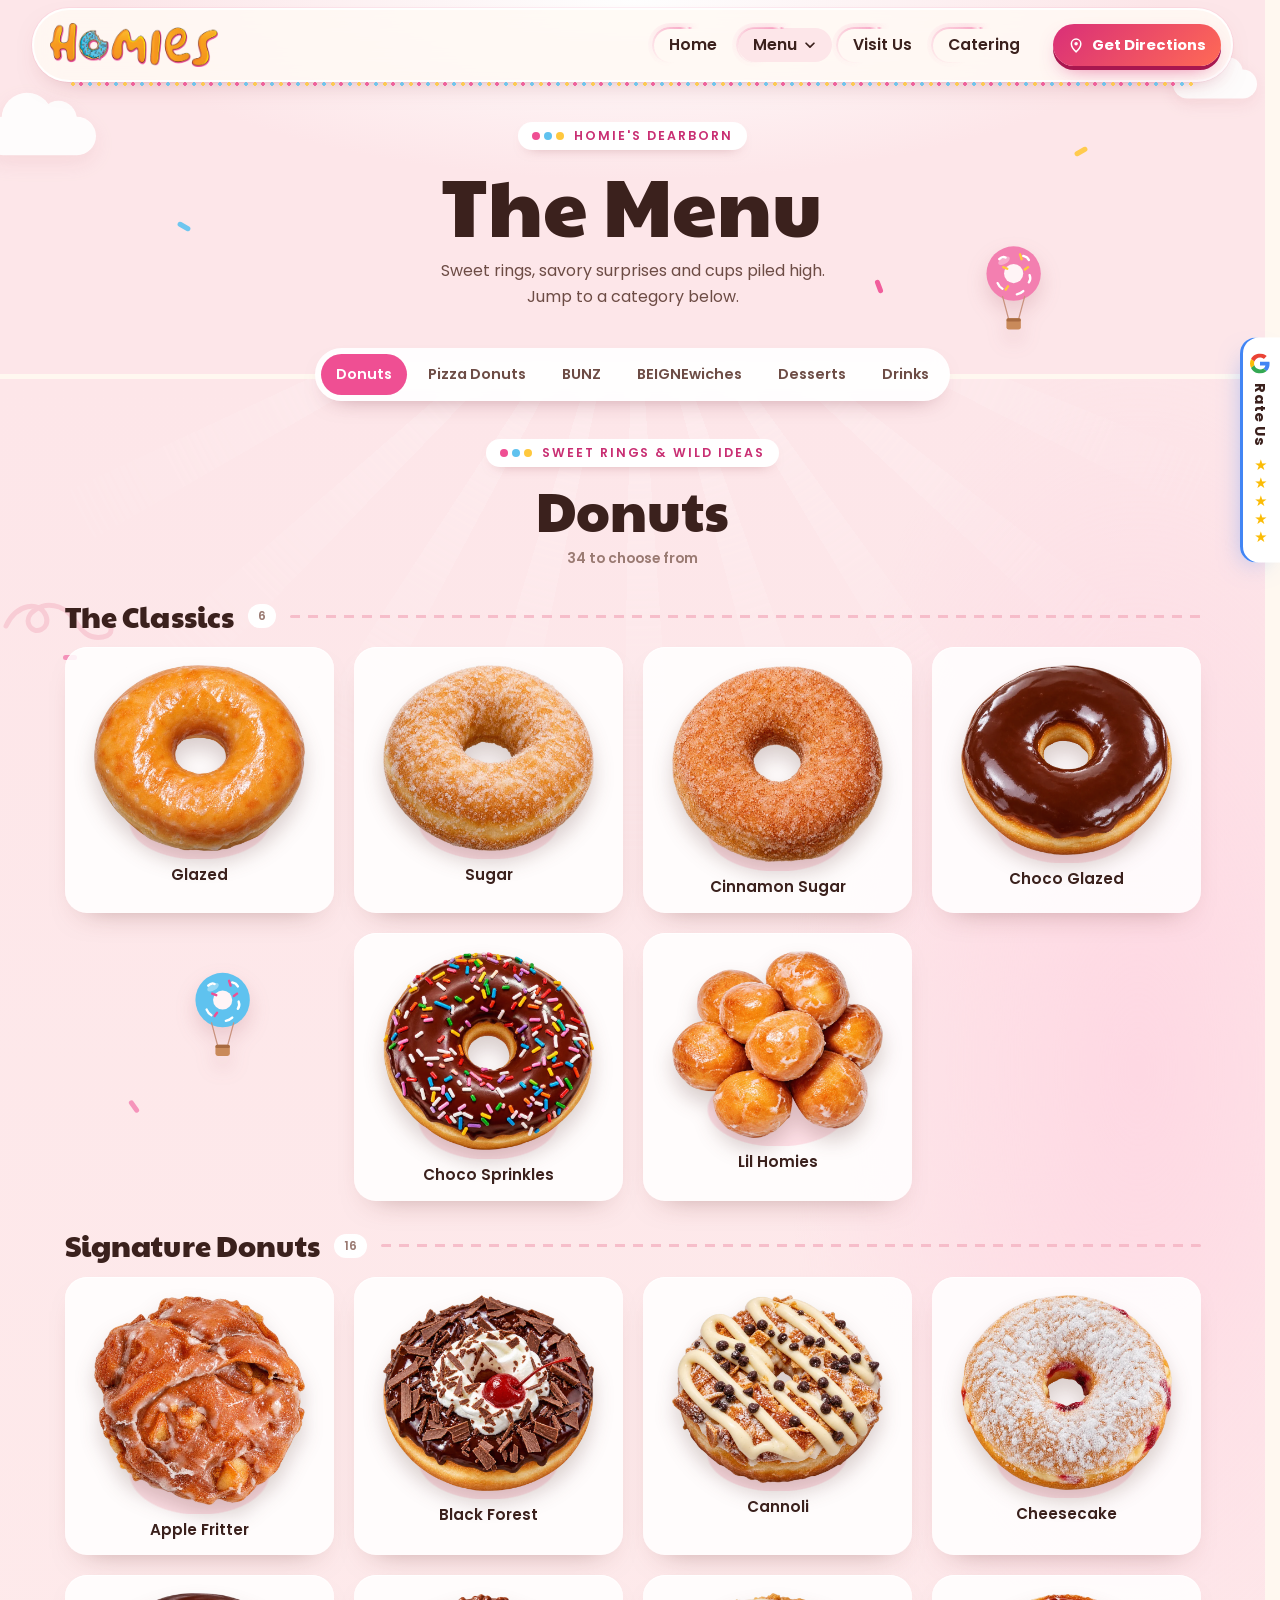
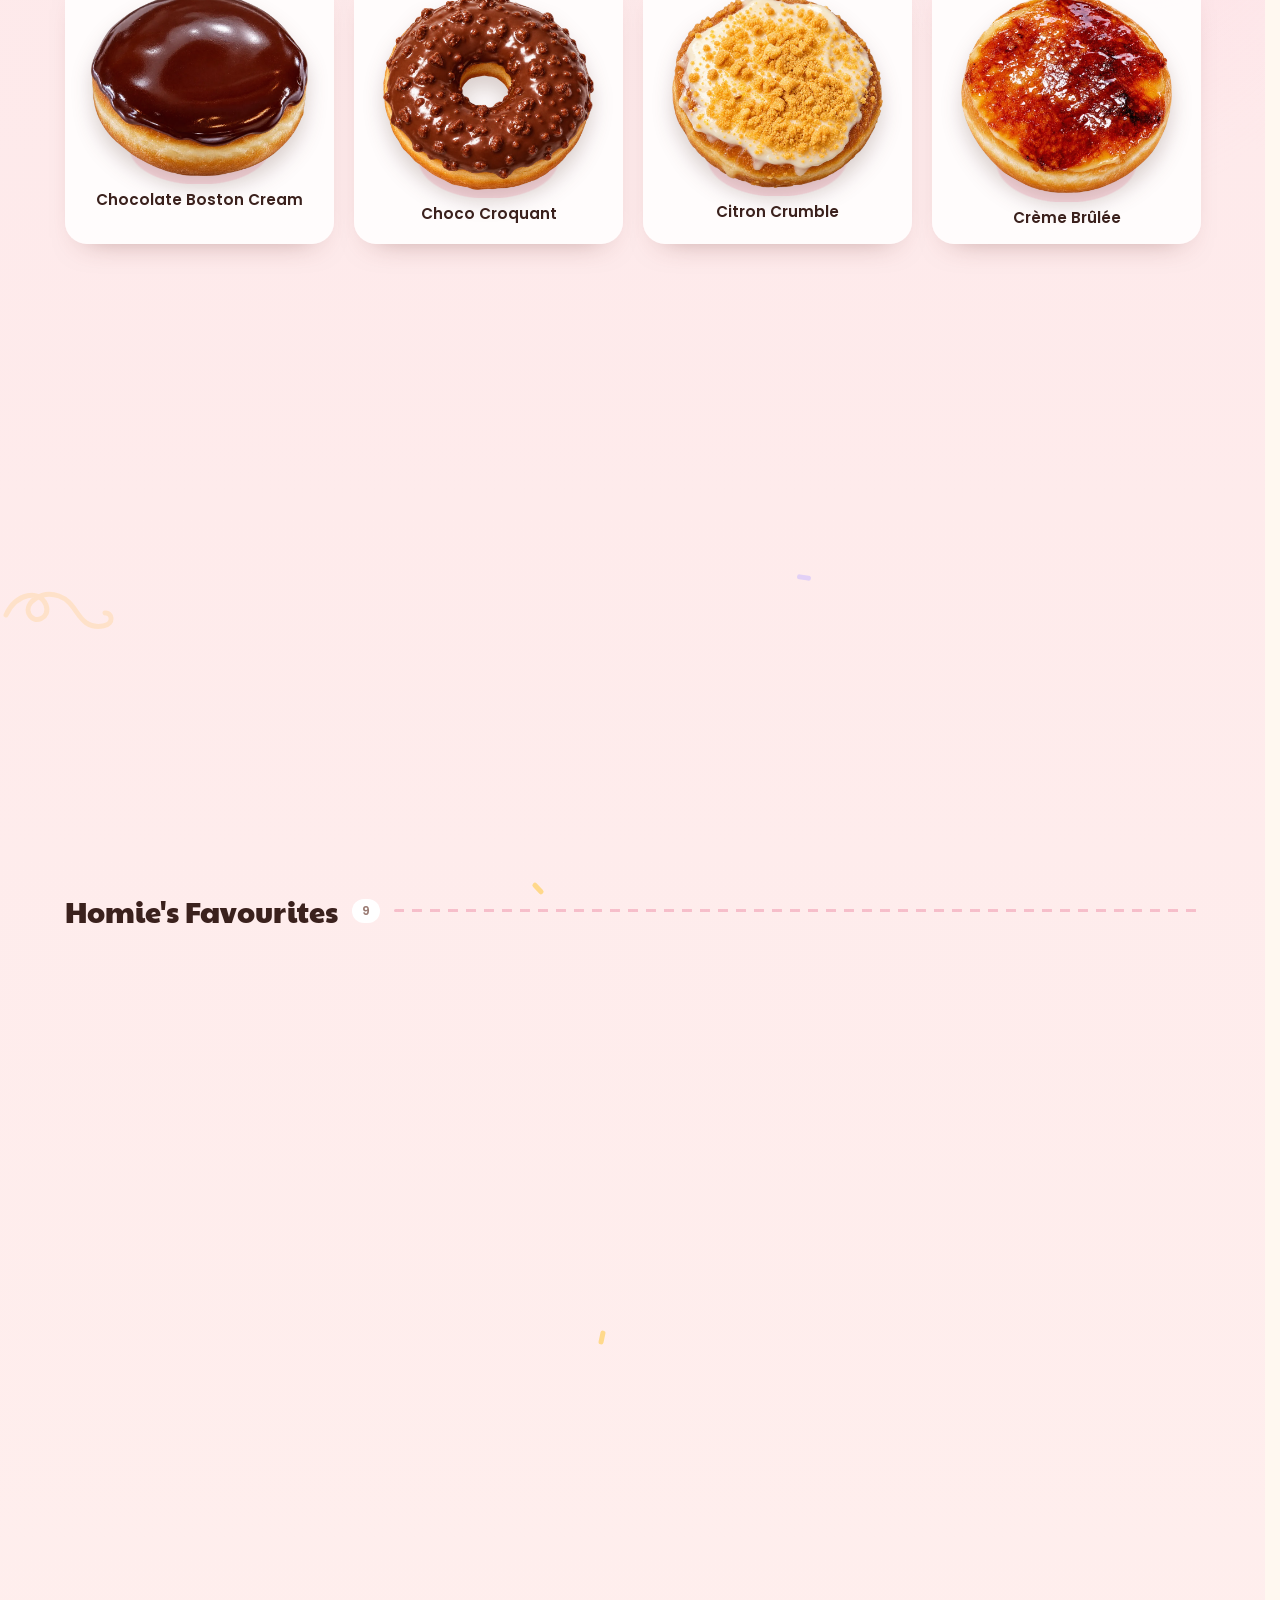
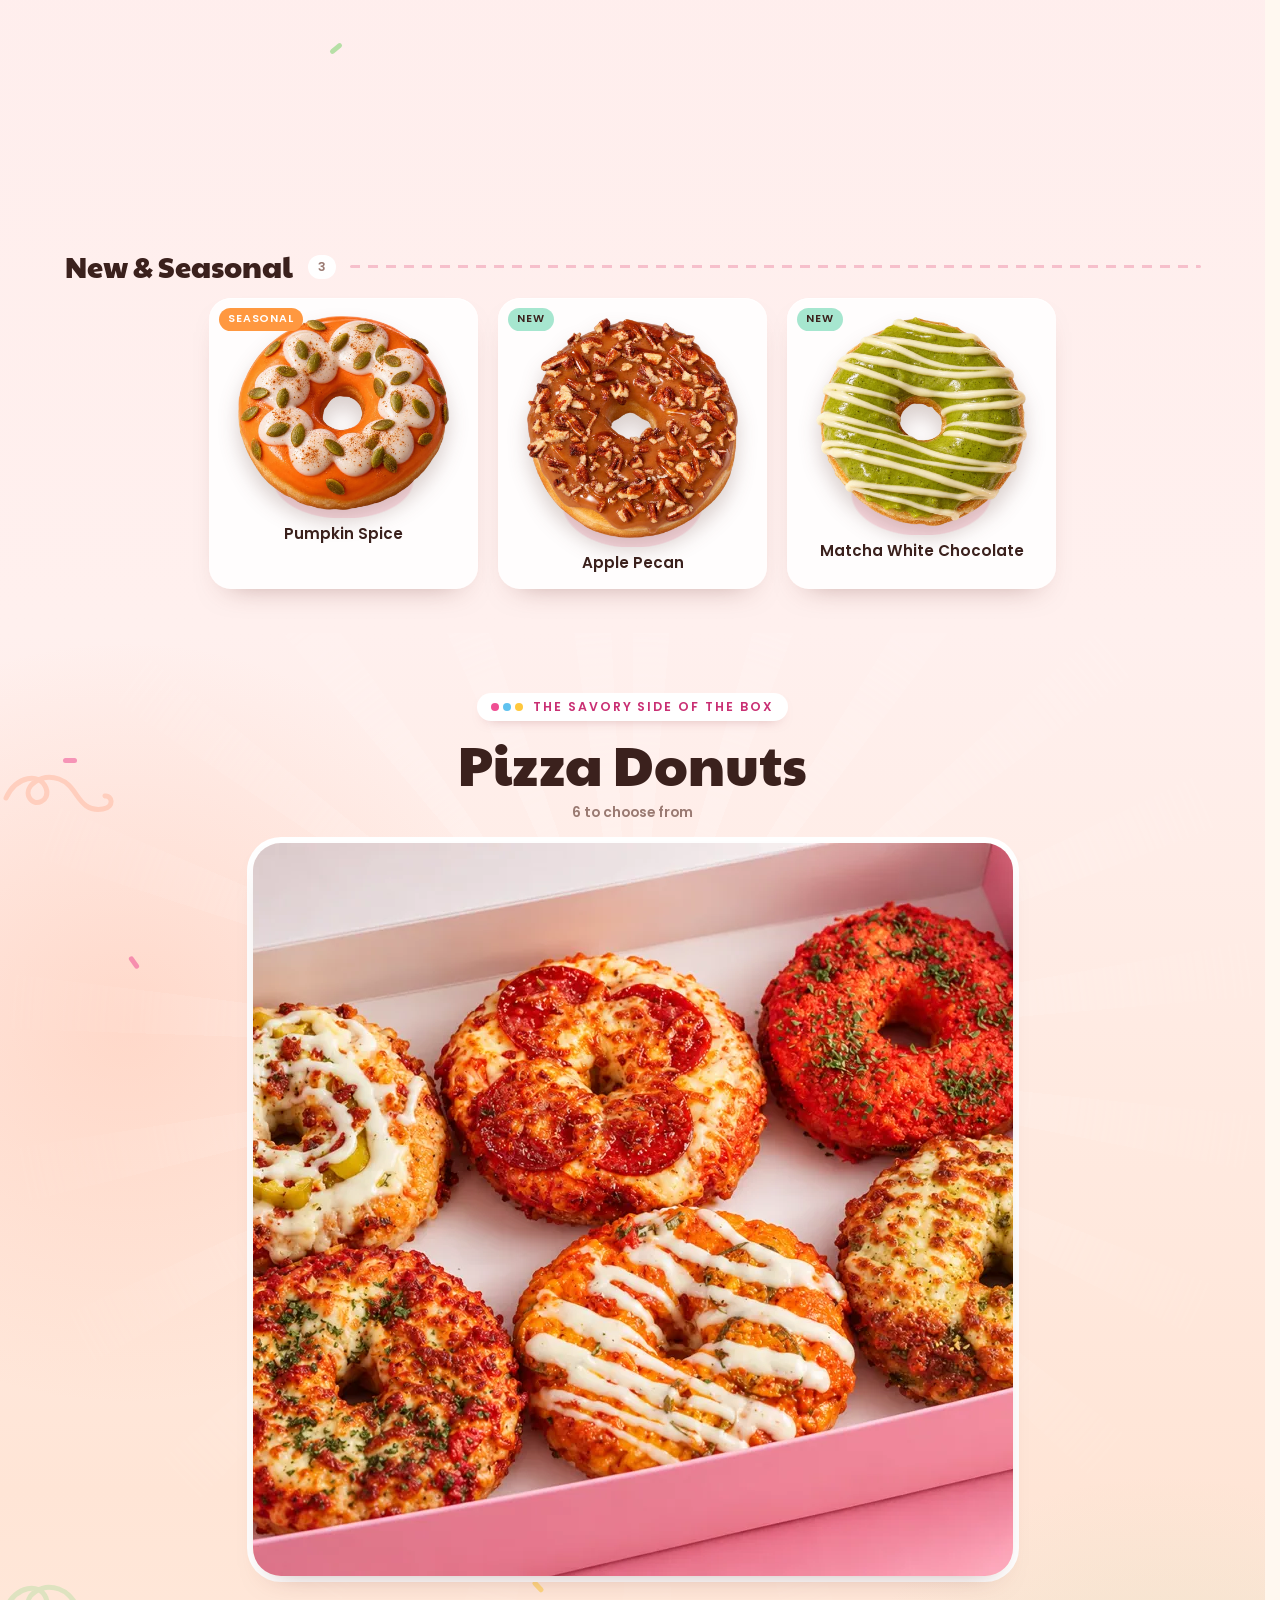
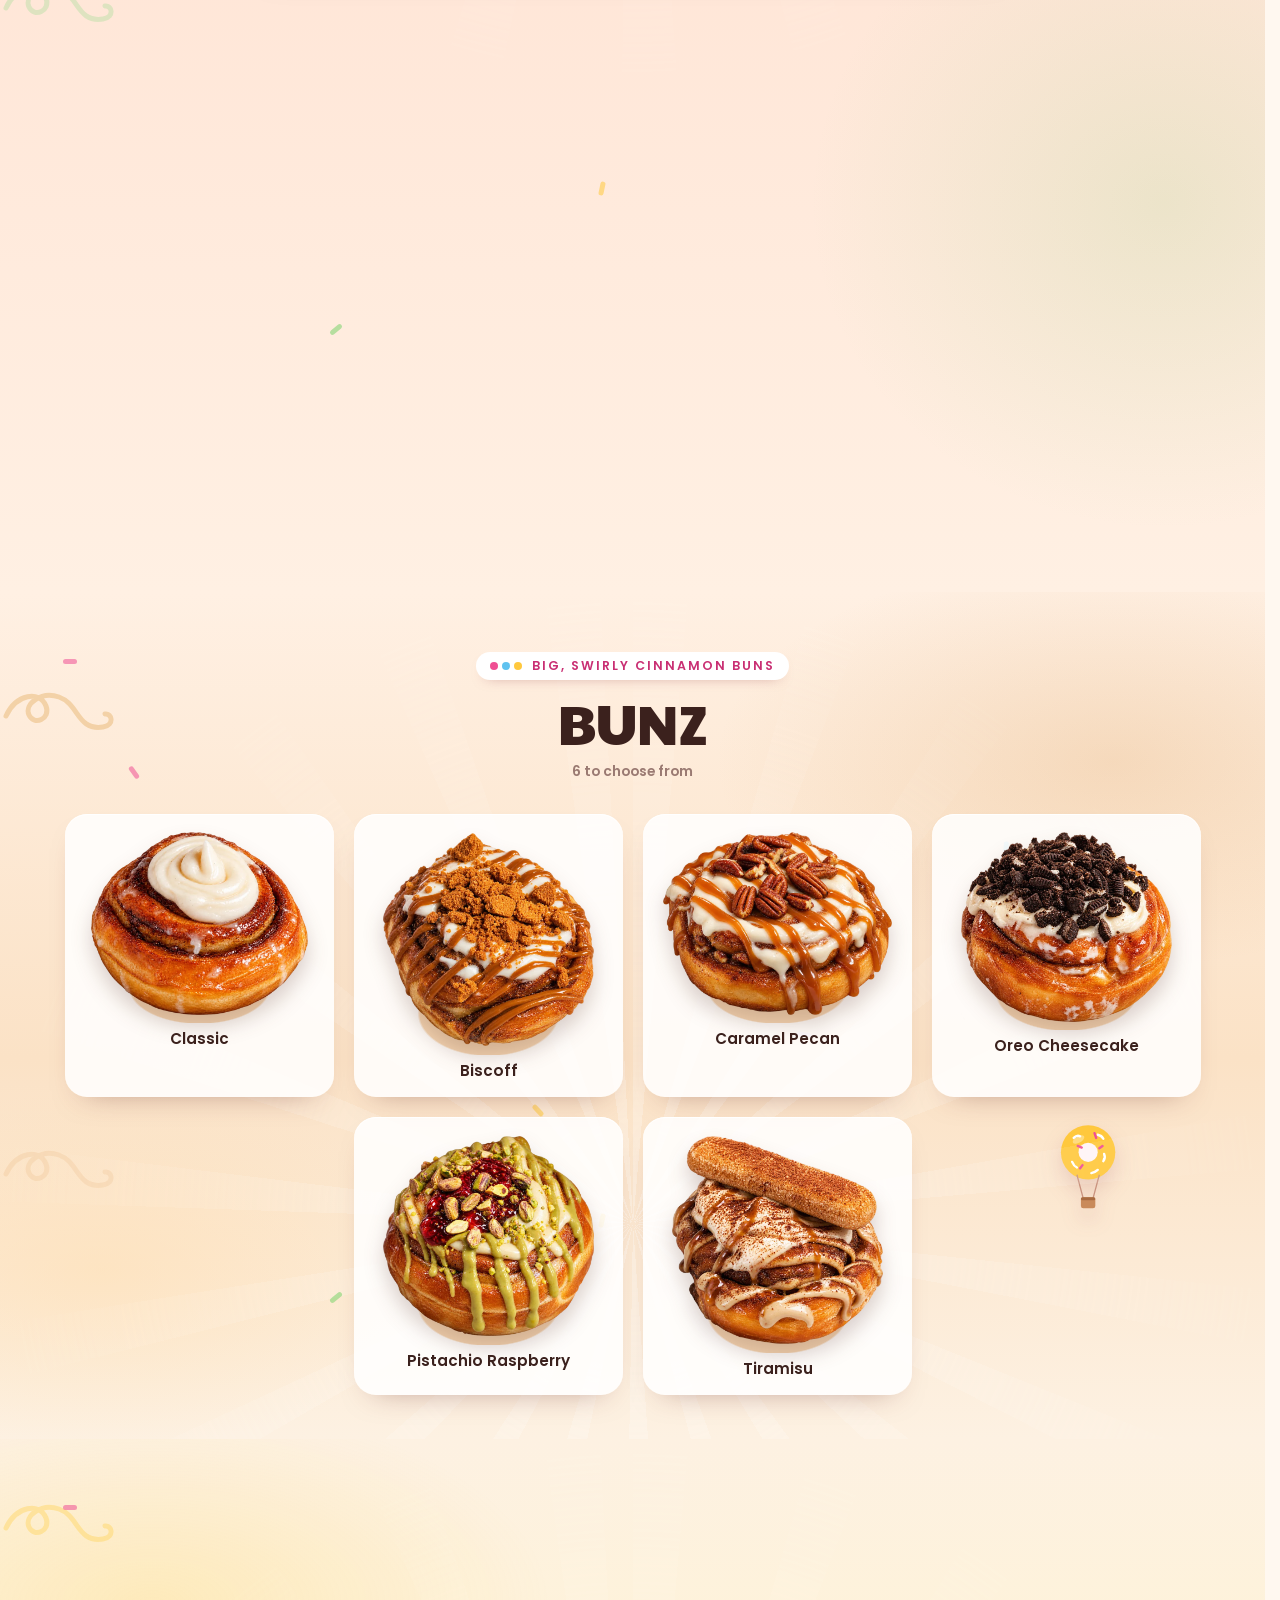
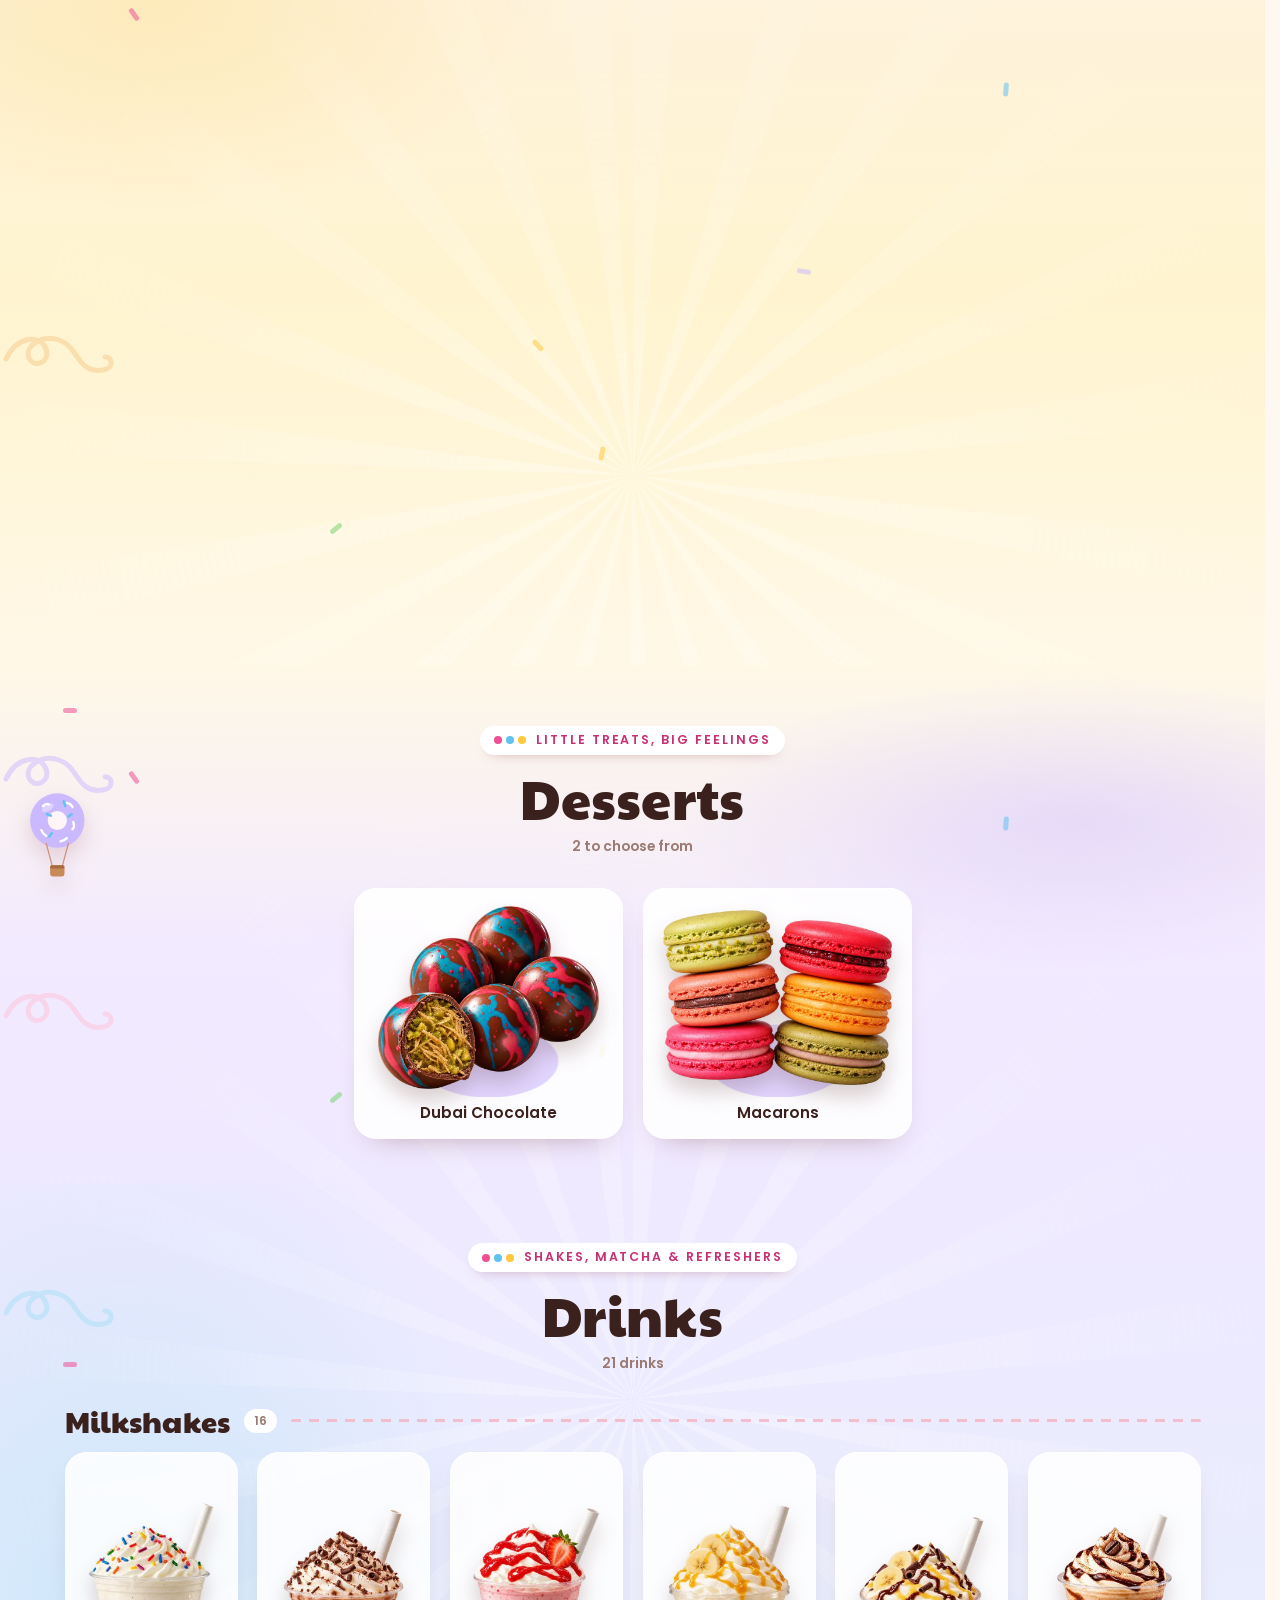
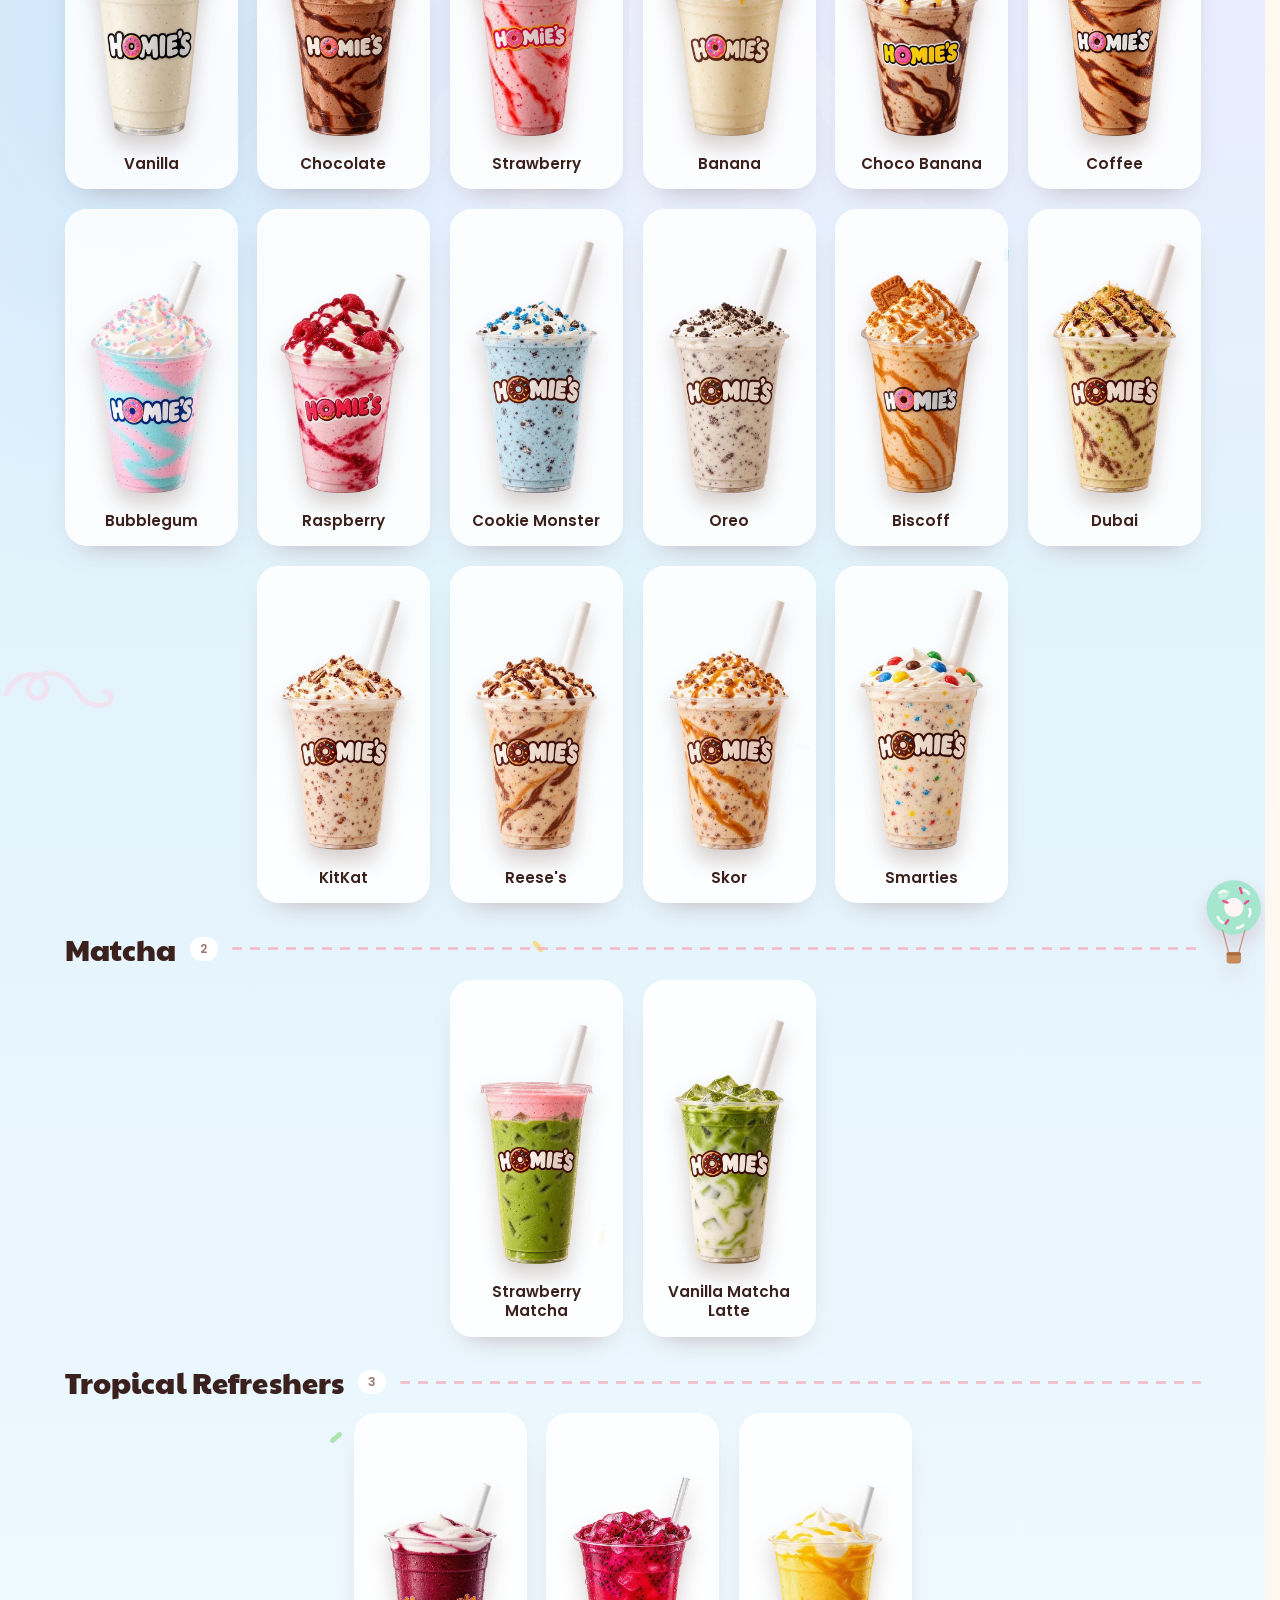
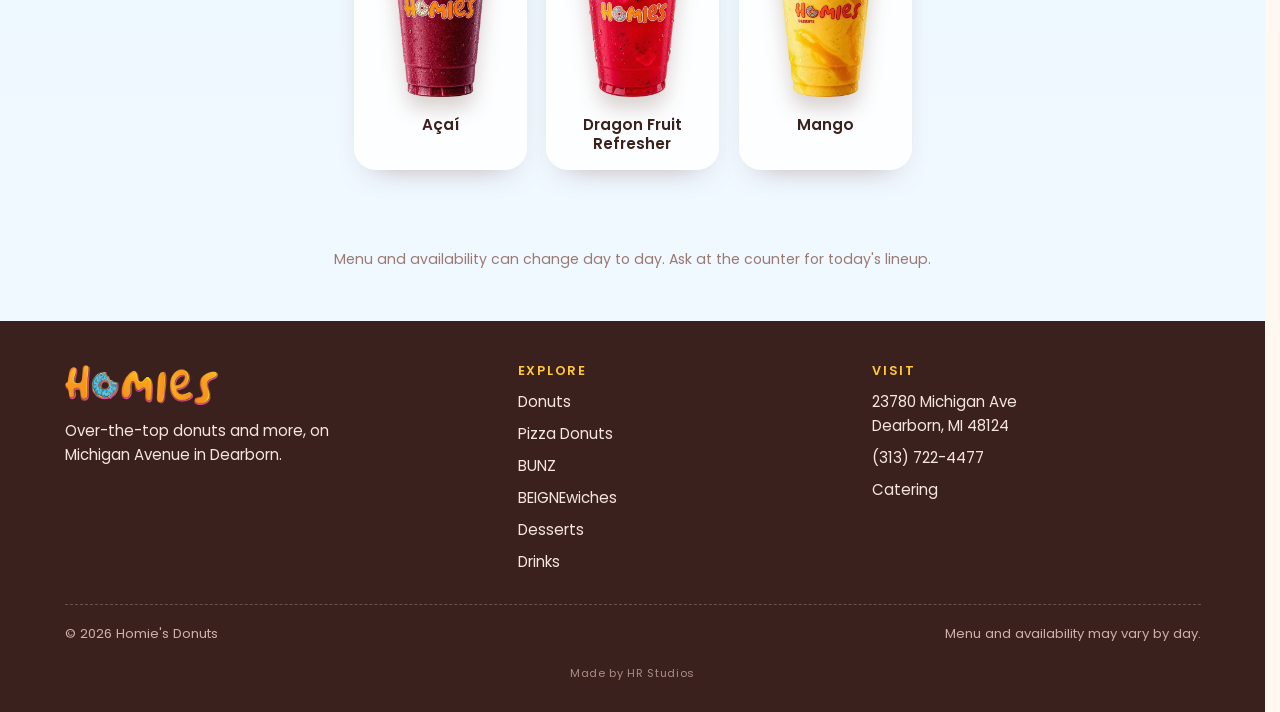
==== menu.html @ 4ebdbebf "Hero: white cartoon mascot, straight run, contact shadow, one lid on load - The mascot is now the co" ====
<!doctype html>
<html lang="en" class="no-js">
<head>
  <meta charset="utf-8">
  <meta name="viewport" content="width=device-width, initial-scale=1, viewport-fit=cover">
  <title>Menu · Homie's Donuts Dearborn</title>
  <meta name="description" content="The Homie's Donuts Dearborn menu: donuts, pizza donuts, BUNZ, BEIGNEwiches, desserts, milkshakes, matcha and tropical refreshers.">
  <meta name="theme-color" content="#fde9ec">
  <link rel="icon" type="image/png" href="img/brand/homies-logo.png">
  <link rel="preconnect" href="https://fonts.googleapis.com">
  <link rel="preconnect" href="https://fonts.gstatic.com" crossorigin>
  <link href="https://fonts.googleapis.com/css2?family=Paytone+One&family=Poppins:wght@400;500;600;700&display=swap" rel="stylesheet">
  <link rel="stylesheet" href="css/styles.css?v=12">
  <script>document.documentElement.classList.remove('no-js');</script>
</head>
<body>
  <a class="skip-link" href="#main">Skip to content</a>

  <!-- ================= Header ================= -->
  <header class="site-header" id="top">
    <div class="bar">
      <a class="brand" href="index.html" aria-label="Homie's Donuts home">
        <img src="img/brand/homies-logo.webp" alt="Homie's" width="800" height="209">
      </a>

      <nav class="primary-nav" aria-label="Main">
        <ul>
          <li><a class="nav-link" href="index.html">Home</a></li>
          <li class="has-mega">
            <button class="nav-link" type="button" aria-expanded="false" aria-controls="mega-menu" data-mega-toggle aria-current="page">
              Menu
              <svg class="chev" viewBox="0 0 16 16" aria-hidden="true"><path d="M3.5 6l4.5 4.5L12.5 6" fill="none" stroke="currentColor" stroke-width="2" stroke-linecap="round" stroke-linejoin="round"/></svg>
            </button>
            <div class="mega" id="mega-menu" data-mega>
              <!-- filled from the category list in main.js; static fallback below -->
              <a class="mega-tile" data-cat="donuts" href="menu.html#donuts"><span class="thumb"><img src="img/donuts/Extra-Favourite-Homers.webp" alt=""></span><span><strong>Donuts</strong><small>Classics, signatures &amp; favourites</small></span></a>
              <a class="mega-tile" data-cat="pizza-donuts" href="menu.html#pizza-donuts"><span class="thumb"><img src="img/pizza/Pepperoni-Cheese-Hot-Honey-Pizza-Donut.webp" alt=""></span><span><strong>Pizza Donuts</strong><small>Savory, cheesy &amp; golden</small></span></a>
              <a class="mega-tile" data-cat="bunz" href="menu.html#bunz"><span class="thumb"><img src="img/bunz/BUNZ-Classic.webp" alt=""></span><span><strong>BUNZ</strong><small>Big, swirly cinnamon buns</small></span></a>
              <a class="mega-tile" data-cat="beignewiches" href="menu.html#beignewiches"><span class="thumb"><img src="img/beignewiches/Savory-Donuts-Fried-Chicken-Pickle-Chipotle-Mayo.webp" alt=""></span><span><strong>BEIGNEwiches</strong><small>Stacked savory sandwiches</small></span></a>
              <a class="mega-tile" data-cat="desserts" href="menu.html#desserts"><span class="thumb"><img src="img/desserts/Desserts-Macarons.webp" alt=""></span><span><strong>Desserts</strong><small>Dubai chocolate &amp; macarons</small></span></a>
              <a class="mega-tile" data-cat="drinks" href="menu.html#drinks"><span class="thumb"><img src="img/drinks/Milkshakes-Strawberry.webp" alt=""></span><span><strong>Drinks</strong><small>Milkshakes, matcha &amp; refreshers</small></span></a>
              <div class="mega-foot"><span>Fresh picks on Michigan Ave, Dearborn</span><a href="menu.html">See the full menu →</a></div>
            </div>
          </li>
          <li><a class="nav-link" href="index.html#visit">Visit Us</a></li>
          <li><a class="nav-link" href="index.html#catering">Catering</a></li>
        </ul>
      </nav>

      <div class="header-actions">
        <a class="btn btn--sm header-cta" href="https://www.google.com/maps/dir/?api=1&amp;destination=23780+Michigan+Ave%2C+Dearborn%2C+MI+48124" target="_blank" rel="noopener" data-primary-cta>
          <svg viewBox="0 0 24 24" aria-hidden="true"><path d="M12 22s7-6.2 7-12a7 7 0 1 0-14 0c0 5.8 7 12 7 12z" fill="none" stroke="currentColor" stroke-width="2.2"/><circle cx="12" cy="10" r="2.6" fill="currentColor"/></svg>
          <span data-primary-cta-label>Get Directions</span>
        </a>
        <a class="icon-btn call-btn" href="tel:+13137224477" aria-label="Call Homie's Dearborn">
          <svg viewBox="0 0 24 24" aria-hidden="true"><path d="M6.6 3.5l2.6.4 1.3 4-1.9 1.4a12 12 0 0 0 6.1 6.1l1.4-1.9 4 1.3.4 2.6c.1 1-.7 1.9-1.7 1.9A16.8 16.8 0 0 1 4.7 5.2c0-1 .9-1.8 1.9-1.7z" fill="none" stroke="currentColor" stroke-width="2" stroke-linejoin="round"/></svg>
        </a>
        <button class="icon-btn burger" type="button" aria-expanded="false" aria-controls="drawer" aria-label="Open menu" data-drawer-toggle>
          <span class="b-lines" aria-hidden="true"><span></span><span></span><span></span></span>
        </button>
      </div>
    </div>
  </header>

  <!-- Mobile drawer -->
  <div class="drawer" id="drawer" role="dialog" aria-modal="true" aria-label="Site menu" data-drawer>
    <div class="drawer-top">
      <img src="img/brand/homies-logo.webp" alt="Homie's">
      <button class="icon-btn" type="button" aria-label="Close menu" data-drawer-close>
        <svg viewBox="0 0 24 24" aria-hidden="true"><path d="M6 6l12 12M18 6L6 18" stroke="currentColor" stroke-width="2.4" stroke-linecap="round"/></svg>
      </button>
    </div>
    <nav aria-label="Mobile">
      <ul>
        <li><a class="drawer-link" href="index.html">Home <span aria-hidden="true">→</span></a></li>
      </ul>
      <p class="drawer-sub-title" id="drawer-menu-title">Menu</p>
      <ul class="drawer-cats" aria-labelledby="drawer-menu-title">
        <li><a data-cat="donuts" href="menu.html#donuts"><img src="img/donuts/Extra-Favourite-Homers.webp" alt="">Donuts</a></li>
        <li><a data-cat="pizza-donuts" href="menu.html#pizza-donuts"><img src="img/pizza/Pepperoni-Cheese-Hot-Honey-Pizza-Donut.webp" alt="">Pizza Donuts</a></li>
        <li><a data-cat="bunz" href="menu.html#bunz"><img src="img/bunz/BUNZ-Classic.webp" alt="">BUNZ</a></li>
        <li><a data-cat="beignewiches" href="menu.html#beignewiches"><img src="img/beignewiches/Savory-Donuts-Fried-Chicken-Pickle-Chipotle-Mayo.webp" alt="">BEIGNEwiches</a></li>
        <li><a data-cat="desserts" href="menu.html#desserts"><img src="img/desserts/Desserts-Macarons.webp" alt="">Desserts</a></li>
        <li><a data-cat="drinks" href="menu.html#drinks"><img src="img/drinks/Milkshakes-Strawberry.webp" alt="">Drinks</a></li>
      </ul>
      <ul>
        <li><a class="drawer-link" href="index.html#visit">Visit Us <span aria-hidden="true">→</span></a></li>
        <li><a class="drawer-link" href="index.html#catering">Catering <span aria-hidden="true">→</span></a></li>
      </ul>
    </nav>
    <div class="drawer-actions">
      <a class="btn btn--cream" href="tel:+13137224477">Call us</a>
      <a class="btn btn--cream" style="grid-column:1/-1" href="https://search.google.com/local/writereview?placeid=ChIJ_73tSwBLO4gRcI0Y92rwg_Q" target="_blank" rel="noopener">★ Rate us on Google</a>
      <a class="btn" href="https://www.google.com/maps/dir/?api=1&amp;destination=23780+Michigan+Ave%2C+Dearborn%2C+MI+48124" target="_blank" rel="noopener" data-primary-cta><span data-primary-cta-label>Directions</span></a>
    </div>
    <p class="drawer-address">23780 Michigan Ave, Dearborn, MI 48124</p>
  </div>

  <a class="rate-tab" href="https://search.google.com/local/writereview?placeid=ChIJ_73tSwBLO4gRcI0Y92rwg_Q" target="_blank" rel="noopener" aria-label="Rate Homie's Donuts on Google"><svg class="g-logo" viewBox="0 0 48 48" aria-hidden="true"><path fill="#EA4335" d="M24 9.5c3.54 0 6.71 1.22 9.21 3.6l6.85-6.85C35.9 2.38 30.47 0 24 0 14.62 0 6.51 5.38 2.56 13.22l7.98 6.19C12.43 13.72 17.74 9.5 24 9.5z"/><path fill="#4285F4" d="M46.98 24.55c0-1.57-.15-3.09-.38-4.55H24v9.02h12.94c-.58 2.96-2.26 5.48-4.78 7.18l7.73 6c4.51-4.18 7.09-10.36 7.09-17.65z"/><path fill="#FBBC05" d="M10.53 28.59c-.48-1.45-.76-2.99-.76-4.59s.27-3.14.76-4.59l-7.98-6.19C.92 16.46 0 20.12 0 24c0 3.88.92 7.54 2.56 10.78l7.97-6.19z"/><path fill="#34A853" d="M24 48c6.48 0 11.93-2.13 15.89-5.81l-7.73-6c-2.15 1.45-4.92 2.3-8.16 2.3-6.26 0-11.57-4.22-13.47-9.91l-7.98 6.19C6.51 42.62 14.62 48 24 48z"/></svg><span>Rate Us</span><span class="rt-stars" aria-hidden="true">★★★★★</span></a>

  <main id="main">
    <section class="menu-hero" aria-labelledby="menu-title" data-balloons="88,22">
      <div class="deco" aria-hidden="true" style="inset:0">
        <span class="cloud" style="top:30%;left:-30px;transform:scale(.8)"></span>
        <span class="cloud" style="top:16%;right:-20px;transform:scale(.6)"></span>
        <span class="sprinkle" style="top:60%;left:14%;--c:var(--sky);--r:30deg"></span>
        <span class="sprinkle" style="top:40%;right:14%;--c:var(--lemon);--r:-30deg;--d:-2s"></span>
        <span class="sprinkle" style="top:76%;right:30%;--c:var(--pink);--r:70deg;--d:-4s"></span>
      </div>
      <div class="wrap">
        <span class="eyebrow">Homie's Dearborn</span>
        <h1 id="menu-title">The Menu</h1>
        <p>Sweet rings, savory surprises and cups piled high. Jump to a category below.</p>
      </div>
    </section>

    <nav class="cat-bar" aria-label="Menu categories">
      <ul>
        <li><a href="#donuts">Donuts</a></li>
        <li><a href="#pizza-donuts">Pizza Donuts</a></li>
        <li><a href="#bunz">BUNZ</a></li>
        <li><a href="#beignewiches">BEIGNEwiches</a></li>
        <li><a href="#desserts">Desserts</a></li>
        <li><a href="#drinks">Drinks</a></li>
      </ul>
    </nav>

    <div data-menu></div>
    <noscript><p class="menu-note">Turn on JavaScript to see menu photos, or call (313) 722-4477.</p></noscript>
    <p class="menu-note">Menu and availability can change day to day. Ask at the counter for today's lineup.</p>
  </main>

  <!-- ================= Footer ================= -->
  <footer class="site-footer">
    <div class="wrap">
      <div class="foot-grid">
        <div>
          <img src="img/brand/homies-logo.webp" alt="Homie's">
          <p style="margin-top:14px;max-width:34ch">Over-the-top donuts and more, on Michigan Avenue in Dearborn.</p>
        </div>
        <div>
          <h4>Explore</h4>
          <ul>
            <li><a href="menu.html#donuts">Donuts</a></li>
            <li><a href="menu.html#pizza-donuts">Pizza Donuts</a></li>
            <li><a href="menu.html#bunz">BUNZ</a></li>
            <li><a href="menu.html#beignewiches">BEIGNEwiches</a></li>
            <li><a href="menu.html#desserts">Desserts</a></li>
            <li><a href="menu.html#drinks">Drinks</a></li>
          </ul>
        </div>
        <div>
          <h4>Visit</h4>
          <ul>
            <li>23780 Michigan Ave<br>Dearborn, MI 48124</li>
            <li><a href="tel:+13137224477">(313) 722-4477</a></li>
            <li><a href="index.html#catering">Catering</a></li>
          </ul>
        </div>
      </div>
      <div class="foot-note"><span>© 2026 Homie's Donuts</span><span>Menu and availability may vary by day.</span></div>
      <p class="hrs-credit"><a href="https://hr-studios-web.vercel.app/" target="_blank" rel="noopener">Made by HR Studios</a></p>
    </div>
  </footer>

  <script src="js/menu-data.js?v=9"></script>
  <script src="js/main.js?v=9"></script>
  <script src="js/hero-box.js?v=13"></script>
  <script src="js/product-view.js?v=9"></script>
  <script src="js/box-overlay.js?v=9"></script>
  <script src="js/effects.js?v=9"></script>
  <script type="importmap">{ "imports": { "three": "https://cdn.jsdelivr.net/npm/three@0.160.0/build/three.module.min.js", "three/addons/": "https://cdn.jsdelivr.net/npm/three@0.160.0/examples/jsm/" } }</script>
  <script type="module" src="js/hero-scene.js?v=3"></script>
</body>
</html>
---- css/styles.css ----
/* ==========================================================================
   Homie's Donuts — Dearborn
   Phone-first. Soft blush + warm cream base, candy accents.
   Paytone One (headings) · Poppins (body/UI) · Simpsonfont (rare accents)
   ========================================================================== */

/* Simpsonfont by Sharkshock (Dennis Ludlow). This is the DEMO file: free for personal use only.
   A commercial licence is needed before the site goes public (see fonts/Simpsonfont-readme.txt).
   Swap in the licensed file here when you have it. */
@font-face {
  font-family: "Simpsonfont";
  src: url("../fonts/Simpsonfont-DEMO.otf") format("opentype");
  font-display: swap;
}

:root {
  --cream: #fff8f0;
  --cream-2: #fcefe2;
  --cream-3: #f7e2cf;
  --blush: #fde6e9;
  --blush-2: #f9cfd7;
  --blush-3: #f4b3c2;
  --pink: #ef4f93;
  --pink-deep: #c92f73;
  --sky: #5fc2ef;
  --sky-soft: #dcf1fb;
  --lemon: #ffc83d;
  --tangerine: #ff9840;
  --mint: #a6e6cf;
  --mint-soft: #e2f7ee;
  --lilac: #cbb9ff;
  --lilac-soft: #eee7ff;
  --tomato: #e8553d;
  --basil: #4f9a5a;
  --cocoa: #3b211d;
  --cocoa-2: #6d4c45;
  --cocoa-3: #9a7a72;
  --white: #ffffff;

  --font-head: "Paytone One", "Poppins", system-ui, sans-serif;
  --font-body: "Poppins", system-ui, -apple-system, "Segoe UI", sans-serif;
  --font-fun: "Simpsonfont", "Paytone One", system-ui, sans-serif;

  --r-sm: 14px;
  --r-md: 22px;
  --r-lg: 32px;
  --shadow-soft: 0 18px 40px -24px rgba(110, 50, 45, 0.45);
  --shadow-card: 0 1px 0 rgba(255, 255, 255, 0.9) inset, 0 14px 30px -20px rgba(110, 50, 45, 0.5);
  --ease-bounce: cubic-bezier(0.34, 1.56, 0.64, 1);
  --gutter: 16px;
  --maxw: 1200px;
  --header-h: 68px;
}

@media (min-width: 768px) {
  :root { --gutter: 32px; --header-h: 82px; }
}

*, *::before, *::after { box-sizing: border-box; }
html { scroll-behavior: smooth; scroll-padding-top: calc(var(--header-h) + 16px); -webkit-text-size-adjust: 100%; }
body {
  margin: 0;
  font-family: var(--font-body);
  font-size: 1rem;
  line-height: 1.6;
  color: var(--cocoa);
  background: var(--cream);
  overflow-x: hidden;
}
html, body { overflow-x: clip; }
main { overflow-x: clip; }
img { max-width: 100%; display: block; }
[hidden] { display: none !important; }
a { color: inherit; }
h1, h2, h3, h4 { font-family: var(--font-head); font-weight: 400; line-height: 1.05; margin: 0; letter-spacing: 0.005em; }
p { margin: 0; }
.wrap { width: 100%; max-width: var(--maxw); margin: 0 auto; padding: 0 var(--gutter); }
.sr-only { position: absolute; width: 1px; height: 1px; padding: 0; margin: -1px; overflow: hidden; clip: rect(0 0 0 0); white-space: nowrap; border: 0; }
.skip-link { position: absolute; left: 12px; top: -60px; z-index: 200; background: var(--cocoa); color: var(--cream); padding: 10px 16px; border-radius: 12px; text-decoration: none; font-weight: 600; }
.skip-link:focus { top: 12px; }
:focus-visible { outline: 3px solid var(--sky); outline-offset: 3px; border-radius: 10px; }

/* ---------- Buttons ---------- */
.btn {
  --bg: var(--pink);
  --fg: var(--white);
  --edge: var(--pink-deep);
  display: inline-flex; align-items: center; justify-content: center; gap: 0.5em;
  min-height: 48px; padding: 0.7em 1.35em;
  font: 600 1rem/1 var(--font-body);
  color: var(--fg); background: var(--bg);
  border: 0; border-radius: 999px; text-decoration: none; cursor: pointer;
  box-shadow: 0 4px 0 var(--edge), 0 12px 22px -12px var(--edge);
  transition: transform 0.2s var(--ease-bounce), box-shadow 0.2s ease;
  white-space: nowrap;
}
.btn:hover { transform: translateY(-2px); box-shadow: 0 6px 0 var(--edge), 0 16px 26px -12px var(--edge); }
.btn:active { transform: translateY(3px); box-shadow: 0 1px 0 var(--edge), 0 6px 12px -8px var(--edge); }
.btn svg { width: 1.1em; height: 1.1em; flex: none; }
.btn--cream { --bg: var(--white); --fg: var(--cocoa); --edge: var(--blush-3); }
.btn--sky { --bg: var(--sky); --fg: #08324a; --edge: #3b9bc8; }
.btn--lemon { --bg: var(--lemon); --fg: var(--cocoa); --edge: #e0a417; }
.btn--sm { min-height: 42px; padding: 0.55em 1.05em; font-size: 0.92rem; }

/* ==========================================================================
   Header
   ========================================================================== */
.site-header {
  position: sticky; top: 0; z-index: 100;
  padding: 8px var(--gutter) 0;
  transition: padding 0.3s ease;
}
.site-header .bar {
  max-width: var(--maxw); margin: 0 auto;
  height: calc(var(--header-h) - 8px);
  display: flex; align-items: center; gap: 12px;
  padding: 0 10px 0 16px;
  background: rgba(255, 250, 244, 0.86);
  -webkit-backdrop-filter: saturate(1.4) blur(14px);
  backdrop-filter: saturate(1.4) blur(14px);
  border: 2px solid rgba(255, 255, 255, 0.9);
  border-radius: 999px;
  box-shadow: 0 10px 30px -18px rgba(150, 60, 70, 0.55), 0 0 0 1px rgba(239, 79, 147, 0.08);
  position: relative;
}
/* little sprinkle trim that sits under the header pill */
.site-header .bar::after {
  content: ""; position: absolute; left: 34px; right: 34px; bottom: -7px; height: 6px;
  background:
    radial-gradient(circle, var(--pink) 1.6px, transparent 2px) 0 50% / 26px 6px repeat-x,
    radial-gradient(circle, var(--sky) 1.6px, transparent 2px) 9px 50% / 26px 6px repeat-x,
    radial-gradient(circle, var(--lemon) 1.6px, transparent 2px) 18px 50% / 26px 6px repeat-x;
  opacity: 0.85; pointer-events: none;
}
.brand { display: flex; align-items: center; flex: none; text-decoration: none; }
.brand img { height: 34px; width: auto; transition: transform 0.35s var(--ease-bounce); }
.brand:hover img { transform: rotate(-3deg) scale(1.04); }
@media (min-width: 768px) { .brand img { height: 44px; } }

.primary-nav { display: none; margin-left: auto; }
.primary-nav > ul { display: flex; align-items: center; gap: 4px; list-style: none; margin: 0; padding: 0; }
.nav-link {
  display: inline-flex; align-items: center; gap: 6px;
  padding: 10px 16px; border-radius: 999px;
  font: 600 0.98rem/1 var(--font-body); color: var(--cocoa);
  text-decoration: none; background: none; border: 0; cursor: pointer;
  transition: background 0.2s ease, color 0.2s ease;
}
.nav-link:hover, .nav-link[aria-expanded="true"] { background: var(--blush); color: var(--pink-deep); }
.nav-link[aria-current="page"] { background: var(--blush); }
.nav-link .chev { width: 14px; height: 14px; transition: transform 0.25s ease; }
.nav-link[aria-expanded="true"] .chev { transform: rotate(180deg); }
.header-cta { display: none; }
.header-actions { margin-left: auto; display: flex; align-items: center; gap: 8px; }
.icon-btn {
  width: 46px; height: 46px; border-radius: 50%; border: 0; cursor: pointer;
  display: inline-grid; place-items: center;
  background: var(--blush); color: var(--pink-deep); text-decoration: none;
  transition: transform 0.2s var(--ease-bounce), background 0.2s;
}
.icon-btn:hover { transform: scale(1.06); background: var(--blush-2); }
.icon-btn svg { width: 22px; height: 22px; }
.burger { background: var(--pink); color: var(--white); }
.burger:hover { background: var(--pink-deep); }
.burger .b-lines { position: relative; width: 20px; height: 14px; }
.burger .b-lines span { position: absolute; left: 0; width: 100%; height: 2.5px; border-radius: 2px; background: currentColor; transition: transform 0.3s ease, opacity 0.2s ease, top 0.3s ease; }
.burger .b-lines span:nth-child(1) { top: 0; }
.burger .b-lines span:nth-child(2) { top: 6px; }
.burger .b-lines span:nth-child(3) { top: 12px; }
.burger[aria-expanded="true"] .b-lines span:nth-child(1) { top: 6px; transform: rotate(45deg); }
.burger[aria-expanded="true"] .b-lines span:nth-child(2) { opacity: 0; }
.burger[aria-expanded="true"] .b-lines span:nth-child(3) { top: 6px; transform: rotate(-45deg); }

@media (min-width: 1000px) {
  .primary-nav { display: block; }
  .header-actions { margin-left: 8px; }
  .header-actions .burger, .header-actions .call-btn { display: none; }
  .header-cta { display: inline-flex; }
}

/* ---------- Mega menu (desktop) ---------- */
.has-mega { position: static; }
.mega {
  position: absolute; left: 50%; top: calc(100% + 14px);
  width: min(980px, calc(100vw - 2 * var(--gutter)));
  transform: translateX(-50%);
  background: var(--white);
  border-radius: var(--r-lg);
  padding: 22px;
  box-shadow: 0 30px 60px -30px rgba(120, 40, 60, 0.5), 0 0 0 1px rgba(239, 79, 147, 0.08);
  display: grid; grid-template-columns: repeat(3, 1fr); gap: 12px;
  opacity: 0; visibility: hidden; translate: 0 -8px;
  transition: opacity 0.22s ease, translate 0.3s var(--ease-bounce), visibility 0s linear 0.22s;
}
.mega.is-open { opacity: 1; visibility: visible; translate: 0 0; transition-delay: 0s; }
.mega::before { /* hover bridge between button and panel */
  content: ""; position: absolute; left: 0; right: 0; top: -18px; height: 18px;
}
.mega-tile {
  display: flex; align-items: center; gap: 14px;
  padding: 12px; border-radius: var(--r-md);
  text-decoration: none; color: var(--cocoa);
  background: var(--tile, var(--cream));
  transition: transform 0.25s var(--ease-bounce), box-shadow 0.25s ease;
}
.mega-tile:hover, .mega-tile:focus-visible { transform: translateY(-3px) rotate(-0.6deg); box-shadow: 0 14px 24px -16px rgba(120, 40, 60, 0.5); }
.mega-tile .thumb {
  width: 76px; height: 76px; flex: none; border-radius: 50%;
  background: radial-gradient(circle at 50% 40%, #fff 0 45%, var(--tile-2, var(--blush)) 46%);
  display: grid; place-items: center;
}
.mega-tile .thumb img { width: 84%; height: 84%; object-fit: contain; filter: drop-shadow(0 6px 6px rgba(80, 40, 30, 0.2)); transition: transform 0.35s var(--ease-bounce); }
.mega-tile:hover .thumb img { transform: scale(1.1) rotate(-6deg); }
.mega-tile strong { display: block; font: 400 1.18rem/1.1 var(--font-head); }
.mega-tile small { display: block; font-size: 0.84rem; color: var(--cocoa-2); margin-top: 3px; line-height: 1.35; }
.mega-foot { grid-column: 1 / -1; display: flex; justify-content: space-between; align-items: center; gap: 12px; padding: 6px 6px 0; font-size: 0.9rem; color: var(--cocoa-2); }
.mega-foot a { font-weight: 600; color: var(--pink-deep); text-decoration: none; }
.mega-foot a:hover { text-decoration: underline; }

/* category tile colours (shared by mega menu, drawer, previews) */
[data-cat="donuts"] { --tile: var(--blush); --tile-2: var(--blush-2); }
[data-cat="pizza-donuts"] { --tile: #fff0e0; --tile-2: #ffd7b8; }
[data-cat="bunz"] { --tile: #fdebd6; --tile-2: #f4cfa5; }
[data-cat="beignewiches"] { --tile: #fff5d3; --tile-2: #ffe28a; }
[data-cat="desserts"] { --tile: var(--lilac-soft); --tile-2: var(--lilac); }
[data-cat="drinks"] { --tile: var(--sky-soft); --tile-2: #a9dff6; }

/* ---------- Mobile drawer ---------- */
.drawer {
  position: fixed; inset: 0; z-index: 150;
  display: flex; flex-direction: column;
  background: var(--cream);
  background-image:
    radial-gradient(circle at 100% 0%, var(--blush-2) 0 22%, transparent 45%),
    radial-gradient(circle at 0% 100%, var(--sky-soft) 0 18%, transparent 40%);
  padding: 12px var(--gutter) calc(20px + env(safe-area-inset-bottom));
  overflow-y: auto; overscroll-behavior: contain;
  opacity: 0; visibility: hidden; transform: translateY(-12px);
  transition: opacity 0.25s ease, transform 0.35s var(--ease-bounce), visibility 0s linear 0.25s;
}
.drawer.is-open { opacity: 1; visibility: visible; transform: none; transition-delay: 0s; }
.drawer-top { display: flex; align-items: center; justify-content: space-between; height: 56px; margin-bottom: 8px; }
.drawer-top img { height: 34px; width: auto; }
.drawer nav > ul { list-style: none; margin: 0; padding: 0; display: grid; gap: 4px; }
.drawer-link {
  display: flex; align-items: center; justify-content: space-between;
  padding: 14px 6px; font: 400 1.6rem/1.1 var(--font-head); color: var(--cocoa); text-decoration: none;
  border-bottom: 2px dashed var(--blush-2);
}
.drawer-link:hover { color: var(--pink-deep); }
.drawer-sub-title { margin: 18px 6px 10px; font: 600 0.78rem/1 var(--font-body); letter-spacing: 0.14em; text-transform: uppercase; color: var(--pink-deep); }
.drawer-cats { list-style: none; margin: 0 0 6px; padding: 0; display: grid; grid-template-columns: 1fr 1fr; gap: 10px; }
.drawer-cats a {
  display: flex; flex-direction: column; align-items: center; gap: 6px; padding: 12px 8px 14px;
  border-radius: var(--r-md); background: var(--tile); text-decoration: none; color: var(--cocoa);
  font: 600 0.98rem/1.2 var(--font-body); text-align: center;
}
.drawer-cats img { width: 64px; height: 64px; object-fit: contain; filter: drop-shadow(0 6px 6px rgba(80, 40, 30, 0.2)); }
.drawer-actions { display: grid; grid-template-columns: 1fr 1fr; gap: 10px; margin-top: 22px; }
.drawer-actions .btn { width: 100%; padding-left: 0.8em; padding-right: 0.8em; }
.drawer-address { margin-top: 18px; text-align: center; font-size: 0.9rem; color: var(--cocoa-2); }
html.no-scroll { overflow: hidden; }

/* ==========================================================================
   Decorative bits
   ========================================================================== */
.deco { position: absolute; pointer-events: none; z-index: 0; }
.sprinkle { position: absolute; width: 14px; height: 5px; border-radius: 4px; background: var(--c, var(--pink)); transform: rotate(var(--r, 20deg)); animation: drift 7s ease-in-out infinite; animation-delay: var(--d, 0s); opacity: 0.9; }
@keyframes drift { 0%, 100% { translate: 0 0; } 50% { translate: 0 -10px; } }
.cloud { position: absolute; width: 140px; height: 48px; background: #fff; border-radius: 60px; opacity: 0.9; filter: drop-shadow(0 10px 14px rgba(200, 120, 130, 0.15)); animation: cloud 22s ease-in-out infinite alternate; }
.cloud::before, .cloud::after { content: ""; position: absolute; background: #fff; border-radius: 50%; }
.cloud::before { width: 64px; height: 64px; left: 22px; top: -30px; }
.cloud::after { width: 46px; height: 46px; left: 70px; top: -20px; }
@keyframes cloud { from { translate: -12px 0; } to { translate: 18px 0; } }
.twinkle { position: absolute; width: 20px; height: 20px; color: var(--lemon); animation: twinkle 3.2s ease-in-out infinite; animation-delay: var(--d, 0s); }
@keyframes twinkle { 0%, 100% { transform: scale(0.6) rotate(0deg); opacity: 0.5; } 50% { transform: scale(1) rotate(25deg); opacity: 1; } }

.drip { display: block; width: 100%; height: auto; }

/* section heading kit */
.eyebrow {
  display: inline-flex; align-items: center; gap: 8px;
  font: 600 0.78rem/1 var(--font-body); letter-spacing: 0.16em; text-transform: uppercase;
  color: var(--pink-deep); background: var(--white); padding: 8px 14px; border-radius: 999px;
  box-shadow: 0 6px 14px -10px rgba(150, 60, 70, 0.6);
}
.eyebrow::before { content: ""; width: 8px; height: 8px; border-radius: 50%; background: var(--pink); box-shadow: 12px 0 0 var(--sky), 24px 0 0 var(--lemon); margin-right: 26px; }
.fun { font-family: var(--font-fun); letter-spacing: 0.02em; }
.section-head { text-align: center; max-width: 640px; margin: 0 auto 28px; position: relative; z-index: 1; }
.section-head h2 { font-size: clamp(2rem, 7vw, 3.4rem); margin-top: 14px; }
.section-head p { margin-top: 12px; color: var(--cocoa-2); font-size: 1.02rem; }
.squiggle { background: linear-gradient(transparent 62%, var(--lemon) 62% 88%, transparent 88%); padding: 0 0.08em; border-radius: 4px; }

/* ==========================================================================
   HERO — the pink box
   ========================================================================== */
.hero {
  position: relative; overflow: hidden;
  margin-top: calc(-1 * var(--header-h));
  padding: calc(var(--header-h) + 26px) 0 40px;
  background:
    radial-gradient(ellipse 60% 50% at 78% 38%, rgba(255, 255, 255, 0.95), transparent 70%),
    radial-gradient(ellipse 70% 60% at 10% 10%, var(--blush) 0, transparent 70%),
    radial-gradient(ellipse 80% 60% at 100% 100%, #fde3d2 0, transparent 70%),
    linear-gradient(180deg, #fde9ec 0%, var(--cream) 78%);
}
.hero-grid { position: relative; z-index: 2; display: grid; gap: 8px; align-items: center; }
.hero-copy { text-align: center; }
.hero-hello { display: inline-block; font-size: clamp(1.5rem, 5.6vw, 2.1rem); color: var(--pink); transform: rotate(-4deg); margin-bottom: 8px; text-shadow: 2px 2px 0 var(--white); }
.hero h1 { font-size: clamp(2.35rem, 10.5vw, 4.6rem); line-height: 0.98; color: var(--cocoa); }
.hero h1 .pop { color: var(--pink); position: relative; white-space: nowrap; }
.hero h1 .pop svg { position: absolute; left: 0; bottom: -0.22em; width: 100%; height: 0.32em; }
.h1-squiggle { display: block; width: min(340px, 78%); height: 0.28em; margin: 0.16em auto 0; }
.hero-lede { margin: 34px auto 0; max-width: 34ch; font-size: clamp(1rem, 3.6vw, 1.14rem); color: var(--cocoa-2); }
.hero-ctas { display: flex; flex-wrap: wrap; justify-content: center; gap: 14px 12px; margin-top: 26px; }
.hero-ctas--small { margin-top: 18px; gap: 10px; }
.btn--ghost { --bg: rgba(255,255,255,.7); --fg: var(--cocoa); --edge: rgba(239,79,147,.28); box-shadow: 0 3px 0 var(--edge); }
.hero-address { margin-top: 14px; font-size: .86rem; color: var(--cocoa-3); font-weight: 500; }
.hero-chip { display: inline-flex; align-items: center; gap: 8px; margin-top: 18px; padding: 8px 14px; border-radius: 999px; background: rgba(255, 255, 255, 0.75); font-size: 0.88rem; font-weight: 500; color: var(--cocoa-2); text-decoration: none; }
.hero-chip svg { width: 16px; height: 16px; color: var(--pink); }
.hero-chip:hover { background: var(--white); }

/* phones: headline, then the box, then the details */
@media (max-width: 959px) {
  .hero-grid { display: flex; flex-direction: column; align-items: center; text-align: center; gap: 0; }
  .hero-copy { display: contents; }
  .hero-hello { order: 1; }
  .hero h1 { order: 2; }
  .hero-box { order: 3; margin: 18px auto 6px; }
  .hero-lede { order: 4; margin-top: 4px; }
  .hero-ctas { order: 5; }
  .hero-address { order: 6; }
  .hero { padding-top: calc(var(--header-h) + 18px); }
}
@media (min-width: 960px) {
  .hero { padding-bottom: 64px; }
  .hero-grid { grid-template-columns: 1fr 1.08fr; gap: 24px; min-height: min(78vh, 720px); }
  .hero-copy { text-align: left; position: relative; z-index: 2; }
  .hero-lede { margin-left: 0; }
  .h1-squiggle { margin-left: 0; }
  .hero-ctas { justify-content: flex-start; }
}

/* ---- the box: real photo base + donuts, lid projected through the photo's camera ----
   The stage keeps the photo's 1312 x 1199 frame; the outer box adds headroom for the
   open lid (it rises ~130px above the photo frame at its peak). */
.hero-box {
  position: relative; z-index: 1;
  width: min(100%, 600px); aspect-ratio: 1312 / 1340;
  margin: 0 auto;
}
.hb-stage { position: absolute; left: 0; right: 0; bottom: 0; aspect-ratio: 1312 / 1199; opacity: 0; transform: translateY(-26px) scale(0.97); transition: opacity 0.5s ease, transform 0.8s var(--ease-bounce); }
.hero-box.is-in .hb-stage { opacity: 1; transform: none; }
.hero-box.is-wiggle:not(.is-opening) .hb-stage { animation: boxwiggle 0.55s ease-in-out; }
@keyframes boxwiggle { 0%, 100% { rotate: 0deg; } 20% { rotate: -1.8deg; } 45% { rotate: 1.6deg; } 70% { rotate: -1deg; } 88% { rotate: 0.5deg; } }
.hero-box img { user-select: none; -webkit-user-drag: none; }

.hb-shadow { position: absolute; inset: 0; width: 100%; height: 100%; z-index: 0; pointer-events: none; overflow: visible; }
.hb-open { position: absolute; inset: 0; z-index: 3; }
.hb-base { position: absolute; inset: 0; width: 100%; height: 100%; }
.hb-donuts { position: absolute; inset: 0; z-index: 2; }
.hb-walls { position: absolute; z-index: 10; height: auto; pointer-events: none; }
/* interior shade while the lid is nearly shut (opacity driven by script) */
.hb-dim { position: absolute; inset: 0; z-index: 11; pointer-events: none; opacity: 0.55;
  clip-path: polygon(6.9% 68.9%, 30.6% 39.8%, 88.6% 51.4%, 74.7% 88.6%);
  background: radial-gradient(ellipse at 55% 60%, rgba(70, 25, 35, 0.55), rgba(40, 15, 20, 0.75)); }

/* lid faces: each is a flat texture warped onto its projected quad */
.hb-lid { position: absolute; inset: 0; z-index: 6; pointer-events: none; }
.hero-box.lid-behind .hb-lid { z-index: 2; }
.lf { position: absolute; left: 0; top: 0; max-width: none; max-height: none; transform-origin: 0 0; visibility: hidden; backface-visibility: hidden; outline: 1px solid transparent; }
.lf-out { box-shadow: inset 0 0 0 1px rgba(160, 40, 90, 0.18); }

/* the shine underneath, once open */
.hb-glow {
  position: absolute; left: 2%; right: 2%; top: 44%; bottom: -8%; z-index: 0; pointer-events: none;
  border-radius: 50%; opacity: 0; transition: opacity 1s ease;
  background: radial-gradient(closest-side, rgba(255, 214, 120, 0.8), rgba(255, 160, 200, 0.45) 45%, rgba(255, 190, 215, 0) 100%);
  filter: blur(14px);
}
.hb-rays {
  position: absolute; left: 50%; top: 62%; width: 150%; aspect-ratio: 1; translate: -50% -50%; z-index: 0; pointer-events: none;
  opacity: 0; transition: opacity 1.2s ease;
  background: repeating-conic-gradient(from 0deg, rgba(255, 255, 255, 0.55) 0 6deg, transparent 6deg 18deg);
  -webkit-mask: radial-gradient(closest-side, #000 0, rgba(0, 0, 0, 0.6) 35%, transparent 70%);
  mask: radial-gradient(closest-side, #000 0, rgba(0, 0, 0, 0.6) 35%, transparent 70%);
  animation: rays 40s linear infinite;
}
@keyframes rays { to { rotate: 360deg; } }
.hero-box.is-opening .hb-glow { opacity: 0.7; }
.hero-box.is-open .hb-glow { opacity: 1; animation: glowpulse 3.2s ease-in-out infinite; }
.hero-box.is-open .hb-rays { opacity: 0.75; }
@keyframes glowpulse { 0%, 100% { transform: scale(1); filter: blur(14px) brightness(1); } 50% { transform: scale(1.05); filter: blur(16px) brightness(1.1); } }

/* donut layers */
.dz { position: absolute; pointer-events: none; }
.dz .hit { position: absolute; inset: 8% 6% 6%; border-radius: 50%; z-index: 2; pointer-events: auto; cursor: pointer; -webkit-tap-highlight-color: transparent; }
.dz .dn { position: relative; display: block; width: 100%; height: 100%; transform-origin: 50% 70%; transition: transform 0.45s var(--ease-bounce), filter 0.3s ease; }
.dz .dn img { display: block; width: 100%; height: 100%; }
.dz .dn::after {
  content: ""; position: absolute; inset: 0; pointer-events: none;
  background: linear-gradient(110deg, transparent 38%, rgba(255, 255, 255, 0.75) 50%, transparent 62%) no-repeat;
  background-size: 260% 100%; background-position: 160% 0;
  -webkit-mask: var(--m) center / 100% 100% no-repeat; mask: var(--m) center / 100% 100% no-repeat;
  mix-blend-mode: soft-light;
}
.hero-box.is-open .dz .dn::after { animation: sheen 6.5s ease-in-out infinite; animation-delay: calc(0.35s + var(--i) * 0.22s); }
@keyframes sheen { 0% { background-position: 160% 0; } 18%, 100% { background-position: -60% 0; } }
.dz:has(.hit:hover), .dz.is-pop { z-index: 5; }
.dz .hit:hover + .dn, .dz.is-pop .dn { transform: translateY(-5%) scale(1.1) rotate(-2deg); filter: drop-shadow(0 14px 12px rgba(90, 30, 30, 0.35)) saturate(1.08) brightness(1.04); }
.hero-box:not(.is-open) .dz .hit { pointer-events: none; }

.hb-spark { position: absolute; z-index: 12; width: 22px; height: 22px; color: var(--lemon); opacity: 0; pointer-events: none; }
.hb-spark svg { width: 100%; height: 100%; }
.hero-box.is-open .hb-spark { animation: twinkle 2.6s ease-in-out infinite; animation-delay: var(--d); }

/* no JavaScript: show the open box without a lid */
.no-js .hb-stage { opacity: 1; transform: none; }
.no-js .hb-dim { display: none; }



/* hero decorations */
.hero .cloud.c1 { top: 18%; left: -30px; }
.hero .cloud.c2 { top: 9%; right: 6%; transform: scale(0.7); }
.hero .cloud.c3 { bottom: 16%; right: -40px; transform: scale(0.9); }
.balloon { position: absolute; width: 74px; animation: balloon 9s ease-in-out infinite; }
.balloon.b1 { top: 14%; right: 4%; }
@keyframes balloon { 0%, 100% { transform: translateY(0) rotate(-3deg); } 50% { transform: translateY(-16px) rotate(3deg); } }
@media (max-width: 959px) { .balloon.b1 { top: auto; bottom: 34%; right: 2%; width: 54px; } .hero .cloud.c2 { display: none; } }

/* ==========================================================================
   Marquee ribbon
   ========================================================================== */
.ribbon { position: relative; z-index: 3; background: var(--pink); color: var(--white); transform: rotate(-1.6deg); margin: -10px -20px 0; padding: 12px 0; box-shadow: 0 10px 24px -14px rgba(201, 47, 115, 0.8); overflow: hidden; }
.ribbon-track { display: flex; width: max-content; animation: marquee 32s linear infinite; }
.ribbon-track ul { display: flex; gap: 0; list-style: none; margin: 0; padding: 0; }
.ribbon-track li { display: inline-flex; align-items: center; gap: 18px; padding: 0 18px; font: 400 clamp(1.05rem, 3.6vw, 1.4rem)/1 var(--font-head); white-space: nowrap; }
.ribbon-track li::after { content: ""; width: 22px; height: 22px; border-radius: 50%; background: radial-gradient(circle, var(--pink) 0 4px, var(--lemon) 4.5px 8px, #fff 8.5px 11px); }
@keyframes marquee { to { transform: translateX(-50%); } }

/* ==========================================================================
   Display case (home, donut-first)
   ========================================================================== */
.case-section { position: relative; padding: 72px 0 40px; background: var(--cream); overflow: hidden; }
.case {
  position: relative; z-index: 1;
  background: linear-gradient(180deg, #fff 0, #fff7f2 100%);
  border-radius: var(--r-lg) var(--r-lg) 24px 24px;
  padding: 0 0 18px;
  box-shadow: var(--shadow-soft), 0 0 0 6px #fff, 0 0 0 10px var(--blush-2);
  margin: 0 4px;
}
.case-awning {
  height: 40px; border-radius: var(--r-lg) var(--r-lg) 0 0;
  background: repeating-linear-gradient(90deg, var(--pink) 0 34px, #fff 34px 68px);
  position: relative;
}
.case-awning::after {
  content: ""; position: absolute; left: 0; right: 0; bottom: -16px; height: 16px;
  background: radial-gradient(circle at 17px 0, var(--pink) 16px, transparent 16.5px) 0 0 / 68px 16px repeat-x,
              radial-gradient(circle at 51px 0, #fff 16px, transparent 16.5px) 0 0 / 68px 16px repeat-x;
  filter: drop-shadow(0 4px 3px rgba(150, 60, 70, 0.15));
}
.shelf { position: relative; padding: 34px 0 0; }
.shelf + .shelf { padding-top: 22px; }
.shelf-head { display: flex; align-items: baseline; justify-content: space-between; gap: 12px; padding: 0 18px; margin-bottom: 4px; }
.shelf-head h3 { font-size: clamp(1.3rem, 5vw, 1.7rem); }
.shelf-head a { font-weight: 600; font-size: 0.9rem; color: var(--pink-deep); text-decoration: none; white-space: nowrap; }
.shelf-head a:hover { text-decoration: underline; }
.shelf-row {
  display: grid; grid-auto-flow: column; grid-auto-columns: 42%;
  gap: 6px; overflow-x: auto; scroll-snap-type: x mandatory; padding: 10px 18px 26px; scrollbar-width: none;
  position: relative;
}
.shelf-row::-webkit-scrollbar { display: none; }
.shelf-board {
  height: 18px; margin: -52px 10px 34px; position: relative; z-index: 0;
  background: linear-gradient(180deg, #ffd2e1 0, #f6a9c4 60%, #e98cb0 100%);
  border-radius: 6px 6px 12px 12px;
  box-shadow: 0 12px 16px -10px rgba(150, 50, 80, 0.45);
}
.shelf-item { scroll-snap-align: start; text-align: center; position: relative; z-index: 1; padding-bottom: 34px; }
.shelf-item .pic { aspect-ratio: 1 / 0.86; display: grid; place-items: end center; }
.shelf-item img { width: 92%; height: 92%; object-fit: contain; object-position: 50% 100%; filter: drop-shadow(0 12px 10px rgba(80, 40, 30, 0.25)); transition: transform 0.4s var(--ease-bounce); }
.shelf-item:hover img { transform: translateY(-6px) rotate(-3deg); }
.shelf-item .tagline {
  position: absolute; left: 50%; top: calc(100% - 22px); translate: -50% 0; z-index: 2;
  background: var(--white); color: var(--cocoa); font: 600 0.8rem/1.2 var(--font-body);
  padding: 6px 12px; border-radius: 999px; width: max-content; max-width: 100%; text-align: center; text-wrap: balance;
  box-shadow: 0 4px 10px -6px rgba(120, 40, 60, 0.6);
}
.shelf-item .tagline::before { content: ""; position: absolute; left: 50%; top: -6px; width: 2px; height: 6px; background: var(--blush-3); }
.case-foot { text-align: center; padding: 30px 16px 8px; }
@media (min-width: 700px) {
  .shelf-row { grid-auto-columns: calc((100% - 36px - 5 * 6px) / 6); overflow: visible; justify-content: center; }
}

/* ==========================================================================
   "Beyond the donut" preview tiles
   ========================================================================== */
.beyond { position: relative; padding: 70px 0 80px; background: linear-gradient(180deg, var(--cream) 0, #fdf0f1 100%); overflow: hidden; }
.tiles { display: grid; gap: 16px; grid-template-columns: 1fr; position: relative; z-index: 1; }
@media (min-width: 640px) { .tiles { grid-template-columns: 1fr 1fr; } }
@media (min-width: 1000px) { .tiles { grid-template-columns: repeat(3, 1fr); } }
.tile {
  position: relative; display: grid; grid-template-columns: 1fr 1.1fr; align-items: center; gap: 6px;
  min-height: 190px; padding: 22px 16px 22px 22px; border-radius: var(--r-lg);
  background: var(--tile); color: var(--cocoa); text-decoration: none; overflow: hidden;
  box-shadow: var(--shadow-card);
  transition: transform 0.35s var(--ease-bounce), box-shadow 0.3s ease;
}
.tile:hover { transform: translateY(-5px) rotate(-0.5deg); box-shadow: 0 26px 40px -24px rgba(120, 40, 60, 0.55); }
.tile::before { content: ""; position: absolute; right: -40px; top: 50%; width: 230px; height: 230px; translate: 0 -50%; border-radius: 50%; background: var(--tile-2); opacity: 0.6; }
.tile-text { position: relative; z-index: 1; }
.tile h3 { font-size: clamp(1.5rem, 5.6vw, 2rem); }
.tile p { font-size: 0.92rem; color: var(--cocoa-2); margin-top: 6px; line-height: 1.45; }
.tile .go { display: inline-flex; align-items: center; gap: 6px; margin-top: 12px; font-weight: 600; font-size: 0.9rem; color: var(--pink-deep); }
.tile .go svg { width: 16px; height: 16px; transition: transform 0.25s ease; }
.tile:hover .go svg { transform: translateX(4px); }
.tile-pics { position: relative; z-index: 1; height: 150px; }
.tile-pics img { position: absolute; object-fit: contain; filter: drop-shadow(0 12px 10px rgba(80, 40, 30, 0.28)); transition: transform 0.45s var(--ease-bounce); }
.tile-pics img:nth-child(1) { width: 72%; height: 72%; right: 2%; top: 4%; z-index: 2; }
.tile-pics img:nth-child(2) { width: 52%; height: 52%; left: 0; bottom: 0; z-index: 3; }
.tile-pics img:nth-child(3) { width: 44%; height: 44%; right: 0; bottom: -4%; z-index: 1; }
.tile:hover .tile-pics img:nth-child(1) { transform: rotate(-6deg) scale(1.05); }
.tile:hover .tile-pics img:nth-child(2) { transform: translate(-4px, -4px) rotate(5deg); }
.tile-pics.cups img:nth-child(1) { width: 46%; height: 100%; right: 26%; top: 0; }
.tile-pics.cups img:nth-child(2) { width: 40%; height: 86%; left: 2%; bottom: 0; top: auto; }
.tile-pics.cups img:nth-child(3) { width: 40%; height: 86%; right: -2%; bottom: 0; }
.badge-savory { display: inline-block; margin-bottom: 8px; padding: 4px 10px; border-radius: 999px; font: 600 0.72rem/1.2 var(--font-body); letter-spacing: 0.1em; text-transform: uppercase; background: var(--tomato); color: #fff; }

/* ==========================================================================
   Peek inside (polaroids)
   ========================================================================== */
.peek { position: relative; padding: 70px 0 60px; background: var(--blush); overflow: hidden; }
.polaroids { display: flex; gap: 14px; overflow-x: auto; scroll-snap-type: x mandatory; padding: 14px var(--gutter) 26px; margin: 0 calc(-1 * var(--gutter)); scrollbar-width: none; position: relative; z-index: 1; }
.polaroids::-webkit-scrollbar { display: none; }
.polaroid { flex: 0 0 72%; scroll-snap-align: center; background: #fff; padding: 10px 10px 14px; border-radius: 8px; box-shadow: 0 20px 30px -20px rgba(120, 40, 60, 0.55); transform: rotate(var(--rot, -2deg)); transition: transform 0.35s var(--ease-bounce); margin: 0; }
.polaroid:hover { transform: rotate(0deg) translateY(-6px); }
.polaroid img { width: 100%; aspect-ratio: 4 / 5; object-fit: cover; border-radius: 4px; }
.polaroid figcaption { font: 400 1.3rem/1.2 var(--font-fun); text-align: center; margin-top: 10px; color: var(--cocoa); }
.polaroid::before { content: ""; position: absolute; top: -10px; left: 50%; width: 80px; height: 22px; translate: -50% 0; background: rgba(255, 215, 120, 0.75); transform: rotate(-3deg); }
.polaroid { position: relative; }
@media (min-width: 760px) {
  .polaroids { display: grid; grid-template-columns: repeat(3, 1fr); gap: 26px 22px; overflow: visible; padding: 14px 0 10px; margin: 0; }
  .polaroid:nth-child(7) { grid-column: 2; }
}

/* ==========================================================================
   Visit Us
   ========================================================================== */
.visit { position: relative; padding: 76px 0 70px; background: linear-gradient(180deg, var(--cream) 0, var(--cream-2) 100%); overflow: hidden; }
.visit-grid { position: relative; z-index: 1; display: grid; gap: 18px; }
@media (min-width: 900px) { .visit-grid { grid-template-columns: 1fr 1.15fr; align-items: stretch; } }
.visit-card { background: #fff; border-radius: var(--r-lg); padding: 26px 22px; box-shadow: var(--shadow-card); position: relative; }
.visit-card h3 { font-size: clamp(1.6rem, 6vw, 2.1rem); }
.visit-card .fun { color: var(--pink); font-size: 1.4rem; display: block; margin-bottom: 4px; }
.info-list { list-style: none; padding: 0; margin: 20px 0 0; display: grid; gap: 14px; }
.info-list li { display: grid; grid-template-columns: 44px 1fr; gap: 12px; align-items: start; }
.info-ic { width: 44px; height: 44px; border-radius: 14px; display: grid; place-items: center; background: var(--blush); color: var(--pink-deep); }
.info-ic svg { width: 22px; height: 22px; }
.info-list strong { display: block; font-weight: 600; }
.info-list span, .info-list a { color: var(--cocoa-2); font-size: 0.96rem; }
.info-list a { text-decoration: none; }
.info-list a:hover { color: var(--pink-deep); text-decoration: underline; }
.visit-actions { display: flex; flex-wrap: wrap; gap: 10px; margin-top: 24px; }
.map-frame { position: relative; border-radius: var(--r-lg); overflow: hidden; min-height: 320px; background: var(--sky-soft); box-shadow: var(--shadow-card), 0 0 0 6px #fff; }
.map-frame iframe { position: absolute; inset: 0; width: 100%; height: 100%; border: 0; filter: saturate(0.9) hue-rotate(-8deg); }
.map-pin { position: absolute; left: 14px; top: 14px; z-index: 2; background: #fff; border-radius: 999px; padding: 8px 14px 8px 8px; display: flex; align-items: center; gap: 8px; font-weight: 600; font-size: 0.88rem; box-shadow: 0 8px 18px -10px rgba(120, 40, 60, 0.6); }
.map-pin img { width: 30px; height: 30px; object-fit: contain; }

/* ==========================================================================
   Catering (small feature)
   ========================================================================== */
.catering { padding: 10px 0 80px; background: var(--cream-2); position: relative; }
.cater-card {
  position: relative; overflow: hidden; display: grid; gap: 10px; align-items: center;
  padding: 28px 22px; border-radius: var(--r-lg);
  background: linear-gradient(120deg, var(--lilac-soft), var(--sky-soft));
  box-shadow: var(--shadow-card);
}
@media (min-width: 800px) { .cater-card { grid-template-columns: 1.1fr 1fr; padding: 34px 40px; } }
.cater-card h2 { font-size: clamp(1.8rem, 6vw, 2.5rem); margin-top: 12px; }
.cater-card p { margin-top: 10px; color: var(--cocoa-2); max-width: 44ch; }
.cater-card .btn { margin-top: 18px; }
.cater-art { position: relative; min-height: 250px; display: grid; align-items: end; }
.cater-photo { position: absolute; right: 0; top: -18px; width: 30%; max-width: 170px; margin: 0; background: #fff; padding: 7px 7px 20px; border-radius: 6px; transform: rotate(5deg); box-shadow: 0 16px 26px -18px rgba(80, 40, 60, 0.6); z-index: 1; }
.cater-photo img { width: 100%; aspect-ratio: 1; object-fit: cover; border-radius: 3px; }
.truck-scene { position: relative; z-index: 2; padding-top: 70px; }
.truck { position: relative; z-index: 2; width: 100%; max-width: 480px; height: auto; margin: 0 auto; transform-origin: 50% 90%; }

@keyframes truckidle { 0%, 100% { transform: translateY(0) rotate(0); } 50% { transform: translateY(-3px) rotate(-0.4deg); } }
.road { position: absolute; left: 4%; right: 4%; bottom: 2px; height: 6px; border-radius: 6px; background: repeating-linear-gradient(90deg, rgba(59, 33, 29, 0.25) 0 22px, transparent 22px 36px); z-index: 1; }
.puff { position: absolute; z-index: 1; bottom: 16%; right: 4%; width: 26px; height: 26px; border-radius: 50%; background: #fff; opacity: 0; box-shadow: 0 4px 10px -6px rgba(80, 40, 60, 0.4); }

.puff.p2 { width: 20px; height: 20px; }
.puff.p3 { width: 16px; height: 16px; }
@keyframes puff { 0% { opacity: 0; transform: translate(0, 0) scale(0.5); } 20% { opacity: 0.9; } 100% { opacity: 0; transform: translate(40px, -24px) scale(1.4); } }
@media (min-width: 800px) { .cater-art { min-height: 320px; } .truck-scene { padding-top: 110px; } }

/* creator video in the photo wall */
.peek-grid { position: relative; z-index: 1; display: grid; gap: 26px; }
.reel { margin: 0 auto; width: min(100%, 290px); text-align: center; }
.reel-phone { position: relative; aspect-ratio: 9 / 16; border-radius: 34px; overflow: hidden; background: var(--cocoa); border: 8px solid var(--cocoa); box-shadow: 0 30px 50px -28px rgba(80, 30, 50, 0.7), 0 0 0 4px #fff, 0 0 0 8px var(--blush-3); }
.reel-phone video { width: 100%; height: 100%; object-fit: cover; display: block; border-radius: 26px; background: #000; cursor: pointer; }
.reel-sound { position: absolute; left: 50%; bottom: 14px; translate: -50% 0; display: inline-flex; align-items: center; gap: 6px; padding: 8px 14px; border: 0; border-radius: 999px; background: rgba(255, 255, 255, 0.92); color: var(--cocoa); font: 600 0.82rem/1 var(--font-body); cursor: pointer; box-shadow: 0 6px 16px -8px rgba(0, 0, 0, 0.5); white-space: nowrap; }
.reel-sound svg { width: 18px; height: 18px; }
.reel-sound .wave { display: none; }
.reel-sound[aria-pressed="true"] .wave { display: inline; }
.reel-sound[aria-pressed="true"] .x { display: none; }
.reel figcaption { margin-top: 14px; font-size: 0.86rem; color: var(--cocoa-2); }
.reel figcaption .fun { display: block; font-size: 1.3rem; color: var(--pink); }
.reel figcaption a { color: var(--pink-deep); font-weight: 600; text-decoration: none; }
.reel figcaption a:hover { text-decoration: underline; }
@media (min-width: 900px) {
  .peek-grid { grid-template-columns: 280px 1fr; align-items: start; gap: 40px; }
  .reel { position: sticky; top: calc(var(--header-h) + 24px); }
}


/* ==========================================================================
   Closing + footer
   ========================================================================== */
.closing { position: relative; background: var(--blush); padding: 70px 0 0; text-align: center; overflow: hidden; }
.closing h2 { font-size: clamp(2.1rem, 8vw, 3.8rem); position: relative; z-index: 2; }
.closing p { margin: 12px auto 0; max-width: 40ch; color: var(--cocoa-2); position: relative; z-index: 2; }
.closing .hero-ctas { position: relative; z-index: 2; }
.hills { position: relative; height: 150px; margin-top: 30px; }
.hills svg { position: absolute; bottom: 0; left: 50%; translate: -50% 0; width: max(1200px, 100%); height: 150px; }
.site-footer { background: var(--cocoa); color: #f6e6df; padding: 44px 0 30px; font-size: 0.94rem; }
.foot-grid { display: grid; gap: 26px; }
@media (min-width: 800px) { .foot-grid { grid-template-columns: 1.3fr 1fr 1fr; } }
.site-footer img { height: 40px; width: auto; }
.site-footer h4 { font: 600 0.8rem/1 var(--font-body); letter-spacing: 0.14em; text-transform: uppercase; color: var(--lemon); margin-bottom: 12px; }
.site-footer ul { list-style: none; margin: 0; padding: 0; display: grid; gap: 8px; }
.site-footer a { color: #f6e6df; text-decoration: none; }
.site-footer a:hover { color: #fff; text-decoration: underline; }
.foot-note { margin-top: 30px; padding-top: 18px; border-top: 1px dashed rgba(246, 230, 223, 0.25); font-size: 0.82rem; color: #cdb1a8; display: flex; flex-wrap: wrap; gap: 8px 20px; justify-content: space-between; }

/* ==========================================================================
   MENU PAGE
   ========================================================================== */
.menu-hero { position: relative; margin-top: calc(-1 * var(--header-h)); padding: calc(var(--header-h) + 40px) 0 64px; text-align: center; overflow: hidden; background: radial-gradient(ellipse 70% 80% at 50% 0%, #fff 0, var(--blush) 60%, var(--blush) 100%); }
.menu-hero h1 { font-size: clamp(2.6rem, 11vw, 5rem); position: relative; z-index: 1; margin-top: 12px; }
.menu-hero p { margin: 12px auto 0; max-width: 40ch; color: var(--cocoa-2); position: relative; z-index: 1; }
.cat-bar { position: sticky; top: calc(var(--header-h) + 2px); z-index: 50; padding: 10px 0; margin: -36px 0 -32px; pointer-events: none; }
.cat-bar ul {
  pointer-events: auto;
  display: flex; gap: 6px; list-style: none; margin: 0 auto; padding: 6px; width: max-content; max-width: calc(100% - 2 * var(--gutter));
  overflow-x: auto; scrollbar-width: none;
  background: rgba(255, 255, 255, 0.92); -webkit-backdrop-filter: blur(10px); backdrop-filter: blur(10px);
  border-radius: 999px; box-shadow: 0 10px 24px -16px rgba(120, 40, 60, 0.6);
}
.cat-bar ul::-webkit-scrollbar { display: none; }
.cat-bar a { display: block; padding: 9px 15px; border-radius: 999px; font-weight: 600; font-size: 0.9rem; text-decoration: none; color: var(--cocoa-2); white-space: nowrap; transition: background 0.2s, color 0.2s; }
.cat-bar a:hover { background: var(--blush); color: var(--cocoa); }
.cat-bar a.is-active { background: var(--pink); color: #fff; }

.menu-section { position: relative; padding: 72px 0 64px; background: var(--sec-bg, var(--cream)); overflow: hidden; }
.menu-section .section-head { margin-bottom: 18px; }
.menu-section .section-head .count { display: inline-block; margin-top: 10px; font-size: 0.86rem; font-weight: 600; color: var(--cocoa-3); }
#donuts { --sec-bg: linear-gradient(180deg, var(--blush) 0, #fff3f3 100%); --plate: #ffe1e8; }
#pizza-donuts { --sec-bg: linear-gradient(180deg, #fff3e3 0, #fffaf2 100%); --plate: #ffe4c6; }
#bunz { --sec-bg: linear-gradient(180deg, #fdf0e1 0, var(--cream) 100%); --plate: #f8dcc0; }
#beignewiches { --sec-bg: linear-gradient(180deg, #fff7dc 0, #fffbef 100%); --plate: #ffeaa6; }
#desserts { --sec-bg: linear-gradient(180deg, var(--lilac-soft) 0, #f8f4ff 100%); --plate: #e3d8ff; }
#drinks { --sec-bg: linear-gradient(180deg, var(--sky-soft) 0, #f2fbff 100%); --plate: #c9ebfa; }
#pizza-donuts::before { /* checkered tablecloth strip: savory cue */
  content: ""; position: absolute; left: 0; right: 0; top: 0; height: 18px;
  background: conic-gradient(var(--tomato) 25%, #fff 0 50%, var(--tomato) 0 75%, #fff 0) 0 0 / 18px 18px;
  opacity: 0.85;
}
#beignewiches::before {
  content: ""; position: absolute; left: 0; right: 0; top: 0; height: 18px;
  background: conic-gradient(var(--lemon) 25%, #fff 0 50%, var(--lemon) 0 75%, #fff 0) 0 0 / 18px 18px;
  opacity: 0.85;
}
.cat-banner { position: relative; z-index: 1; max-width: 760px; margin: 6px auto 8px; border-radius: 28px; overflow: hidden; box-shadow: var(--shadow-card), 0 0 0 6px #fff; }
.cat-banner img { width: 100%; aspect-ratio: 16 / 9; object-fit: cover; }
.savory-note { display: inline-flex; align-items: center; gap: 8px; margin-top: 12px; font-weight: 600; font-size: 0.86rem; color: var(--tomato); background: #fff; padding: 6px 14px; border-radius: 999px; }

.group { margin-top: 30px; position: relative; z-index: 1; }
.group-title { display: flex; align-items: center; gap: 14px; margin: 0 0 16px; font-size: clamp(1.35rem, 5vw, 1.8rem); }
.group-title::after { content: ""; flex: 1; height: 3px; border-radius: 3px; background: repeating-linear-gradient(90deg, var(--blush-3) 0 10px, transparent 10px 18px); opacity: 0.8; }
.group-title .pill { font: 600 0.75rem/1 var(--font-body); background: #fff; padding: 6px 10px; border-radius: 999px; color: var(--cocoa-3); }

.grid { display: grid; grid-template-columns: repeat(2, 1fr); gap: 12px; }
@media (min-width: 640px) { .grid { grid-template-columns: repeat(3, 1fr); gap: 16px; } }
@media (min-width: 960px) { .grid { grid-template-columns: repeat(4, 1fr); gap: 20px; } }
@media (min-width: 1180px) { .grid--drinks { grid-template-columns: repeat(6, 1fr); } }
@media (min-width: 960px) and (max-width: 1179px) { .grid--drinks { grid-template-columns: repeat(5, 1fr); } }

.card {
  position: relative; text-align: center; margin: 0;
  background: rgba(255, 255, 255, 0.86); border-radius: var(--r-md);
  padding: 10px 10px 16px; box-shadow: var(--shadow-card);
  transition: transform 0.35s var(--ease-bounce), box-shadow 0.3s ease;
}
.card:hover { transform: translateY(-4px); box-shadow: 0 22px 34px -22px rgba(120, 40, 60, 0.55); }
.card .plate { aspect-ratio: 1; display: grid; place-items: center; border-radius: 18px; background: radial-gradient(circle at 50% 56%, var(--plate) 0 50%, transparent 51%); }
.card img { width: 90%; height: 90%; object-fit: contain; filter: drop-shadow(0 12px 10px rgba(80, 40, 30, 0.22)); transition: transform 0.45s var(--ease-bounce); }
.card:hover img { transform: scale(1.05) rotate(-3deg); }
.card figcaption { margin-top: 6px; font-weight: 600; font-size: 0.95rem; line-height: 1.3; padding: 0 4px; }
.card .tag { position: absolute; top: 10px; left: 10px; z-index: 2; font: 600 0.68rem/1 var(--font-body); letter-spacing: 0.08em; text-transform: uppercase; padding: 6px 9px; border-radius: 999px; background: var(--lemon); color: var(--cocoa); }
.card .tag[data-tag="Seasonal"] { background: var(--tangerine); color: #fff; }
.card .tag[data-tag="Favourite"] { background: var(--pink); color: #fff; }
.card .tag[data-tag="New"] { background: var(--mint); }

/* drinks: one shared cup height, bottom-aligned on a little counter line */
.grid--drinks .plate { aspect-ratio: 3 / 4; align-items: end; background: radial-gradient(ellipse 34% 6% at 50% 94%, var(--plate) 0 55%, transparent 100%), linear-gradient(180deg, transparent 60%, color-mix(in srgb, var(--plate) 35%, transparent)); padding-bottom: 5%; }
.grid--drinks img { width: auto; height: 88%; max-width: 92%; object-position: 50% 100%; }

.menu-note { text-align: center; color: var(--cocoa-3); font-size: 0.88rem; padding: 34px var(--gutter) 50px; background: #f2fbff; }

/* ==========================================================================
   Reveal on scroll
   ========================================================================== */
.reveal { opacity: 0; transform: translateY(26px); transition: opacity 0.7s ease, transform 0.8s var(--ease-bounce); transition-delay: var(--rd, 0s); }
.reveal.is-in { opacity: 1; transform: none; }
.no-js .reveal { opacity: 1; transform: none; }

/* ==========================================================================
   Reduced motion
   ========================================================================== */
@media (prefers-reduced-motion: reduce) {
  html { scroll-behavior: auto; }
  *, *::before, *::after { animation-duration: 0.001ms !important; animation-iteration-count: 1 !important; transition-duration: 0.001ms !important; transition-delay: 0s !important; }
  .ribbon-track { animation: none; }
  .reveal { opacity: 1; transform: none; }
}


/* ==========================================================================
   v3 — effects, menu polish, product view
   ========================================================================== */

/* ---------- sprinkle burst under buttons (contained to a short band) ---------- */
.btn { position: relative; }
.burst-band { position: absolute; left: 8px; right: 8px; top: calc(100% + 1px); height: 16px; overflow: hidden; pointer-events: none; }
.burst-band i { position: absolute; top: -4px; left: var(--x); width: 9px; height: 3px; border-radius: 2px; background: var(--c); opacity: 0; transform: rotate(var(--r)); animation: burst 0.75s ease-out forwards; }
@keyframes burst {
  0% { opacity: 1; transform: translate(0, 0) rotate(var(--r)); }
  100% { opacity: 0; transform: translate(var(--dx), min(var(--dy), 12px)) rotate(calc(var(--r) + var(--rr))); }
}

/* ---------- category colours: one edge colour per category, shared everywhere ---------- */
[data-cat="donuts"] { --tile: #ffe8ee; --tile-2: #ffc6d6; --edge: #f27aa6; }
[data-cat="pizza-donuts"] { --tile: #ffefe6; --tile-2: #ffc8ae; --edge: #ff8a5c; }
[data-cat="bunz"] { --tile: #fdf0e2; --tile-2: #efc99b; --edge: #d99a55; }
[data-cat="beignewiches"] { --tile: #fff6d6; --tile-2: #ffe08a; --edge: #f0b92b; }
[data-cat="desserts"] { --tile: #f1ebff; --tile-2: #d7c8ff; --edge: #a98bff; }
[data-cat="drinks"] { --tile: #e3f4fc; --tile-2: #a9dff6; --edge: #45b4e8; }

.mega-tile { border: 2px solid color-mix(in srgb, var(--edge) 45%, transparent); box-shadow: 0 8px 18px -14px var(--edge); transition: transform 0.25s var(--ease-bounce), box-shadow 0.25s ease, border-color 0.25s ease; }
.mega-tile:hover, .mega-tile:focus-visible { border-color: var(--edge); outline: none; box-shadow: 0 0 0 4px color-mix(in srgb, var(--edge) 22%, transparent), 0 12px 26px -10px var(--edge); }
.mega-tile .thumb { overflow: hidden; box-shadow: 0 0 0 2px color-mix(in srgb, var(--edge) 55%, #fff), inset 0 0 0 3px #fff; transition: box-shadow 0.25s ease; }
.mega-tile:hover .thumb, .mega-tile:focus-visible .thumb { box-shadow: 0 0 0 3px var(--edge), 0 0 16px -2px var(--edge), inset 0 0 0 3px #fff; }
.mega-tile .thumb img { max-height: 84%; }
.drawer-cats a { border: 2px solid color-mix(in srgb, var(--edge) 45%, transparent); box-shadow: 0 8px 16px -14px var(--edge); }
.drawer-cats a:focus-visible, .drawer-cats a:active { border-color: var(--edge); box-shadow: 0 0 0 4px color-mix(in srgb, var(--edge) 22%, transparent); }
.tile { border: 2px solid color-mix(in srgb, var(--edge) 30%, transparent); }
.tile:hover, .tile:focus-visible { border-color: var(--edge); box-shadow: 0 0 0 4px color-mix(in srgb, var(--edge) 18%, transparent), 0 26px 40px -24px rgba(120, 40, 60, 0.55); outline: none; }

/* ---------- SAVORY corner ribbon ---------- */
.ribbon-savory { position: absolute; top: 0; left: 0; width: 96px; height: 96px; overflow: hidden; z-index: 4; pointer-events: none; border-top-left-radius: inherit; }
.ribbon-savory span {
  position: absolute; top: 20px; left: -32px; width: 136px; padding: 6px 0;
  transform: rotate(-45deg); text-align: center; overflow: hidden;
  font: 700 0.64rem/1 var(--font-body); letter-spacing: 0.18em; text-transform: uppercase; color: #fff;
  background: linear-gradient(90deg, #d9472f, #ff8a3d 50%, #e8553d);
  box-shadow: 0 3px 8px -3px rgba(150, 40, 20, 0.55);
}
.ribbon-savory span::after { content: ""; position: absolute; inset: 0; background: linear-gradient(90deg, transparent 30%, rgba(255, 255, 255, 0.6) 50%, transparent 70%); transform: translateX(-100%); animation: ribbonshine 3.6s ease-in-out infinite; }
@keyframes ribbonshine { 0%, 55% { transform: translateX(-100%); } 85%, 100% { transform: translateX(100%); } }
.badge-savory, .savory-note { display: none; }

/* ---------- seamless marquee (track = two identical sets; JS sets width and speed) ---------- */
.ribbon-track { animation: marqueeloop var(--dur, 30s) linear infinite; will-change: transform; }
.ribbon-set { display: flex; flex: none; }
@keyframes marqueeloop { from { transform: translateX(0); } to { transform: translateX(var(--shift, -50%)); } }

/* ---------- drifting swirls ---------- */
.swirl { position: absolute; z-index: 0; width: 110px; pointer-events: none; opacity: 0; animation: swirldrift 22s linear infinite; animation-delay: var(--d, 0s); }
.swirl svg { width: 100%; height: auto; display: block; }
@keyframes swirldrift { 0% { transform: translateX(-50px); opacity: 0; } 15% { opacity: 0.55; } 85% { opacity: 0.55; } 100% { transform: translateX(110px); opacity: 0; } }

/* ---------- draggable donut balloons (always behind content) ---------- */
.balloon-fly { position: absolute; left: 0; top: 0; z-index: 0; width: 64px; cursor: grab; touch-action: none; transition: opacity 0.45s ease; user-select: none; }
.balloon-fly svg { width: 100%; height: auto; display: block; filter: drop-shadow(0 10px 10px rgba(150, 60, 80, 0.18)); }
.balloon-fly .bob { animation: bob 6.5s ease-in-out infinite; animation-delay: var(--d, 0s); }
.balloon-fly.is-grabbed { cursor: grabbing; }
.balloon-fly.is-grabbed .bob { animation-play-state: paused; transform: scale(1.06) rotate(-4deg); }
.balloon-fly.is-hidden { opacity: 0; }
@keyframes bob { 0%, 100% { transform: translateY(0) rotate(-2deg); } 50% { transform: translateY(-14px) rotate(3deg); } }
@media (max-width: 700px) { .balloon-fly { width: 46px; } }
.hero-grid, .tiles, .peek-grid, .visit-grid, .case, .section-head, .menu-section .wrap, .menu-hero .wrap { position: relative; z-index: 1; }

/* ---------- catering truck: waits off-stage until the card's bottom edge is in view ---------- */
.cater-card .truck { transform: translateX(130%); }
.cater-card.drive .truck { transform: none; animation: truckin 1.5s cubic-bezier(0.2, 0.8, 0.3, 1) both, truckidle 1.6s ease-in-out 1.5s infinite; }
@keyframes truckin { from { transform: translateX(130%) rotate(1deg); } 70% { transform: translateX(-3%) rotate(-1.5deg); } to { transform: none; } }
.cater-card .puff { animation: none; }
.cater-card.drive .puff { animation: puff 2.4s ease-out 1.2s infinite; }
.cater-card.drive .puff.p2 { animation-delay: 2s; }
.cater-card.drive .puff.p3 { animation-delay: 2.8s; }
.truck-trigger { position: absolute; left: 0; bottom: 0; width: 100%; height: 1px; pointer-events: none; }

/* ---------- toast (desktop call buttons) ---------- */
.toast { position: fixed; left: 50%; bottom: 24px; z-index: 200; transform: translate(-50%, 20px); opacity: 0; pointer-events: none; padding: 12px 18px; border-radius: 999px; background: var(--cocoa); color: #fff; font-weight: 600; font-size: 0.92rem; box-shadow: 0 14px 30px -12px rgba(0, 0, 0, 0.5); transition: opacity 0.25s ease, transform 0.35s var(--ease-bounce); }
.toast.is-on { opacity: 1; transform: translate(-50%, 0); }

/* ==========================================================================
   Menu page: one continuous, layered background
   ========================================================================== */
.menu-section { padding: 60px 0 44px; }
#pizza-donuts::before, #beignewiches::before { content: none; }
#donuts { --sec-bg:
  radial-gradient(ellipse 40% 30% at 90% 20%, rgba(255, 200, 220, 0.5), transparent 70%),
  linear-gradient(180deg, #fde6e9 0%, #fff0ee 100%); }
#pizza-donuts { --plate: #ffd9c4; --sec-bg:
  radial-gradient(ellipse 45% 35% at 10% 25%, rgba(255, 150, 110, 0.22), transparent 70%),
  radial-gradient(ellipse 40% 30% at 92% 75%, rgba(150, 200, 120, 0.18), transparent 70%),
  linear-gradient(180deg, #fff0ee 0%, #ffe5d6 55%, #fff0e3 100%); }
#bunz { --plate: #f6d6b2; --sec-bg:
  radial-gradient(ellipse 45% 35% at 88% 20%, rgba(217, 154, 85, 0.22), transparent 70%),
  radial-gradient(ellipse 40% 30% at 8% 80%, rgba(255, 220, 170, 0.45), transparent 70%),
  linear-gradient(180deg, #fff0e3 0%, #fbe2c6 55%, #fdf1e2 100%); }
#beignewiches { --plate: #ffe9a6; --sec-bg:
  radial-gradient(ellipse 45% 35% at 12% 20%, rgba(255, 210, 90, 0.25), transparent 70%),
  linear-gradient(180deg, #fdf1e2 0%, #fff4cf 55%, #fff8e7 100%); }
#desserts { --plate: #e1d5ff; --sec-bg:
  radial-gradient(ellipse 45% 40% at 85% 30%, rgba(203, 185, 255, 0.4), transparent 70%),
  linear-gradient(180deg, #fff8e7 0%, #f2eaff 55%, #efe9ff 100%); }
#drinks { --plate: #c9ebfa; --sec-bg:
  radial-gradient(ellipse 45% 35% at 10% 20%, rgba(169, 223, 246, 0.45), transparent 70%),
  linear-gradient(180deg, #efe9ff 0%, #e2f3fc 45%, #f0f9ff 100%); }
.menu-note { background: #f0f9ff; }

/* soft sun rays + a few floating sprinkles per section */
.sec-fx { position: absolute; inset: 0; z-index: 0; overflow: hidden; pointer-events: none; }
.sec-rays { position: absolute; left: 50%; top: -30%; width: 140%; aspect-ratio: 1; translate: -50% 0; opacity: 0.32;
  background: repeating-conic-gradient(from 0deg, rgba(255, 255, 255, 0.9) 0 5deg, transparent 5deg 16deg);
  -webkit-mask: radial-gradient(closest-side, #000, transparent 72%); mask: radial-gradient(closest-side, #000, transparent 72%);
  animation: rays 90s linear infinite; }
.sec-sprinkle { position: absolute; left: var(--x); top: var(--y); width: 14px; height: 5px; border-radius: 4px; background: var(--c); opacity: 0.55; transform: rotate(var(--r)); animation: drift 8s ease-in-out infinite; animation-delay: var(--d); }

/* grids: centred rows, so pairs and short rows sit neatly in the middle */
.grid { display: flex; flex-wrap: wrap; justify-content: center; gap: 12px; }
.grid > .card { flex: 0 0 calc((100% - 12px) / 2); }
@media (min-width: 640px) { .grid { gap: 16px; } .grid > .card { flex-basis: calc((100% - 32px) / 3); } }
@media (min-width: 960px) {
  .grid { gap: 20px; } .grid > .card { flex-basis: calc((100% - 60px) / 4); }
  .grid--drinks > .card { flex-basis: calc((100% - 80px) / 5); }
}
@media (min-width: 1180px) { .grid--drinks > .card { flex-basis: calc((100% - 100px) / 6); } }

/* cards: one image well size for everything, so sandwiches read as large as donuts */
.card { cursor: pointer; transform-origin: 50% 100%; will-change: transform; }
.card:hover { transform: none; }
.card:focus-visible, .shelf-item:focus-visible { outline: 3px solid var(--sky); outline-offset: 4px; }
.card .plate { aspect-ratio: 5 / 4; background: radial-gradient(ellipse 46% 30% at 50% 82%, var(--plate) 0 60%, transparent 62%); }
.card img { width: 92%; height: 92%; }
.card--wide img { width: 100%; height: 100%; transform: scale(1.04); }
.card--wide:hover img { transform: scale(1.08) rotate(-2deg); }
.grid--drinks .plate { aspect-ratio: 3 / 4; }
.shelf-item { cursor: pointer; transform-origin: 50% 100%; }

/* ==========================================================================
   Product detail view (overlay; the donut itself flies in from the box/card)
   ========================================================================== */
html { scrollbar-gutter: stable; }
html.pv-open { overflow: hidden; }
.pv { position: fixed; inset: 0; z-index: 90; overflow: hidden; }
.pv[hidden] { display: none !important; }
.pv-bg { position: absolute; inset: 0; overflow: hidden; opacity: 0; transition: opacity 0.38s ease;
  background:
    radial-gradient(ellipse 50% 60% at 72% 52%, var(--pv-glow), transparent 70%),
    radial-gradient(ellipse 80% 70% at 20% 0%, rgba(255, 255, 255, 0.85), transparent 60%),
    linear-gradient(160deg, var(--pv-bg1) 0%, var(--pv-bg2) 100%); }
.pv-bgimg { position: absolute; max-width: none; display: block; }
.pv:not(.pv--mock) .pv-bgimg { display: none; }
.pv-bg::after { content: ""; position: absolute; left: -10%; right: -10%; bottom: -14%; height: 32%; border-radius: 50% 50% 0 0; background: color-mix(in srgb, var(--pv-bg2) 80%, var(--pv-ink) 12%); opacity: 0.45; }
.pv--mock .pv-bg::after { display: none; }
/* soft light behind the text on narrow screens */
.pv--stacked .pv-bg::before { content: ""; position: absolute; inset: 0; z-index: 1; background: linear-gradient(180deg, transparent 30%, rgba(255, 250, 246, 0.72) 62%, rgba(255, 250, 246, 0.85)); }
.pv-accents { position: absolute; inset: 0; overflow: hidden; pointer-events: none; opacity: 0; transition: opacity 0.6s ease 0.3s; }
.pv.is-in .pv-accents { opacity: 1; }
.pv-acc { position: absolute; left: var(--x); top: var(--y); opacity: 0.8; transform: rotate(var(--r)) scale(var(--s)); animation: pvfloat var(--t, 18s) ease-in-out infinite; animation-delay: var(--d); }
@keyframes pvfloat { 0%, 100% { translate: 0 0; } 50% { translate: 0 -22px; } }
.pv-acc--sprinkle { width: 18px; height: 6px; border-radius: 4px; background: var(--c); }
.pv-acc--crumb { width: var(--z); height: calc(var(--z) * 0.85); border-radius: 42% 58% 52% 48% / 55% 45% 60% 40%; background: var(--c); box-shadow: inset -2px -3px 0 rgba(0, 0, 0, 0.15); }
.pv-acc--flake { width: calc(var(--z) * 1.8); height: calc(var(--z) * 0.55); border-radius: 50% 40% 55% 45%; background: linear-gradient(120deg, #fff3d6, var(--c)); box-shadow: 0 1px 2px rgba(150, 90, 30, 0.25); }
.pv-acc--peanut { width: var(--z); height: calc(var(--z) * 1.35); border-radius: 50%; background: radial-gradient(circle at 35% 30%, #fff1d6, var(--c)); }
.pv-acc--herb { width: calc(var(--z) * 0.9); height: calc(var(--z) * 0.9); border-radius: 0 70% 0 70%; background: var(--c); opacity: 0.8; }
.pv-acc--bubble { width: calc(var(--z) * 1.6); height: calc(var(--z) * 1.6); border-radius: 50%; border: 2px solid rgba(255, 255, 255, 0.85); background: radial-gradient(circle at 30% 30%, rgba(255, 255, 255, 0.8), transparent 45%); }
.pv-acc:nth-child(3n) { filter: blur(1.5px); }

.pv-flyer { position: absolute; z-index: 2; transform-origin: 0 0; pointer-events: none; will-change: transform; }
.pv-flyer img { position: absolute; inset: 0; width: 100%; height: 100%; object-fit: contain; max-width: none; }
.pv:not(.pv--mock) .pv-to { filter: drop-shadow(0 26px 30px rgba(60, 20, 20, 0.32)); }

.pv-close { position: absolute; top: calc(var(--header-h) + 14px); right: 18px; z-index: 4; width: 52px; height: 52px; border: 0; border-radius: 50%; background: rgba(255, 255, 255, 0.94); color: var(--pv-ink); cursor: pointer; display: grid; place-items: center; box-shadow: 0 10px 24px -12px rgba(80, 30, 40, 0.6); opacity: 0; transition: opacity 0.3s ease 0.25s, transform 0.25s ease; }
.pv.is-in .pv-close { opacity: 1; }
.pv-close:hover { transform: scale(1.06); }
.pv-close svg { width: 24px; height: 24px; }

.pv-copy { position: absolute; z-index: 3; top: 50%; transform: translateY(-46%); padding: 0 8px; text-align: left; }
.pv--stacked .pv-copy { transform: none; text-align: center; padding: 0 22px 24px; }
.pv-kicker { font: 600 0.78rem/1 var(--font-body); letter-spacing: 0.16em; text-transform: uppercase; color: var(--pv-ink); }
.pv-title { font-size: clamp(2.3rem, 8.5vw, 3.2rem); line-height: 0.96; color: var(--cocoa); margin-top: 10px; }
.pv--wide .pv-title { font-size: clamp(3.2rem, 5.6vw, 6rem); }
.pv-title span { display: block; }
.pv-title .pv-accent-word { color: var(--pv-ink); }
.pv-squiggle { display: block; width: min(300px, 70%); height: 18px; margin: 10px 0 0; }
.pv--stacked .pv-squiggle { margin: 8px auto 0; width: 200px; }
.pv-desc { margin: 16px 0 0; max-width: 34ch; font-size: clamp(1rem, 1.5vw, 1.2rem); color: var(--cocoa-2); }
.pv--stacked .pv-desc { margin: 12px auto 0; }
.pv-actions { display: flex; flex-direction: column; align-items: flex-start; gap: 14px; margin-top: 26px; }
.pv--stacked .pv-actions { align-items: center; margin-top: 18px; gap: 8px; }
.pv-back { display: flex; align-items: center; gap: 10px; border: 0; background: none; cursor: pointer; font: 600 1rem/1 var(--font-body); color: var(--cocoa); padding: 8px 4px; }
.pv-back svg { width: 22px; height: 22px; color: var(--pv-ink); transition: transform 0.2s ease; }
.pv-back:hover svg { transform: translateX(-4px); }

/* entrance: background → donut flies forward (JS) → title and details → actions. Exit fades everything together. */
.pv.is-in .pv-bg { opacity: 1; }
.pv-kicker, .pv-title, .pv-squiggle, .pv-desc, .pv-actions { opacity: 0; transform: translateY(14px); transition: opacity 0.45s ease, transform 0.55s cubic-bezier(0.2, 0.8, 0.3, 1); }
.pv.is-in .pv-kicker, .pv.is-in .pv-title { opacity: 1; transform: none; transition-delay: 0.5s; }
.pv.is-in .pv-squiggle, .pv.is-in .pv-desc { opacity: 1; transform: none; transition-delay: 0.62s; }
.pv.is-in .pv-actions { opacity: 1; transform: none; transition-delay: 0.78s; }
.pv.is-closing .pv-bg { opacity: 0; transition: opacity 0.5s ease 0.08s; }
.pv.is-closing .pv-kicker, .pv.is-closing .pv-title, .pv.is-closing .pv-squiggle, .pv.is-closing .pv-desc, .pv.is-closing .pv-actions,
.pv.is-closing .pv-close, .pv.is-closing .pv-accents { opacity: 0; transform: none; transition: opacity 0.18s ease; transition-delay: 0s; }
@media (prefers-reduced-motion: reduce) {
  .pv-kicker, .pv-title, .pv-squiggle, .pv-desc, .pv-actions { transform: none; }
  .pv-acc { animation: none; }
}

@media (prefers-reduced-motion: reduce) {
  .ribbon-track { animation: none; }
  .swirl, .sec-sprinkle, .balloon-fly .bob { animation: none; }
  .swirl { opacity: 0.4; }
  .pv-figure, .pv-kicker, .pv-title, .pv-squiggle, .pv-desc, .pv-order, .pv-back { opacity: 1; }
  .cater-card .truck { transform: none; }
}

/* savory tiles: keep the ribbon clear of the heading */
.tile .ribbon-savory { width: 84px; height: 84px; }
.tile .ribbon-savory span { top: 16px; left: -34px; width: 130px; }
.tile--savory .tile-text { padding-top: 30px; }
.tile[data-cat="beignewiches"] .tile-pics img:nth-child(1) { width: 104%; height: auto; right: -8%; top: 2%; }
.tile[data-cat="beignewiches"] .tile-pics img:nth-child(2) { width: 70%; height: auto; left: -10%; bottom: -2%; }

/* ==========================================================================
   v4 — steadier motion, clickable box donuts, outlines, drinks, blends
   ========================================================================== */

/* ---------- hero box: steady box, only the lid moves ---------- */
.hero-box { margin-top: 8px; }
.hb-stage { transform: none; transition: opacity 0.6s ease; }
.hero-box.is-in .hb-stage { transform: none; }
.hero-box.is-wiggle .hb-stage, .hero-box.is-wiggle:not(.is-opening) .hb-stage { animation: none; }
.dz .hit { border: 0; padding: 0; margin: 0; background: transparent; font: inherit; color: inherit; appearance: none; }
.dz .hit:focus-visible { outline: 3px solid #fff; outline-offset: 2px; box-shadow: 0 0 0 6px rgba(239, 79, 147, 0.55); }
.dz:has(.hit:focus-visible) { z-index: 5; }
.dz .hit:hover + .dn, .dz .hit:focus-visible + .dn, .dz.is-pop .dn {
  transform: translateY(-6%) scale(1.08);
  filter: drop-shadow(0 14px 12px rgba(90, 30, 30, 0.32)) saturate(1.06) brightness(1.03);
}

/* ---------- calmer card motion: lift and settle, nothing rocks ---------- */
.card, .shelf-item { transition: transform 0.35s cubic-bezier(0.2, 0.8, 0.3, 1), box-shadow 0.35s ease; }
.card:hover { transform: translateY(-6px); box-shadow: 0 24px 34px -22px rgba(120, 40, 60, 0.5); }
.card:hover img { transform: scale(1.04) rotate(-2deg); }
.card--wide:hover img { transform: scale(1.08) rotate(-2deg); }
.shelf-item:hover { transform: translateY(-5px); }
.shelf-item:hover img { transform: scale(1.04); }
.sec-sprinkle { animation: none; }
.balloon-fly .bob { animation-duration: 8.5s; }

/* ---------- animated outline: header navigation (all items share one rhythm) ---------- */
.primary-nav .nav-link { position: relative; }
.primary-nav .nav-link::before {
  content: ""; position: absolute; inset: 0; border-radius: 999px; padding: 2px; pointer-events: none;
  background: linear-gradient(90deg, #ef4f93, #ffc83d, #5fc2ef, #7ad36b, #cbb9ff, #ef4f93);
  background-size: 300% 100%;
  -webkit-mask: linear-gradient(#000 0 0) content-box, linear-gradient(#000 0 0); -webkit-mask-composite: xor;
  mask: linear-gradient(#000 0 0) content-box exclude, linear-gradient(#000 0 0);
  opacity: 0.45; transition: opacity 0.25s ease, filter 0.25s ease;
  animation: rainbowflow 6s linear infinite;
}
.primary-nav .nav-link:hover::before, .primary-nav .nav-link:focus-visible::before, .primary-nav .nav-link[aria-expanded="true"]::before {
  opacity: 1; filter: drop-shadow(0 0 6px rgba(239, 79, 147, 0.55)) drop-shadow(0 0 4px rgba(95, 194, 239, 0.45));
}
@keyframes rainbowflow { to { background-position: 300% 0; } }

/* ---------- "Whole Box of Tricks" cards: soft outline in each card's own colour ---------- */
.tile { border-color: transparent; }
.tile::after {
  content: ""; position: absolute; inset: 0; border-radius: inherit; pointer-events: none;
  border: 2px solid var(--edge); opacity: 0.45;
  box-shadow: 0 0 14px -4px var(--edge), inset 0 0 12px -8px var(--edge);
  animation: tileglow 4s ease-in-out infinite;
  transition: opacity 0.3s ease, box-shadow 0.3s ease;
}
.tile:hover::after, .tile:focus-visible::after { opacity: 1; animation-play-state: paused; box-shadow: 0 0 22px -2px var(--edge), inset 0 0 14px -6px var(--edge); }
@keyframes tileglow { 0%, 100% { opacity: 0.38; } 50% { opacity: 0.75; } }

/* ---------- drinks tile: no circle, cups centred, all three respond ---------- */
.tile[data-cat="drinks"]::before { display: none; }
.tile[data-cat="drinks"] .tile-pics.cups { display: flex; align-items: center; justify-content: center; gap: 2%; height: 170px; align-self: center; }
.tile[data-cat="drinks"] .tile-pics.cups img:nth-child(n) { position: static; width: 31%; height: auto; max-height: 100%; object-fit: contain; transform: none; transition: transform 0.4s cubic-bezier(0.2, 0.8, 0.3, 1); }
.tile[data-cat="drinks"]:hover .tile-pics.cups img:nth-child(n) { transform: translateY(-8px); }
.tile[data-cat="drinks"]:hover .tile-pics.cups img:nth-child(2) { transition-delay: 0.05s; }
.tile[data-cat="drinks"]:hover .tile-pics.cups img:nth-child(3) { transition-delay: 0.1s; }

/* ---------- drinks on the menu page: no puddle, cups centred ---------- */
.grid--drinks .plate { background: none; align-items: center; padding-bottom: 0; }
.grid--drinks img { height: 90%; width: auto; max-width: 100%; object-position: 50% 50%; }

/* ---------- peek inside: lift toward the viewer, lower edge rises, settle ---------- */
.polaroid { transform-origin: 50% 0; transition: transform 0.5s cubic-bezier(0.2, 0.8, 0.3, 1), box-shadow 0.5s ease; }
.polaroid:hover { transform: perspective(800px) rotate(var(--rot, -2deg)) translateY(-8px) rotateX(7deg) scale(1.03); box-shadow: 0 34px 40px -26px rgba(120, 40, 60, 0.6); }
.reel { width: min(100%, 340px); }
.reel-phone { overflow: visible; transition: transform 0.45s cubic-bezier(0.2, 0.8, 0.3, 1); }
.reel-phone::after {
  content: ""; position: absolute; inset: -14px; border-radius: 44px; padding: 3px; pointer-events: none;
  background: linear-gradient(90deg, #ef4f93, #ffc83d, #5fc2ef, #7ad36b, #cbb9ff, #ef4f93); background-size: 300% 100%;
  -webkit-mask: linear-gradient(#000 0 0) content-box, linear-gradient(#000 0 0); -webkit-mask-composite: xor;
  mask: linear-gradient(#000 0 0) content-box exclude, linear-gradient(#000 0 0);
  opacity: 0.35; transition: opacity 0.3s ease, filter 0.3s ease; animation: rainbowflow 6s linear infinite;
}
.reel:hover .reel-phone { transform: translateY(-8px) scale(1.02); }
.reel:hover .reel-phone::after { opacity: 1; filter: drop-shadow(0 0 10px rgba(239, 79, 147, 0.5)); }
@media (min-width: 900px) { .peek-grid { grid-template-columns: 340px 1fr; } }

/* ---------- sprinkles drifting down (side gutters only, behind content) ---------- */
.fall { position: absolute; inset: 0; z-index: 0; overflow: hidden; pointer-events: none; }
.fall i { position: absolute; top: -3%; width: 10px; height: 4px; border-radius: 3px; background: var(--c); opacity: 0.7; animation: sprinklefall var(--dur, 20s) linear infinite; animation-delay: var(--delay, 0s); }
@keyframes sprinklefall {
  0% { top: -3%; transform: translateX(0) rotate(var(--r)); }
  50% { transform: translateX(var(--sway)) rotate(calc(var(--r) + 140deg)); }
  100% { top: 103%; transform: translateX(0) rotate(calc(var(--r) + 280deg)); }
}
.catering { overflow: hidden; }

/* ---------- soft blends where section colours meet ---------- */
.visit { background: linear-gradient(180deg, var(--blush) 0, #fdeeea 150px, var(--cream) 320px, var(--cream-2) 100%); }
.closing { background: linear-gradient(180deg, var(--cream-2) 0, #fde8e3 140px, var(--blush) 300px); }

/* ---------- lower sections: glide in, lift on hover ---------- */
.visit-card.reveal, .cater-card.reveal { transition: opacity 0.9s ease, transform 1s cubic-bezier(0.2, 0.8, 0.3, 1), box-shadow 0.4s ease; transition-delay: var(--rd, 0s); }
.visit-card.reveal.is-in:hover { transform: translateY(-6px); box-shadow: 0 0 0 3px rgba(239, 79, 147, 0.18), 0 26px 44px -26px rgba(239, 79, 147, 0.55); transition-delay: 0s; }
.cater-card.reveal.is-in:hover { transform: translateY(-6px); box-shadow: 0 0 0 3px #9fd8f3, 0 0 24px -4px rgba(95, 194, 239, 0.7), 0 28px 44px -26px rgba(60, 120, 180, 0.5); transition-delay: 0s; }

/* ---------- clearer lower-section buttons ---------- */
.btn--lg { min-height: 56px; padding: 0.85em 1.6em; font-size: 1.05rem; }
.btn--call { --bg: #2f9fd8; --fg: #fff; --edge: #1d6f9c; }
.visit-actions { flex-direction: column; align-items: flex-start; gap: 14px; }
.action-row { display: flex; flex-wrap: nowrap; gap: 12px; }
@media (max-width: 440px) {
  .action-row { flex-direction: column; width: 100%; }
  .action-row .btn { width: 100%; }
}

@media (prefers-reduced-motion: reduce) {
  .fall { display: none; }
  .primary-nav .nav-link::before, .reel-phone::after, .tile::after { animation: none; }
  .polaroid:hover, .card:hover, .visit-card.reveal.is-in:hover, .cater-card.reveal.is-in:hover { transform: none; }
}
/* tiles: lift only, no tilting or spinning */
.tile:hover, .tile:focus-visible { transform: translateY(-5px); border-color: transparent; }
.tile:hover .tile-pics img:nth-child(1) { transform: translateY(-6px) scale(1.04); }
.tile:hover .tile-pics img:nth-child(2) { transform: translateY(-4px); }

/* ==========================================================================
   v5 — traveling LED lights, one-row header, calmer hovers, reviews
   ========================================================================== */

/* ---------- traveling LED light: a bright segment runs round the edge, with a soft glow ---------- */
@property --led-a { syntax: "<angle>"; inherits: false; initial-value: 0deg; }
.has-led { position: relative; }
.led, .led-glow {
  position: absolute; inset: calc(var(--led-w, 2px) * -1); border-radius: inherit; pointer-events: none; z-index: 3;
  padding: var(--led-w, 2px);
  background: var(--led-bg, conic-gradient(from var(--led-a), transparent 0deg 230deg,
    color-mix(in srgb, var(--led-c, #ef4f93) 35%, transparent) 280deg, var(--led-c, #ef4f93) 325deg,
    #fff 342deg, var(--led-c, #ef4f93) 350deg, transparent 360deg));
  -webkit-mask: linear-gradient(#000 0 0) content-box, linear-gradient(#000 0 0); -webkit-mask-composite: xor;
  mask: linear-gradient(#000 0 0) content-box exclude, linear-gradient(#000 0 0);
  animation: ledrun var(--led-t, 6s) linear infinite; animation-play-state: paused;
  opacity: var(--led-o, 0.7); transition: opacity 0.4s ease;
}
.led-glow { padding: calc(var(--led-w, 2px) + var(--led-g, 6px)); inset: calc((var(--led-w, 2px) + var(--led-g, 6px)) * -1); filter: blur(var(--led-g, 6px)); opacity: var(--led-go, 0.45); z-index: 0; }
.led-live > .led, .led-live > .led-glow { animation-play-state: running; }
@keyframes ledrun { to { --led-a: 360deg; } }
.has-led:hover > .led, .has-led:focus-visible > .led, .has-led:focus-within > .led { opacity: 1; }
.has-led:hover > .led-glow, .has-led:focus-visible > .led-glow, .has-led:focus-within > .led-glow { opacity: calc(var(--led-go, 0.45) + 0.35); }

/* old static outlines retire */
.primary-nav .nav-link::before, .tile::after, .reel-phone::after { content: none; display: none; }

/* per element: size-appropriate light */
.tile { --led-c: var(--edge); --led-w: 3px; --led-g: 9px; --led-o: 0.75; --led-go: 0.4; --led-t: 7s;
  box-shadow: 0 18px 34px -20px color-mix(in srgb, var(--edge) 75%, transparent); transition: transform 0.4s cubic-bezier(0.2, 0.8, 0.3, 1), box-shadow 0.4s ease; }
.tile:hover, .tile:focus-visible { transform: translateY(-6px); box-shadow: 0 30px 46px -22px color-mix(in srgb, var(--edge) 90%, transparent); }
.primary-nav .nav-link { --led-c: #ef4f93; --led-w: 1.5px; --led-g: 4px; --led-o: 0.35; --led-go: 0.2; --led-t: 5s; }
.cater-card { --led-c: #45b4e8; --led-w: 3px; --led-g: 10px; --led-o: 0.7; --led-go: 0.4; --led-t: 9s;
  box-shadow: 0 30px 60px -30px rgba(69, 180, 232, 0.65); transition: transform 0.45s cubic-bezier(0.2, 0.8, 0.3, 1), box-shadow 0.45s ease; }
.cater-card.reveal.is-in:hover { transform: translateY(-6px); box-shadow: 0 40px 70px -30px rgba(69, 180, 232, 0.8); }
.polaroid { --led-c: #f27aa6; --led-w: 2px; --led-g: 6px; --led-o: 0; --led-go: 0; --led-t: 6s; }
.reel-phone { --led-c: #ef4f93; --led-w: 4px; --led-g: 12px; --led-o: 0.6; --led-go: 0.35; --led-t: 6s; border-radius: 34px; }
.reel-phone > .led, .reel-phone > .led-glow { inset: calc((var(--led-w) + 8px) * -1); border-radius: 44px; }
.reel-phone > .led-glow { inset: calc((var(--led-w) + var(--led-g) + 8px) * -1); }
.menu-section .card { --led-c: var(--sec-ink, #ef4f93); --led-w: 2px; --led-g: 6px; --led-o: 0; --led-go: 0; --led-t: 5s; }
#donuts { --sec-ink: #ef4f93; } #pizza-donuts { --sec-ink: #ff7a4d; } #bunz { --sec-ink: #d99a55; }
#beignewiches { --sec-ink: #f0b92b; } #desserts { --sec-ink: #a98bff; } #drinks { --sec-ink: #45b4e8; }
.menu-section .card > .led, .menu-section .card > .led-glow, .polaroid > .led, .polaroid > .led-glow { animation-play-state: paused; }
.menu-section .card:hover > .led, .menu-section .card:hover > .led-glow, .menu-section .card:focus-visible > .led,
.polaroid:hover > .led, .polaroid:hover > .led-glow { animation-play-state: running; }
.menu-section .card:hover > .led-glow, .polaroid:hover > .led-glow { opacity: 0.5; }

/* ---------- header: everything on one row ---------- */
@media (min-width: 1000px) {
  .site-header .bar { max-width: 1240px; gap: 10px; }
  .primary-nav > ul { gap: 6px; flex-wrap: nowrap; }
  .nav-link { white-space: nowrap; padding: 9px 15px; }
  .header-actions { flex: none; }
}
@media (min-width: 1000px) and (max-width: 1140px) {
  .nav-link { padding: 8px 11px; font-size: 0.92rem; }
  .brand img { height: 38px; }
  .header-cta { padding: 0.55em 0.95em; }
}
.header-cta { --bg: linear-gradient(135deg, #d92f78, #ff6a55); --edge: #a8174f; background: var(--bg); color: #fff; font-weight: 700; flex: none;
  box-shadow: 0 4px 0 var(--edge), 0 10px 22px -10px rgba(217, 47, 120, 0.8); }
.header-cta:hover { filter: brightness(1.06); }

/* ---------- calmer motion everywhere ---------- */
.reveal { transition: opacity 0.8s ease, transform 0.9s cubic-bezier(0.2, 0.8, 0.3, 1); }
.mega-tile:hover, .mega-tile:focus-visible { transform: translateY(-3px); }
.mega-tile:hover .thumb img { transform: scale(1.06); }
.tile:hover .tile-pics img:nth-child(n) { transform: translateY(-6px); }
/* menu cards: lift, soft shadow, and the photo glides gently to the right */
.card { transition: transform 0.4s cubic-bezier(0.2, 0.8, 0.3, 1), box-shadow 0.4s ease; }
.card:hover, .card:focus-visible { transform: translateY(-6px); box-shadow: 0 24px 34px -22px rgba(120, 40, 60, 0.5); }
.card img { transition: transform 0.6s cubic-bezier(0.2, 0.8, 0.3, 1); }
.card:hover img, .card--wide:hover img { transform: translateX(6px) scale(1.03); }
.card--wide img { transform: scale(1.04); }
.shelf-item:hover img { transform: translateX(5px) scale(1.03); }

/* hero box donuts: rise straight up, nothing else moves */
.dz .hit:hover + .dn, .dz .hit:focus-visible + .dn, .dz.is-pop .dn { transform: translateY(-9%); filter: drop-shadow(0 16px 12px rgba(90, 30, 30, 0.3)) brightness(1.04); }
.dz .dn { transition: transform 0.35s cubic-bezier(0.2, 0.8, 0.3, 1), filter 0.3s ease; }

/* ---------- drinks: cups higher and centred, all respond ---------- */
.tile[data-cat="drinks"] .tile-pics.cups { height: 168px; align-items: center; }
.tile[data-cat="drinks"] .tile-pics.cups img:nth-child(n) { width: 31%; height: 100%; object-fit: contain; object-position: 50% 30%; }
.grid--drinks .plate { aspect-ratio: 3 / 4; display: grid; place-items: center; }
.grid--drinks img { height: 92%; width: auto; max-width: 100%; object-fit: contain; object-position: 50% 50%; }

/* ---------- peek: only the bottom edge lifts, then springs back ---------- */
.polaroid { transform-origin: 50% 0; transform: rotate(var(--rot, -2deg)); transition: transform 0.45s cubic-bezier(0.34, 1.5, 0.6, 1), box-shadow 0.35s ease; }
.polaroid:hover, .polaroid:focus-within { transform: rotate(var(--rot, -2deg)) perspective(700px) rotateX(9deg); box-shadow: 0 30px 34px -24px rgba(120, 40, 60, 0.55); }
.reel { width: min(100%, 340px); }
@media (min-width: 900px) { .peek-grid { grid-template-columns: 420px 1fr; } .reel { width: 420px; } }
.reel-phone video { filter: saturate(1.3) contrast(1.06) brightness(1.03); }
.reel-phone { transition: transform 0.45s cubic-bezier(0.2, 0.8, 0.3, 1); }
.reel:hover .reel-phone { transform: translateY(-8px) scale(1.02); }

/* ---------- seamless drifting wave + swirls that cross the page and wrap off-screen ---------- */
.wave-band { position: absolute; top: -1px; left: 0; right: 0; height: 60px; z-index: 0; pointer-events: none;
  background: url("../img/wave.svg") repeat-x 0 0 / 720px 60px; animation: wavedrift 36s linear infinite; }
@keyframes wavedrift { to { background-position: 720px 0; } }
.swirl { left: 0 !important; width: 120px; opacity: 0.5; animation: swirlcross 48s linear infinite; animation-delay: var(--d, 0s); }
@keyframes swirlcross { from { transform: translateX(-160px); } to { transform: translateX(calc(100vw + 40px)); } }

/* ---------- catering: smooth arrival, puff only on hover ---------- */
@keyframes truckin { from { transform: translateX(120%); } to { transform: none; } }
@keyframes truckidle { 0%, 100% { transform: translateY(0); } 50% { transform: translateY(-2px); } }
.cater-card.drive .truck { animation: truckin 1.6s cubic-bezier(0.2, 0.75, 0.25, 1) both, truckidle 2.4s ease-in-out 1.6s infinite; }
.cater-card .puff, .cater-card.drive .puff { animation: none; opacity: 0; }
.cater-card.drive:hover .puff { animation: puff 1.4s ease-out 1 both; }
.cater-card.drive:hover .puff.p2 { animation-delay: 0.2s; }
.cater-card.drive:hover .puff.p3 { animation-delay: 0.4s; }

/* ---------- lower buttons ---------- */
.btn--call:hover, .btn--call:focus-visible { --bg: #1f8fcc; box-shadow: 0 6px 0 var(--edge), 0 0 0 4px rgba(95, 194, 239, 0.35), 0 16px 26px -12px var(--edge); }

/* ---------- reviews ---------- */
.reviews { position: relative; padding: 70px 0 80px; overflow: hidden; background: linear-gradient(180deg, #fdf0f1 0, #fff6f2 45%, var(--blush) 100%); }
.reviews .section-head p strong { color: var(--cocoa); }
.reviews-shell { position: relative; z-index: 1; }
.reviews-track { display: grid; grid-auto-flow: column; grid-auto-columns: 86%; gap: 18px; overflow-x: auto; scroll-snap-type: x mandatory; padding: 18px 8px 26px; scrollbar-width: none; }
.reviews-track::-webkit-scrollbar { display: none; }
@media (min-width: 640px) { .reviews-track { grid-auto-columns: calc((100% - 18px) / 2); } }
@media (min-width: 1000px) { .reviews-track { grid-auto-flow: row; grid-template-columns: repeat(3, 1fr); overflow: visible; } .reviews-nav { display: none; } }
.review-card { scroll-snap-align: start; position: relative; margin: 0; padding: 26px 24px 22px; border-radius: 26px; background: #fff;
  --led-w: 2.5px; --led-g: 8px; --led-o: 0.85; --led-go: 0.35; --led-t: 8s;
  --led-bg: conic-gradient(from var(--led-a), transparent 0deg 200deg, #4285F4 240deg, #EA4335 275deg, #FBBC05 310deg, #34A853 340deg, transparent 360deg);
  box-shadow: 0 22px 40px -26px rgba(66, 133, 244, 0.45); display: flex; flex-direction: column; gap: 12px;
  transition: transform 0.4s cubic-bezier(0.2, 0.8, 0.3, 1), box-shadow 0.4s ease; }
.review-card:hover { transform: translateY(-5px); box-shadow: 0 30px 46px -26px rgba(66, 133, 244, 0.6); }
.g-logo { position: absolute; top: 18px; right: 18px; width: 28px; height: 28px; }
.stars { color: #fbbc05; letter-spacing: 2px; font-size: 1.1rem; }
.review-card blockquote { margin: 0; font-size: 0.98rem; line-height: 1.6; color: var(--cocoa-2); flex: 1; }
.review-card footer { display: flex; align-items: center; gap: 12px; }
.review-card footer strong { display: block; font-weight: 600; }
.review-card footer small { color: var(--cocoa-3); font-size: 0.8rem; }
.rev-avatar { width: 40px; height: 40px; border-radius: 50%; display: grid; place-items: center; font: 700 1rem/1 var(--font-body); color: #fff; background: linear-gradient(135deg, #4285F4, #34A853); }
.reviews-nav { display: flex; justify-content: center; gap: 12px; margin-top: 4px; }
.rev-btn { width: 46px; height: 46px; border-radius: 50%; border: 0; background: #fff; color: var(--cocoa); cursor: pointer; display: grid; place-items: center; box-shadow: 0 8px 18px -10px rgba(80, 30, 40, 0.5); }
.rev-btn svg { width: 22px; height: 22px; }
.reviews-cta { display: flex; flex-wrap: wrap; justify-content: center; align-items: center; gap: 14px; margin-top: 26px; position: relative; z-index: 1; }
.visit { background: linear-gradient(180deg, var(--blush) 0, #fdeeea 160px, var(--cream) 340px, var(--cream-2) 100%); }

@media (prefers-reduced-motion: reduce) {
  .led, .led-glow, .wave-band, .swirl { animation: none !important; }
  .polaroid:hover, .polaroid:focus-within, .tile:hover, .review-card:hover { transform: rotate(var(--rot, 0deg)); }
}
/* hosts that clip their content keep the light just inside the edge */
.tile > .led, .cater-card > .led { inset: 0; }
.tile > .led-glow, .cater-card > .led-glow { inset: 0; padding: calc(var(--led-w) + var(--led-g)); filter: blur(calc(var(--led-g) * 0.8)); }
.reviews { background: linear-gradient(180deg, var(--blush) 0, #fff6f2 45%, var(--blush) 100%); }
.tile { --led-w: 4px; --led-g: 12px; --led-o: 0.95; --led-go: 0.7; }
.tile > .led { background: conic-gradient(from var(--led-a), transparent 0deg 250deg, color-mix(in srgb, var(--led-c) 55%, transparent) 290deg, var(--led-c) 325deg, #fff 340deg, var(--led-c) 352deg, transparent 360deg); }
.tile:hover > .led-glow, .tile:focus-visible > .led-glow { opacity: 1; filter: blur(16px); }
.cater-card { --led-w: 4px; --led-g: 14px; --led-o: 0.95; --led-go: 0.6; }
@media (min-width: 1000px) { .reviews-nav { display: none; } }

/* ==========================================================================
   v6 — full mockups, clean donut hover, clear close, Rate Us
   ========================================================================== */
/* the detail view: the supplied mockup, whole and sharp */
.pv-bg { background: linear-gradient(180deg, var(--pv-bg1), var(--pv-bg2)); }
.pv:not(.pv--mock) .pv-bg { background:
    radial-gradient(ellipse 50% 60% at 72% 52%, var(--pv-glow), transparent 70%),
    radial-gradient(ellipse 80% 70% at 20% 0%, rgba(255, 255, 255, 0.85), transparent 60%),
    linear-gradient(160deg, var(--pv-bg1) 0%, var(--pv-bg2) 100%); }
.pv-mock { position: absolute; display: none; max-width: none; object-fit: contain; image-rendering: auto; filter: none; transform: none; }
.pv--full .pv-mock { display: block; }
.pv--full .pv-bg { transition: opacity 0.45s ease 0.22s; }
.pv--full .pv-accents { display: none; }
.pv-bgimg { display: none; }
/* the flyer covers the mockup's own donut while flying, then hands over to the untouched mockup */
.pv-flyer { transition: opacity 0.18s ease; }
.pv--full.is-landed .pv-flyer { opacity: 0 !important; }
.pv:not(.pv--full) .pv-to { filter: drop-shadow(0 22px 26px rgba(60, 20, 20, 0.28)); }
/* in full view the mockup itself shows the title, text and buttons; the real copy stays for screen readers */
.pv--full .pv-copy { position: absolute; width: 1px; height: 1px; overflow: hidden; clip: rect(0 0 0 0); white-space: nowrap; }
.pv--full .pv-actions { display: none; }
.pv-hot { position: absolute; z-index: 5; display: none; border: 0; background: transparent; border-radius: 999px; cursor: pointer; padding: 0;
  transition: box-shadow 0.25s ease, background 0.25s ease; }
.pv--full .pv-hot { display: block; }
.pv-hot-order:hover { background: rgba(255, 255, 255, 0.14); box-shadow: 0 0 0 3px rgba(255, 255, 255, 0.85), 0 12px 24px -10px rgba(201, 47, 115, 0.6); }
.pv-hot-back:hover { background: rgba(255, 255, 255, 0.35); }
.pv-hot:focus-visible { outline: 3px solid #2f9fd8; outline-offset: 3px; }
/* the close button: big, high contrast, sits on the mockup's own X with room from the edge */
.pv-close { width: 58px; height: 58px; background: #fff; color: var(--cocoa); border: 3px solid var(--pv-ink, #ef4f93);
  box-shadow: 0 10px 24px -8px rgba(60, 20, 30, 0.55); right: 22px; top: calc(var(--header-h) + 16px); }
.pv--full .pv-close { right: auto; }
.pv-close svg { width: 46%; height: 46%; }
.pv-close:hover { transform: scale(1.06); background: #fff5f8; }
.pv-close:focus-visible { outline: 3px solid #2f9fd8; outline-offset: 3px; }
/* while open, the real header covers the mockup's drawn one completely */
html.pv-open .site-header .bar { background: #fffaf4; -webkit-backdrop-filter: none; backdrop-filter: none; }

/* ---------- hero box donuts: rise only; no ring, nothing left behind ---------- */
.dz .hit, .dz .hit:focus, .dz .hit:focus-visible { outline: none; box-shadow: none; }
.dz .dn { transform: none; filter: none; transition: transform 0.32s cubic-bezier(0.2, 0.8, 0.3, 1); }
.dz .hit:hover + .dn, .dz.is-pop .dn, html.kbd .dz .hit:focus-visible + .dn { transform: translateY(-6%); filter: none; }
.hero-box:not(.is-open) .dz .dn { transform: none !important; }

/* ---------- steady hero: columns never resize while fonts load ---------- */
@media (min-width: 960px) { .hero-grid { grid-template-columns: minmax(0, 1fr) minmax(0, 1.08fr); } }
.hero-box { margin-top: 18px; }

/* ---------- Rate Us side tab ---------- */
.rate-tab { position: fixed; right: 0; top: 50%; z-index: 80; transform: translateY(-50%); display: none;
  writing-mode: vertical-rl; align-items: center; gap: 10px; padding: 16px 10px; border-radius: 16px 0 0 16px;
  background: #fff; color: var(--cocoa); text-decoration: none; font: 700 0.92rem/1 var(--font-body); letter-spacing: 0.04em;
  box-shadow: -6px 10px 26px -12px rgba(66, 133, 244, 0.6), inset 3px 0 0 #4285F4; transition: padding 0.25s ease, box-shadow 0.25s ease; }
.rate-tab .g-logo { position: static; width: 20px; height: 20px; }
.rate-tab .rt-stars { color: #fbbc05; letter-spacing: 1px; }
.rate-tab:hover, .rate-tab:focus-visible { padding-right: 16px; box-shadow: -8px 12px 30px -10px rgba(66, 133, 244, 0.8), inset 3px 0 0 #34A853; }
@media (min-width: 1100px) { .rate-tab { display: flex; } }
html.pv-open .rate-tab { display: none; }

/* ---------- review rating with a gentle shine ---------- */
.rating { display: inline-flex; align-items: center; gap: 12px; margin-top: 14px; padding: 10px 18px; border-radius: 999px; background: #fff; box-shadow: 0 10px 24px -16px rgba(66, 133, 244, 0.7); }
.rating .score { font: 400 1.7rem/1 var(--font-head); color: var(--cocoa); }
.shine-stars { position: relative; font-size: 1.4rem; letter-spacing: 3px; line-height: 1; color: #e7dccf; }
.shine-stars::before { content: "★★★★★"; position: absolute; inset: 0; width: var(--pct, 90%); overflow: hidden; white-space: nowrap;
  background: linear-gradient(100deg, #f9a825 0 40%, #fff6c8 50%, #f9a825 60% 100%) 0 0 / 250% 100%;
  -webkit-background-clip: text; background-clip: text; color: transparent; animation: starshine 4.5s ease-in-out infinite; }
@keyframes starshine { 0%, 55% { background-position: 100% 0; } 100% { background-position: -50% 0; } }
.rating small { color: var(--cocoa-3); font-size: 0.82rem; }
@media (prefers-reduced-motion: reduce) { .shine-stars::before { animation: none; } }
html.pv-open .site-header .bar { max-width: var(--pv-hdr-w, 1240px); transition: max-width 0.3s ease; }
/* the band below a mockup on taller screens: a soft continuation of the mockup's lower edge */
.pv--full .pv-bg { background: linear-gradient(180deg, var(--pv-bg1) 0, var(--pv-bg2) 70%, color-mix(in srgb, var(--pv-bg2) 70%, #fff) 100%); }

/* ==========================================================================
   Hero box donut overlay (box donuts only)
   ========================================================================== */
/* hover: the donut lifts toward you, then settles back */
.dz .dn { transition: transform 0.5s cubic-bezier(0.2, 0.8, 0.3, 1); }
.dz .hit:hover + .dn, html.kbd .dz .hit:focus-visible + .dn { transform: translateY(-6%) scale(1.05); }

html.bo-open { overflow: hidden; }
html.bo-open .rate-tab { display: none; }
.bo { position: fixed; inset: 0; z-index: 90; display: grid; place-items: center; padding: calc(var(--header-h) + 18px) 18px 18px; }
.bo[hidden] { display: none !important; }
.bo-backdrop { position: absolute; inset: 0; overflow: hidden; opacity: 0; transition: opacity 0.32s ease;
  background: radial-gradient(ellipse 70% 60% at 50% 55%, color-mix(in srgb, var(--bo-bg2) 88%, transparent), color-mix(in srgb, var(--bo-bg1) 92%, transparent));
  -webkit-backdrop-filter: blur(6px); backdrop-filter: blur(6px); }
.bo-panel { position: relative; z-index: 1; width: min(100%, 980px); max-height: 100%; overflow: hidden auto; border-radius: 34px;
  display: grid; grid-template-columns: 1.05fr 1fr; align-items: center; min-height: min(520px, 100%);
  background: var(--bo-pattern, none), linear-gradient(150deg, var(--bo-p1), var(--bo-p2));
  box-shadow: 0 40px 80px -30px color-mix(in srgb, var(--bo-bg1) 80%, #000), 0 0 0 1px rgba(255, 255, 255, 0.6) inset;
  opacity: 0; transform: translateY(16px) scale(0.97); transition: opacity 0.38s ease, transform 0.45s cubic-bezier(0.2, 0.8, 0.3, 1); }
.bo.is-in .bo-backdrop { opacity: 1; }
.bo.is-in .bo-panel { opacity: 1; transform: none; }
.bo.is-out .bo-backdrop { opacity: 0; transition-duration: 0.3s; }
.bo.is-out .bo-panel { opacity: 0; transform: scale(0.98); transition: opacity 0.24s ease, transform 0.3s ease; }

.bo-stage { position: relative; z-index: 1; display: grid; place-items: center; padding: 44px 10px 44px 44px; }
.bo-halo { position: absolute; width: 82%; aspect-ratio: 1; border-radius: 50%; background: radial-gradient(closest-side, rgba(255, 255, 255, 0.9), rgba(255, 255, 255, 0) 72%); }
.bo-img { position: relative; width: min(100%, 420px); height: auto; filter: drop-shadow(0 26px 26px rgba(60, 20, 20, 0.28));
  opacity: 0; transform: translateY(14px) scale(0.92); transition: opacity 0.4s ease 0.08s, transform 0.6s cubic-bezier(0.2, 0.8, 0.3, 1) 0.08s; }
.bo.is-in .bo-img { opacity: 1; transform: none; }
.bo-copy { position: relative; z-index: 1; padding: 52px 56px 52px 18px; }
.bo-copy > * { opacity: 0; transform: translateY(12px); transition: opacity 0.4s ease, transform 0.5s cubic-bezier(0.2, 0.8, 0.3, 1); }
.bo.is-in .bo-copy > * { opacity: 1; transform: none; }
.bo.is-in .bo-kicker { transition-delay: 0.16s; } .bo.is-in .bo-title { transition-delay: 0.22s; }
.bo.is-in .bo-desc { transition-delay: 0.3s; } .bo.is-in .bo-order { transition-delay: 0.38s; }
.bo.is-out .bo-copy > *, .bo.is-out .bo-img { transition-delay: 0s; }
.bo-kicker { font: 600 0.78rem/1 var(--font-body); letter-spacing: 0.16em; text-transform: uppercase; color: var(--bo-ink); }
.bo-title { margin-top: 12px; font-size: clamp(2.3rem, 4.6vw, 3.6rem); line-height: 0.98; color: var(--cocoa); }
.bo-title span { display: block; }
.bo-title .bo-accent { color: var(--bo-ink); }
.bo-desc { margin-top: 16px; max-width: 34ch; color: var(--cocoa-2); font-size: 1.05rem; }
.bo-order { margin-top: 26px; }
.bo-close { position: absolute; top: 18px; right: 18px; z-index: 3; width: 54px; height: 54px; border-radius: 50%; cursor: pointer;
  display: grid; place-items: center; background: #fff; color: var(--cocoa); border: 3px solid var(--bo-ink);
  box-shadow: 0 10px 22px -10px rgba(40, 10, 20, 0.6); transition: transform 0.2s ease, background 0.2s ease; }
.bo-close svg { width: 22px; height: 22px; }
.bo-close:hover { transform: scale(1.06); background: #fff7f9; }
.bo-close:focus-visible, .bo-order:focus-visible { outline: 3px solid #2f9fd8; outline-offset: 3px; }
@media (max-width: 760px) {
  .bo { padding: calc(var(--header-h) + 12px) 12px 12px; }
  .bo-panel { grid-template-columns: 1fr; align-content: start; border-radius: 28px; }
  .bo-stage { padding: 30px 30px 0; }
  .bo-img { width: min(70vw, 300px); }
  .bo-copy { padding: 10px 26px 30px; text-align: center; }
  .bo-desc { margin-left: auto; margin-right: auto; }
  .bo-close { top: 12px; right: 12px; width: 50px; height: 50px; }
}

/* flavour particles: in the backdrop, and in the panel's outer edges only */
.bo-fx { position: absolute; inset: 0; overflow: hidden; pointer-events: none; }
.bo-fx--edge { z-index: 0; }
.bo-p { position: absolute; top: -6%; display: block; opacity: 0.75; will-change: transform, top;
  animation: bo-fall var(--dur) linear infinite; animation-delay: var(--delay); }
.bo-fx--edge .bo-p { opacity: 0.55; }
.bo-p--sprinkle { width: 12px; height: 4px; border-radius: 3px; background: var(--c); }
.bo-p--crumb { width: 9px; height: 8px; border-radius: 45% 55% 50% 40%; background: var(--c); box-shadow: inset -1px -2px 0 rgba(0, 0, 0, 0.15); }
.bo-p--flake { width: 16px; height: 6px; border-radius: 50% 40% 55% 45%; background: linear-gradient(120deg, #fff6e2, var(--c)); }
.bo-p--jelly { width: 10px; height: 10px; border-radius: 50%; background: radial-gradient(circle at 35% 30%, rgba(255, 255, 255, 0.85), var(--c) 45%); }
.bo-p--jelly:nth-child(3n) { width: 9px; height: 13px; background: radial-gradient(circle at 35% 30%, #fff3dc, var(--c)); }
.bo-m--sway { animation-name: bo-sway; }
.bo-m--rise { animation-name: bo-rise; }
@keyframes bo-fall {
  0% { top: -6%; transform: translateX(0) rotate(var(--r)) scale(var(--sz)); }
  50% { transform: translateX(var(--sway)) rotate(calc(var(--r) + 110deg)) scale(var(--sz)); }
  100% { top: 106%; transform: translateX(0) rotate(calc(var(--r) + 220deg)) scale(var(--sz)); }
}
@keyframes bo-sway {
  0% { top: -6%; transform: translateX(0) rotate(-20deg) scale(var(--sz)); }
  25% { transform: translateX(var(--sway)) rotate(18deg) scale(var(--sz)); }
  50% { transform: translateX(0) rotate(-16deg) scale(var(--sz)); }
  75% { transform: translateX(calc(var(--sway) * -1)) rotate(14deg) scale(var(--sz)); }
  100% { top: 106%; transform: translateX(0) rotate(-20deg) scale(var(--sz)); }
}
@keyframes bo-rise {
  0% { top: 106%; transform: translateX(0) scale(var(--sz)); }
  50% { transform: translateX(var(--sway)) scale(var(--sz)); }
  100% { top: -6%; transform: translateX(0) scale(var(--sz)); }
}

/* six moods: backdrop colours, panel colours, accent ink and a quiet surface pattern */
.bo[data-theme="cookie"] { --bo-bg1: #0e5cc2; --bo-bg2: #56b4f2; --bo-p1: #eef8ff; --bo-p2: #c3e4fb; --bo-ink: #1565d8;
  --bo-pattern: radial-gradient(circle at 30% 30%, rgba(139, 90, 51, 0.1) 0 2.5px, transparent 3.5px) 0 0 / 38px 38px; }
.bo[data-theme="elmo"] { --bo-bg1: #c81f30; --bo-bg2: #ff8576; --bo-p1: #fff3f1; --bo-p2: #ffd2cc; --bo-ink: #e2233a;
  --bo-pattern: radial-gradient(circle, rgba(255, 255, 255, 0.7) 0 5px, transparent 6px) 0 0 / 46px 46px; }
.bo[data-theme="homers"] { --bo-bg1: #e43f87; --bo-bg2: #ffb0cf; --bo-p1: #fff5f9; --bo-p2: #ffd6e7; --bo-ink: #e43f87;
  --bo-pattern: radial-gradient(circle at 20% 30%, rgba(95, 194, 239, 0.18) 0 2px, transparent 3px) 0 0 / 30px 30px, radial-gradient(circle at 70% 70%, rgba(255, 200, 61, 0.22) 0 2px, transparent 3px) 0 0 / 30px 30px; }
.bo[data-theme="biscoff"] { --bo-bg1: #7d4219; --bo-bg2: #d4914f; --bo-p1: #fff6ec; --bo-p2: #f1cfa4; --bo-ink: #a8561d;
  --bo-pattern: repeating-linear-gradient(45deg, rgba(168, 86, 29, 0.06) 0 2px, transparent 2px 22px), repeating-linear-gradient(-45deg, rgba(168, 86, 29, 0.06) 0 2px, transparent 2px 22px); }
.bo[data-theme="mille"] { --bo-bg1: #6b3d27; --bo-bg2: #e8c19a; --bo-p1: #fffbf5; --bo-p2: #f4e0ca; --bo-ink: #8b4a2b;
  --bo-pattern: repeating-linear-gradient(180deg, rgba(196, 140, 80, 0.07) 0 3px, transparent 3px 16px); }
.bo[data-theme="pbj"] { --bo-bg1: #a8283f; --bo-bg2: #e4a25c; --bo-p1: #fff6ec; --bo-p2: #f8d5bf; --bo-ink: #c2293f;
  --bo-pattern: radial-gradient(circle at 50% 50%, rgba(200, 16, 46, 0.08) 0 4px, transparent 5px) 0 0 / 40px 40px, radial-gradient(ellipse 5px 3px at 25% 75%, rgba(211, 149, 82, 0.14) 0 100%, transparent) 0 0 / 40px 40px; }

@media (prefers-reduced-motion: reduce) {
  .bo-panel, .bo-img, .bo-copy > *, .bo-backdrop { transition-duration: 0.01ms !important; transition-delay: 0s !important; }
  .bo-panel, .bo-img, .bo-copy > * { transform: none !important; }
  .bo-p { animation: none; top: 40%; }
  .dz .hit:hover + .dn { transform: translateY(-4%); }
}
footer p.hrs-credit{margin:22px 0 0;text-align:center;font-size:11px;line-height:1.4;letter-spacing:.06em;color:#cdb1a8;opacity:.75}footer p.hrs-credit a{color:inherit;font-size:inherit;line-height:inherit;text-decoration:none;border-bottom:1px solid transparent;padding-bottom:1px;transition:opacity .25s,border-color .25s}footer p.hrs-credit a:hover,footer p.hrs-credit a:focus-visible{border-color:currentColor}

/* ---------- hero: the 3D scene (js/hero-scene.js): cardboard lid, falling donut, mascot ---------- */
.hb-lid3d { position: absolute; left: -4%; top: -16%; width: 108%; height: 122%; pointer-events: none; }
.hero-box.has-3d-lid .lf { display: none; }
/* phones: the donut lands in front of the box's right corner and the mascot runs along there, so leave it room */
@media (max-width: 959px) { .hero-box { margin-bottom: calc(min(100vw - 32px, 600px) * 0.4); } }
/* mid-size desktops: the donut lands in front of the box, so give the hero a floor to play on (wide screens use the space beside it) */
@media (min-width: 960px) and (max-width: 1699px) { .hero { padding-bottom: 215px; } }
.hb-scene-area { position: absolute; pointer-events: none; visibility: hidden; }
.hb-drop { position: absolute; z-index: 3; pointer-events: none;
  -webkit-mask-image: linear-gradient(to bottom, transparent 0, rgba(0, 0, 0, 0.35) calc(var(--fade, 40px) * 0.45), #000 var(--fade, 40px));
  mask-image: linear-gradient(to bottom, transparent 0, rgba(0, 0, 0, 0.35) calc(var(--fade, 40px) * 0.45), #000 var(--fade, 40px)); }
.hb-fig { position: absolute; z-index: 4; pointer-events: none; }
.hb-drop.is-late, .hb-fig.is-late { animation: hbDropIn 0.6s ease both; }
@keyframes hbDropIn { from { opacity: 0; } }
@media (prefers-reduced-motion: reduce) { .hb-drop.is-late, .hb-fig.is-late { animation: none; } }
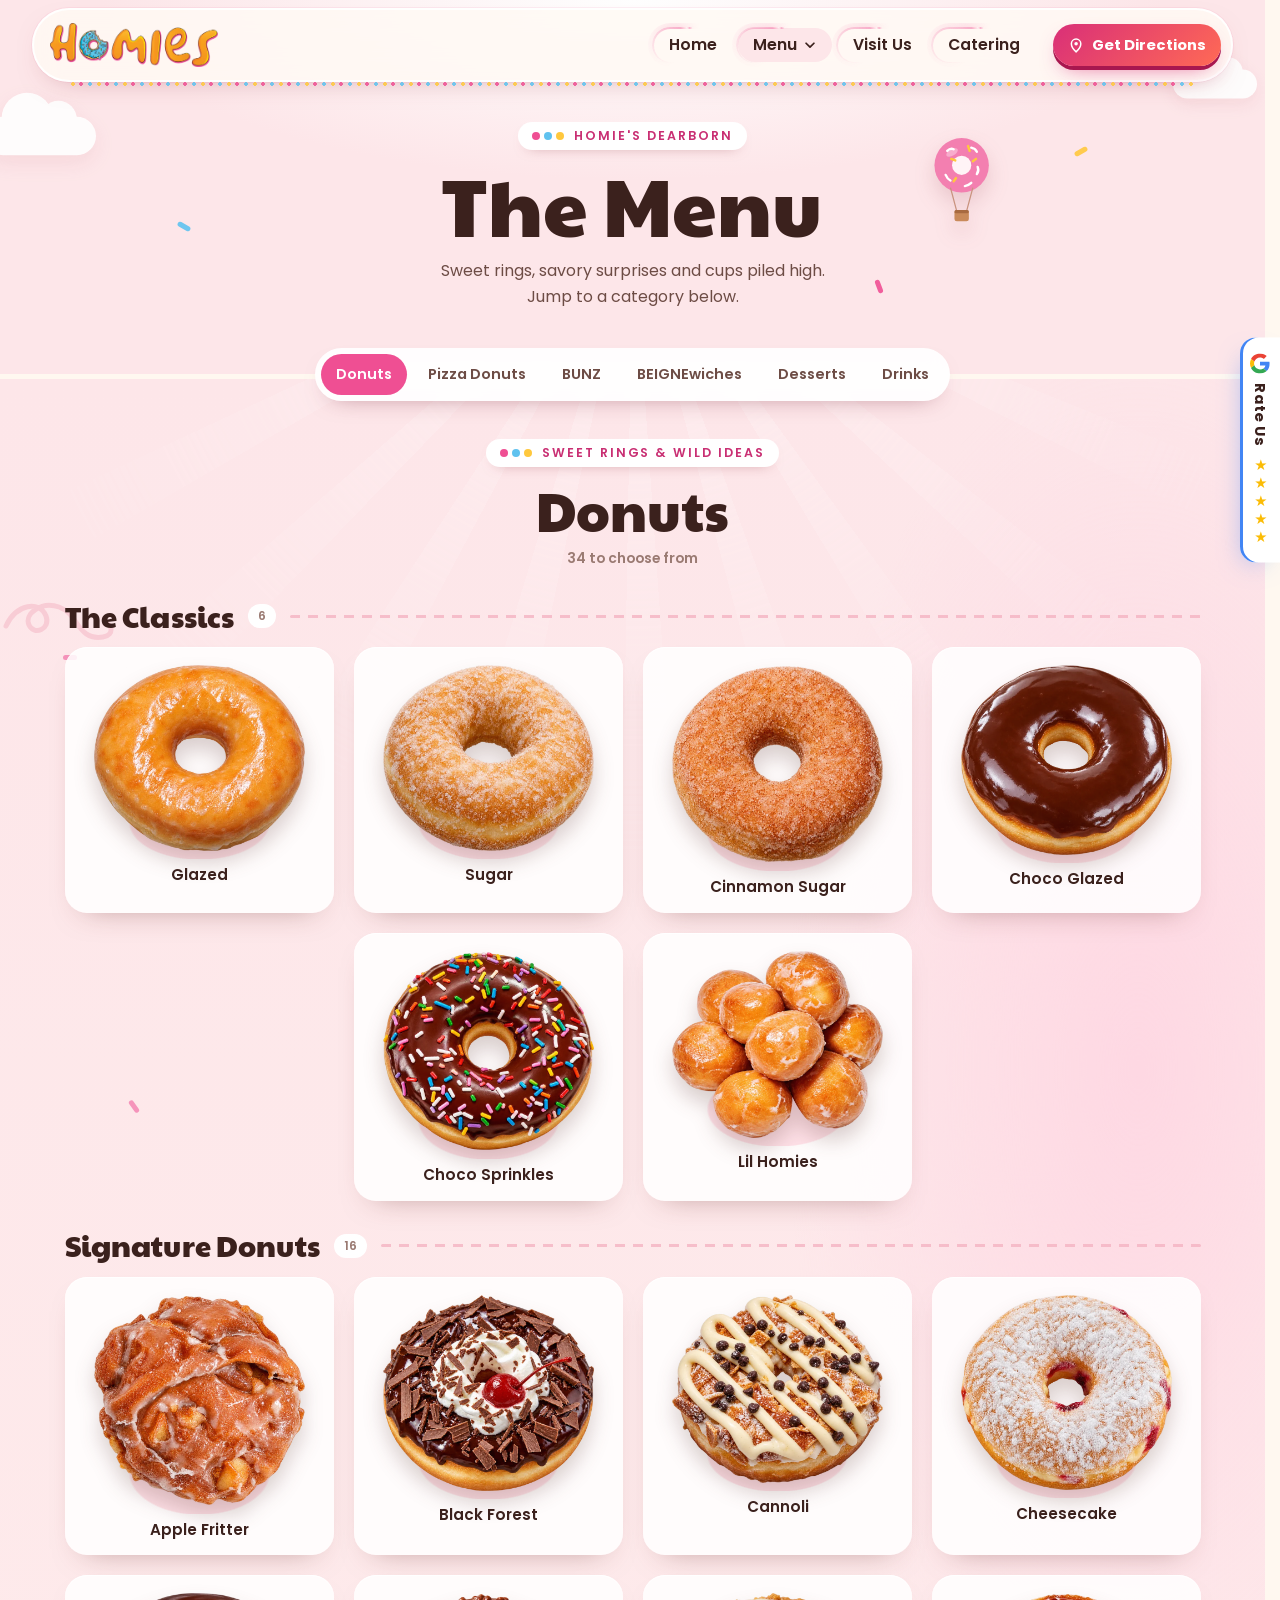
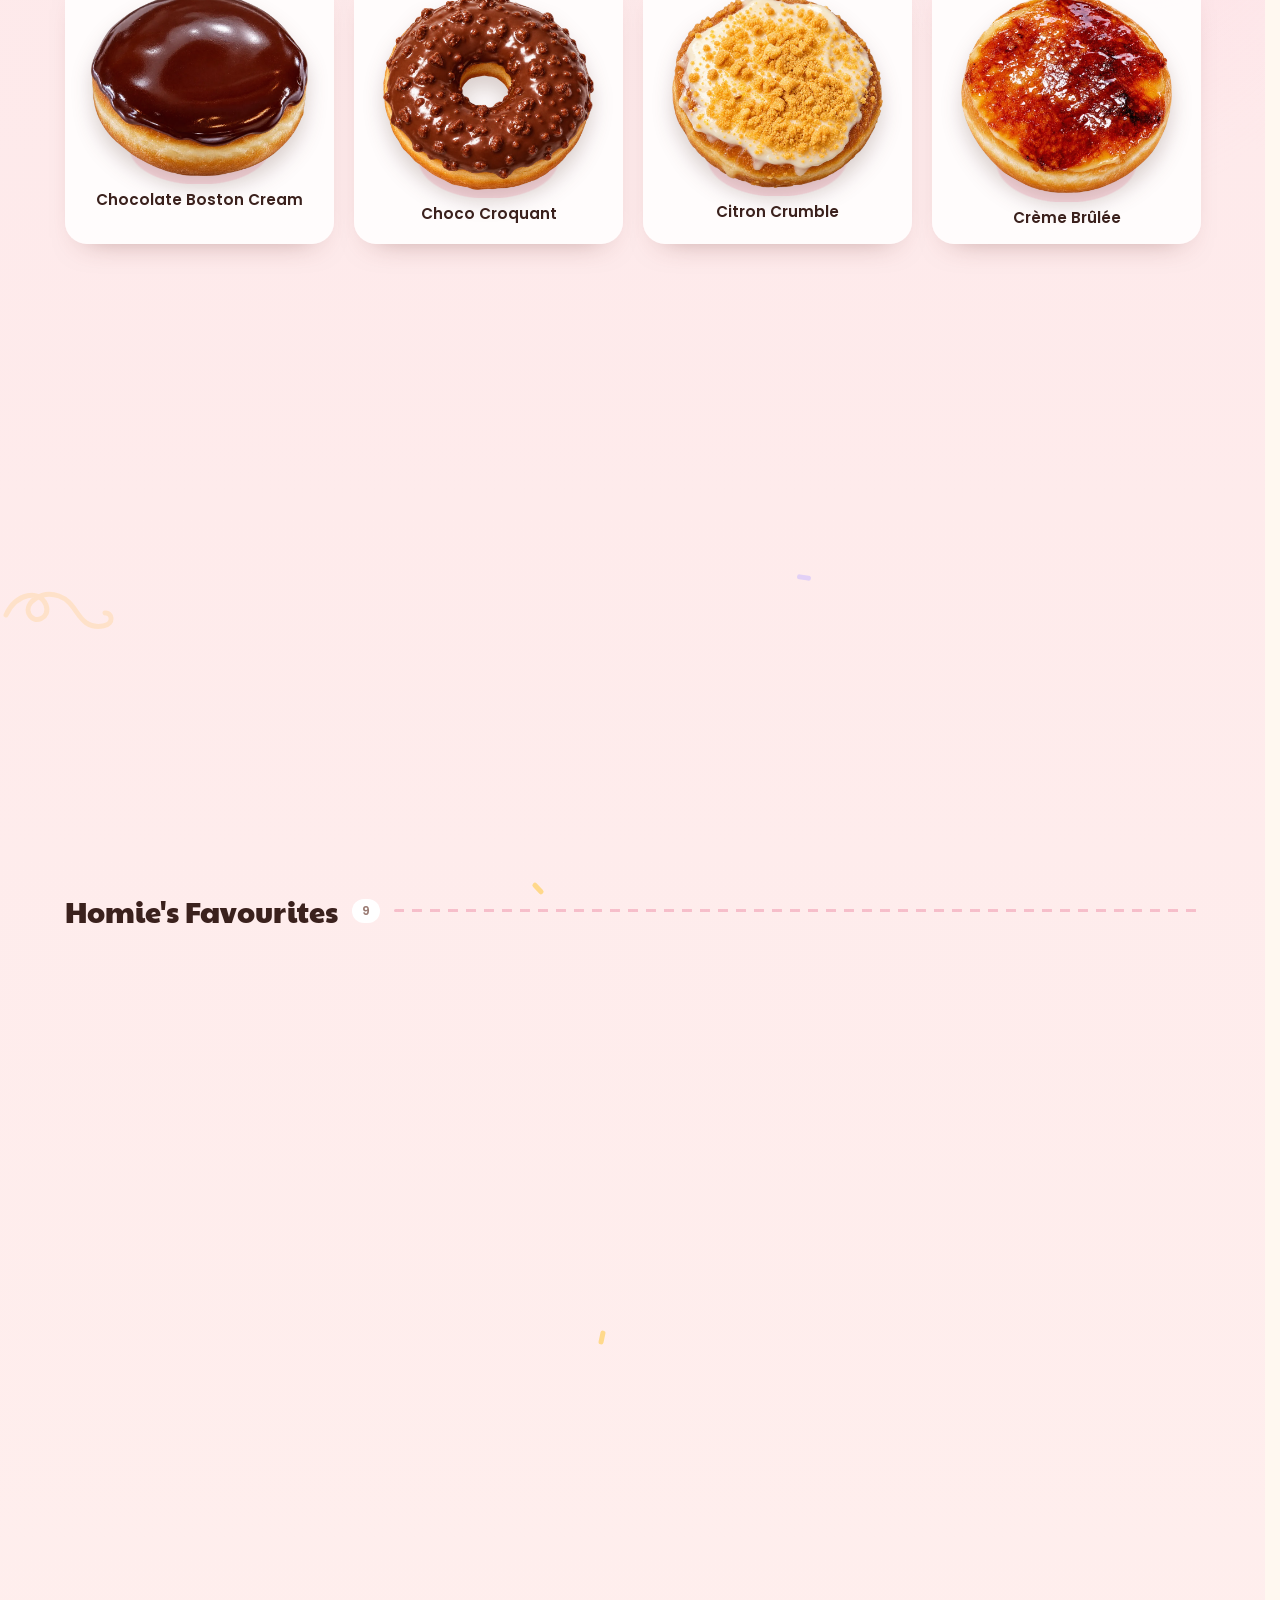
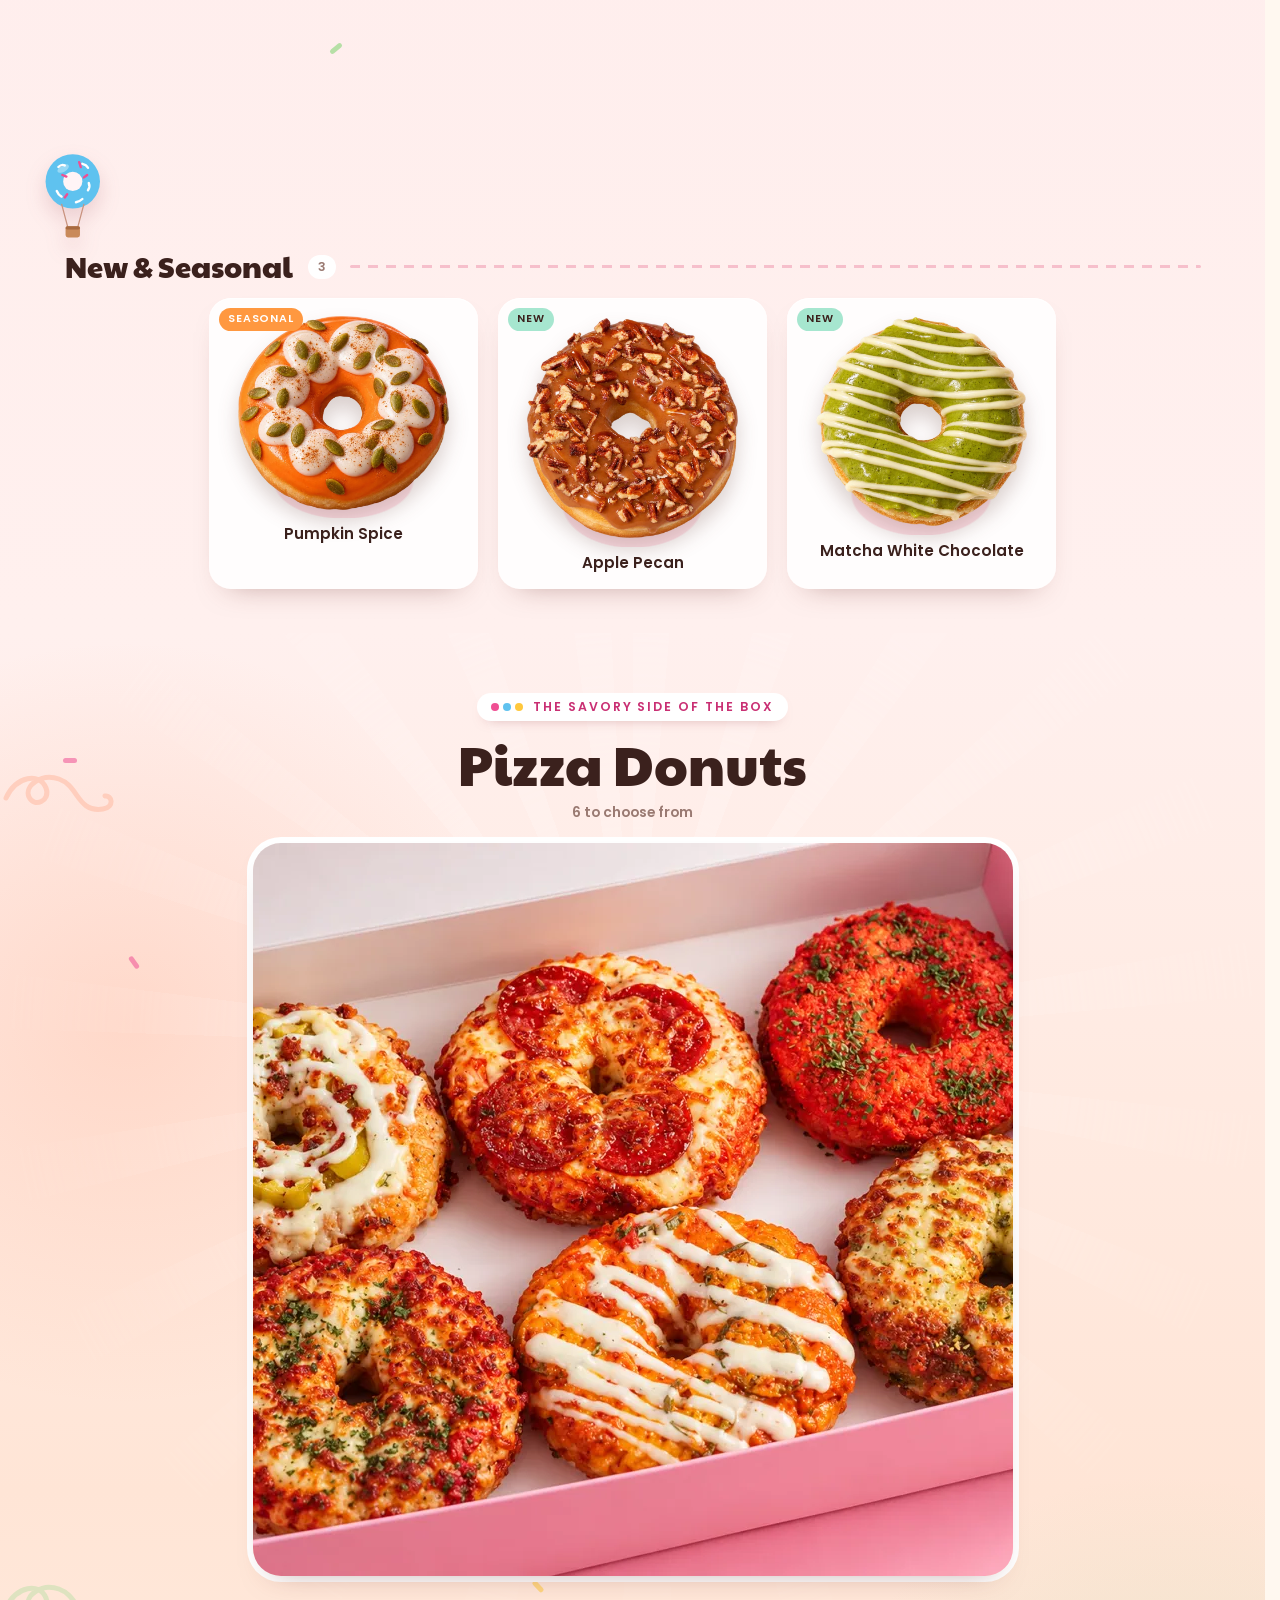
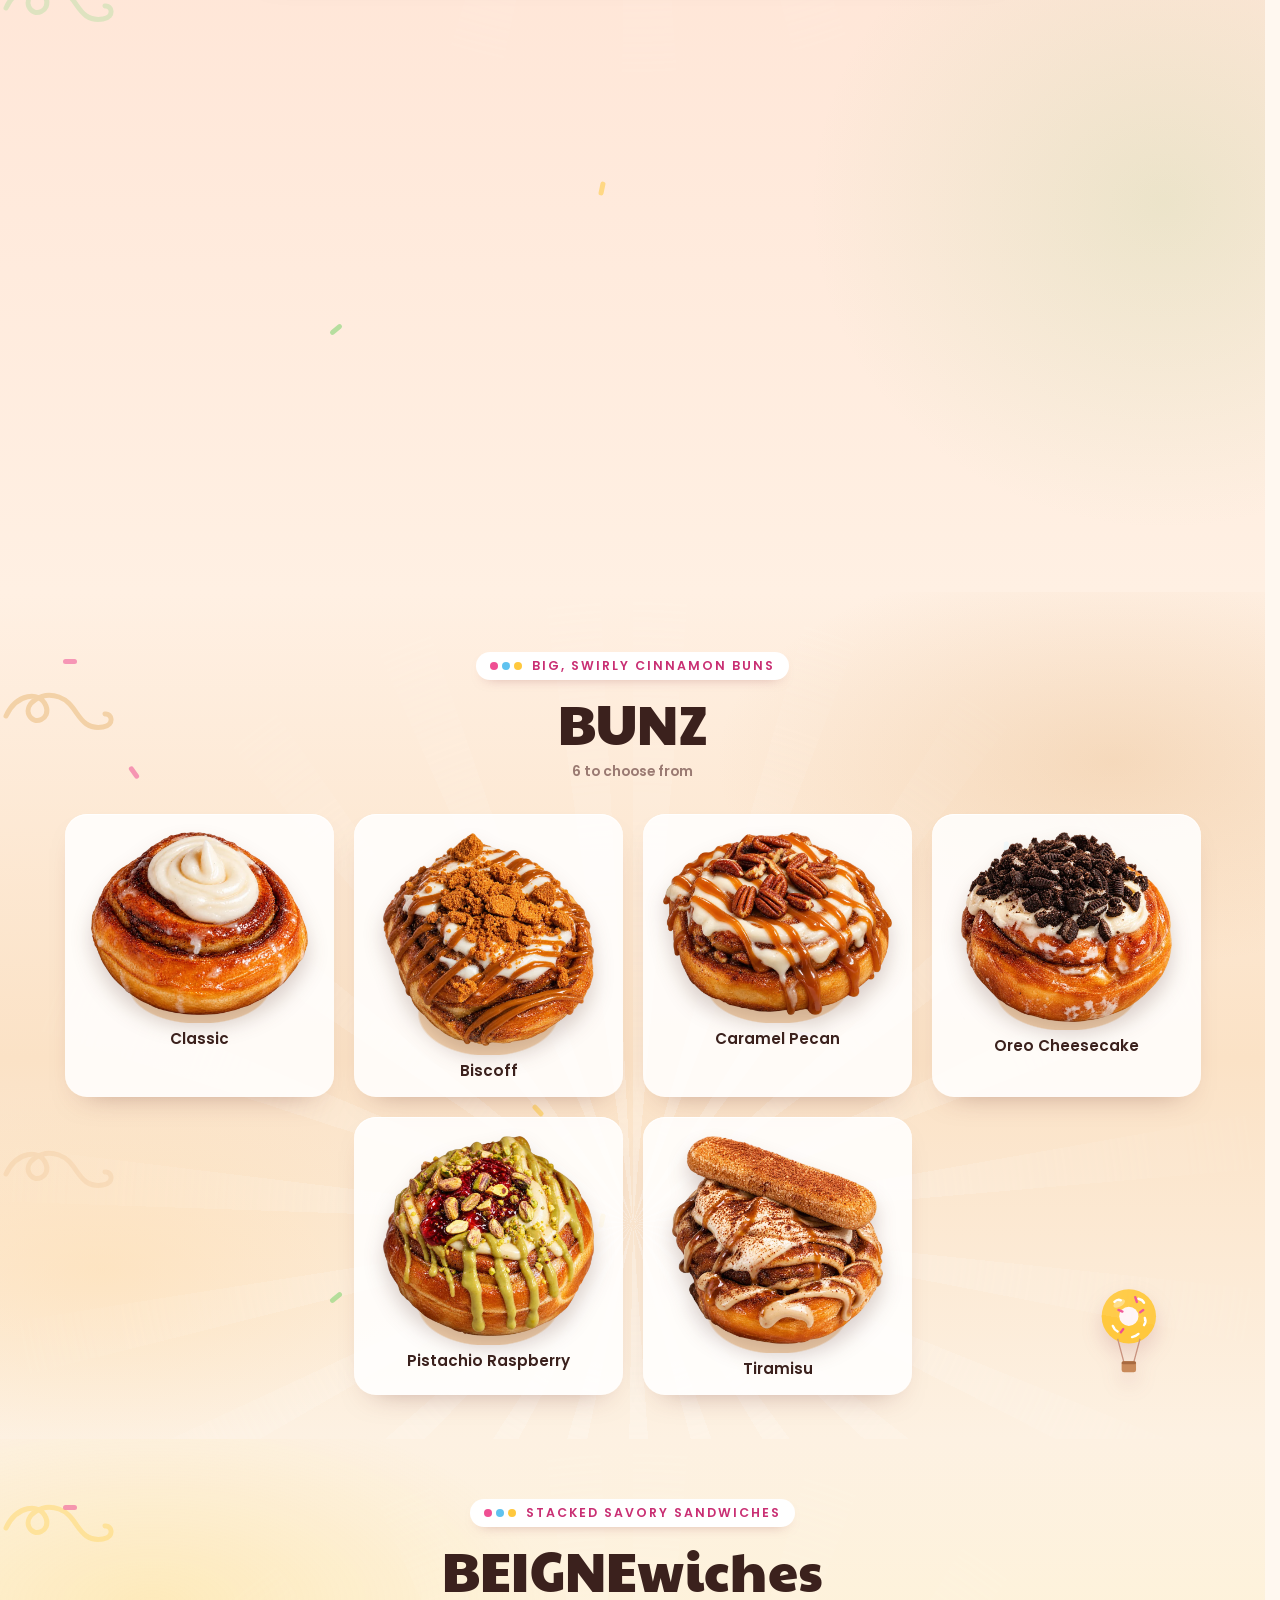
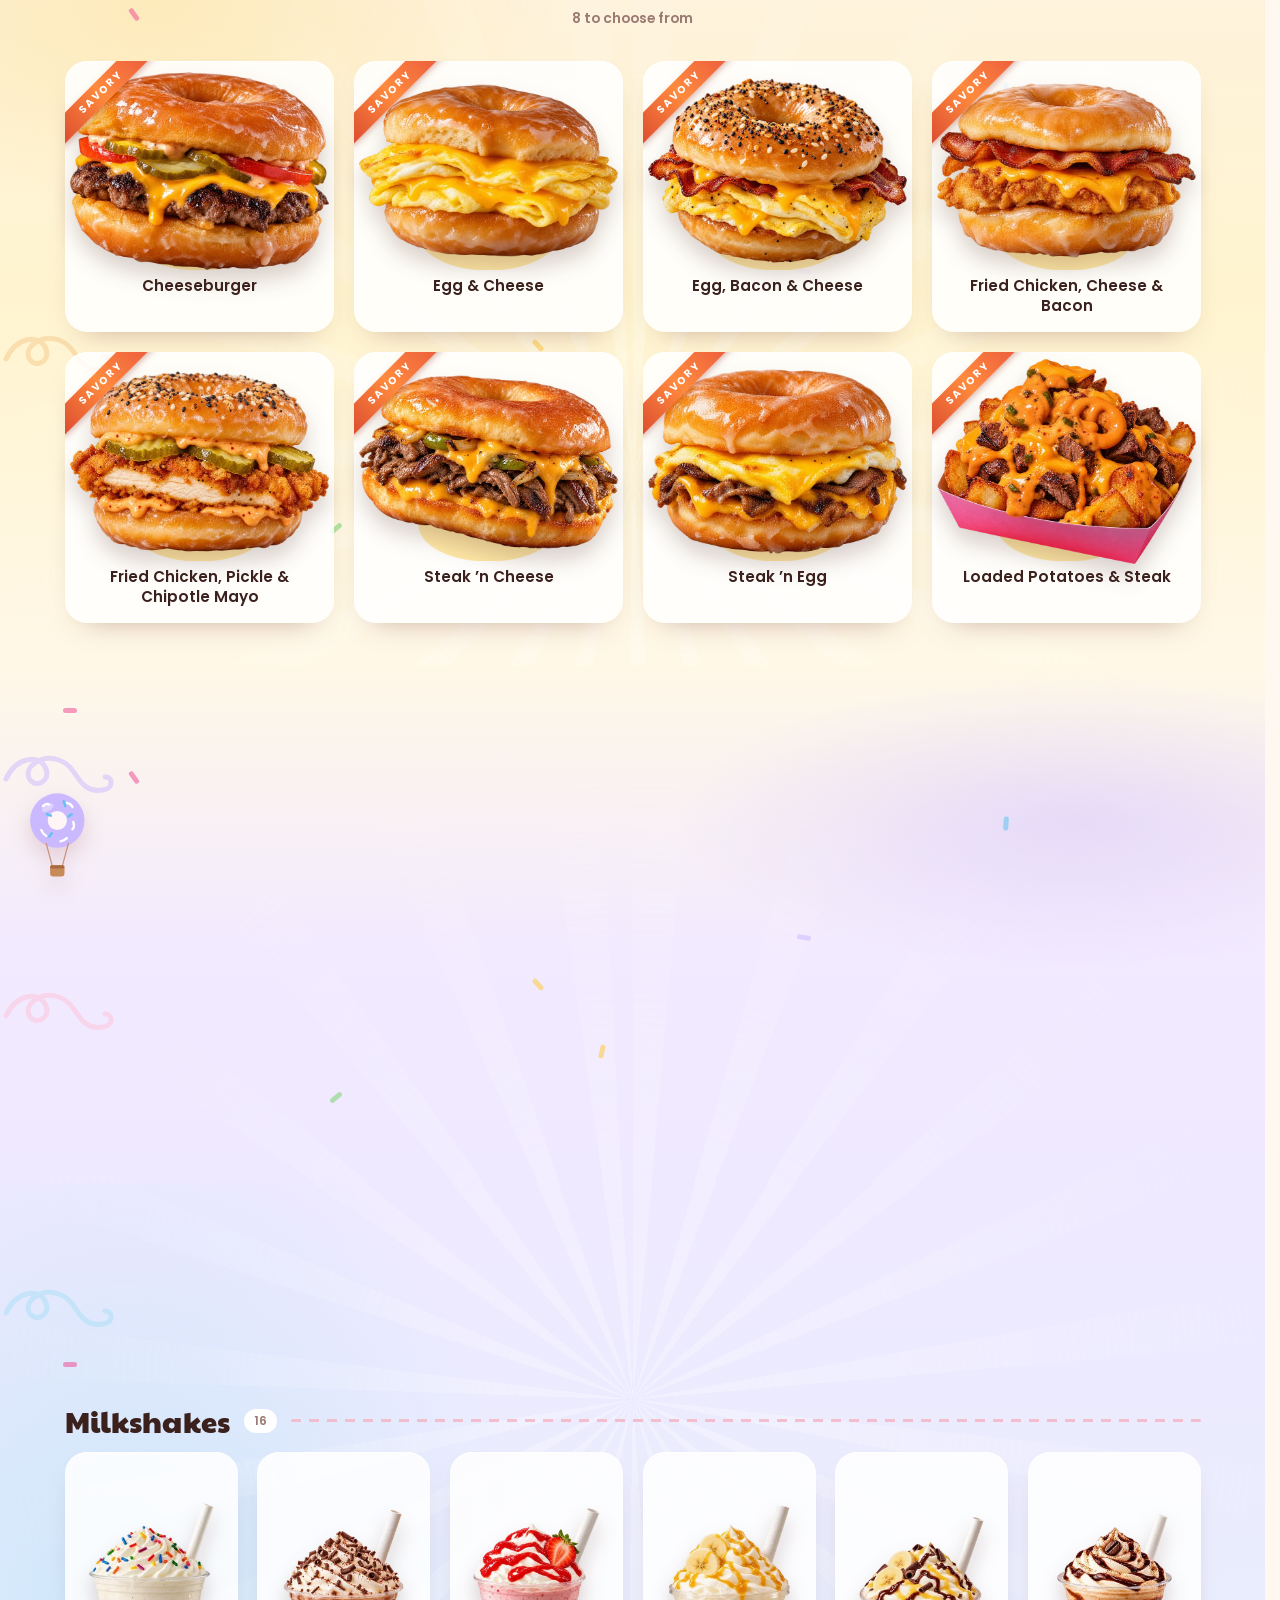
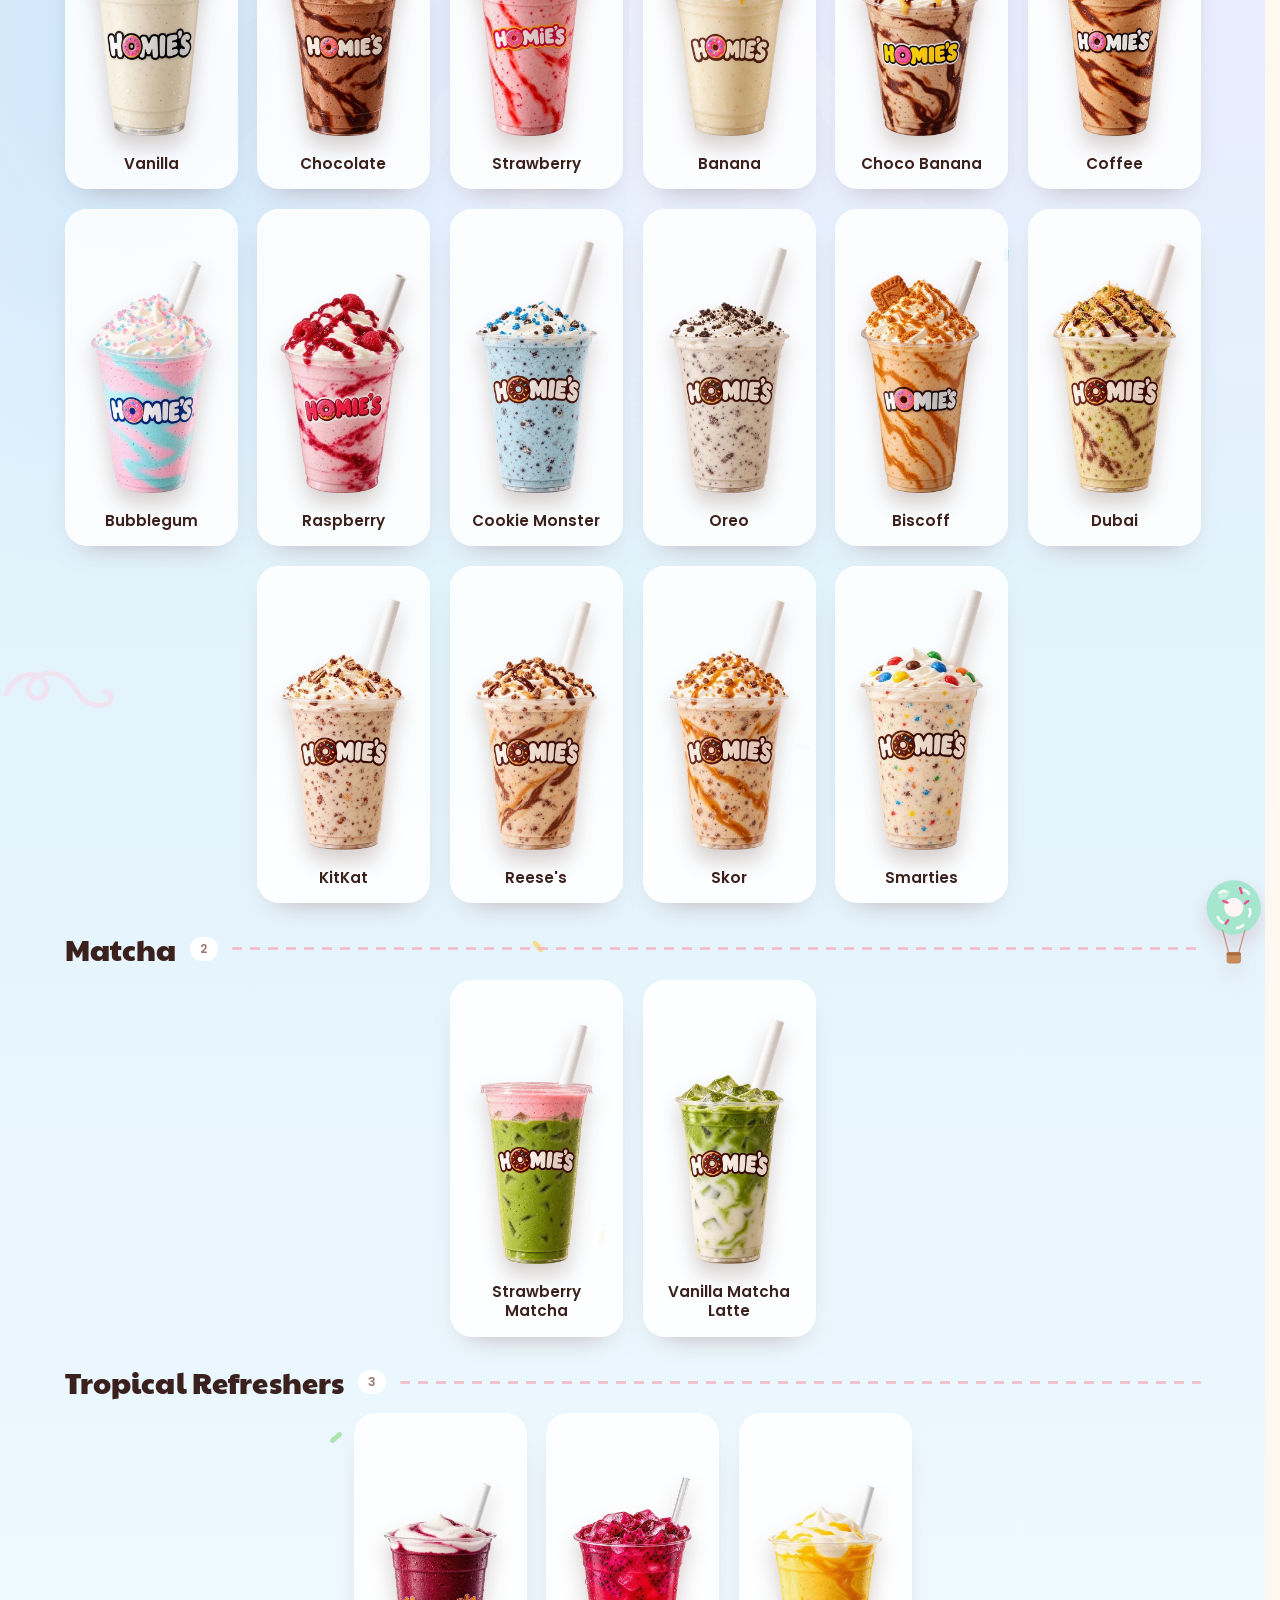
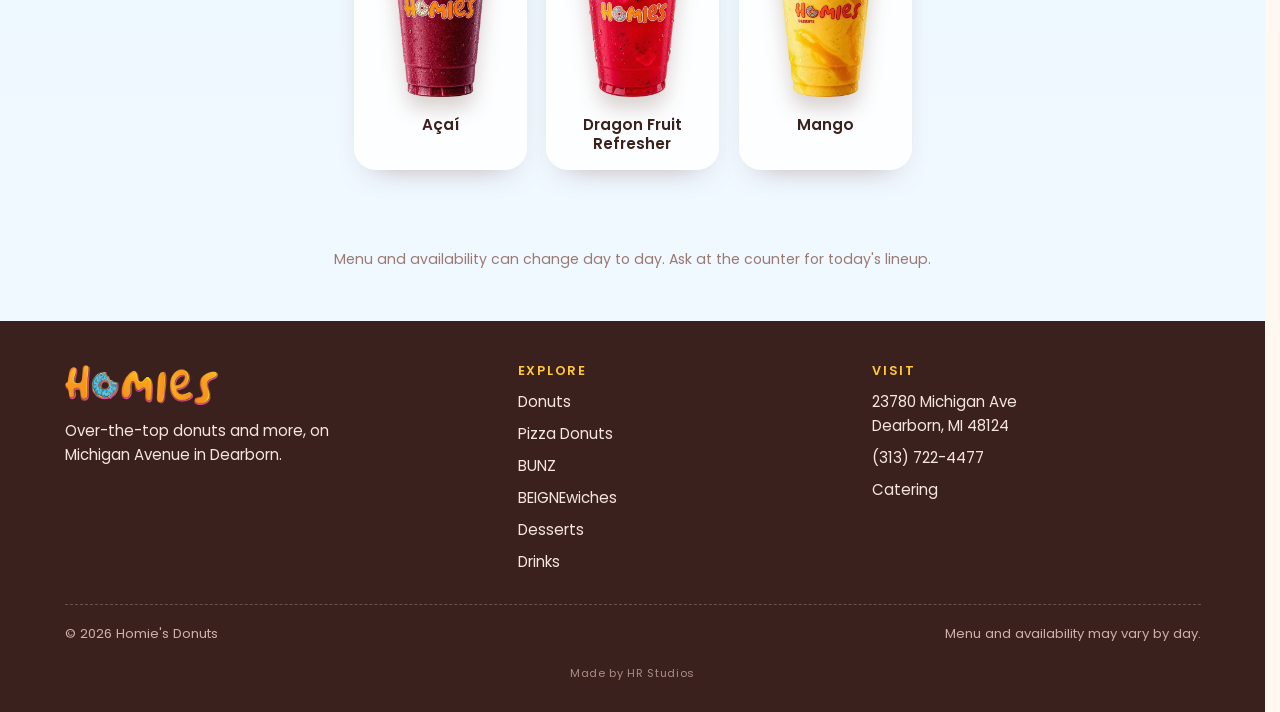
==== commit 8702a420: "Mascot runs the right way with mitten hands; truck drops in; footer house removed - Mascot: knees no" ====
--- a/menu.html
+++ b/menu.html
@@ -10,7 +10,7 @@
   <link rel="preconnect" href="https://fonts.googleapis.com">
   <link rel="preconnect" href="https://fonts.gstatic.com" crossorigin>
   <link href="https://fonts.googleapis.com/css2?family=Paytone+One&family=Poppins:wght@400;500;600;700&display=swap" rel="stylesheet">
-  <link rel="stylesheet" href="css/styles.css?v=12">
+  <link rel="stylesheet" href="css/styles.css?v=13">
   <script>document.documentElement.classList.remove('no-js');</script>
 </head>
 <body>
@@ -170,6 +170,6 @@
   <script src="js/box-overlay.js?v=9"></script>
   <script src="js/effects.js?v=9"></script>
   <script type="importmap">{ "imports": { "three": "https://cdn.jsdelivr.net/npm/three@0.160.0/build/three.module.min.js", "three/addons/": "https://cdn.jsdelivr.net/npm/three@0.160.0/examples/jsm/" } }</script>
-  <script type="module" src="js/hero-scene.js?v=3"></script>
+  <script type="module" src="js/hero-scene.js?v=4"></script>
 </body>
 </html>
--- a/css/styles.css
+++ b/css/styles.css
@@ -1425,3 +1425,33 @@
 .hb-drop.is-late, .hb-fig.is-late { animation: hbDropIn 0.6s ease both; }
 @keyframes hbDropIn { from { opacity: 0; } }
 @media (prefers-reduced-motion: reduce) { .hb-drop.is-late, .hb-fig.is-late { animation: none; } }
+
+/* ---------- catering truck: drops in from above, lands with a puff of dust behind it, and the card gives under it ---------- */
+.truck-box { position: relative; max-width: 480px; margin: 0 auto; }
+.cater-card .truck { transform: translateY(-170%) rotate(-5deg); opacity: 0; }
+.cater-card.drive .truck { opacity: 1; transform: none; animation: truckdrop 1.25s both, truckidle 2.4s ease-in-out 1.6s infinite; }
+@keyframes truckdrop {
+  0% { transform: translateY(-170%) rotate(-5deg); opacity: 0; animation-timing-function: cubic-bezier(0.45, 0, 0.85, 0.5); }
+  10% { opacity: 1; }
+  62% { transform: translateY(0) rotate(0deg) scale(1.04, 0.93); animation-timing-function: cubic-bezier(0.2, 0.7, 0.4, 1); }
+  78% { transform: translateY(-4%) rotate(0.6deg) scale(0.99, 1.02); animation-timing-function: cubic-bezier(0.5, 0, 0.6, 1); }
+  90% { transform: translateY(0) scale(1.01, 0.99); }
+  100% { transform: none; opacity: 1; }
+}
+/* dust only behind the truck, at its rear wheel (the truck faces right), drifting back and up */
+.cater-card .puff, .cater-card.drive .puff, .cater-card.drive:hover .puff { animation: none; opacity: 0; right: auto; bottom: 4%; background: #fffdf9; box-shadow: 0 3px 8px -4px rgba(80, 40, 60, 0.35); }
+.cater-card .puff.p1 { left: 16%; width: 30px; height: 30px; }
+.cater-card .puff.p2 { left: 8%; width: 22px; height: 22px; }
+.cater-card .puff.p3 { left: 22%; width: 17px; height: 17px; }
+.cater-card.drive .puff { animation: dust 0.95s ease-out 0.76s 1 both; }
+.cater-card.drive .puff.p2 { animation-delay: 0.8s; }
+.cater-card.drive .puff.p3 { animation: dust-near 0.8s ease-out 0.78s 1 both; }
+@keyframes dust { 0% { opacity: 0; transform: translate(0, 0) scale(0.4); } 25% { opacity: 0.95; } 100% { opacity: 0; transform: translate(-36px, -16px) scale(1.5); } }
+@keyframes dust-near { 0% { opacity: 0; transform: translate(0, 0) scale(0.4); } 25% { opacity: 0.9; } 100% { opacity: 0; transform: translate(-22px, -20px) scale(1.3); } }
+/* the card dips under the landing and springs back once (translate, so its own transforms are untouched) */
+.cater-card.drive { animation: carddip 0.6s cubic-bezier(0.3, 0.7, 0.4, 1) 0.77s 1 both; }
+@keyframes carddip { 0% { translate: 0 0; } 35% { translate: 0 7px; } 70% { translate: 0 -2px; } 100% { translate: 0 0; } }
+@media (prefers-reduced-motion: reduce) {
+  .cater-card .truck, .cater-card.drive .truck { animation: none; transform: none; opacity: 1; }
+  .cater-card.drive, .cater-card.drive .puff { animation: none; }
+}
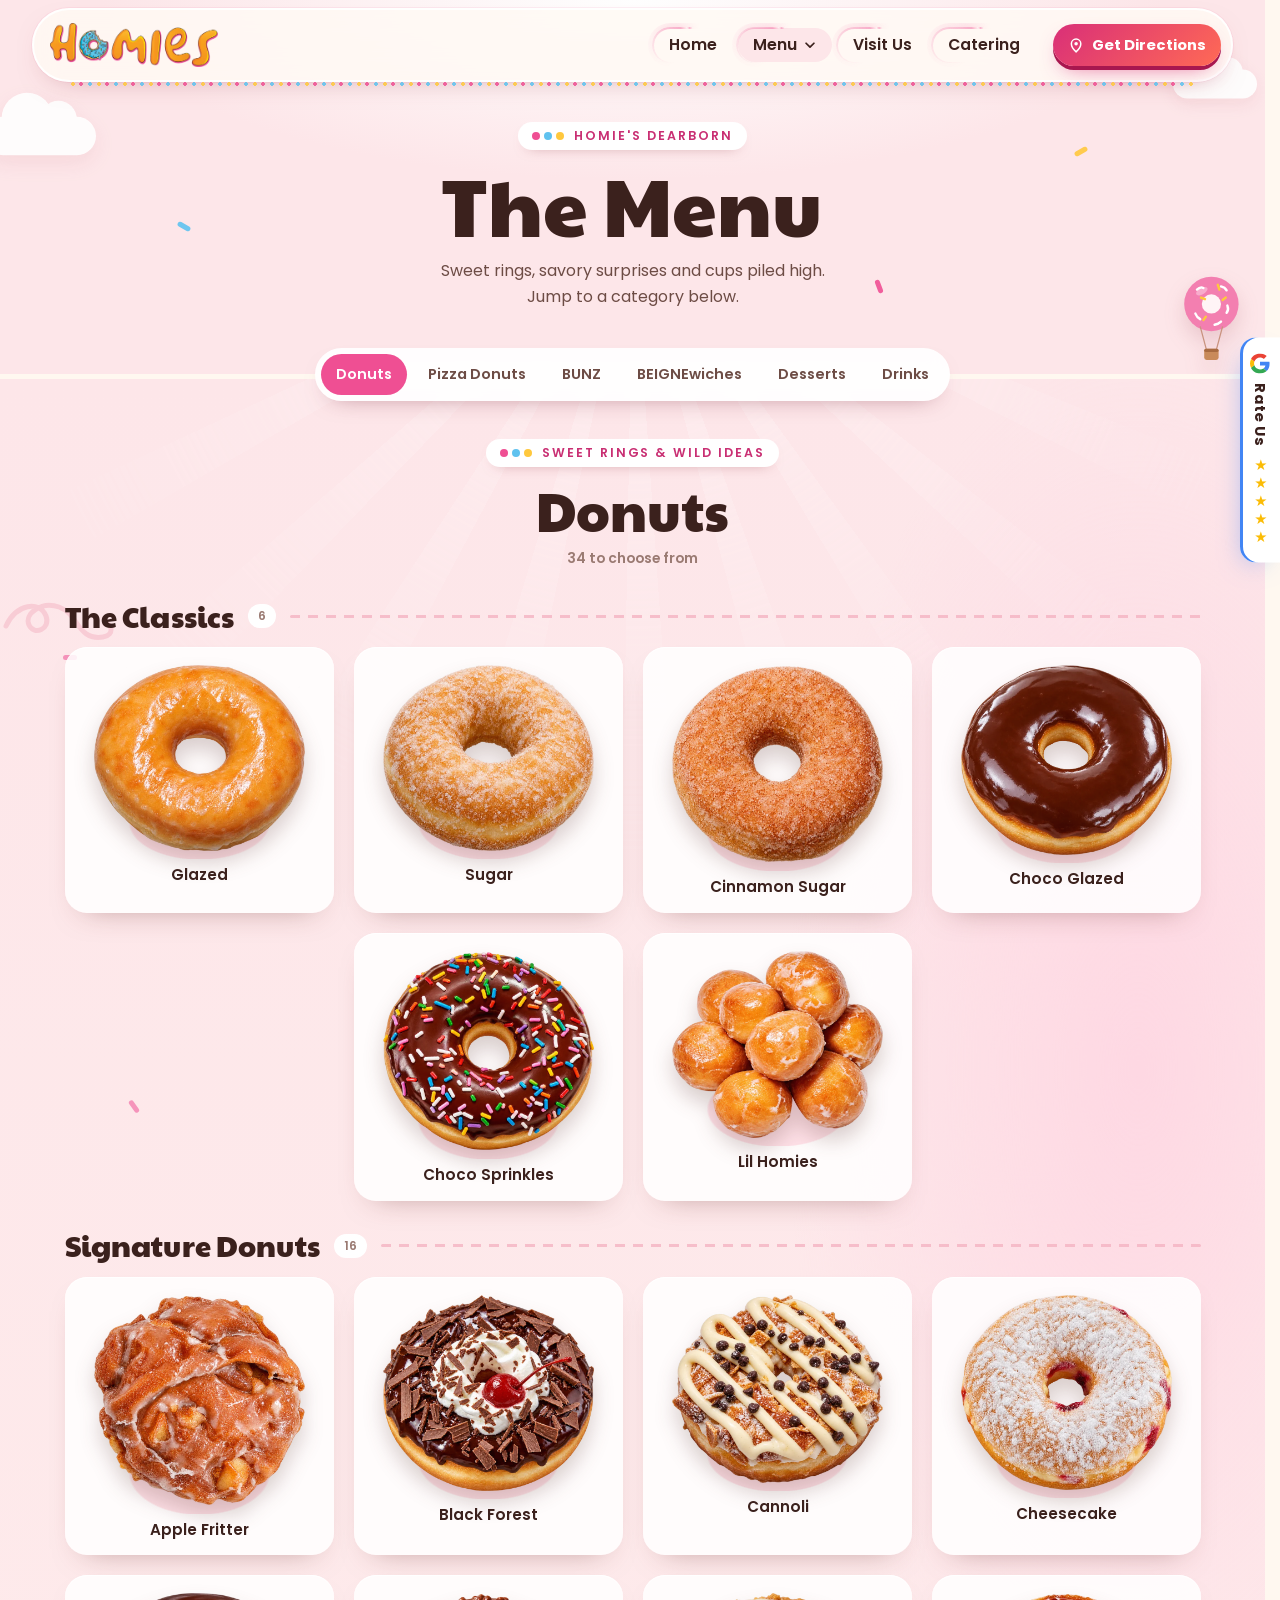
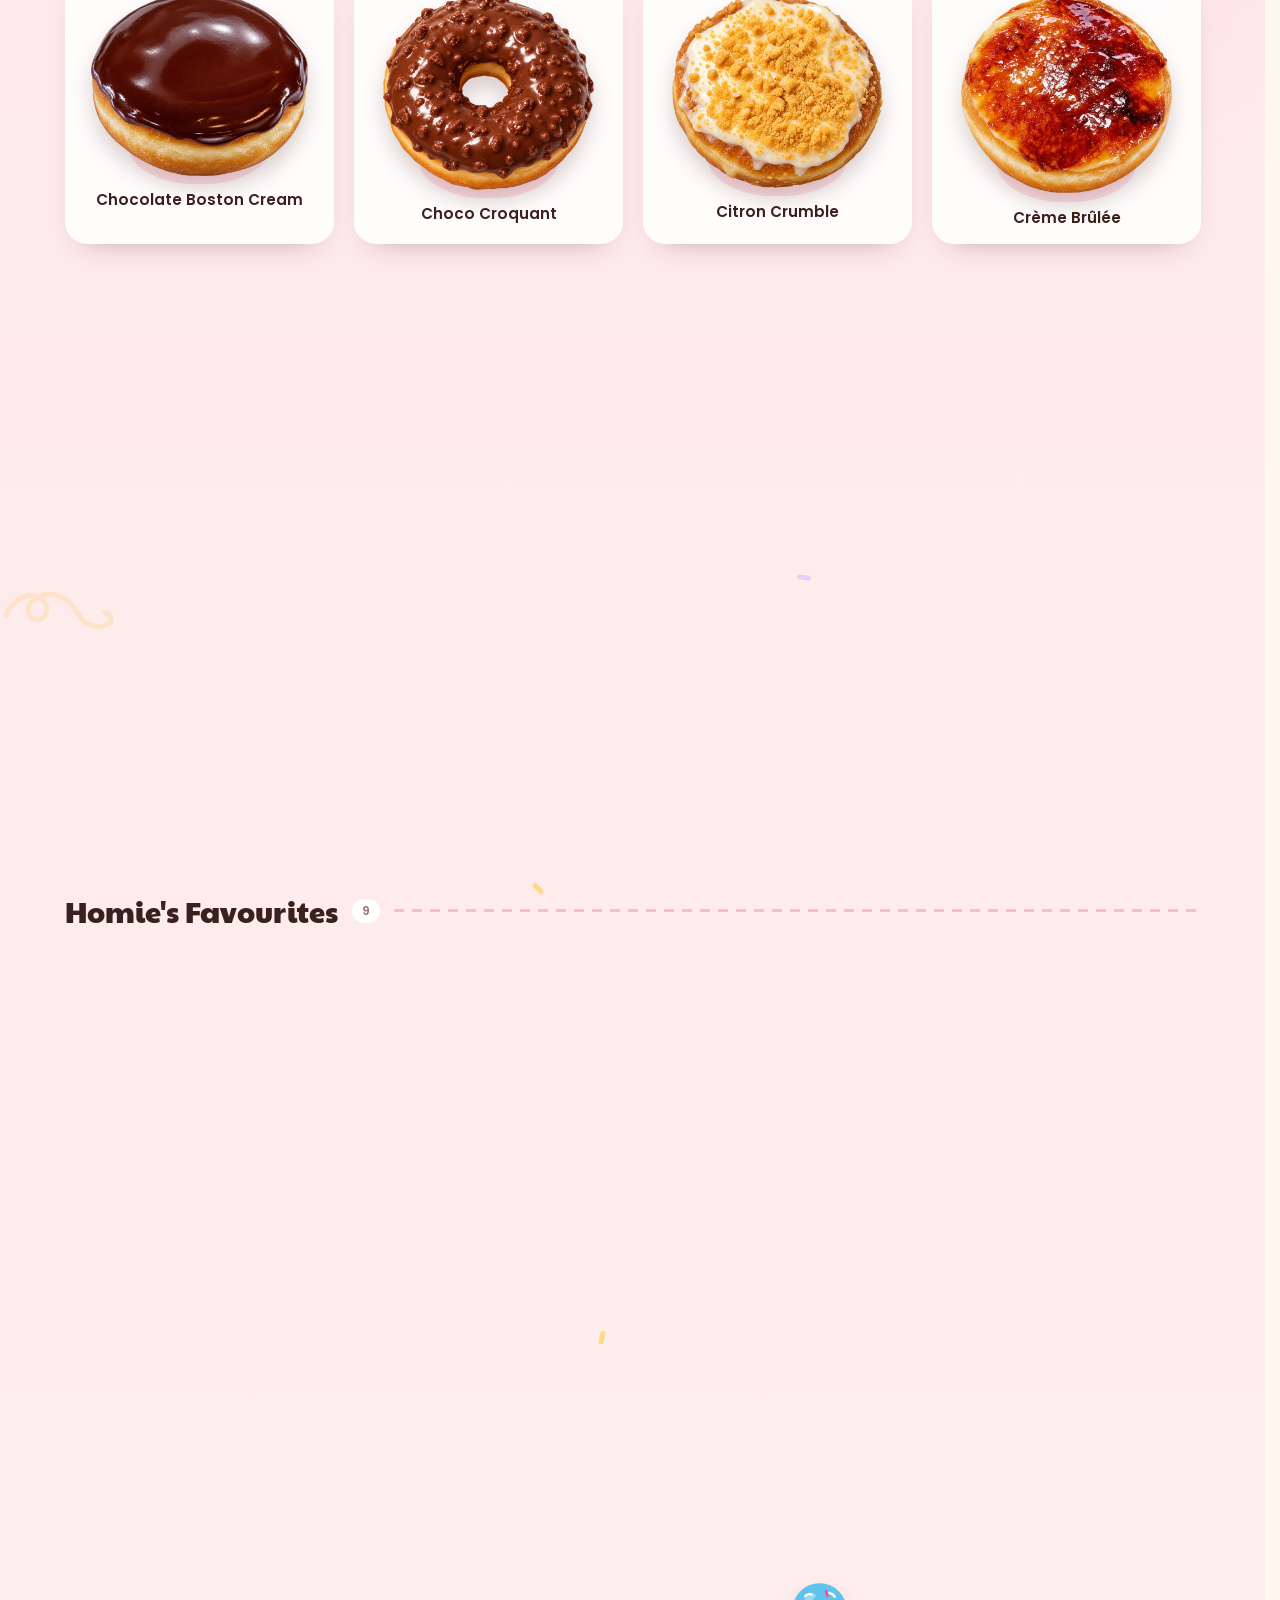
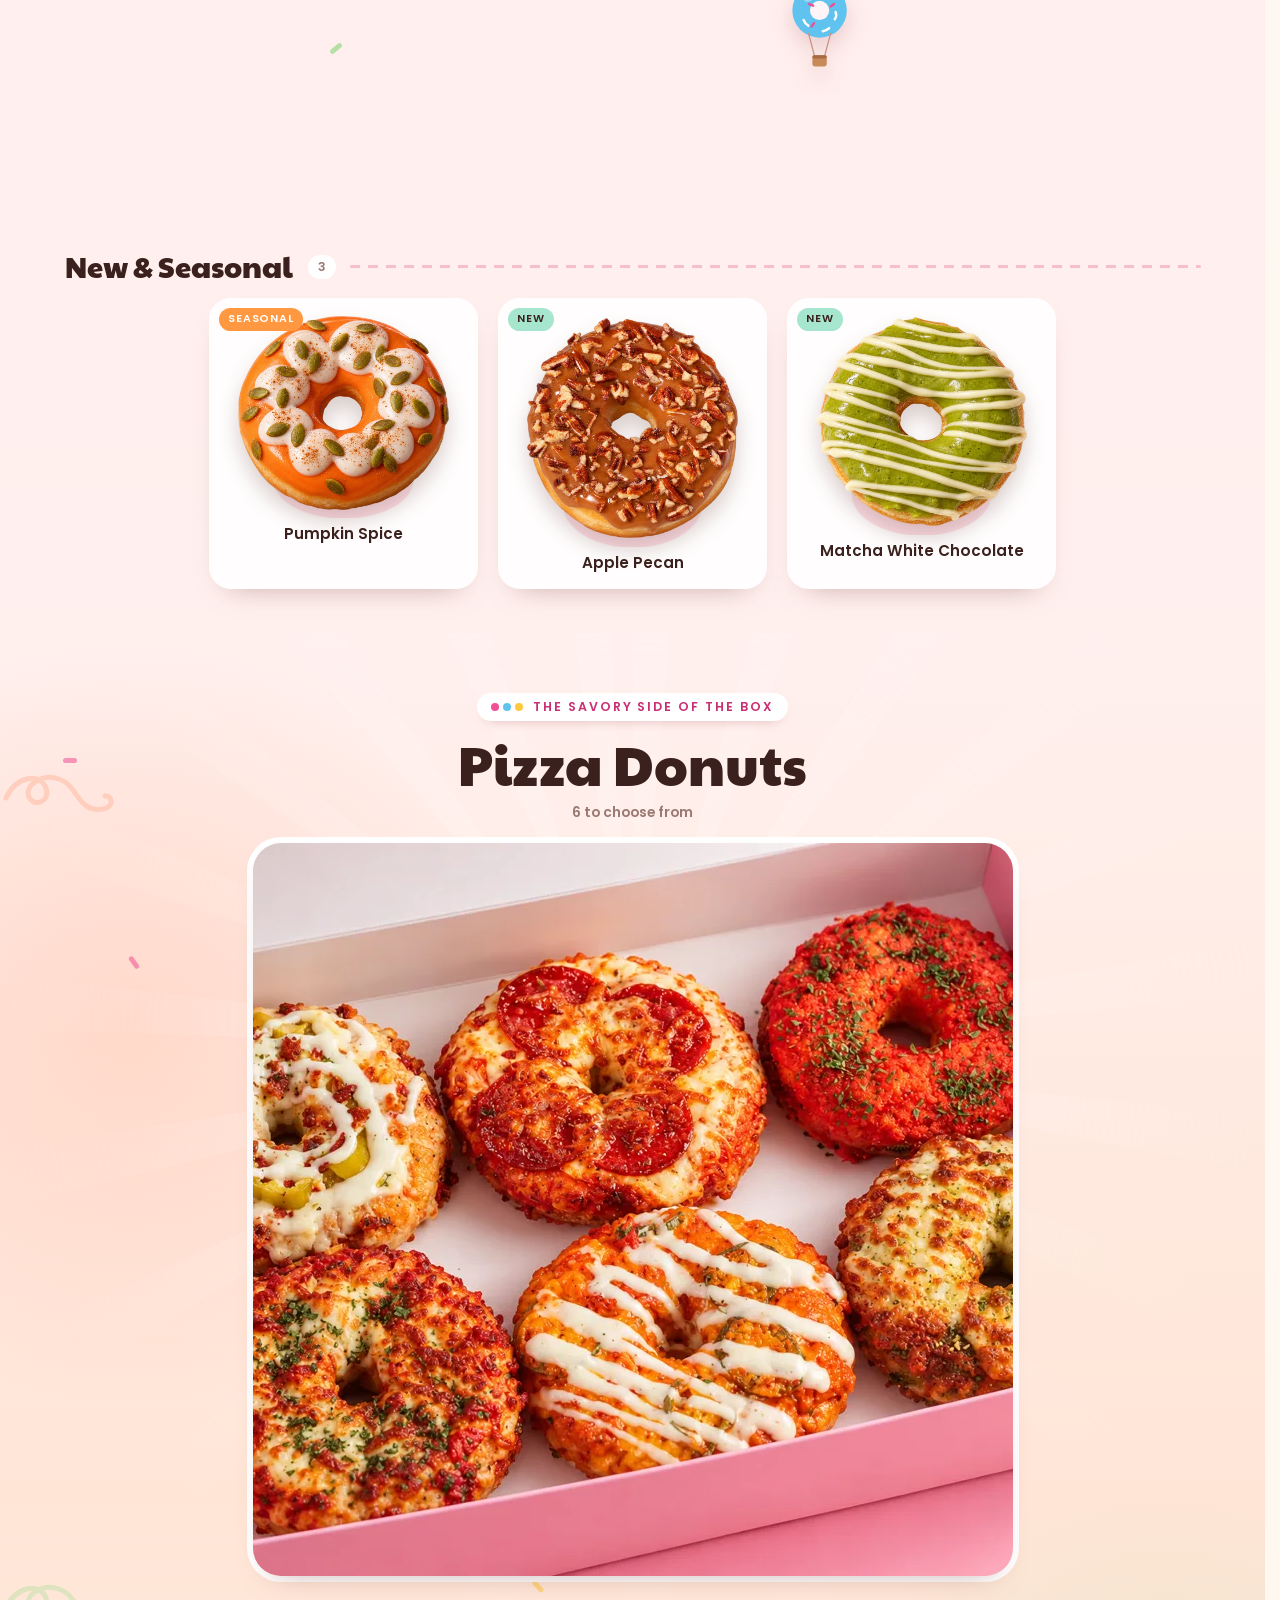
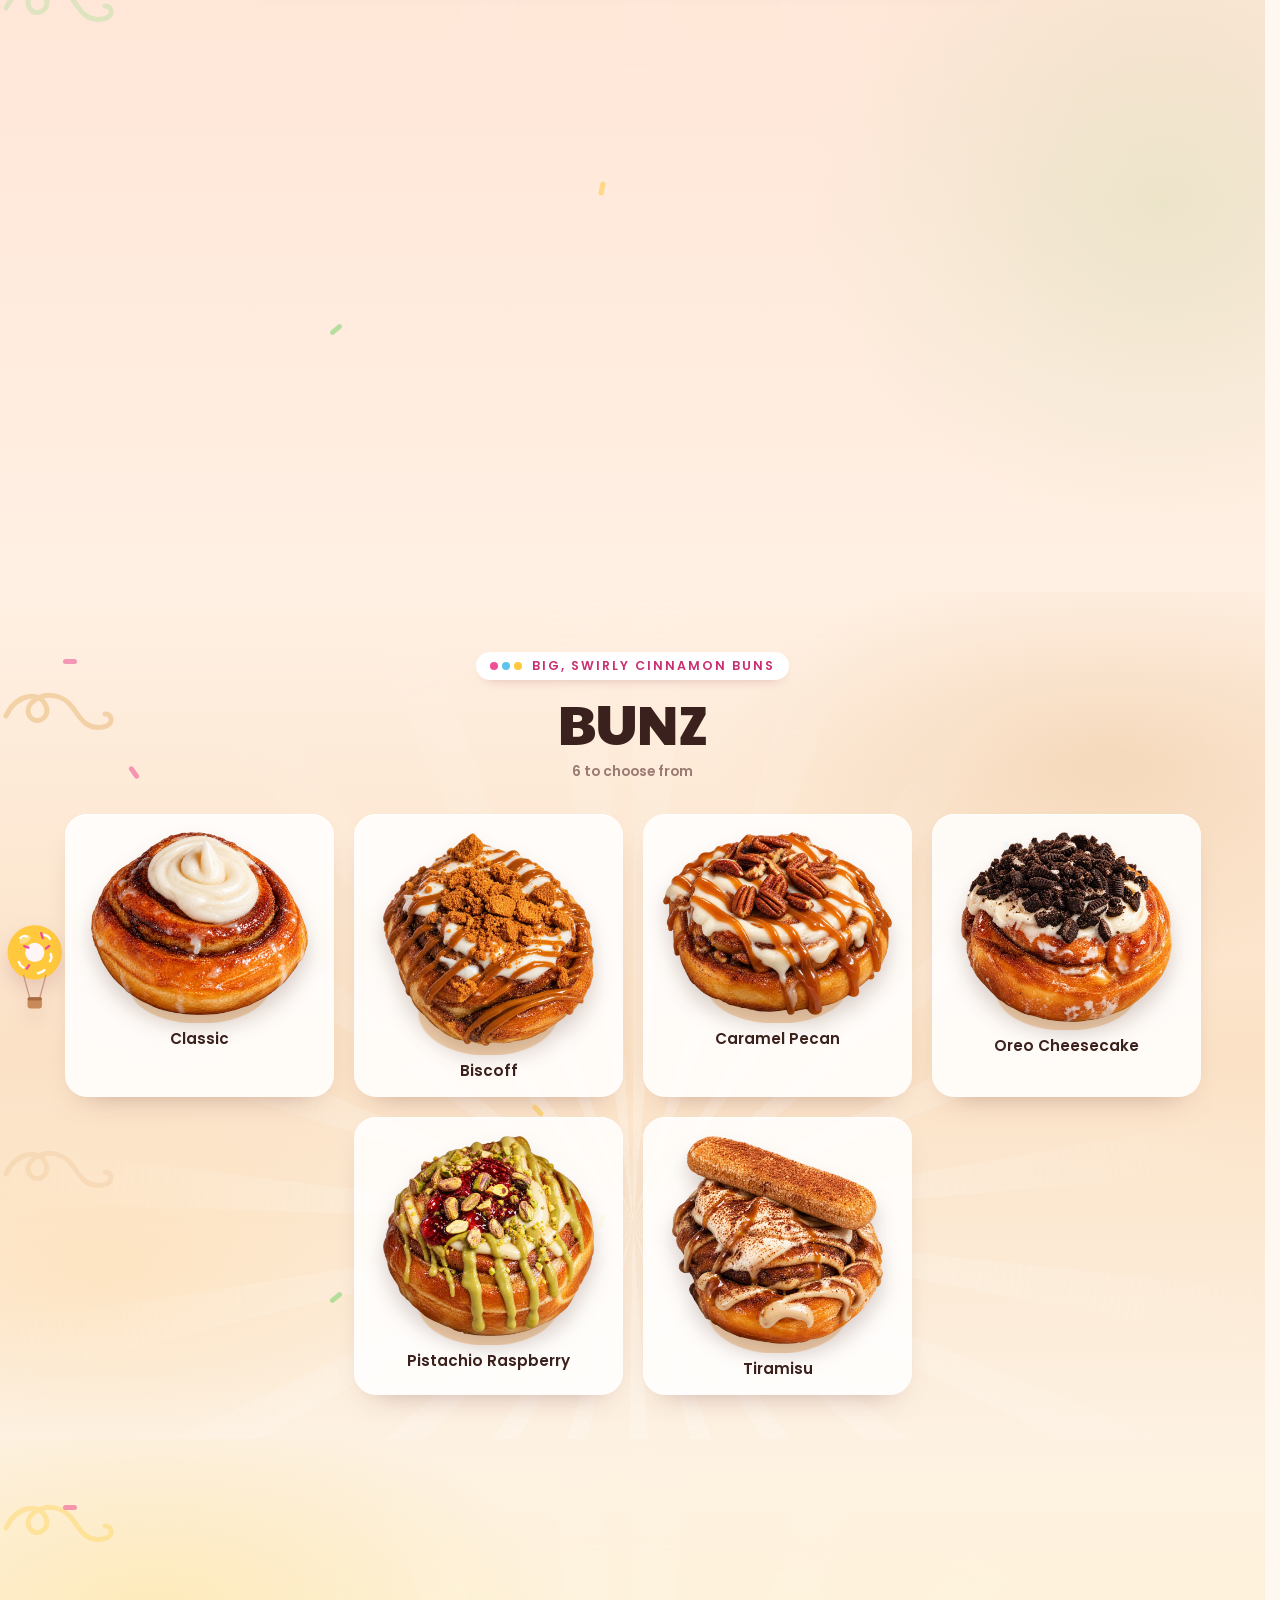
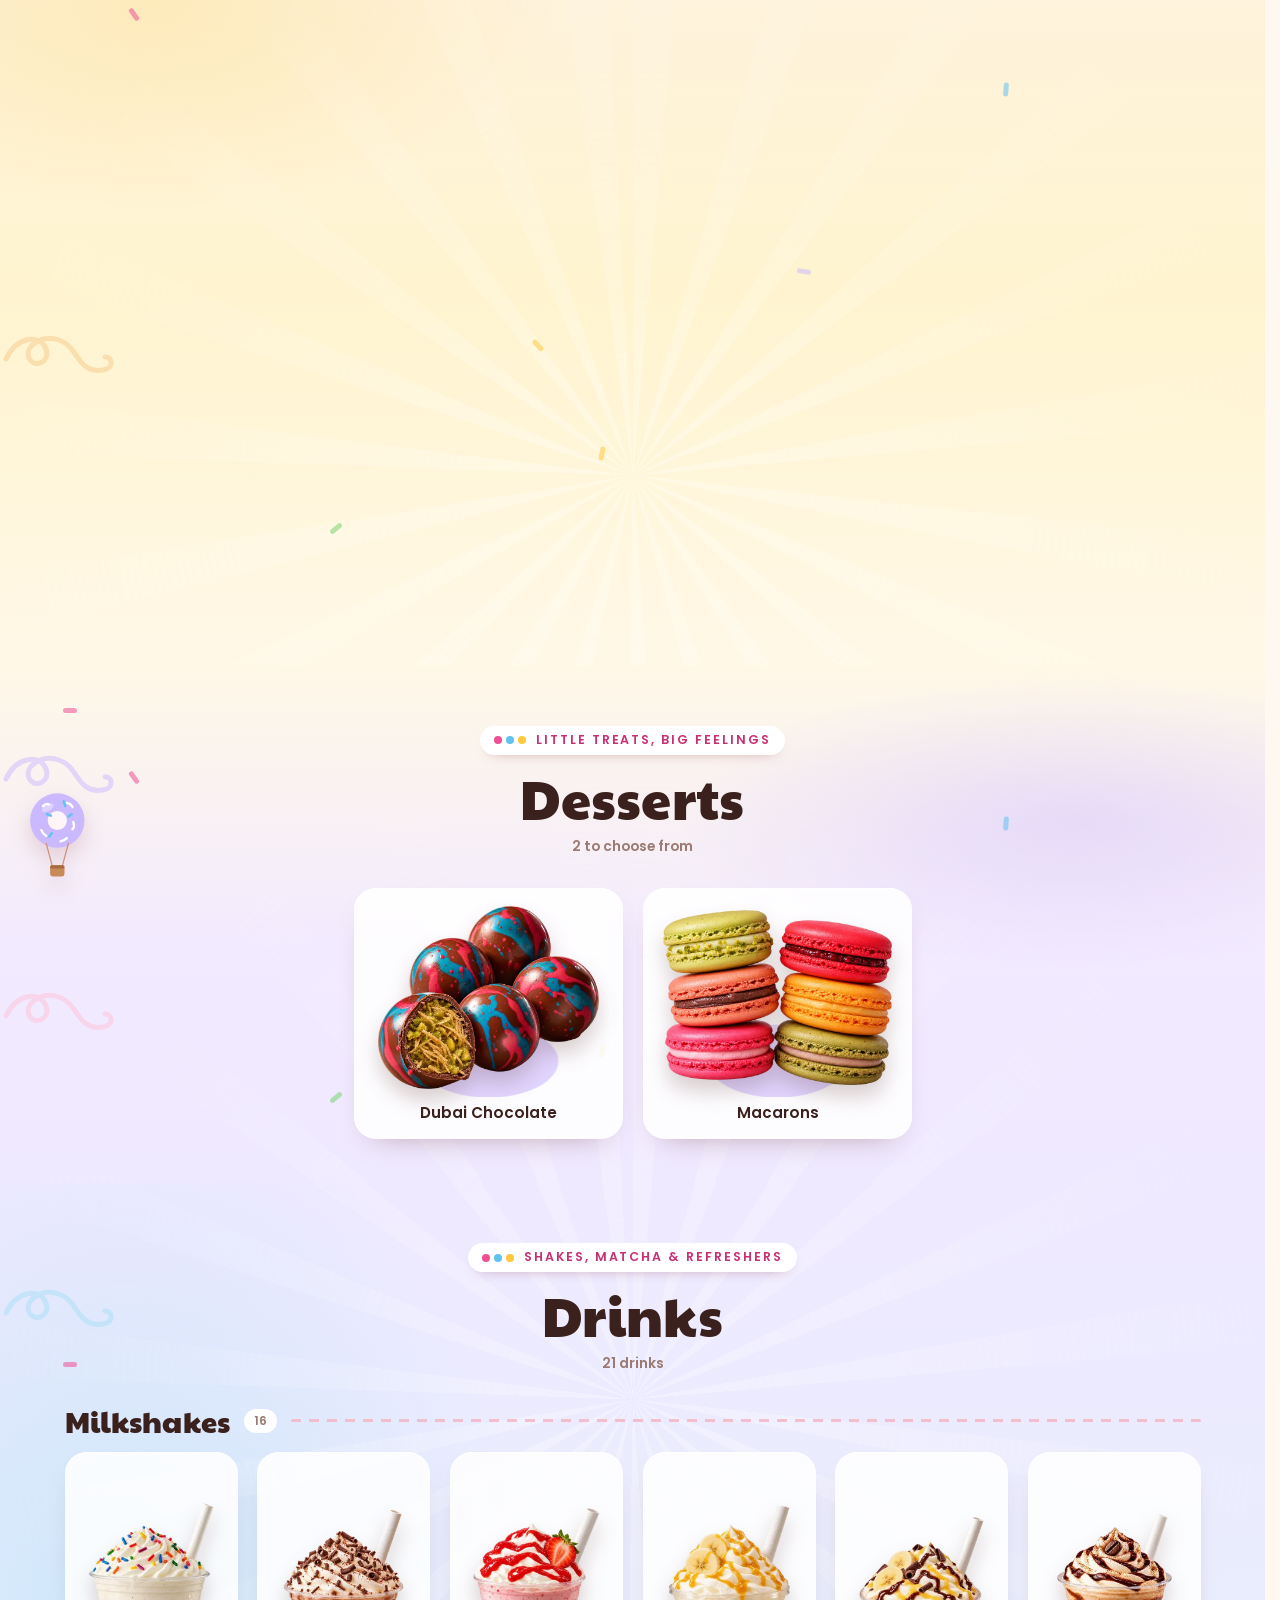
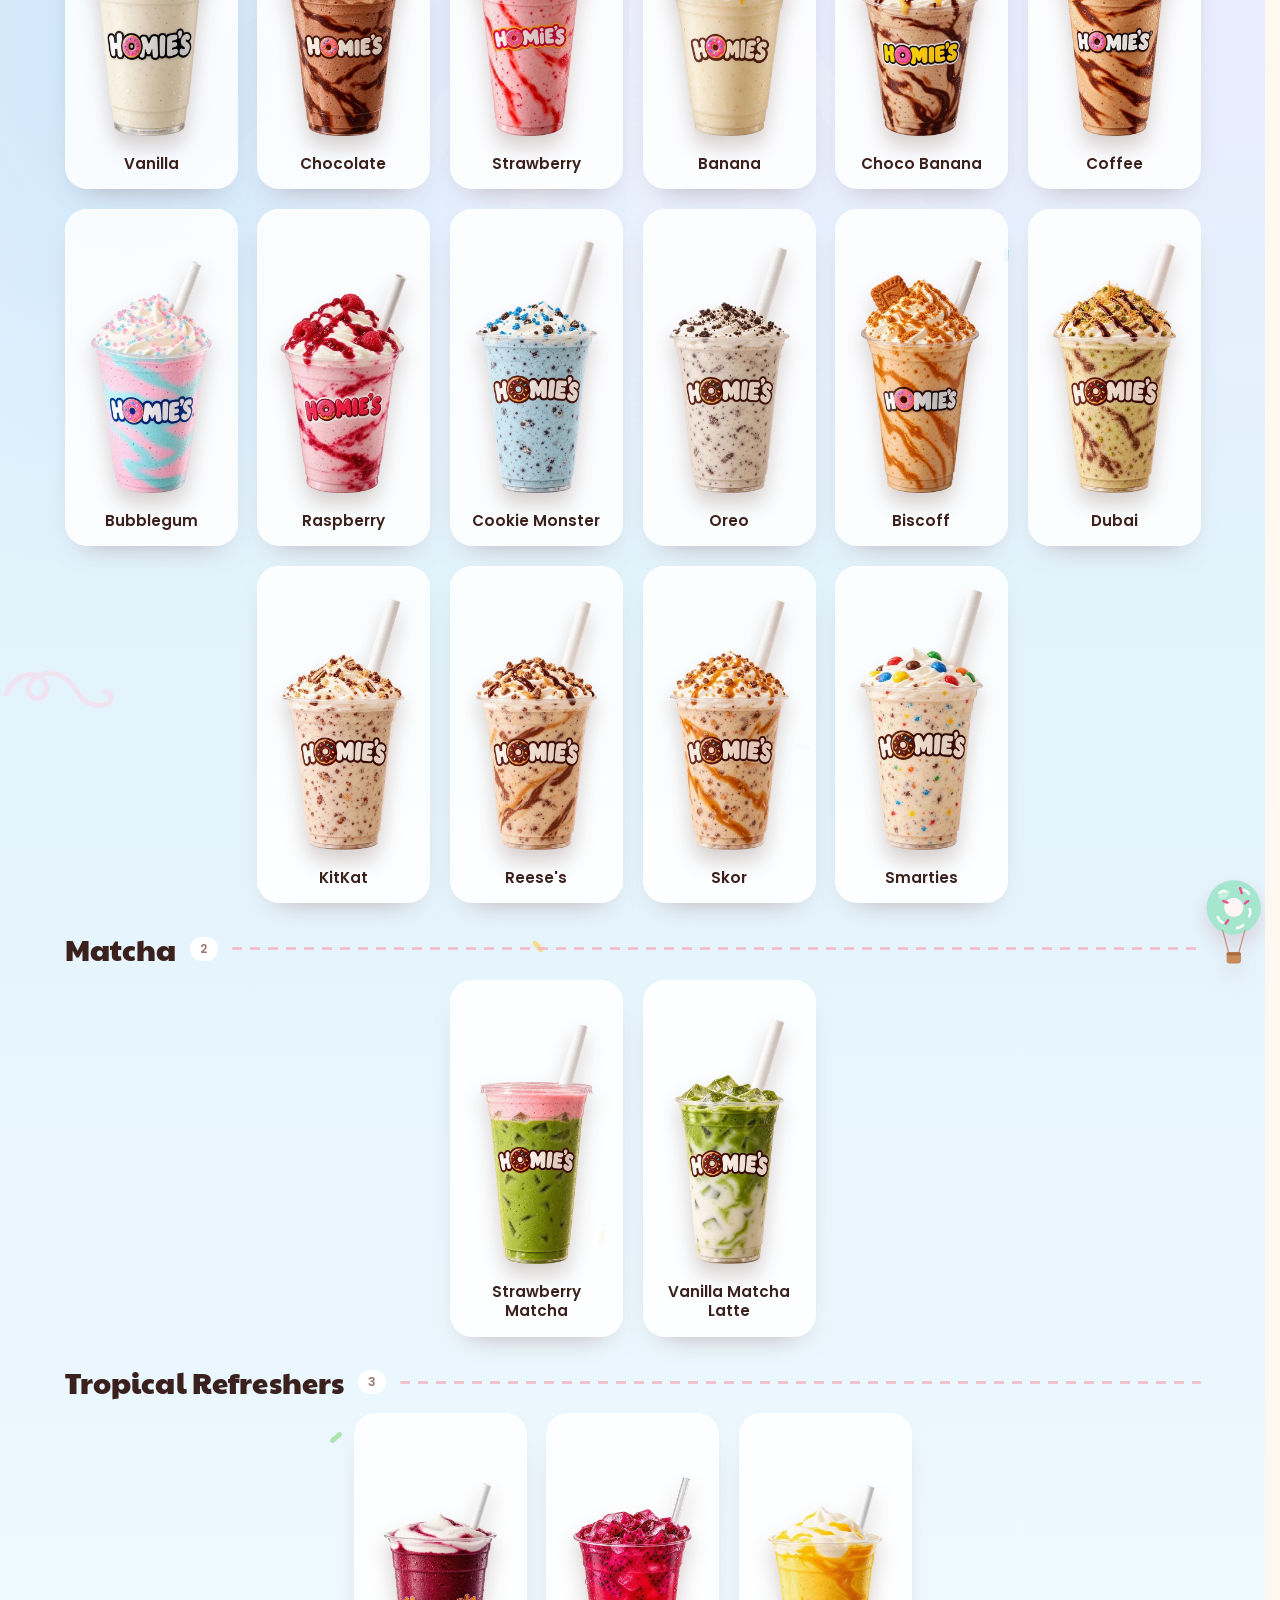
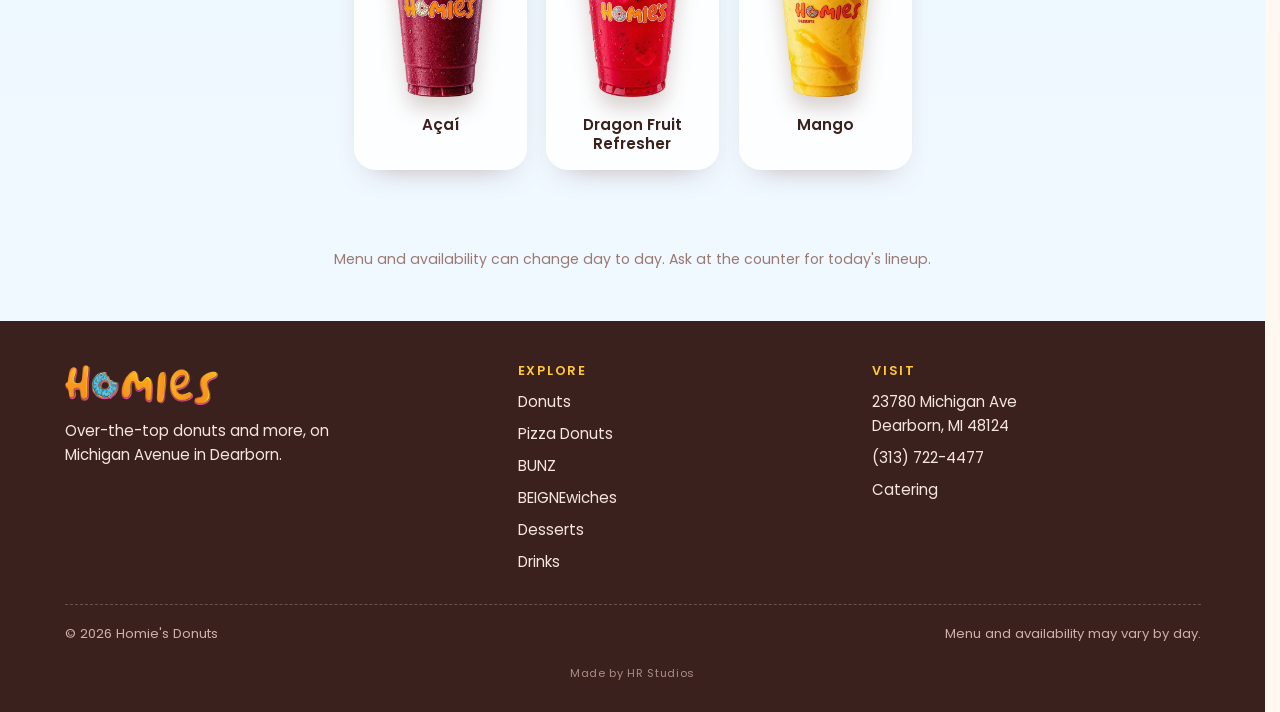
==== commit 8a6503b7: "Relax mascot arms and knees, quicker turn; catering card tilts up on the right until the truck lands" ====
--- a/menu.html
+++ b/menu.html
@@ -10,7 +10,7 @@
   <link rel="preconnect" href="https://fonts.googleapis.com">
   <link rel="preconnect" href="https://fonts.gstatic.com" crossorigin>
   <link href="https://fonts.googleapis.com/css2?family=Paytone+One&family=Poppins:wght@400;500;600;700&display=swap" rel="stylesheet">
-  <link rel="stylesheet" href="css/styles.css?v=13">
+  <link rel="stylesheet" href="css/styles.css?v=14">
   <script>document.documentElement.classList.remove('no-js');</script>
 </head>
 <body>
@@ -170,6 +170,6 @@
   <script src="js/box-overlay.js?v=9"></script>
   <script src="js/effects.js?v=9"></script>
   <script type="importmap">{ "imports": { "three": "https://cdn.jsdelivr.net/npm/three@0.160.0/build/three.module.min.js", "three/addons/": "https://cdn.jsdelivr.net/npm/three@0.160.0/examples/jsm/" } }</script>
-  <script type="module" src="js/hero-scene.js?v=4"></script>
+  <script type="module" src="js/hero-scene.js?v=6"></script>
 </body>
 </html>
--- a/css/styles.css
+++ b/css/styles.css
@@ -1448,10 +1448,20 @@
 .cater-card.drive .puff.p3 { animation: dust-near 0.8s ease-out 0.78s 1 both; }
 @keyframes dust { 0% { opacity: 0; transform: translate(0, 0) scale(0.4); } 25% { opacity: 0.95; } 100% { opacity: 0; transform: translate(-36px, -16px) scale(1.5); } }
 @keyframes dust-near { 0% { opacity: 0; transform: translate(0, 0) scale(0.4); } 25% { opacity: 0.9; } 100% { opacity: 0; transform: translate(-22px, -20px) scale(1.3); } }
-/* the card dips under the landing and springs back once (translate, so its own transforms are untouched) */
-.cater-card.drive { animation: carddip 0.6s cubic-bezier(0.3, 0.7, 0.4, 1) 0.77s 1 both; }
-@keyframes carddip { 0% { translate: 0 0; } 35% { translate: 0 7px; } 70% { translate: 0 -2px; } 100% { translate: 0 0; } }
+/* the card waits tilted up on its right side; the truck lands on that side and presses it back down level
+   (rotate + translate properties, so the card's own reveal/hover transforms and its text are untouched) */
+.catering { --tilt: -2.8deg; --tilt-origin: 0% 50%; padding-top: 50px; }   /* phones: a tall card, so pivot mid-edge */
+@media (min-width: 800px) { .catering { --tilt: -2deg; --tilt-origin: 0% 100%; padding-top: 92px; } }
+.cater-card { rotate: var(--tilt); transform-origin: var(--tilt-origin); }
+.cater-card.drive { animation: cardsettle 0.65s cubic-bezier(0.3, 0.7, 0.4, 1) 0.77s 1 both; }
+@keyframes cardsettle {
+  0% { rotate: var(--tilt); translate: 0 0; }
+  32% { rotate: 0.35deg; translate: 0 4px; }
+  64% { rotate: -0.12deg; translate: 0 -1px; }
+  100% { rotate: 0deg; translate: 0 0; }
+}
 @media (prefers-reduced-motion: reduce) {
   .cater-card .truck, .cater-card.drive .truck { animation: none; transform: none; opacity: 1; }
   .cater-card.drive, .cater-card.drive .puff { animation: none; }
-}
+  .cater-card { rotate: none; }
+}
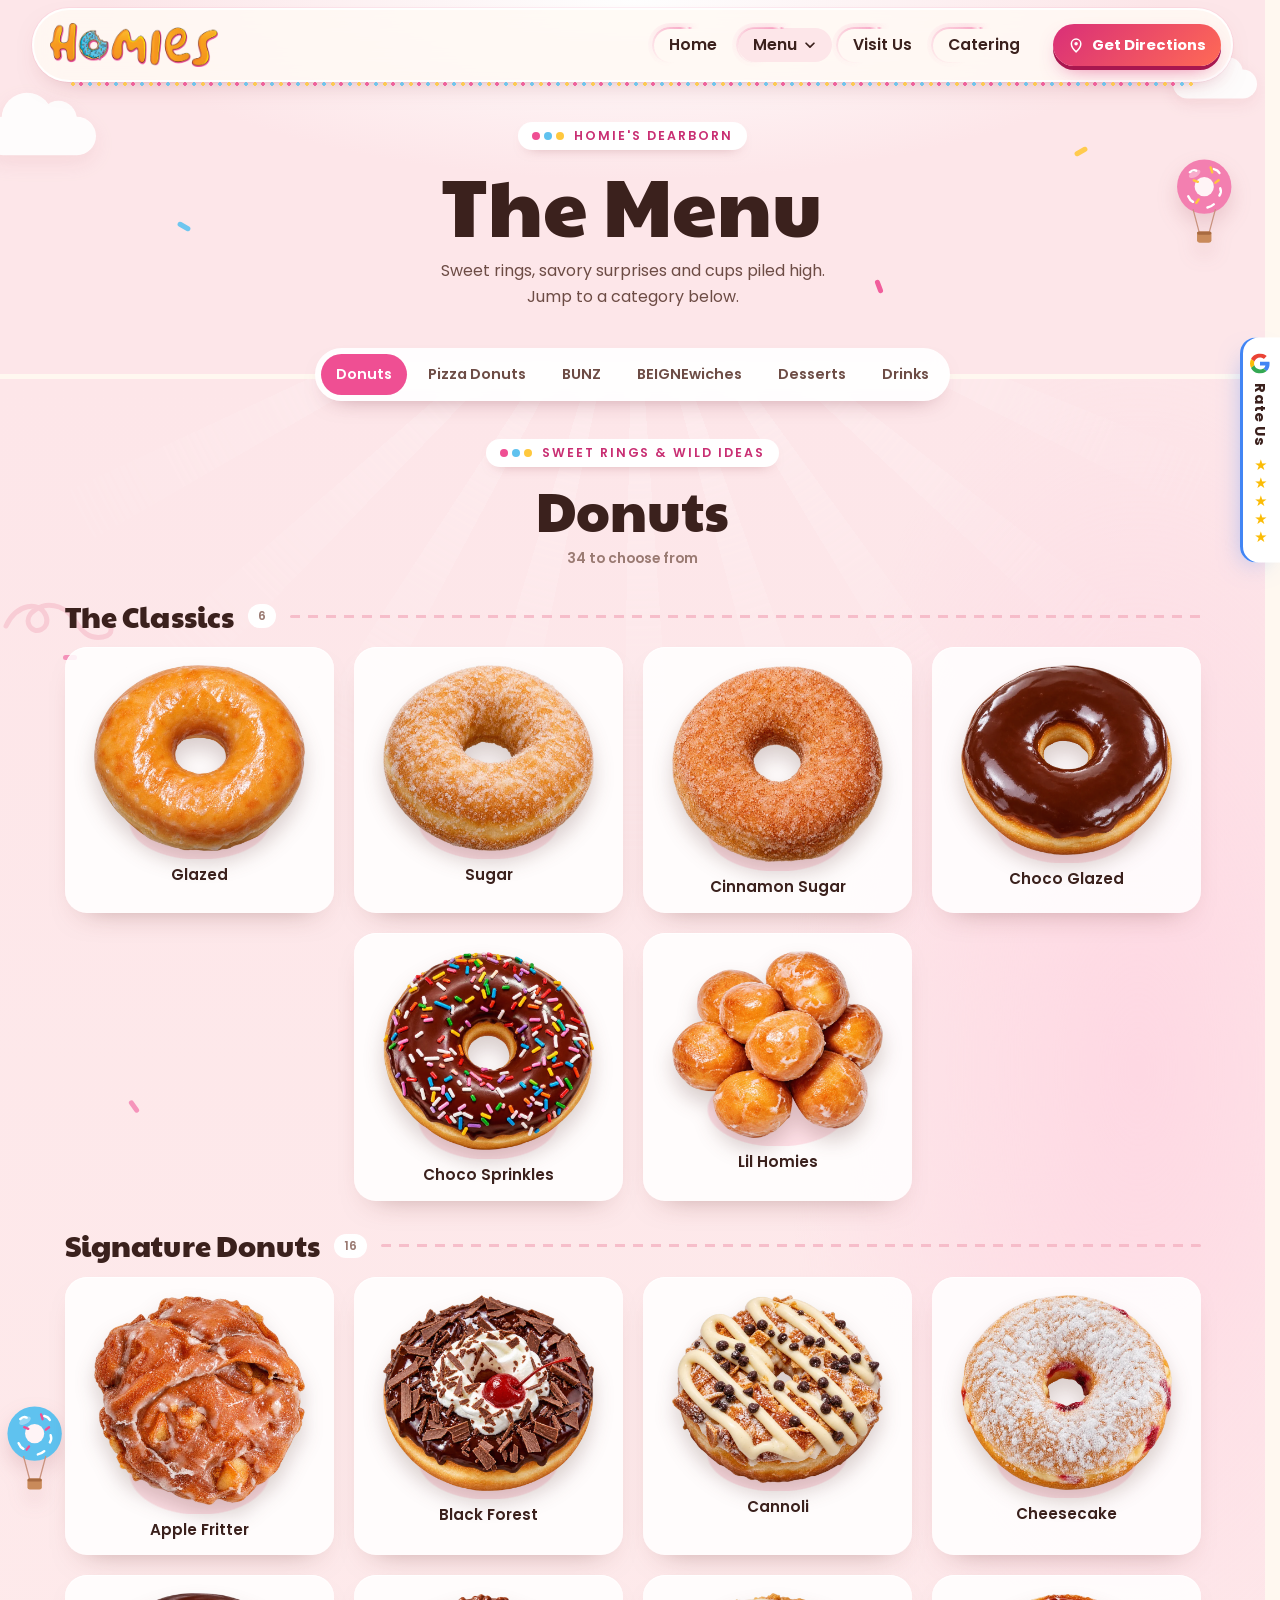
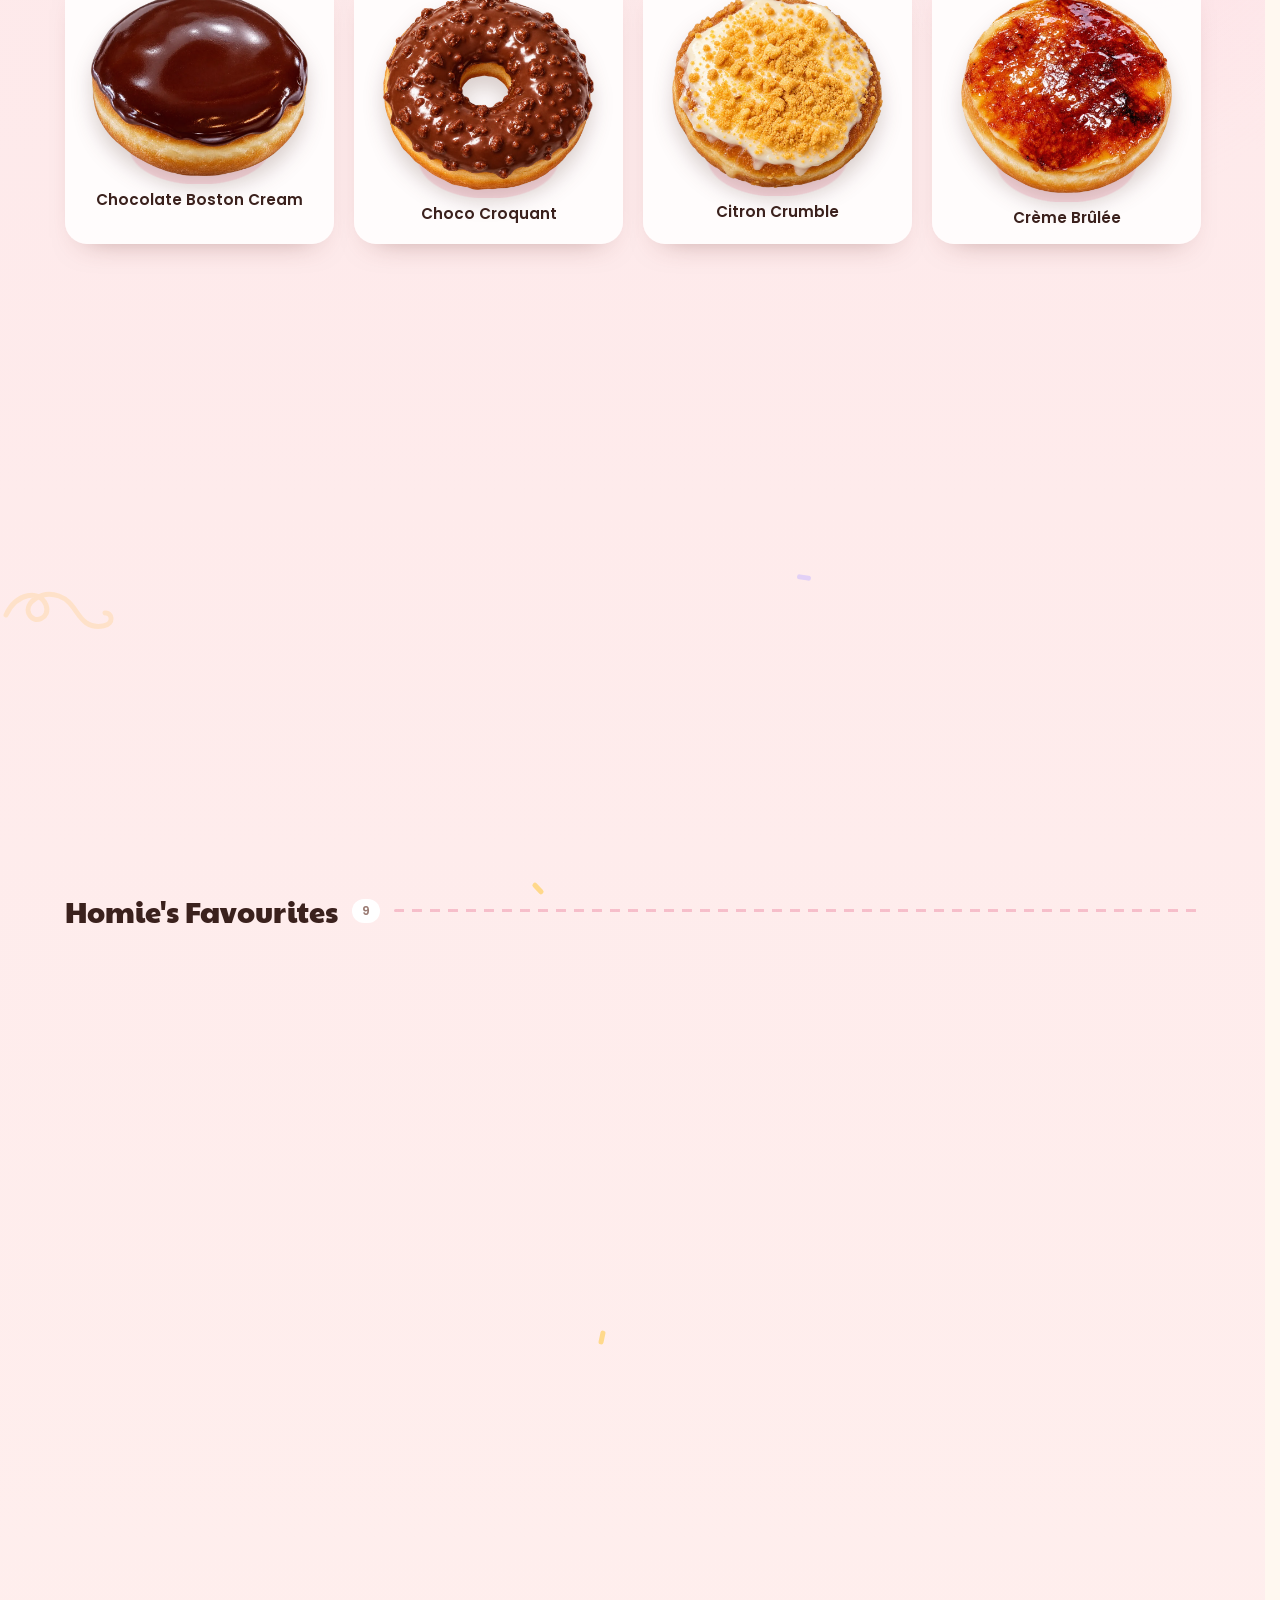
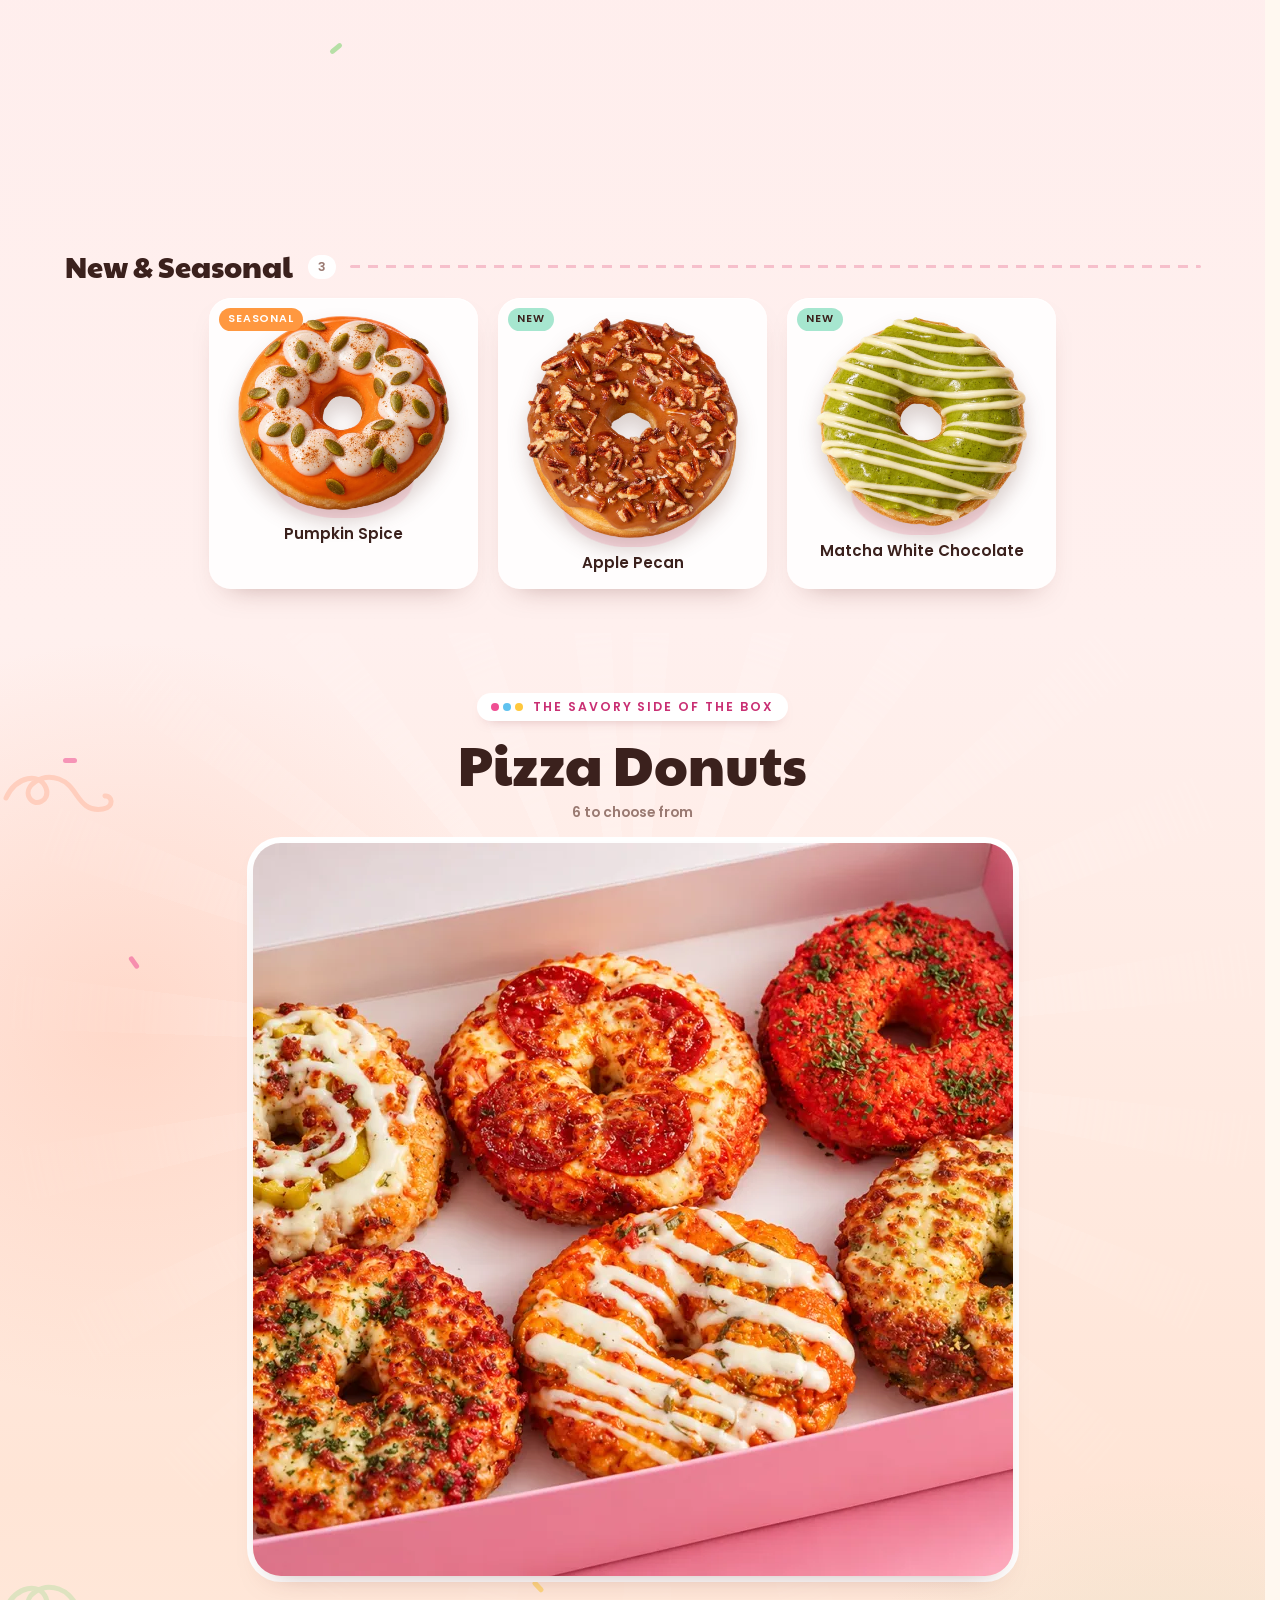
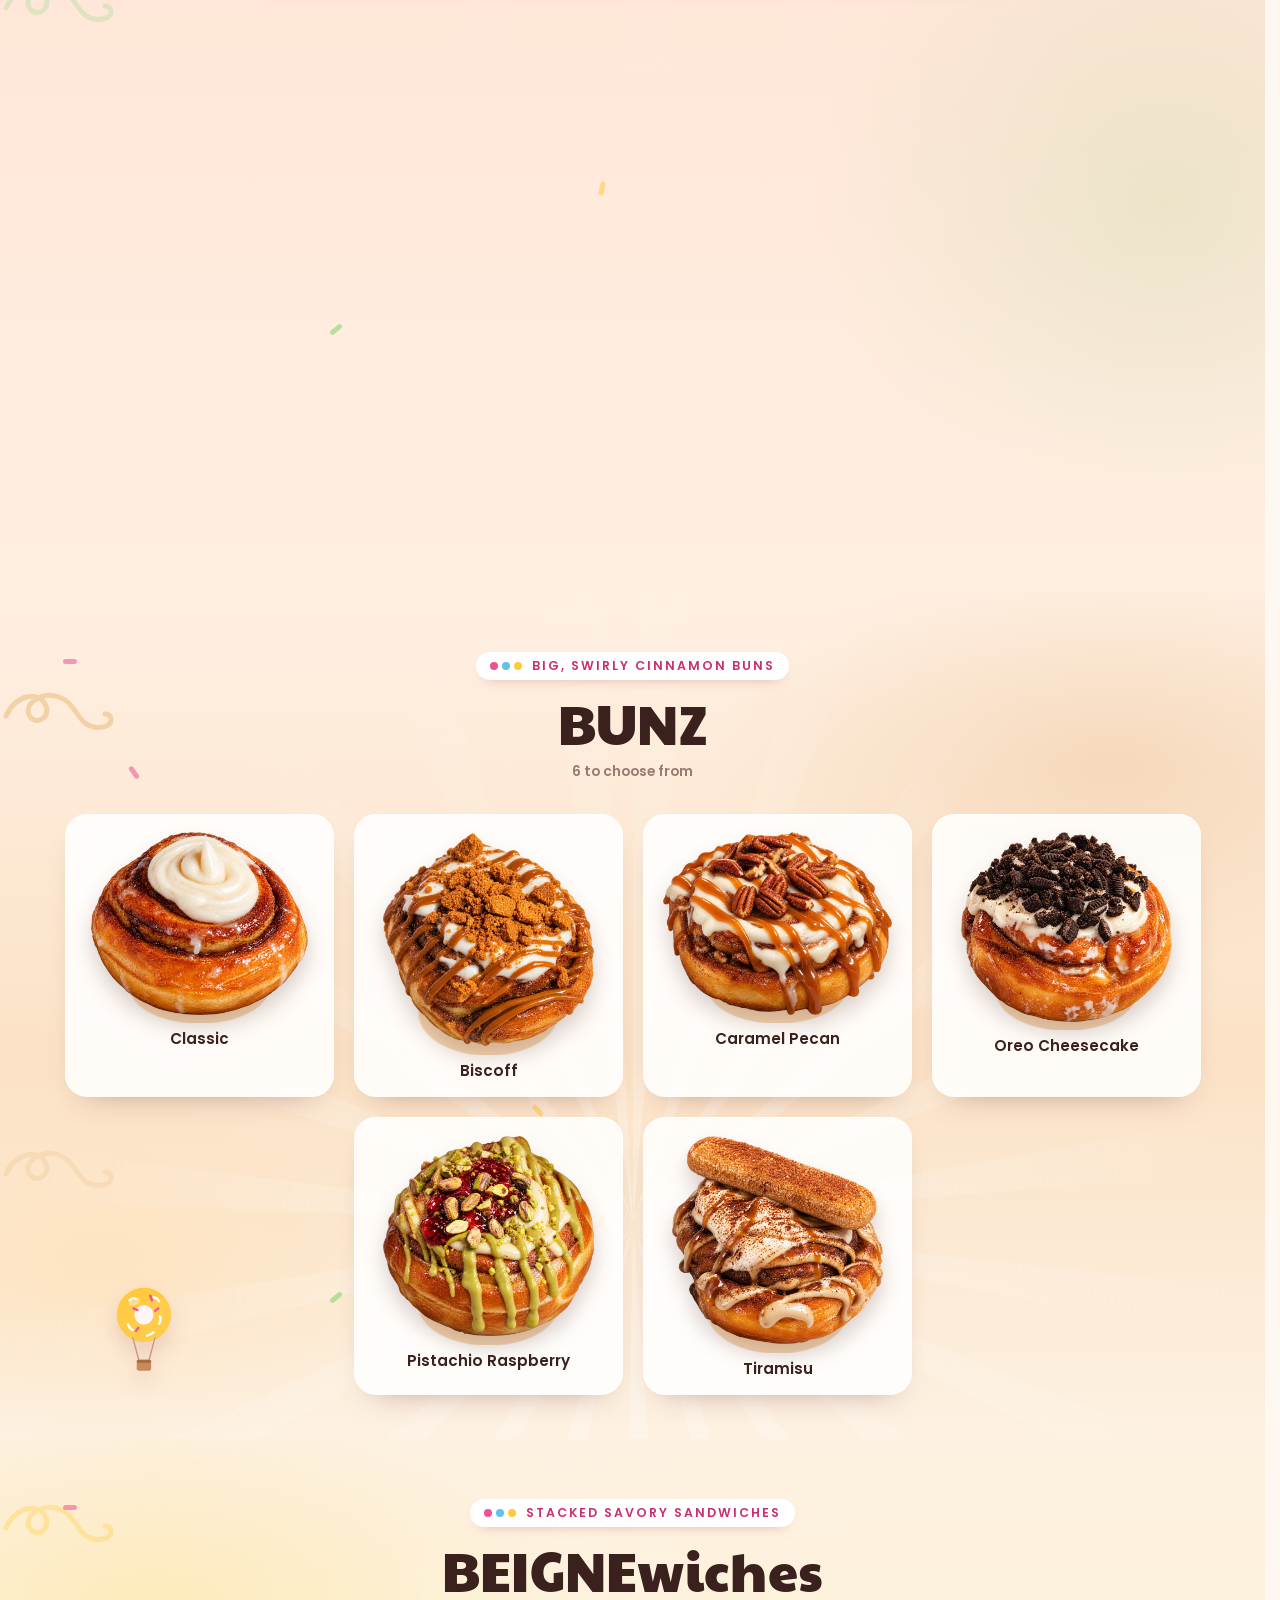
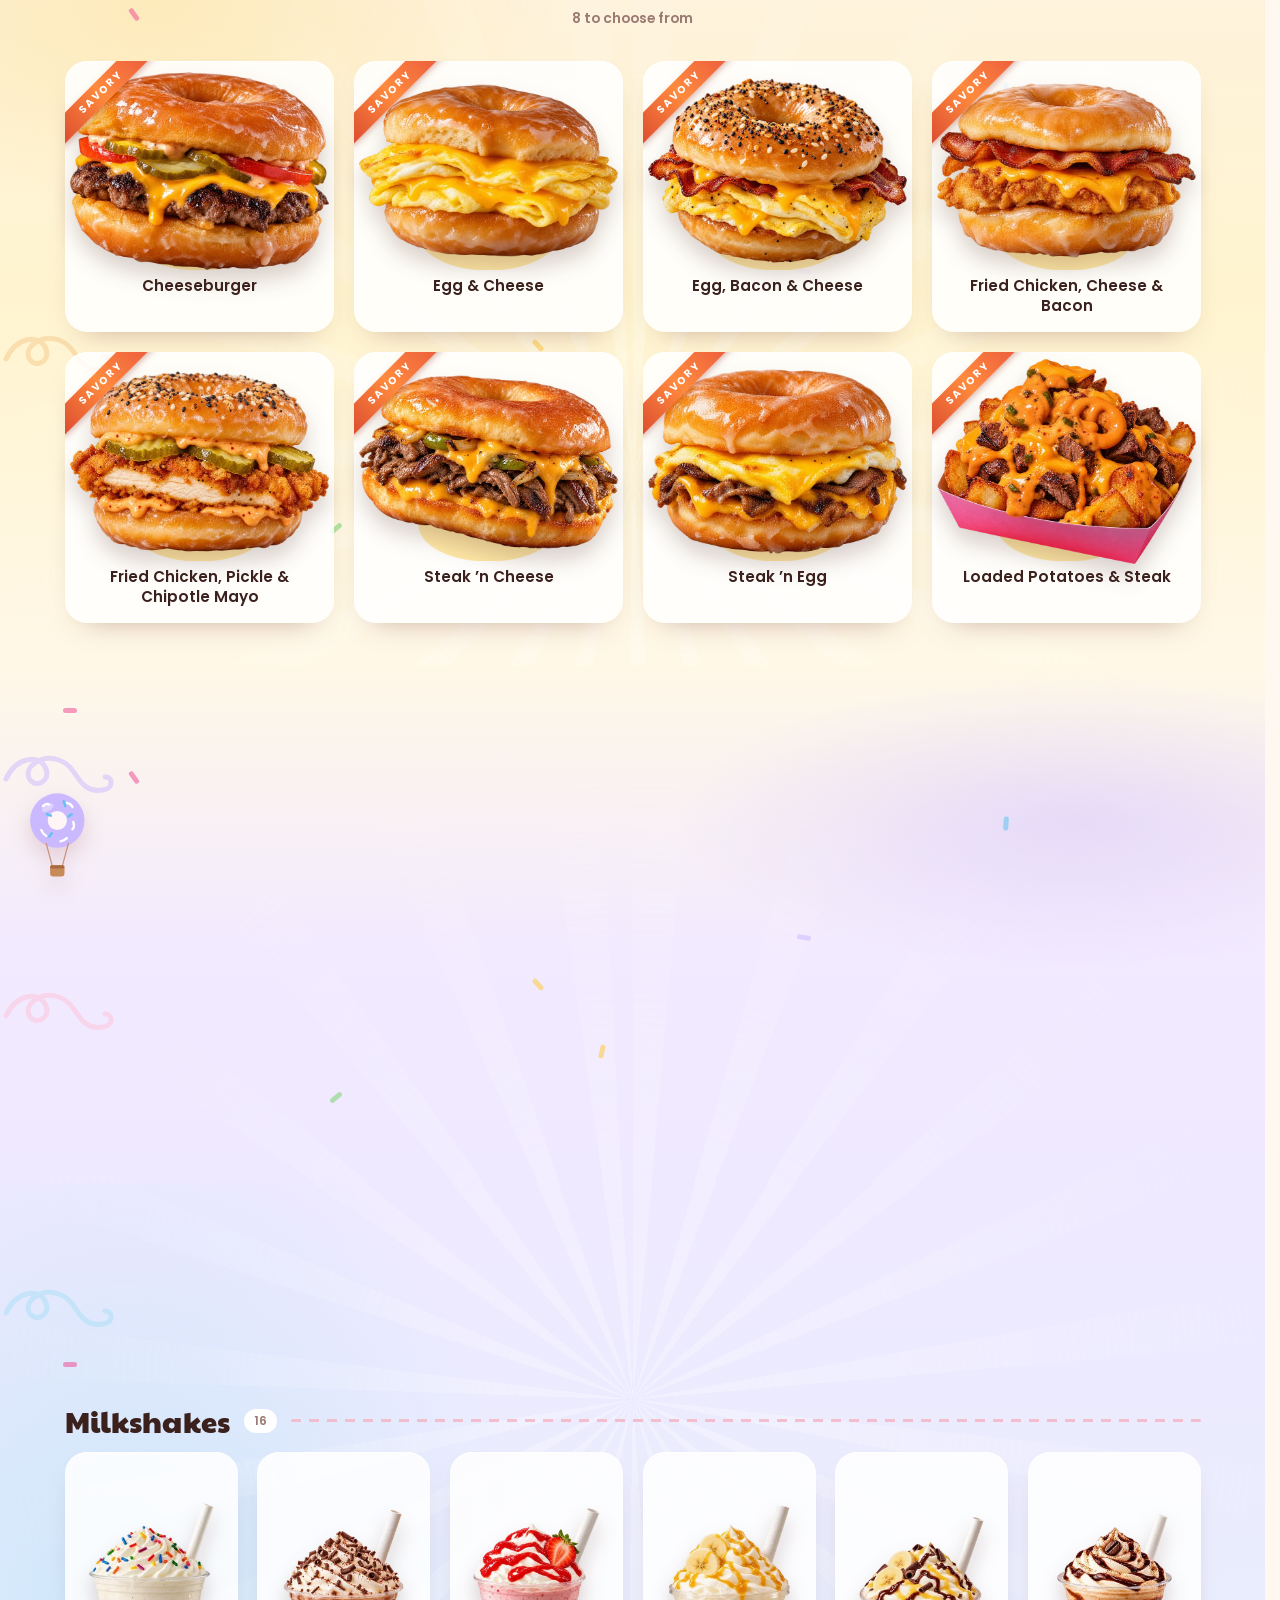
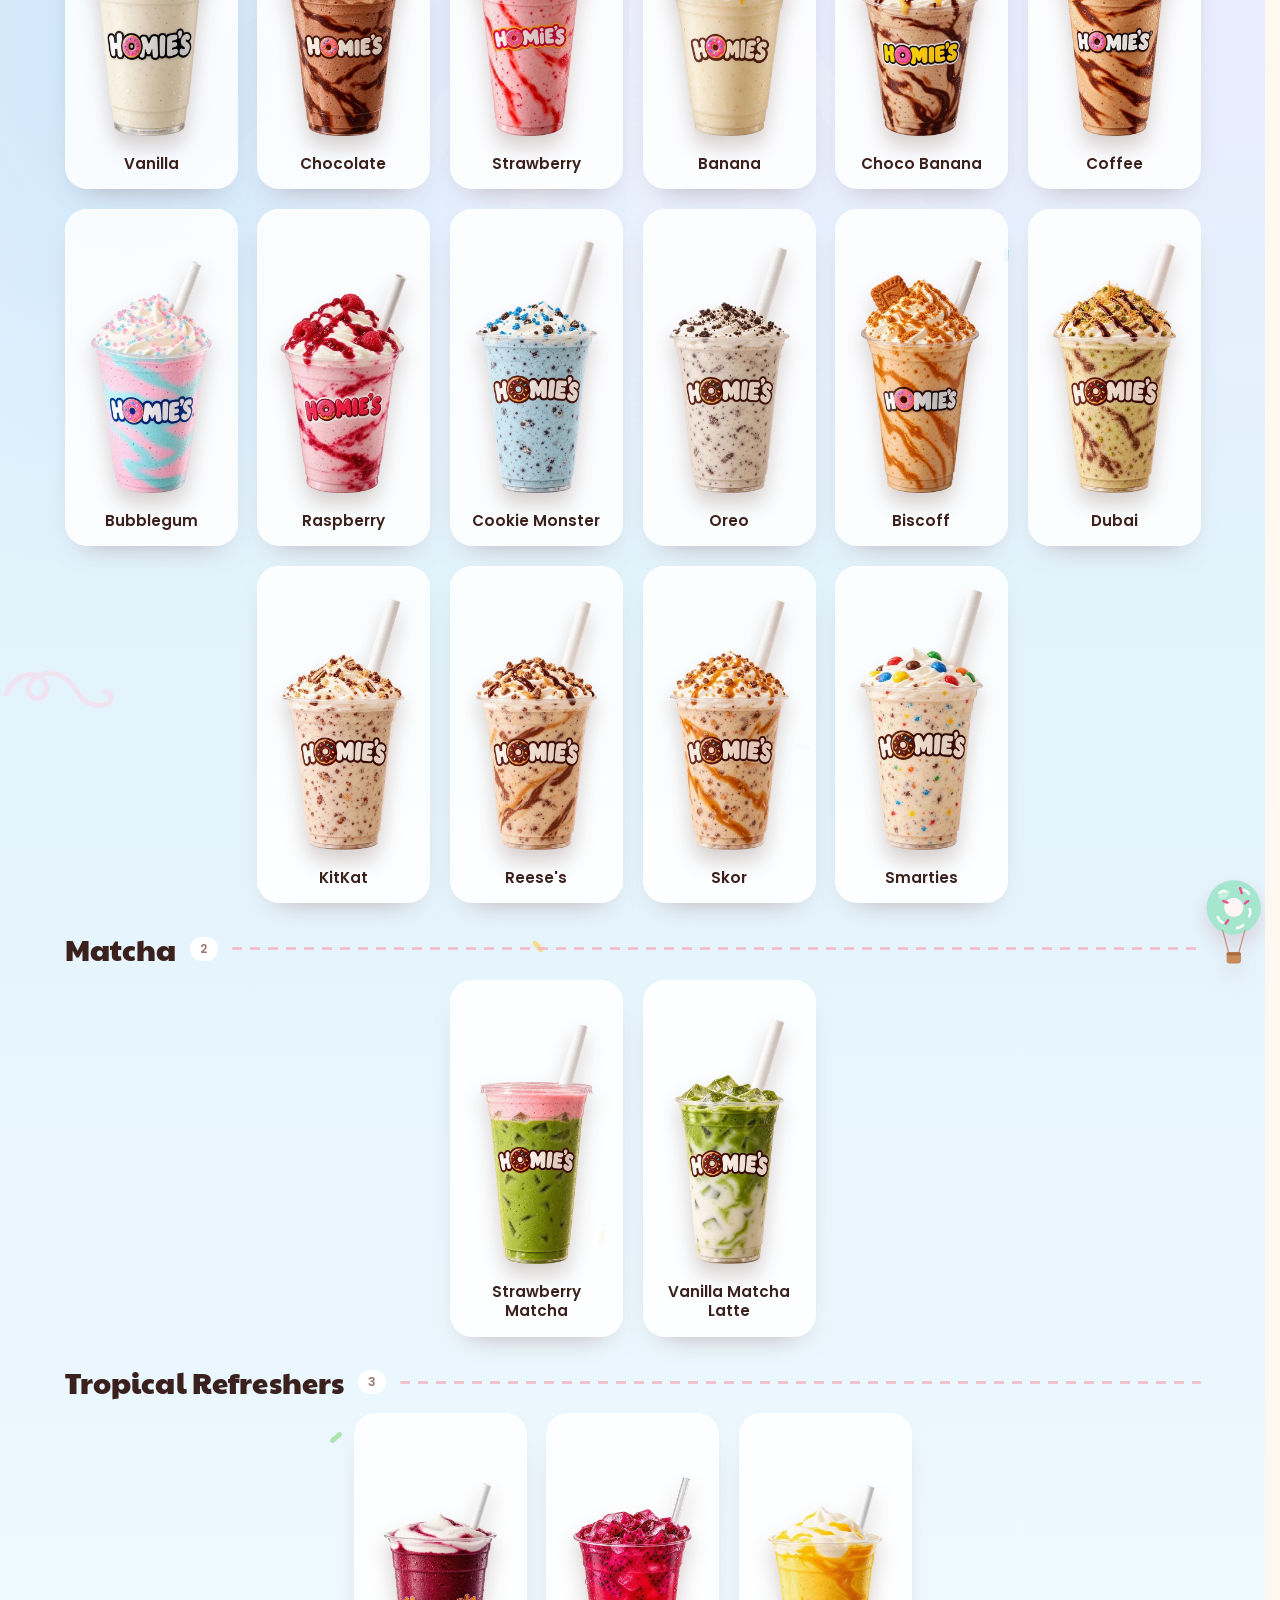
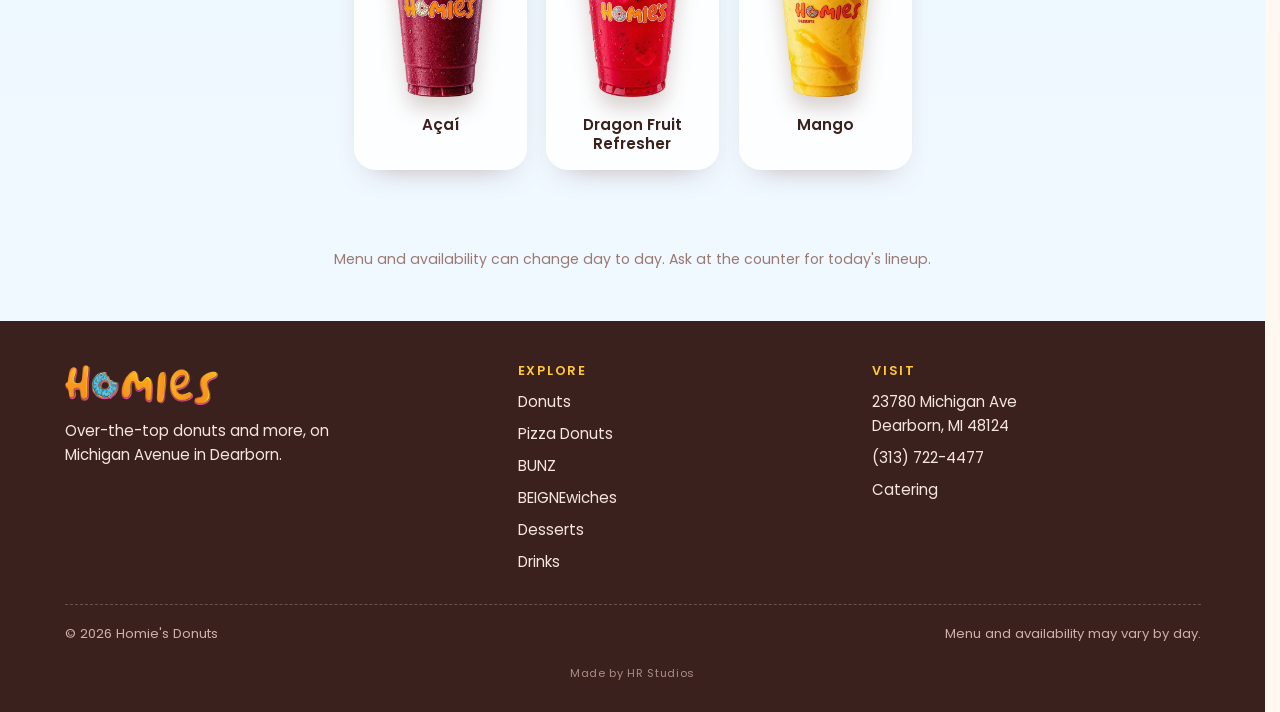
==== commit 9caceb8e: "Mascot lifts the donut over its head and runs with it; truck drops ~1s after the card is fully in vi" ====
--- a/menu.html
+++ b/menu.html
@@ -10,7 +10,7 @@
   <link rel="preconnect" href="https://fonts.googleapis.com">
   <link rel="preconnect" href="https://fonts.gstatic.com" crossorigin>
   <link href="https://fonts.googleapis.com/css2?family=Paytone+One&family=Poppins:wght@400;500;600;700&display=swap" rel="stylesheet">
-  <link rel="stylesheet" href="css/styles.css?v=14">
+  <link rel="stylesheet" href="css/styles.css?v=15">
   <script>document.documentElement.classList.remove('no-js');</script>
 </head>
 <body>
@@ -168,8 +168,8 @@
   <script src="js/hero-box.js?v=13"></script>
   <script src="js/product-view.js?v=9"></script>
   <script src="js/box-overlay.js?v=9"></script>
-  <script src="js/effects.js?v=9"></script>
+  <script src="js/effects.js?v=10"></script>
   <script type="importmap">{ "imports": { "three": "https://cdn.jsdelivr.net/npm/three@0.160.0/build/three.module.min.js", "three/addons/": "https://cdn.jsdelivr.net/npm/three@0.160.0/examples/jsm/" } }</script>
-  <script type="module" src="js/hero-scene.js?v=6"></script>
+  <script type="module" src="js/hero-scene.js?v=7"></script>
 </body>
 </html>
--- a/css/styles.css
+++ b/css/styles.css
@@ -1429,13 +1429,13 @@
 /* ---------- catering truck: drops in from above, lands with a puff of dust behind it, and the card gives under it ---------- */
 .truck-box { position: relative; max-width: 480px; margin: 0 auto; }
 .cater-card .truck { transform: translateY(-170%) rotate(-5deg); opacity: 0; }
-.cater-card.drive .truck { opacity: 1; transform: none; animation: truckdrop 1.25s both, truckidle 2.4s ease-in-out 1.6s infinite; }
+.cater-card.drive .truck { opacity: 1; transform: none; animation: truckdrop 0.85s both, truckidle 2.4s ease-in-out 1.2s infinite; }
 @keyframes truckdrop {
   0% { transform: translateY(-170%) rotate(-5deg); opacity: 0; animation-timing-function: cubic-bezier(0.45, 0, 0.85, 0.5); }
-  10% { opacity: 1; }
-  62% { transform: translateY(0) rotate(0deg) scale(1.04, 0.93); animation-timing-function: cubic-bezier(0.2, 0.7, 0.4, 1); }
-  78% { transform: translateY(-4%) rotate(0.6deg) scale(0.99, 1.02); animation-timing-function: cubic-bezier(0.5, 0, 0.6, 1); }
-  90% { transform: translateY(0) scale(1.01, 0.99); }
+  8% { opacity: 1; }
+  53% { transform: translateY(0) rotate(0deg) scale(1.04, 0.93); animation-timing-function: cubic-bezier(0.2, 0.7, 0.4, 1); }
+  72% { transform: translateY(-4%) rotate(0.6deg) scale(0.99, 1.02); animation-timing-function: cubic-bezier(0.5, 0, 0.6, 1); }
+  87% { transform: translateY(0) scale(1.01, 0.99); }
   100% { transform: none; opacity: 1; }
 }
 /* dust only behind the truck, at its rear wheel (the truck faces right), drifting back and up */
@@ -1443,9 +1443,9 @@
 .cater-card .puff.p1 { left: 16%; width: 30px; height: 30px; }
 .cater-card .puff.p2 { left: 8%; width: 22px; height: 22px; }
 .cater-card .puff.p3 { left: 22%; width: 17px; height: 17px; }
-.cater-card.drive .puff { animation: dust 0.95s ease-out 0.76s 1 both; }
-.cater-card.drive .puff.p2 { animation-delay: 0.8s; }
-.cater-card.drive .puff.p3 { animation: dust-near 0.8s ease-out 0.78s 1 both; }
+.cater-card.drive .puff { animation: dust 0.95s ease-out 0.44s 1 both; }
+.cater-card.drive .puff.p2 { animation-delay: 0.48s; }
+.cater-card.drive .puff.p3 { animation: dust-near 0.8s ease-out 0.46s 1 both; }
 @keyframes dust { 0% { opacity: 0; transform: translate(0, 0) scale(0.4); } 25% { opacity: 0.95; } 100% { opacity: 0; transform: translate(-36px, -16px) scale(1.5); } }
 @keyframes dust-near { 0% { opacity: 0; transform: translate(0, 0) scale(0.4); } 25% { opacity: 0.9; } 100% { opacity: 0; transform: translate(-22px, -20px) scale(1.3); } }
 /* the card waits tilted up on its right side; the truck lands on that side and presses it back down level
@@ -1453,7 +1453,7 @@
 .catering { --tilt: -2.8deg; --tilt-origin: 0% 50%; padding-top: 50px; }   /* phones: a tall card, so pivot mid-edge */
 @media (min-width: 800px) { .catering { --tilt: -2deg; --tilt-origin: 0% 100%; padding-top: 92px; } }
 .cater-card { rotate: var(--tilt); transform-origin: var(--tilt-origin); }
-.cater-card.drive { animation: cardsettle 0.65s cubic-bezier(0.3, 0.7, 0.4, 1) 0.77s 1 both; }
+.cater-card.drive { animation: cardsettle 0.65s cubic-bezier(0.3, 0.7, 0.4, 1) 0.45s 1 both; }
 @keyframes cardsettle {
   0% { rotate: var(--tilt); translate: 0 0; }
   32% { rotate: 0.35deg; translate: 0 4px; }
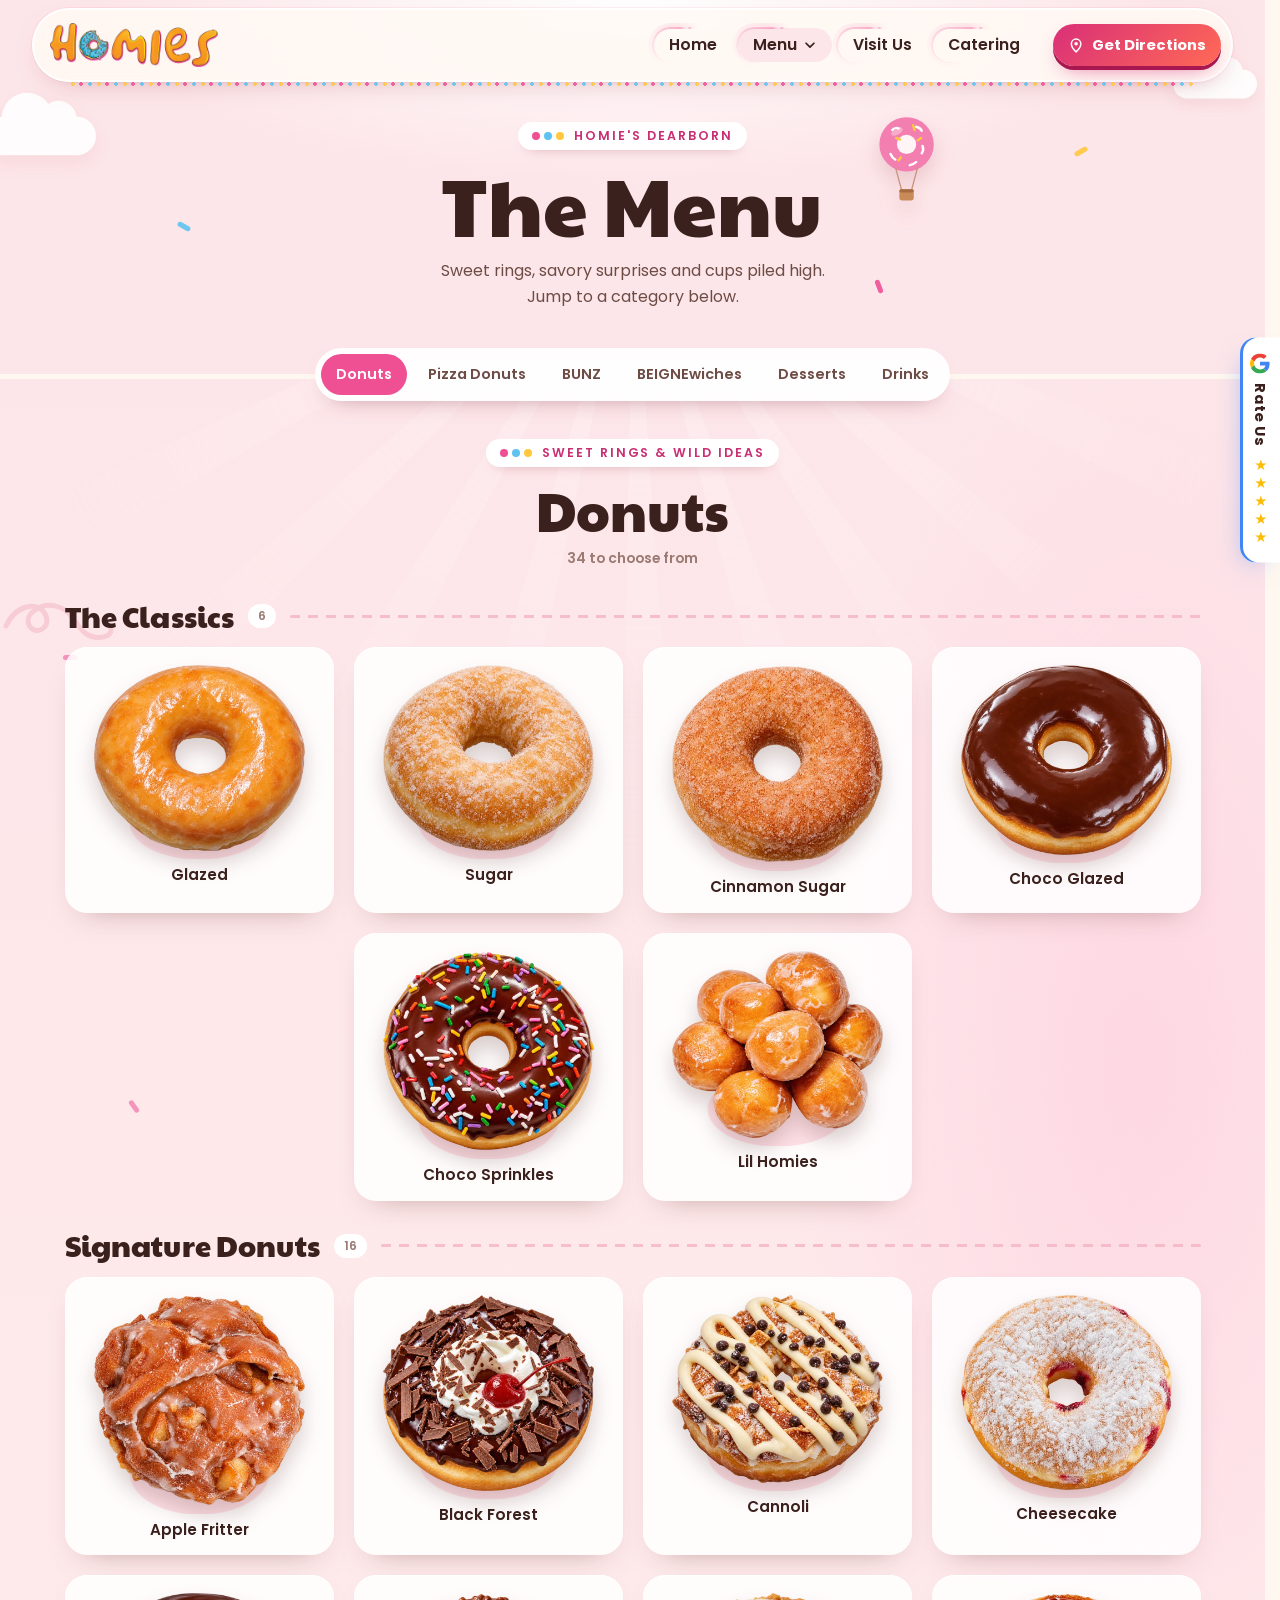
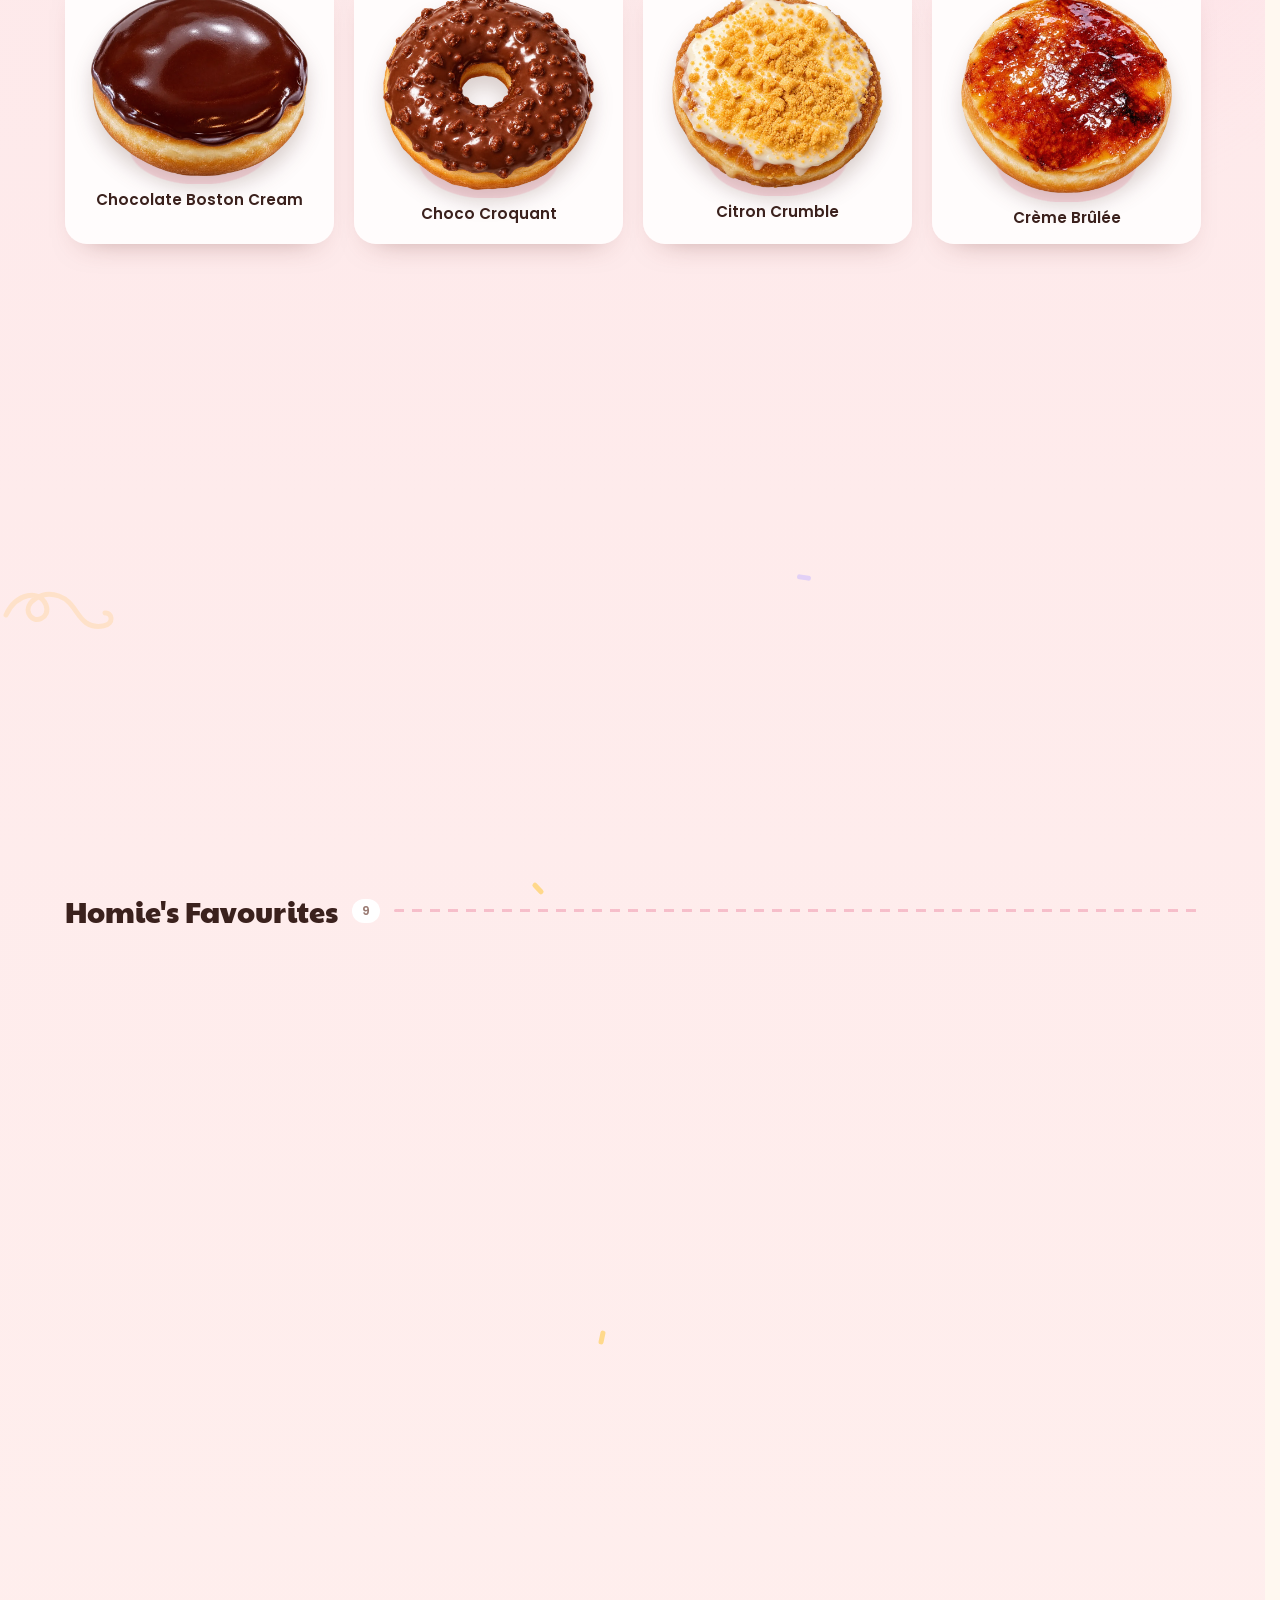
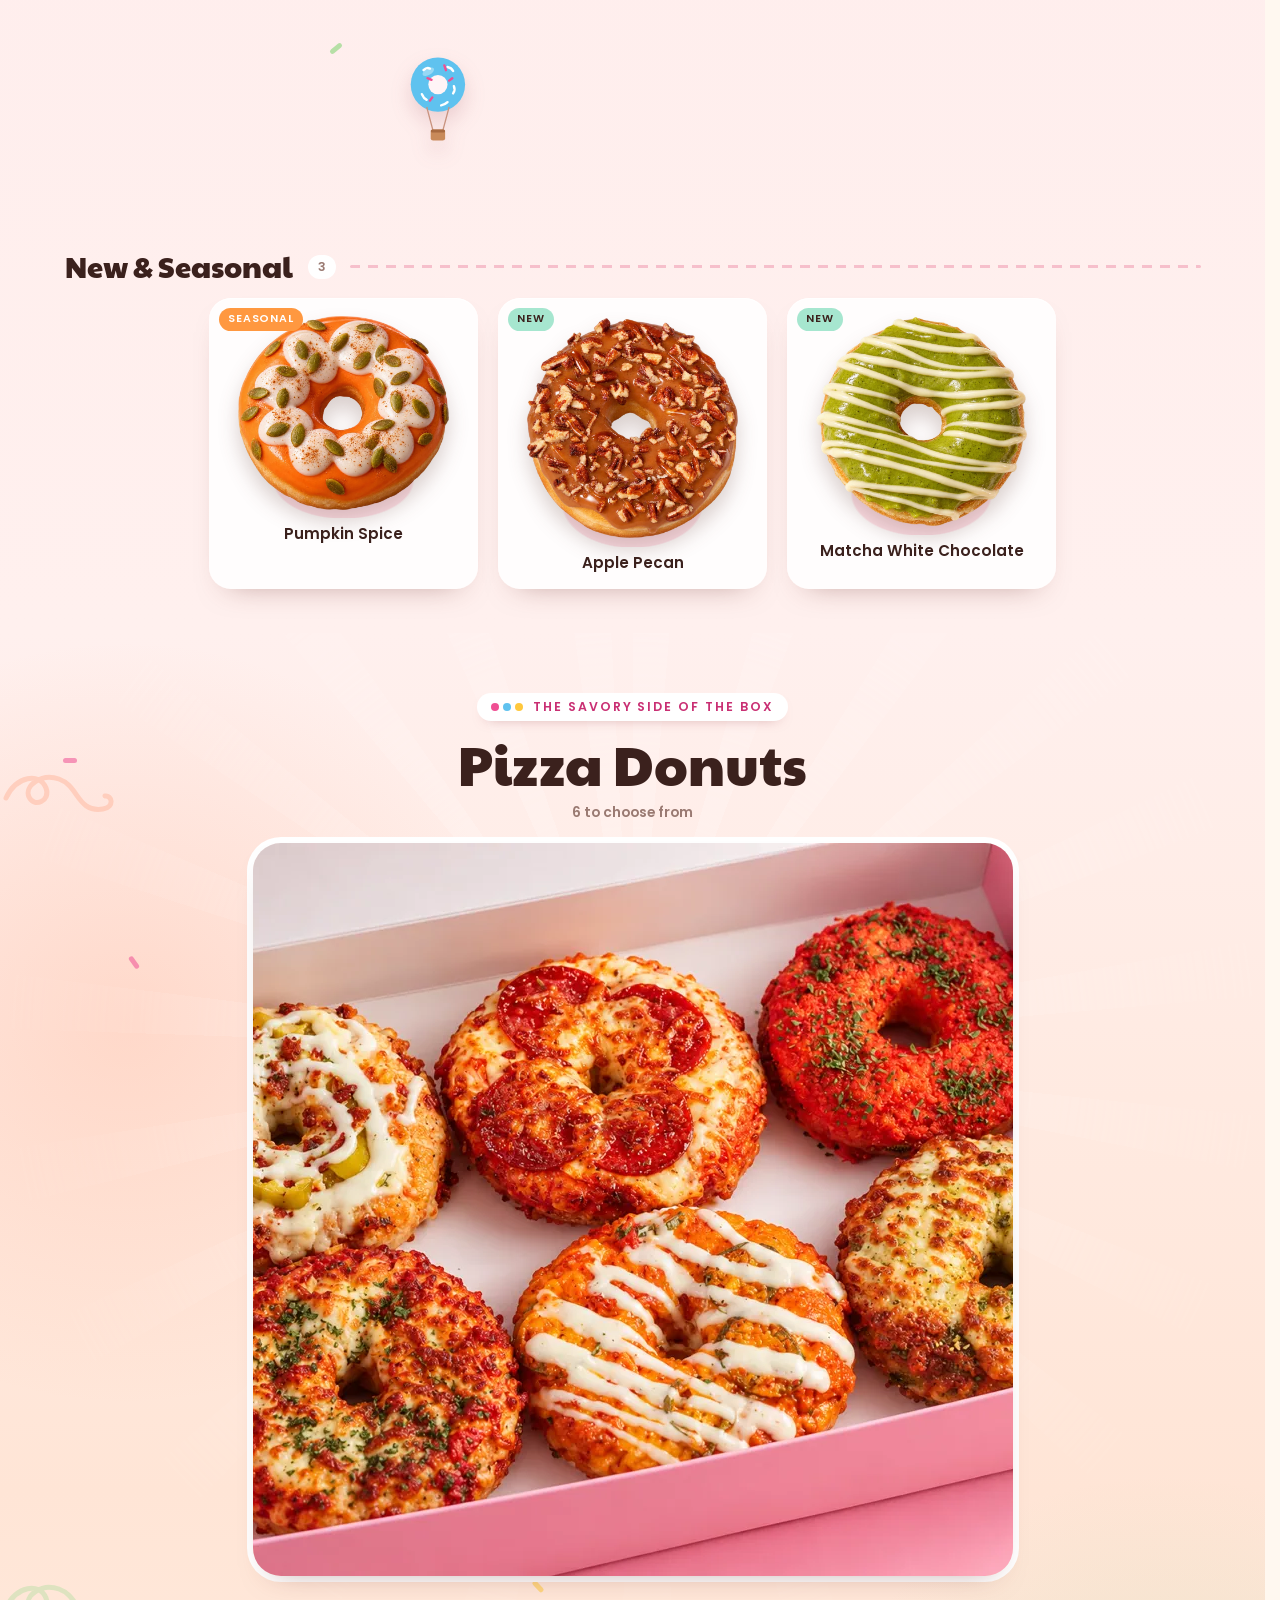
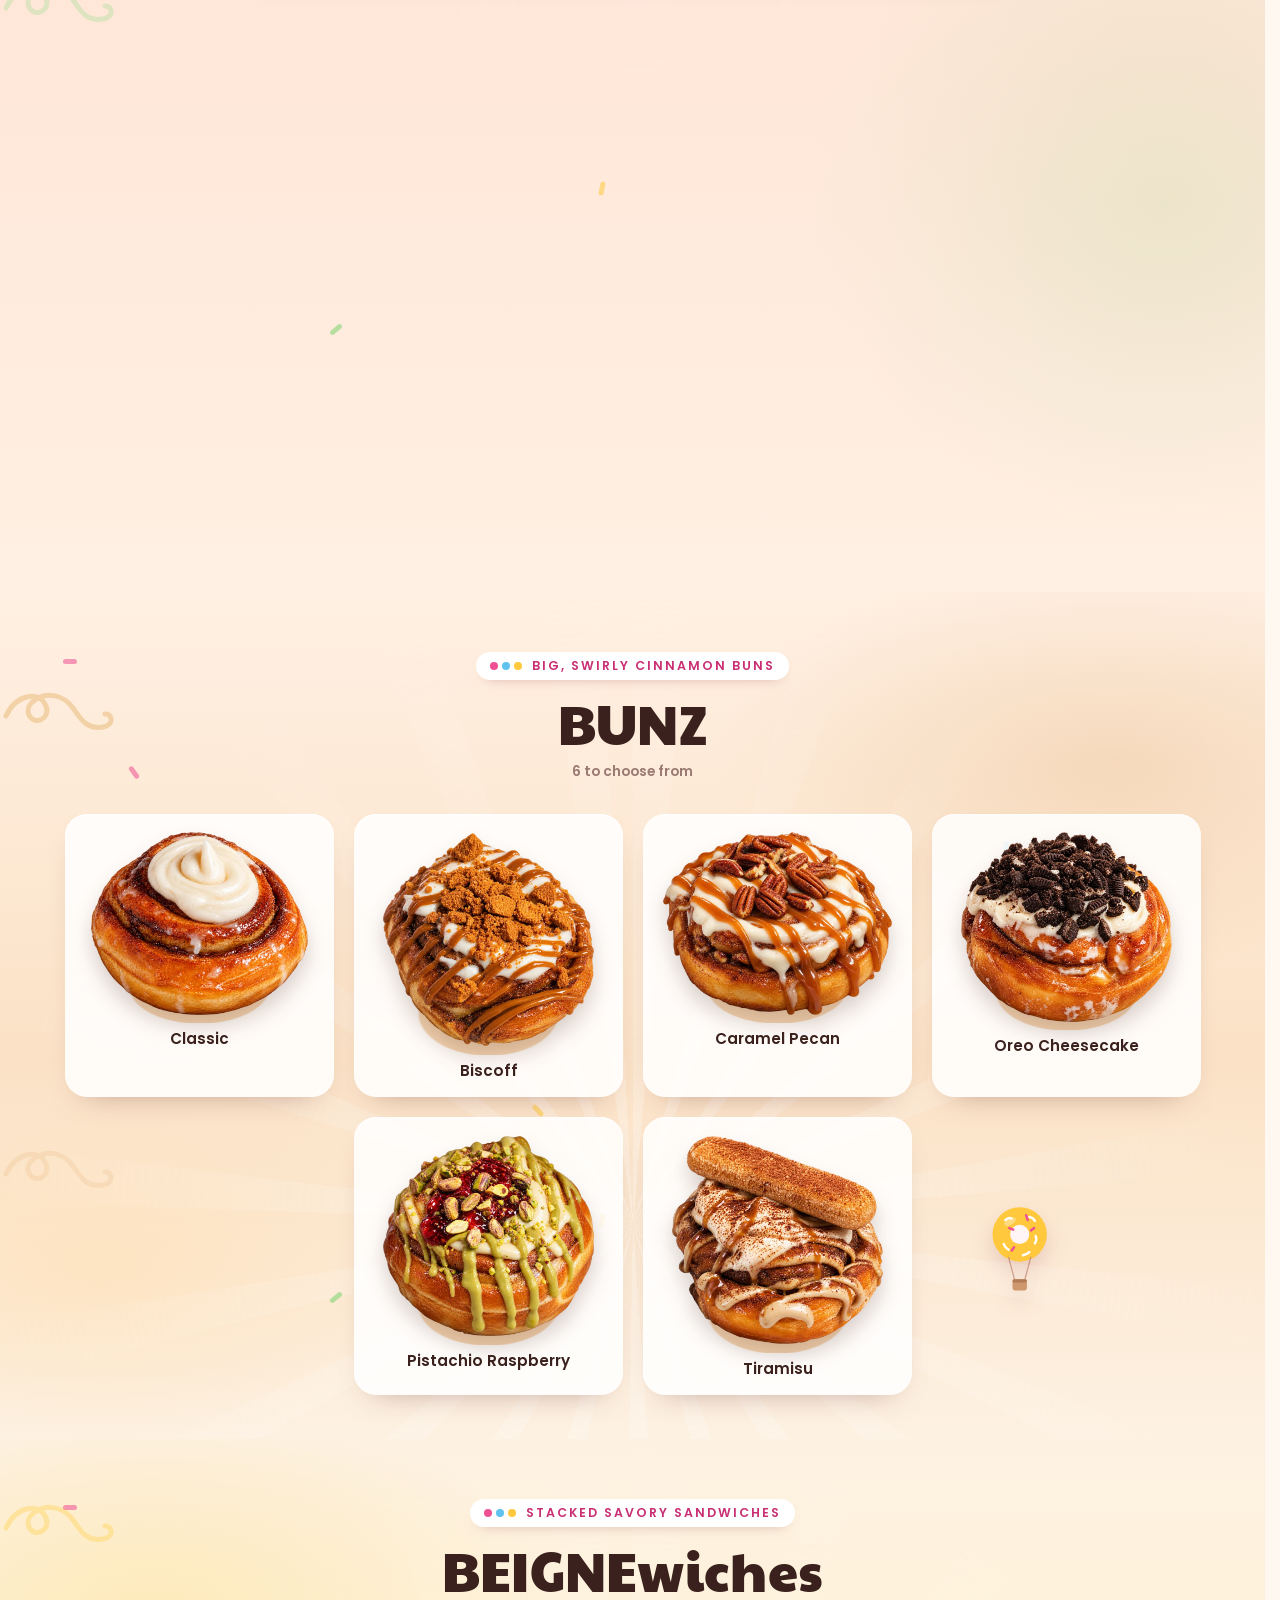
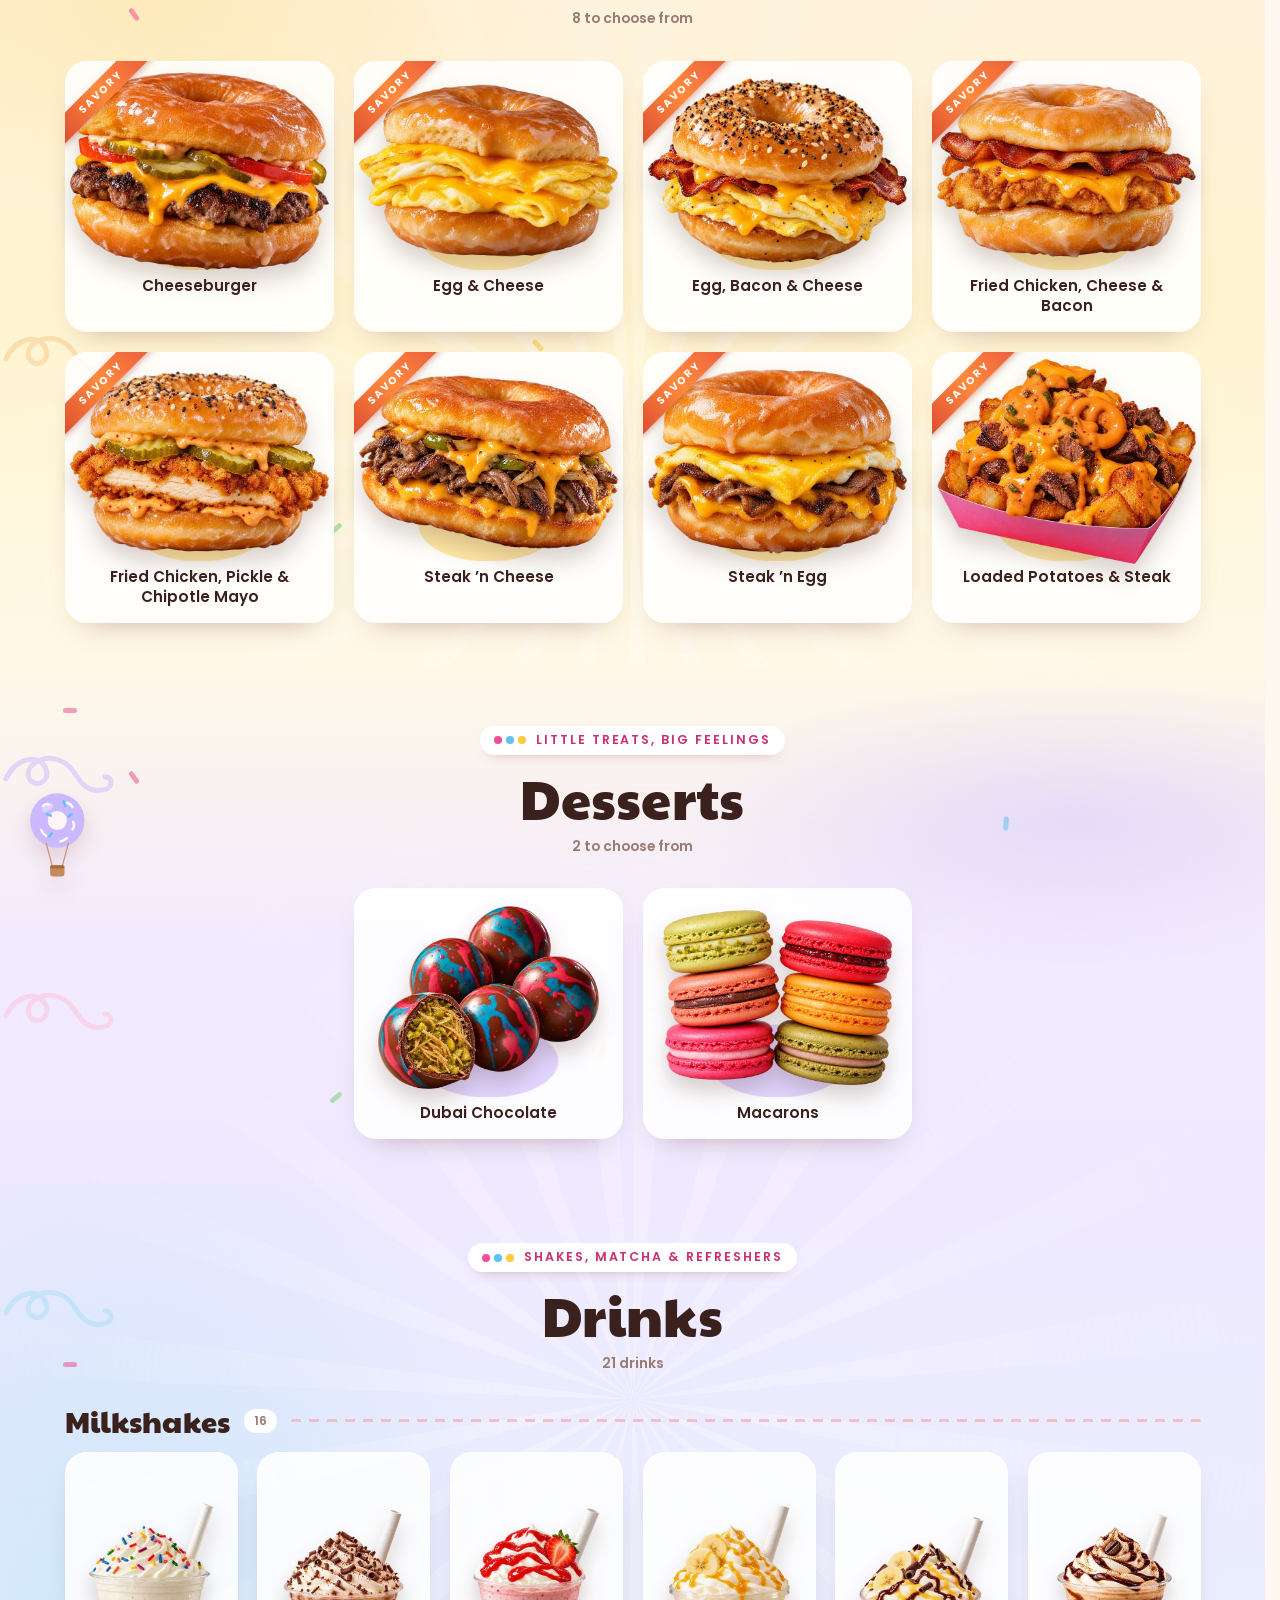
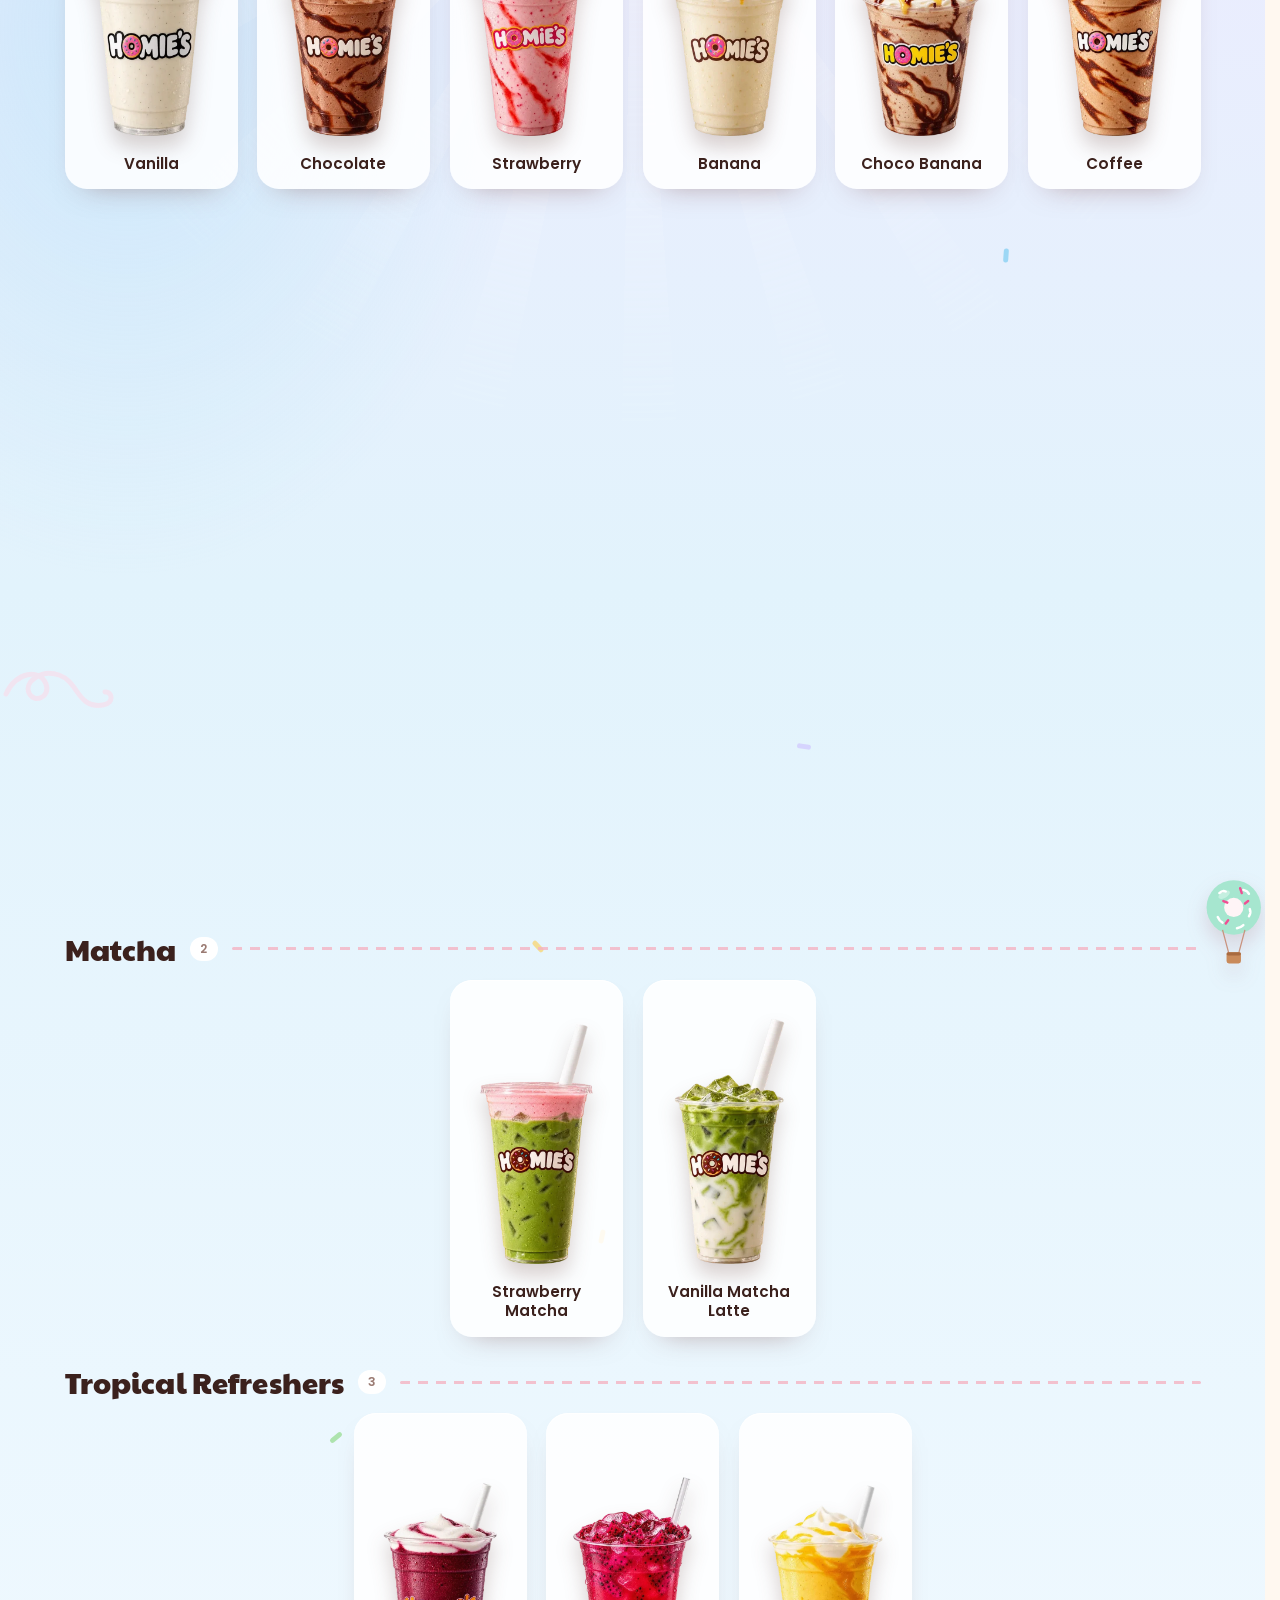
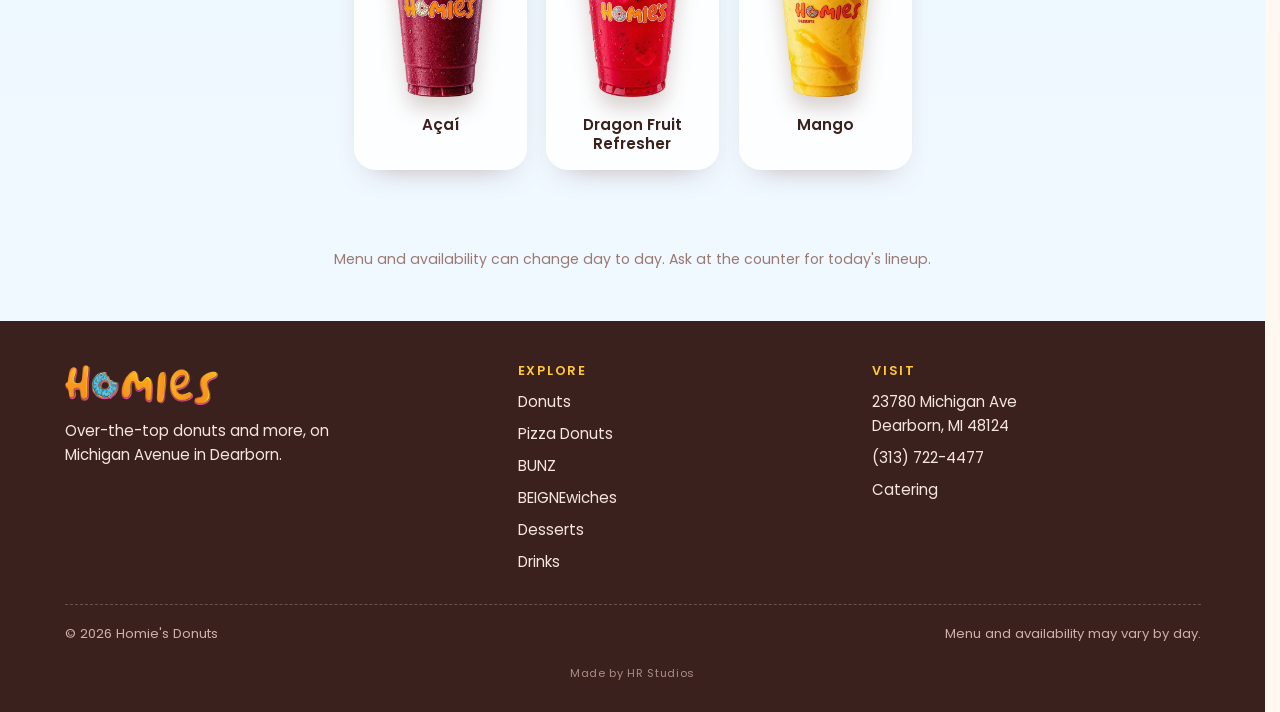
==== commit de8fc316: "Back to carrying the donut in front; truck landing hits harder (dust clouds, slam lines, hood steam," ====
--- a/menu.html
+++ b/menu.html
@@ -10,7 +10,7 @@
   <link rel="preconnect" href="https://fonts.googleapis.com">
   <link rel="preconnect" href="https://fonts.gstatic.com" crossorigin>
   <link href="https://fonts.googleapis.com/css2?family=Paytone+One&family=Poppins:wght@400;500;600;700&display=swap" rel="stylesheet">
-  <link rel="stylesheet" href="css/styles.css?v=15">
+  <link rel="stylesheet" href="css/styles.css?v=16">
   <script>document.documentElement.classList.remove('no-js');</script>
 </head>
 <body>
@@ -170,6 +170,6 @@
   <script src="js/box-overlay.js?v=9"></script>
   <script src="js/effects.js?v=10"></script>
   <script type="importmap">{ "imports": { "three": "https://cdn.jsdelivr.net/npm/three@0.160.0/build/three.module.min.js", "three/addons/": "https://cdn.jsdelivr.net/npm/three@0.160.0/examples/jsm/" } }</script>
-  <script type="module" src="js/hero-scene.js?v=7"></script>
+  <script type="module" src="js/hero-scene.js?v=8"></script>
 </body>
 </html>
--- a/css/styles.css
+++ b/css/styles.css
@@ -1440,14 +1440,56 @@
 }
 /* dust only behind the truck, at its rear wheel (the truck faces right), drifting back and up */
 .cater-card .puff, .cater-card.drive .puff, .cater-card.drive:hover .puff { animation: none; opacity: 0; right: auto; bottom: 4%; background: #fffdf9; box-shadow: 0 3px 8px -4px rgba(80, 40, 60, 0.35); }
-.cater-card .puff.p1 { left: 16%; width: 30px; height: 30px; }
-.cater-card .puff.p2 { left: 8%; width: 22px; height: 22px; }
-.cater-card .puff.p3 { left: 22%; width: 17px; height: 17px; }
 .cater-card.drive .puff { animation: dust 0.95s ease-out 0.44s 1 both; }
 .cater-card.drive .puff.p2 { animation-delay: 0.48s; }
 .cater-card.drive .puff.p3 { animation: dust-near 0.8s ease-out 0.46s 1 both; }
-@keyframes dust { 0% { opacity: 0; transform: translate(0, 0) scale(0.4); } 25% { opacity: 0.95; } 100% { opacity: 0; transform: translate(-36px, -16px) scale(1.5); } }
-@keyframes dust-near { 0% { opacity: 0; transform: translate(0, 0) scale(0.4); } 25% { opacity: 0.9; } 100% { opacity: 0; transform: translate(-22px, -20px) scale(1.3); } }
+/* the landing hits hard: cartoon dust clouds (outlined like the truck art) billowing back from the rear wheel,
+   slam lines on the ground at both ends, steam puffing out of the hood, sprinkles knocked off the roof donut,
+   and the shadow thumping out under it */
+.cater-card .puff, .cater-card.drive .puff, .cater-card.drive:hover .puff { background: #fbf4ea; border: 2px solid rgba(59, 33, 29, 0.55); box-shadow: inset -3px -4px 0 rgba(160, 120, 100, 0.18); }
+.cater-card .puff.p1 { left: 14%; width: 46px; height: 46px; }
+.cater-card .puff.p2 { left: 6%; width: 34px; height: 34px; }
+.cater-card .puff.p3 { left: 22%; width: 26px; height: 26px; }
+.cater-card .puff.p4 { left: 0%; width: 30px; height: 30px; }
+.cater-card .puff.p5 { left: 11%; bottom: 12%; width: 28px; height: 28px; }
+.cater-card.drive .puff.p4 { animation: dust-far 1.15s ease-out 0.45s 1 both; }
+.cater-card.drive .puff.p5 { animation: dust-up 1.05s ease-out 0.47s 1 both; }
+@keyframes dust { 0% { opacity: 0; transform: translate(0, 0) scale(0.35); } 18% { opacity: 1; } 70% { opacity: 0.9; } 100% { opacity: 0; transform: translate(-48px, -18px) scale(1.45); } }
+@keyframes dust-near { 0% { opacity: 0; transform: translate(0, 0) scale(0.35); } 18% { opacity: 1; } 70% { opacity: 0.9; } 100% { opacity: 0; transform: translate(-26px, -30px) scale(1.35); } }
+@keyframes dust-far { 0% { opacity: 0; transform: translate(0, 0) scale(0.35); } 18% { opacity: 1; } 70% { opacity: 0.9; } 100% { opacity: 0; transform: translate(-70px, -4px) scale(1.5); } }
+@keyframes dust-up { 0% { opacity: 0; transform: translate(0, 0) scale(0.35); } 20% { opacity: 1; } 70% { opacity: 0.9; } 100% { opacity: 0; transform: translate(-34px, -54px) scale(1.5); } }
+.thud { position: absolute; z-index: 1; left: 9%; right: 6%; bottom: 1%; height: 9%; border-radius: 50%; background: radial-gradient(closest-side, rgba(59, 33, 29, 0.34), rgba(59, 33, 29, 0)); opacity: 0; pointer-events: none; }
+.cater-card.drive .thud { animation: thud 0.85s both; }
+@keyframes thud { 0% { opacity: 0; transform: scale(0.45, 0.6); } 53% { opacity: 1; transform: scale(1.15, 1.45); } 72% { opacity: 0.75; transform: scale(0.98, 0.95); } 100% { opacity: 0.8; transform: none; } }
+.slam { position: absolute; z-index: 1; bottom: 0; width: 15%; aspect-ratio: 44 / 28; opacity: 0; pointer-events: none; }
+.slam svg { display: block; width: 100%; height: 100%; fill: none; stroke: #3b211d; stroke-width: 3.4; stroke-linecap: round; overflow: visible; }
+.slam-l { left: -9%; transform-origin: 100% 100%; }
+.slam-r { right: -10%; transform-origin: 0% 100%; }
+.slam-r svg { scale: -1 1; }
+.cater-card.drive .slam { animation: slam 0.5s cubic-bezier(0.2, 0.8, 0.4, 1) 0.45s 1 both; }
+@keyframes slam { 0% { opacity: 0; transform: scale(0.3); } 20% { opacity: 1; } 65% { opacity: 1; } 100% { opacity: 0; transform: scale(1.12); } }
+.steam { position: absolute; z-index: 3; left: 84%; bottom: 44%; width: 24px; height: 24px; border-radius: 50%; background: #fff; border: 2px solid rgba(59, 33, 29, 0.5); box-shadow: inset -3px -3px 0 rgba(150, 170, 190, 0.25); opacity: 0; pointer-events: none; --sx: 22px; }
+.steam.st2 { left: 80%; bottom: 47%; width: 19px; height: 19px; --sx: 8px; }
+.steam.st3 { left: 88%; bottom: 41%; width: 16px; height: 16px; --sx: 34px; }
+.cater-card.drive .steam { animation: steam 1.1s ease-out 0.48s 1 both; }
+.cater-card.drive .steam.st2 { animation-delay: 0.58s; }
+.cater-card.drive .steam.st3 { animation-delay: 0.68s; }
+@keyframes steam { 0% { opacity: 0; transform: translate(0, 0) scale(0.3); } 18% { opacity: 1; } 65% { opacity: 0.95; } 100% { opacity: 0; transform: translate(var(--sx), -62px) scale(1.7); } }
+.bit { position: absolute; z-index: 3; left: 61%; top: 12%; width: 6px; height: 15px; border-radius: 4px; border: 1.5px solid rgba(59, 33, 29, 0.7); opacity: 0; pointer-events: none; }
+.bit.b1 { background: #f05a9a; --x: -58px; --y: -38px; --r: -220deg; }
+.bit.b2 { background: #5ec3f0; --x: 52px; --y: -46px; --r: 250deg; }
+.bit.b3 { background: #ffc93c; --x: -22px; --y: -58px; --r: 170deg; }
+.bit.b4 { background: #8bd36b; --x: 72px; --y: -26px; --r: -280deg; }
+.bit.b5 { background: #b48cf0; --x: 18px; --y: -64px; --r: 320deg; }
+.cater-card.drive .bit { animation: bit 1.05s linear 0.46s 1 both; }
+.cater-card.drive .bit.b2, .cater-card.drive .bit.b4 { animation-delay: 0.5s; }
+@keyframes bit {
+  0% { opacity: 0; transform: translate(0, 0) rotate(0deg); animation-timing-function: cubic-bezier(0.2, 0.7, 0.4, 1); }
+  6% { opacity: 1; }
+  40% { transform: translate(calc(var(--x) * 0.55), var(--y)) rotate(calc(var(--r) * 0.5)); animation-timing-function: cubic-bezier(0.5, 0, 0.9, 0.6); }
+  82% { opacity: 1; }
+  100% { opacity: 0; transform: translate(var(--x), 46px) rotate(var(--r)); }
+}
 /* the card waits tilted up on its right side; the truck lands on that side and presses it back down level
    (rotate + translate properties, so the card's own reveal/hover transforms and its text are untouched) */
 .catering { --tilt: -2.8deg; --tilt-origin: 0% 50%; padding-top: 50px; }   /* phones: a tall card, so pivot mid-edge */
@@ -1462,6 +1504,7 @@
 }
 @media (prefers-reduced-motion: reduce) {
   .cater-card .truck, .cater-card.drive .truck { animation: none; transform: none; opacity: 1; }
-  .cater-card.drive, .cater-card.drive .puff { animation: none; }
+  .cater-card.drive, .cater-card.drive .puff, .cater-card.drive .slam, .cater-card.drive .steam, .cater-card.drive .bit { animation: none; opacity: 0; }
+  .cater-card.drive .thud { animation: none; opacity: 0.8; }
   .cater-card { rotate: none; }
 }
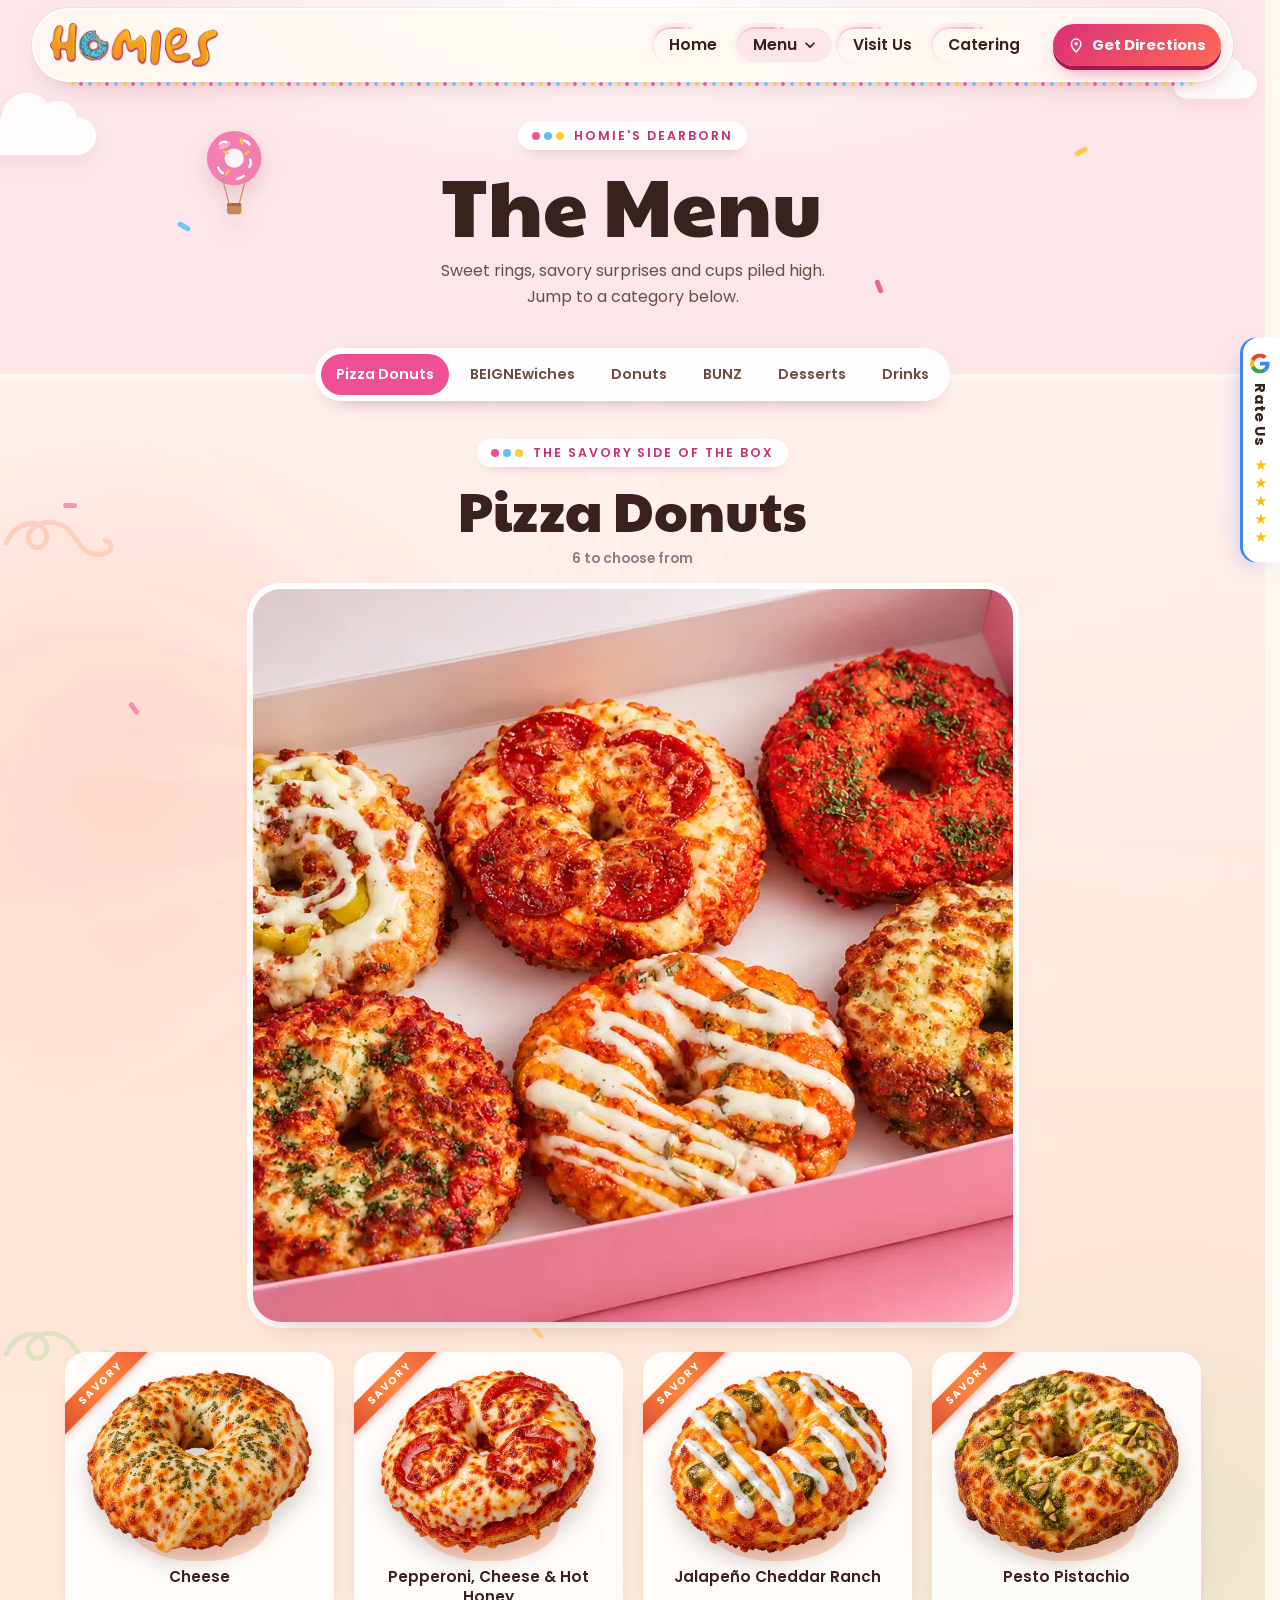
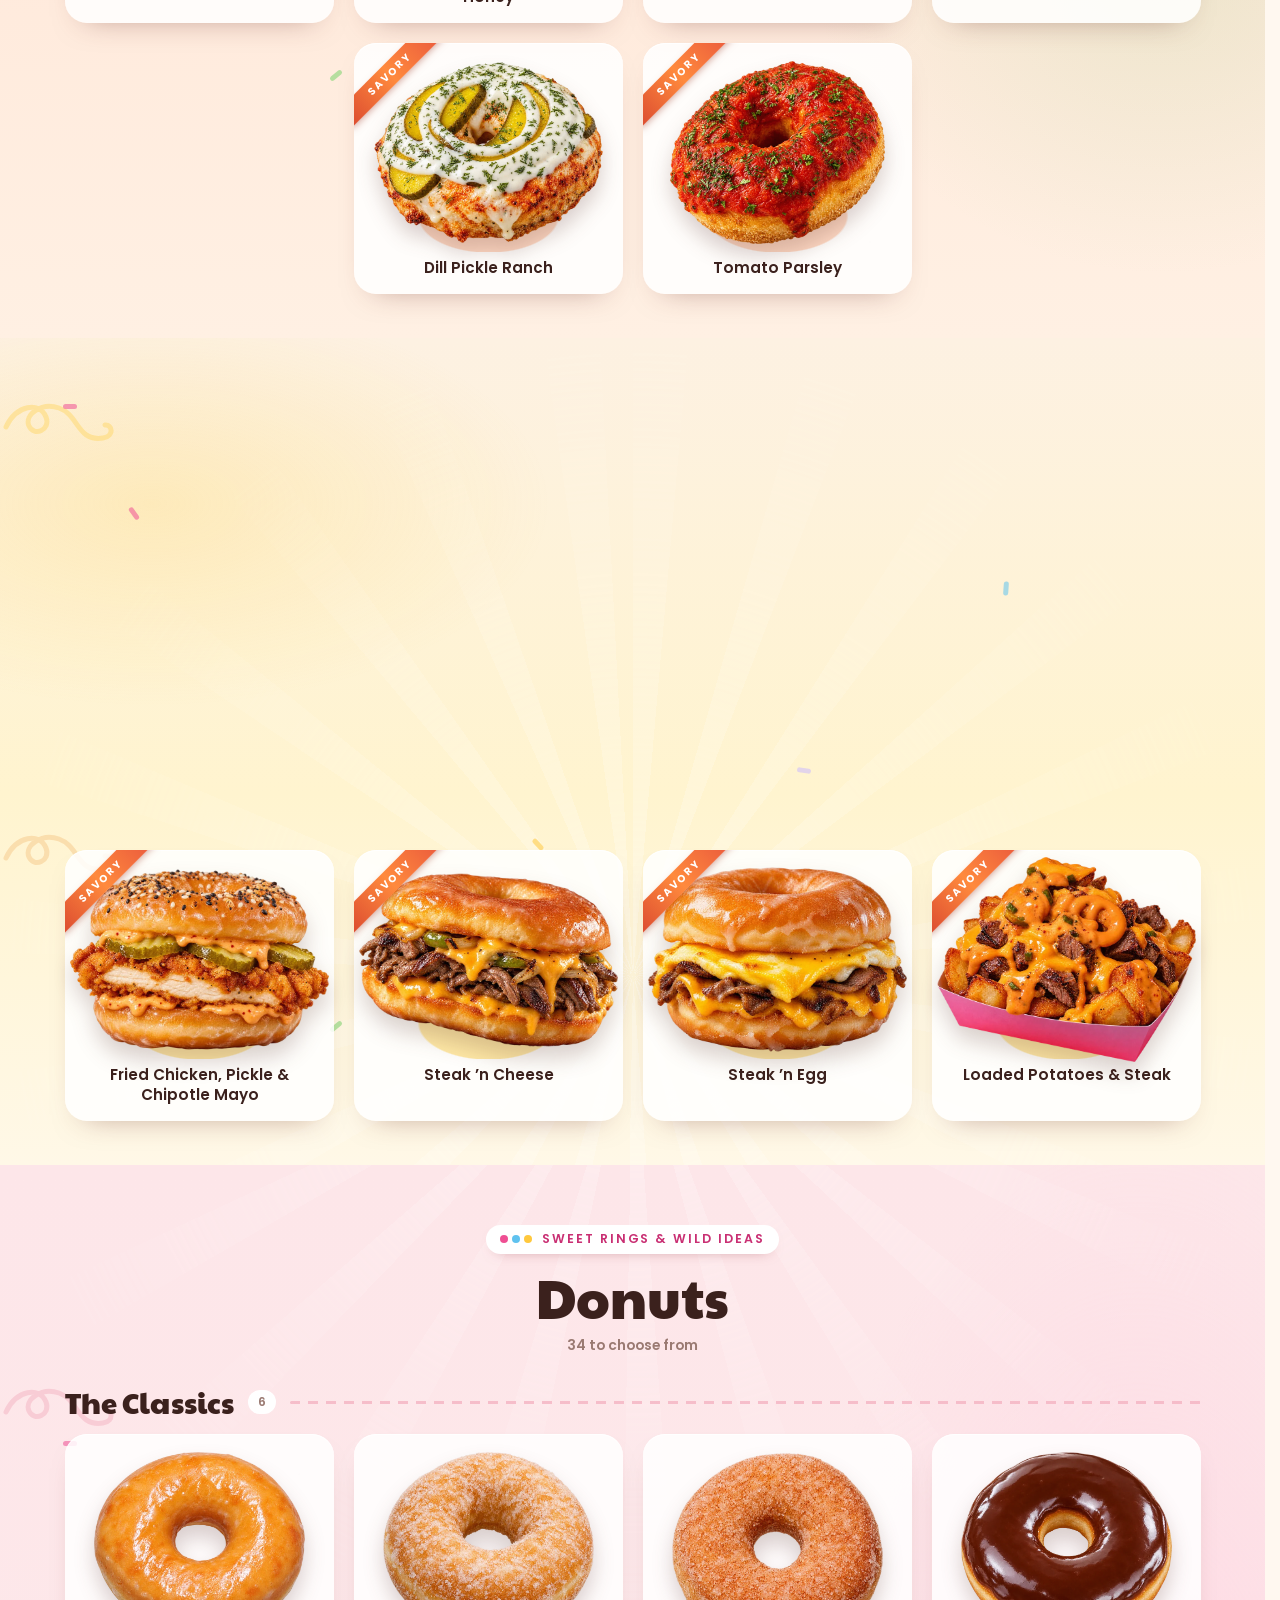
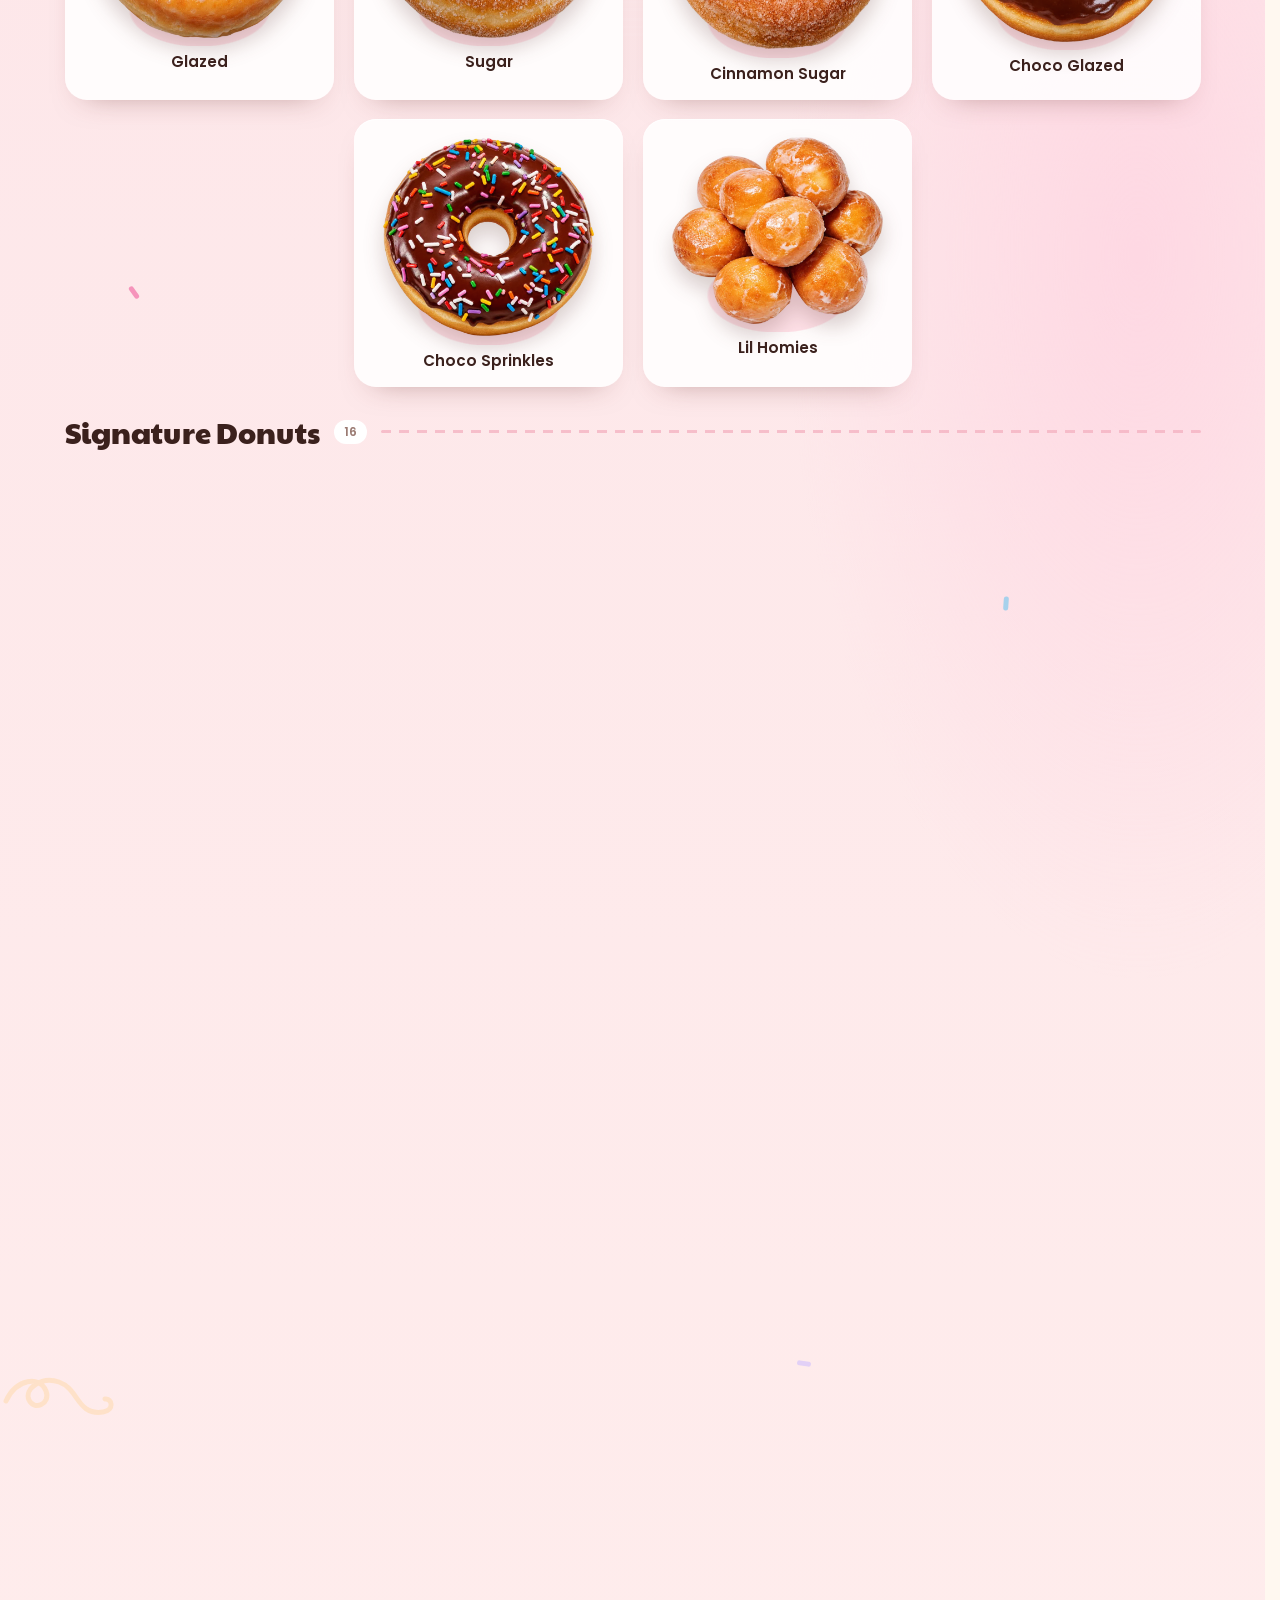
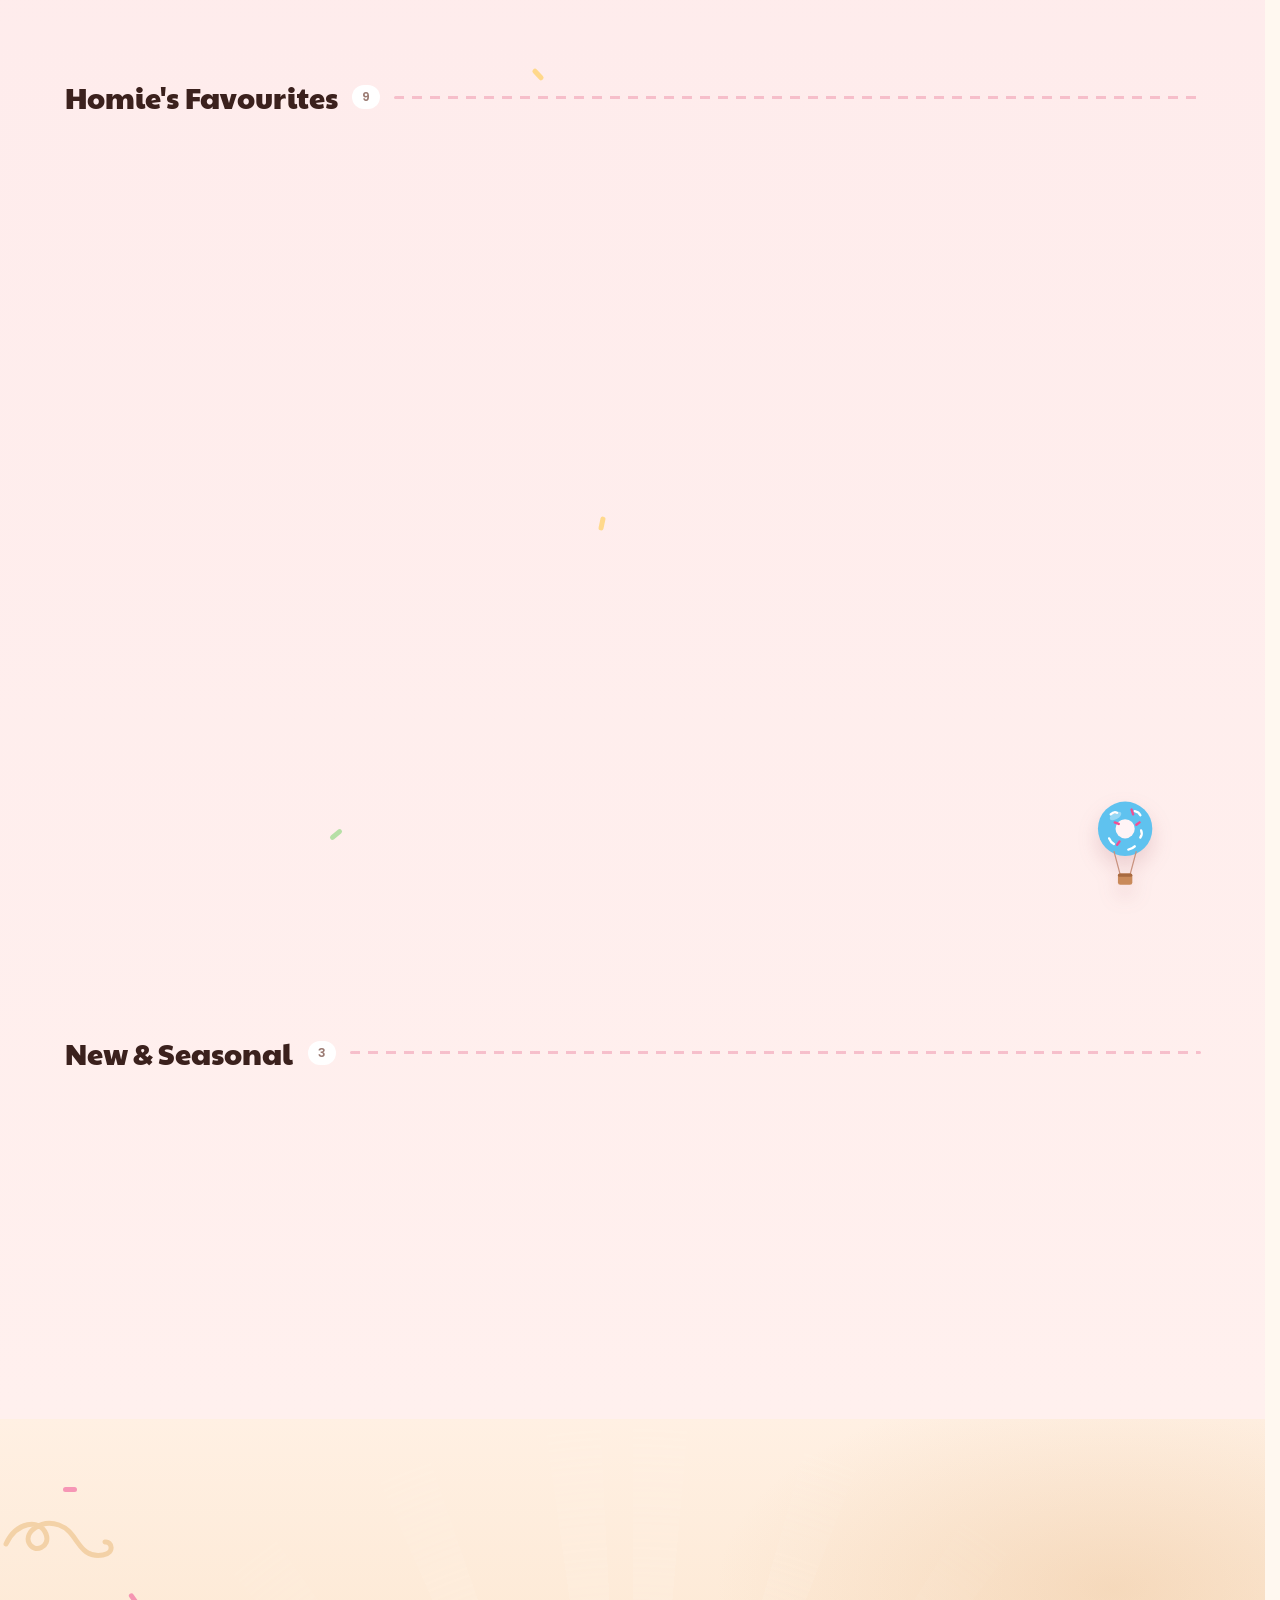
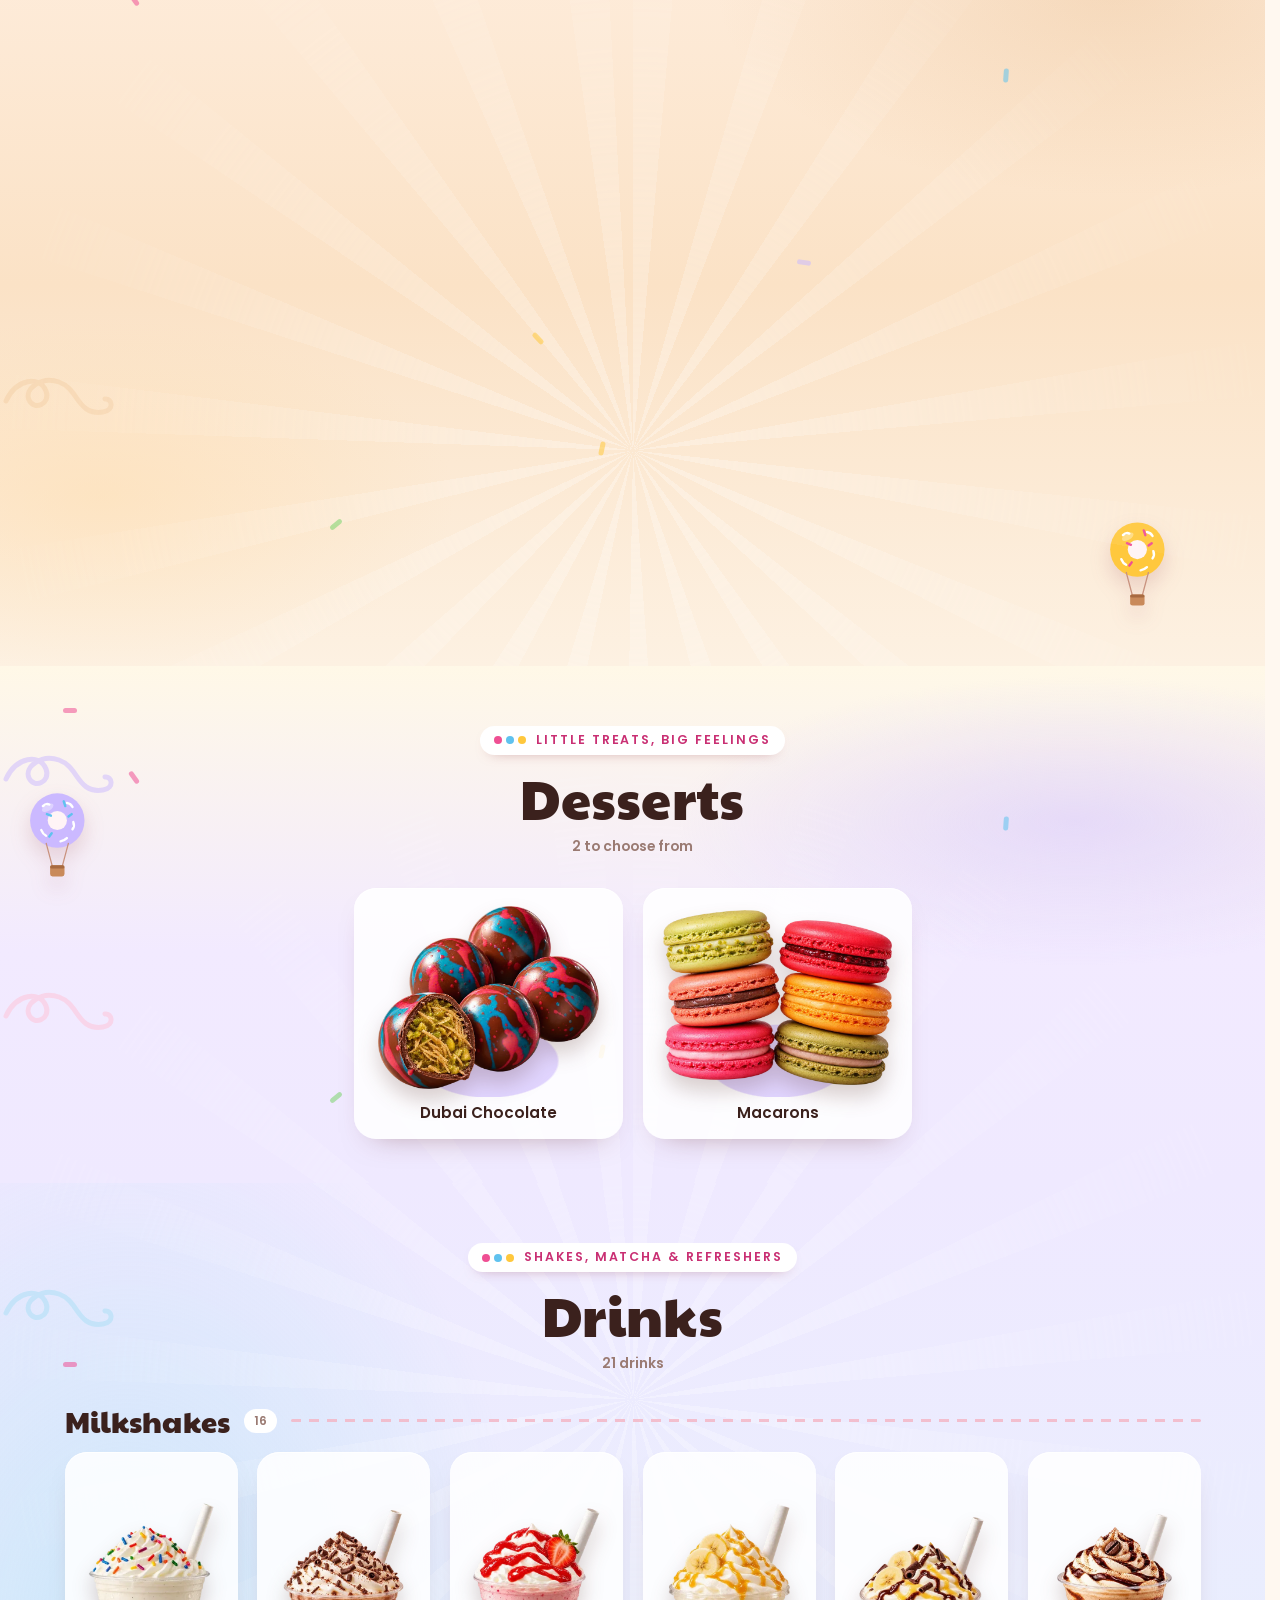
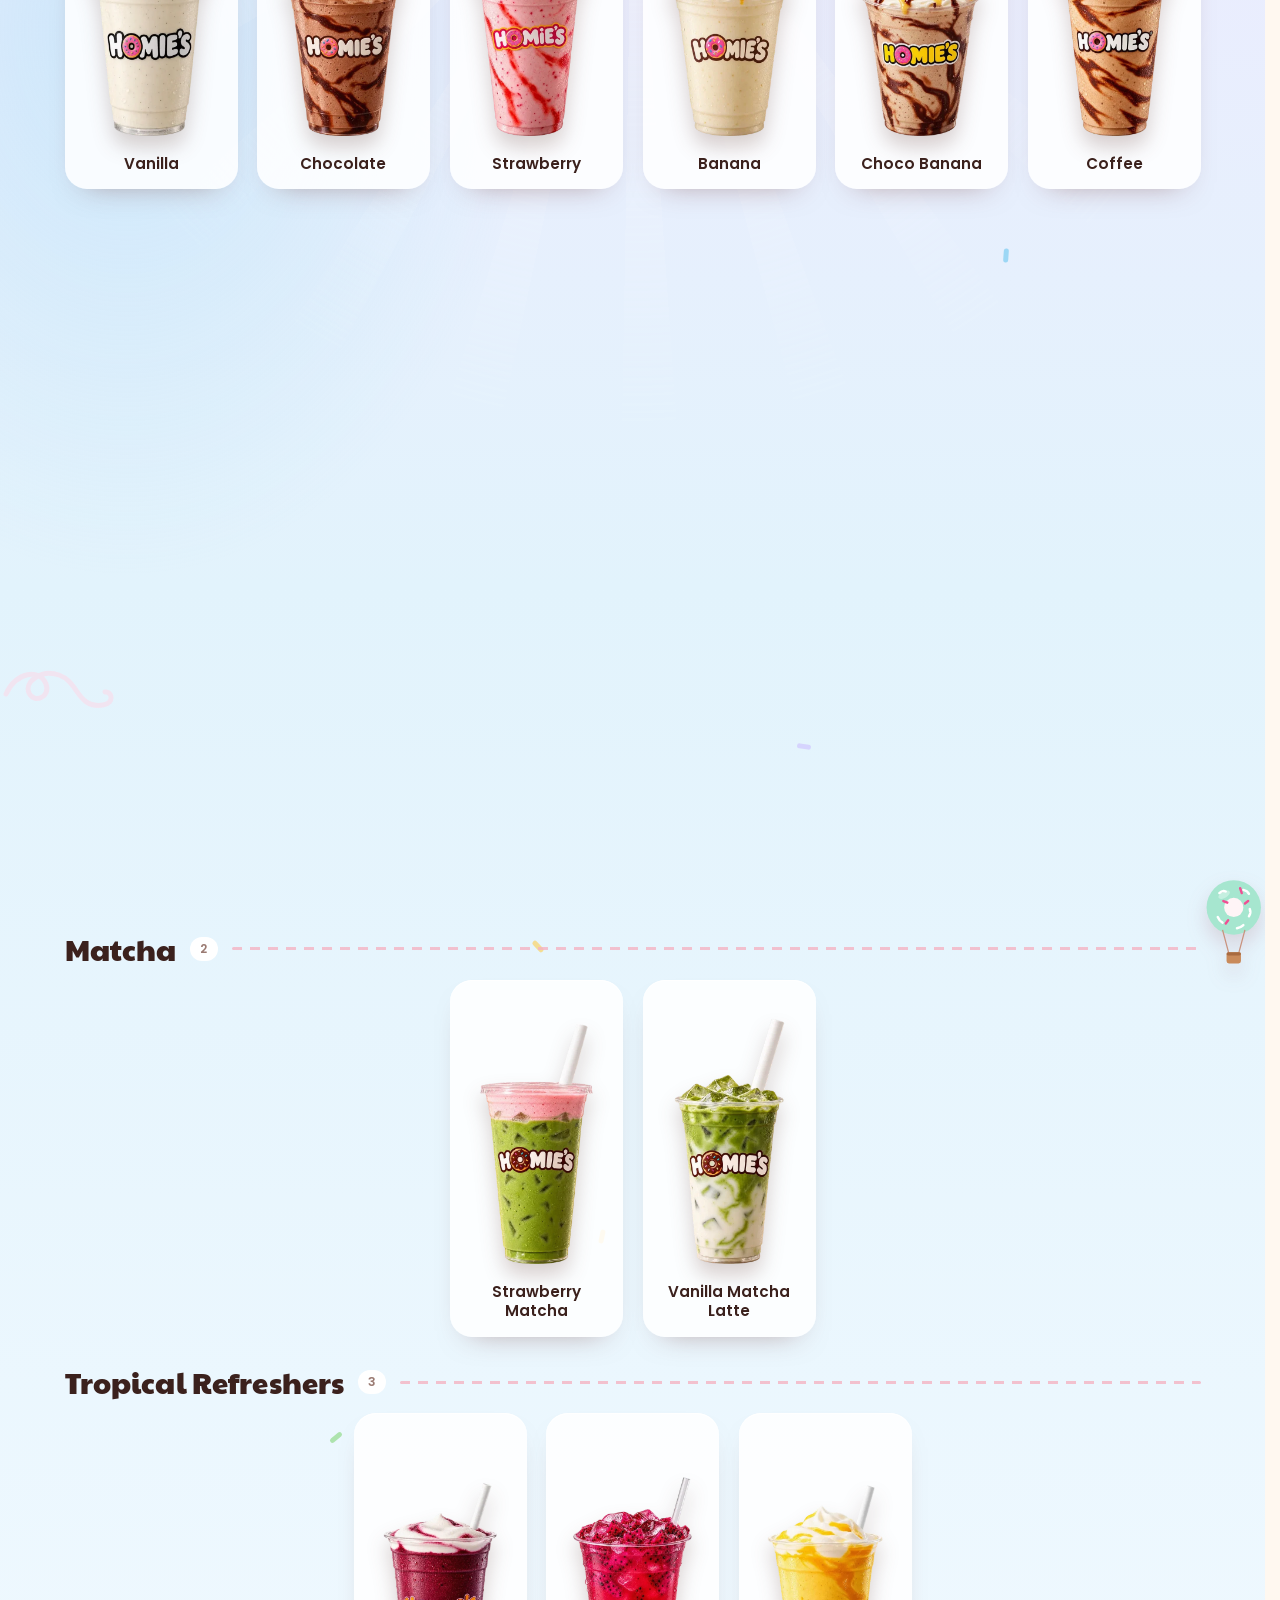
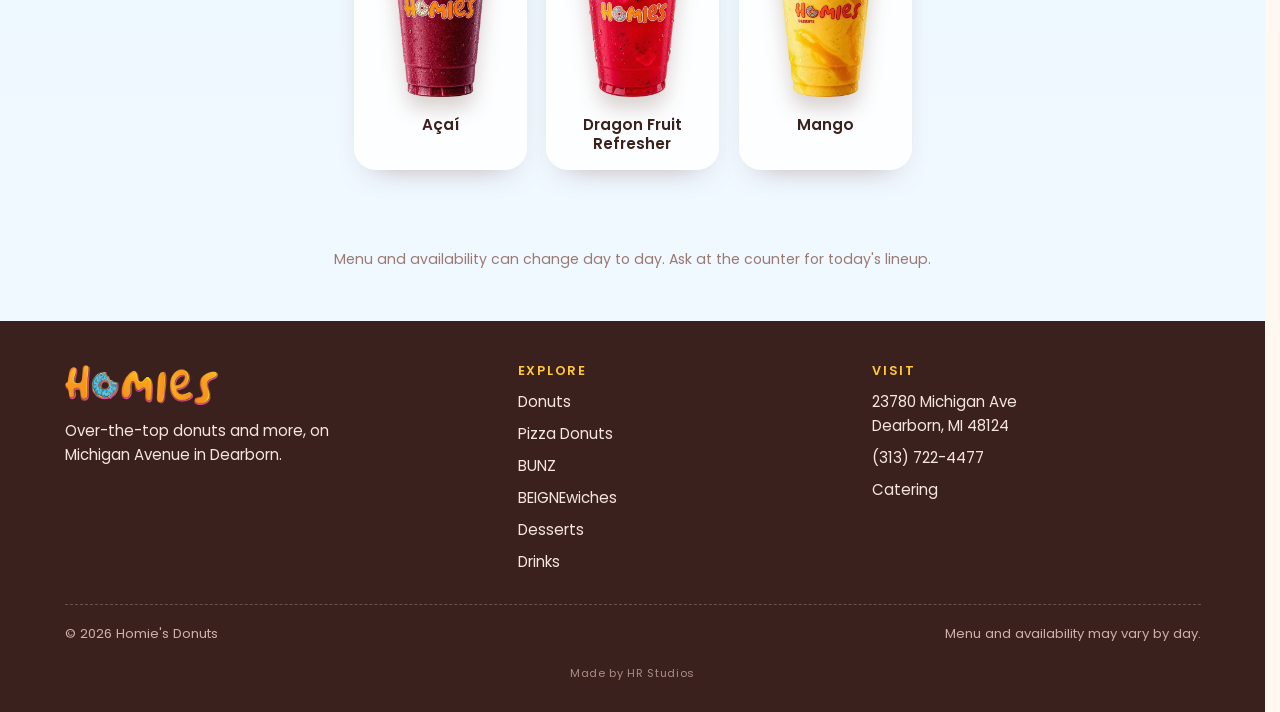
==== commit 3c5cbdcd: "Phone polish: shorter review cards with Read more, unclipped edge-to-edge carousel with dots; drop m" ====
--- a/menu.html
+++ b/menu.html
@@ -10,7 +10,7 @@
   <link rel="preconnect" href="https://fonts.googleapis.com">
   <link rel="preconnect" href="https://fonts.gstatic.com" crossorigin>
   <link href="https://fonts.googleapis.com/css2?family=Paytone+One&family=Poppins:wght@400;500;600;700&display=swap" rel="stylesheet">
-  <link rel="stylesheet" href="css/styles.css?v=16">
+  <link rel="stylesheet" href="css/styles.css?v=17">
   <script>document.documentElement.classList.remove('no-js');</script>
 </head>
 <body>
@@ -33,10 +33,10 @@
             </button>
             <div class="mega" id="mega-menu" data-mega>
               <!-- filled from the category list in main.js; static fallback below -->
+              <a class="mega-tile" data-cat="pizza-donuts" href="menu.html#pizza-donuts"><span class="thumb"><img src="img/pizza/Pepperoni-Cheese-Hot-Honey-Pizza-Donut.webp" alt=""></span><span><strong>Pizza Donuts</strong><small>Savory, cheesy &amp; golden</small></span></a>
+              <a class="mega-tile" data-cat="beignewiches" href="menu.html#beignewiches"><span class="thumb"><img src="img/beignewiches/Savory-Donuts-Fried-Chicken-Pickle-Chipotle-Mayo.webp" alt=""></span><span><strong>BEIGNEwiches</strong><small>Stacked savory sandwiches</small></span></a>
               <a class="mega-tile" data-cat="donuts" href="menu.html#donuts"><span class="thumb"><img src="img/donuts/Extra-Favourite-Homers.webp" alt=""></span><span><strong>Donuts</strong><small>Classics, signatures &amp; favourites</small></span></a>
-              <a class="mega-tile" data-cat="pizza-donuts" href="menu.html#pizza-donuts"><span class="thumb"><img src="img/pizza/Pepperoni-Cheese-Hot-Honey-Pizza-Donut.webp" alt=""></span><span><strong>Pizza Donuts</strong><small>Savory, cheesy &amp; golden</small></span></a>
               <a class="mega-tile" data-cat="bunz" href="menu.html#bunz"><span class="thumb"><img src="img/bunz/BUNZ-Classic.webp" alt=""></span><span><strong>BUNZ</strong><small>Big, swirly cinnamon buns</small></span></a>
-              <a class="mega-tile" data-cat="beignewiches" href="menu.html#beignewiches"><span class="thumb"><img src="img/beignewiches/Savory-Donuts-Fried-Chicken-Pickle-Chipotle-Mayo.webp" alt=""></span><span><strong>BEIGNEwiches</strong><small>Stacked savory sandwiches</small></span></a>
               <a class="mega-tile" data-cat="desserts" href="menu.html#desserts"><span class="thumb"><img src="img/desserts/Desserts-Macarons.webp" alt=""></span><span><strong>Desserts</strong><small>Dubai chocolate &amp; macarons</small></span></a>
               <a class="mega-tile" data-cat="drinks" href="menu.html#drinks"><span class="thumb"><img src="img/drinks/Milkshakes-Strawberry.webp" alt=""></span><span><strong>Drinks</strong><small>Milkshakes, matcha &amp; refreshers</small></span></a>
               <div class="mega-foot"><span>Fresh picks on Michigan Ave, Dearborn</span><a href="menu.html">See the full menu →</a></div>
@@ -76,10 +76,10 @@
       </ul>
       <p class="drawer-sub-title" id="drawer-menu-title">Menu</p>
       <ul class="drawer-cats" aria-labelledby="drawer-menu-title">
+        <li><a data-cat="pizza-donuts" href="menu.html#pizza-donuts"><img src="img/pizza/Pepperoni-Cheese-Hot-Honey-Pizza-Donut.webp" alt="">Pizza Donuts</a></li>
+        <li><a data-cat="beignewiches" href="menu.html#beignewiches"><img src="img/beignewiches/Savory-Donuts-Fried-Chicken-Pickle-Chipotle-Mayo.webp" alt="">BEIGNEwiches</a></li>
         <li><a data-cat="donuts" href="menu.html#donuts"><img src="img/donuts/Extra-Favourite-Homers.webp" alt="">Donuts</a></li>
-        <li><a data-cat="pizza-donuts" href="menu.html#pizza-donuts"><img src="img/pizza/Pepperoni-Cheese-Hot-Honey-Pizza-Donut.webp" alt="">Pizza Donuts</a></li>
         <li><a data-cat="bunz" href="menu.html#bunz"><img src="img/bunz/BUNZ-Classic.webp" alt="">BUNZ</a></li>
-        <li><a data-cat="beignewiches" href="menu.html#beignewiches"><img src="img/beignewiches/Savory-Donuts-Fried-Chicken-Pickle-Chipotle-Mayo.webp" alt="">BEIGNEwiches</a></li>
         <li><a data-cat="desserts" href="menu.html#desserts"><img src="img/desserts/Desserts-Macarons.webp" alt="">Desserts</a></li>
         <li><a data-cat="drinks" href="menu.html#drinks"><img src="img/drinks/Milkshakes-Strawberry.webp" alt="">Drinks</a></li>
       </ul>
@@ -90,8 +90,8 @@
     </nav>
     <div class="drawer-actions">
       <a class="btn btn--cream" href="tel:+13137224477">Call us</a>
+      <a class="btn" href="https://www.google.com/maps/dir/?api=1&amp;destination=23780+Michigan+Ave%2C+Dearborn%2C+MI+48124" target="_blank" rel="noopener" data-primary-cta><span data-primary-cta-label>Directions</span></a>
       <a class="btn btn--cream" style="grid-column:1/-1" href="https://search.google.com/local/writereview?placeid=ChIJ_73tSwBLO4gRcI0Y92rwg_Q" target="_blank" rel="noopener">★ Rate us on Google</a>
-      <a class="btn" href="https://www.google.com/maps/dir/?api=1&amp;destination=23780+Michigan+Ave%2C+Dearborn%2C+MI+48124" target="_blank" rel="noopener" data-primary-cta><span data-primary-cta-label>Directions</span></a>
     </div>
     <p class="drawer-address">23780 Michigan Ave, Dearborn, MI 48124</p>
   </div>
@@ -116,10 +116,10 @@
 
     <nav class="cat-bar" aria-label="Menu categories">
       <ul>
+        <li><a href="#pizza-donuts">Pizza Donuts</a></li>
+        <li><a href="#beignewiches">BEIGNEwiches</a></li>
         <li><a href="#donuts">Donuts</a></li>
-        <li><a href="#pizza-donuts">Pizza Donuts</a></li>
         <li><a href="#bunz">BUNZ</a></li>
-        <li><a href="#beignewiches">BEIGNEwiches</a></li>
         <li><a href="#desserts">Desserts</a></li>
         <li><a href="#drinks">Drinks</a></li>
       </ul>
@@ -163,12 +163,12 @@
     </div>
   </footer>
 
-  <script src="js/menu-data.js?v=9"></script>
+  <script src="js/menu-data.js?v=10"></script>
   <script src="js/main.js?v=9"></script>
   <script src="js/hero-box.js?v=13"></script>
   <script src="js/product-view.js?v=9"></script>
   <script src="js/box-overlay.js?v=9"></script>
-  <script src="js/effects.js?v=10"></script>
+  <script src="js/effects.js?v=11"></script>
   <script type="importmap">{ "imports": { "three": "https://cdn.jsdelivr.net/npm/three@0.160.0/build/three.module.min.js", "three/addons/": "https://cdn.jsdelivr.net/npm/three@0.160.0/examples/jsm/" } }</script>
   <script type="module" src="js/hero-scene.js?v=8"></script>
 </body>
--- a/css/styles.css
+++ b/css/styles.css
@@ -249,7 +249,7 @@
 }
 .drawer-link:hover { color: var(--pink-deep); }
 .drawer-sub-title { margin: 18px 6px 10px; font: 600 0.78rem/1 var(--font-body); letter-spacing: 0.14em; text-transform: uppercase; color: var(--pink-deep); }
-.drawer-cats { list-style: none; margin: 0 0 6px; padding: 0; display: grid; grid-template-columns: 1fr 1fr; gap: 10px; }
+.drawer-cats { list-style: none; margin: 0 0 22px; padding: 0; display: grid; grid-template-columns: 1fr 1fr; gap: 10px; }
 .drawer-cats a {
   display: flex; flex-direction: column; align-items: center; gap: 6px; padding: 12px 8px 14px;
   border-radius: var(--r-md); background: var(--tile); text-decoration: none; color: var(--cocoa);
@@ -552,7 +552,7 @@
    ========================================================================== */
 .visit { position: relative; padding: 76px 0 70px; background: linear-gradient(180deg, var(--cream) 0, var(--cream-2) 100%); overflow: hidden; }
 .visit-grid { position: relative; z-index: 1; display: grid; gap: 18px; }
-@media (min-width: 900px) { .visit-grid { grid-template-columns: 1fr 1.15fr; align-items: stretch; } }
+@media (min-width: 900px) { .visit-grid { max-width: 760px; margin-inline: auto; } }   /* one card now (no embedded map) */
 .visit-card { background: #fff; border-radius: var(--r-lg); padding: 26px 22px; box-shadow: var(--shadow-card); position: relative; }
 .visit-card h3 { font-size: clamp(1.6rem, 6vw, 2.1rem); }
 .visit-card .fun { color: var(--pink); font-size: 1.4rem; display: block; margin-bottom: 4px; }
@@ -1208,9 +1208,29 @@
 .review-card footer strong { display: block; font-weight: 600; }
 .review-card footer small { color: var(--cocoa-3); font-size: 0.8rem; }
 .rev-avatar { width: 40px; height: 40px; border-radius: 50%; display: grid; place-items: center; font: 700 1rem/1 var(--font-body); color: #fff; background: linear-gradient(135deg, #4285F4, #34A853); }
-.reviews-nav { display: flex; justify-content: center; gap: 12px; margin-top: 4px; }
+.reviews-nav { display: flex; justify-content: center; align-items: center; gap: 12px; margin-top: 4px; }
 .rev-btn { width: 46px; height: 46px; border-radius: 50%; border: 0; background: #fff; color: var(--cocoa); cursor: pointer; display: grid; place-items: center; box-shadow: 0 8px 18px -10px rgba(80, 30, 40, 0.5); }
 .rev-btn svg { width: 22px; height: 22px; }
+/* phones and tablets: the carousel runs edge to edge (so a card's glowing edge is never clipped and each card
+   snaps to the page gutter), cards are narrower so the next one shows, and long reviews fold to a few lines */
+@media (max-width: 999.98px) {
+  .reviews-track { margin-inline: calc(var(--gutter) * -1); padding: 18px var(--gutter) 26px; scroll-padding-inline: var(--gutter); align-items: start; }
+  .rev-dots { display: flex; align-items: center; gap: 8px; padding: 0 6px; }
+  .rev-dots i { width: 8px; height: 8px; border-radius: 99px; background: rgba(80, 40, 50, 0.22); transition: width 0.3s ease, background 0.3s ease; }
+  .rev-dots i.on { width: 22px; background: var(--pink); }
+}
+@media (max-width: 639.98px) {
+  .reviews-track { grid-auto-columns: 80%; gap: 14px; }
+  .review-card { padding: 20px 18px 18px; gap: 10px; border-radius: 22px; }
+  .review-card .g-logo { top: 16px; right: 16px; width: 24px; height: 24px; }
+  .review-card .stars { font-size: 1rem; }
+  .review-card blockquote { font-size: 0.92rem; line-height: 1.55; display: -webkit-box; -webkit-box-orient: vertical; -webkit-line-clamp: 4; overflow: hidden; }
+  .review-card.is-open blockquote { -webkit-line-clamp: unset; display: block; }
+  .rev-more { align-self: flex-start; margin-top: -4px; padding: 2px 0; border: 0; background: none; font: 600 0.85rem/1.2 var(--font-body); color: var(--pink-deep); cursor: pointer; }
+  .rev-avatar { width: 34px; height: 34px; font-size: 0.9rem; }
+}
+@media (min-width: 640px) { .rev-more { display: none; } }
+.rev-more[hidden] { display: none; }
 .reviews-cta { display: flex; flex-wrap: wrap; justify-content: center; align-items: center; gap: 14px; margin-top: 26px; position: relative; z-index: 1; }
 .visit { background: linear-gradient(180deg, var(--blush) 0, #fdeeea 160px, var(--cream) 340px, var(--cream-2) 100%); }
 
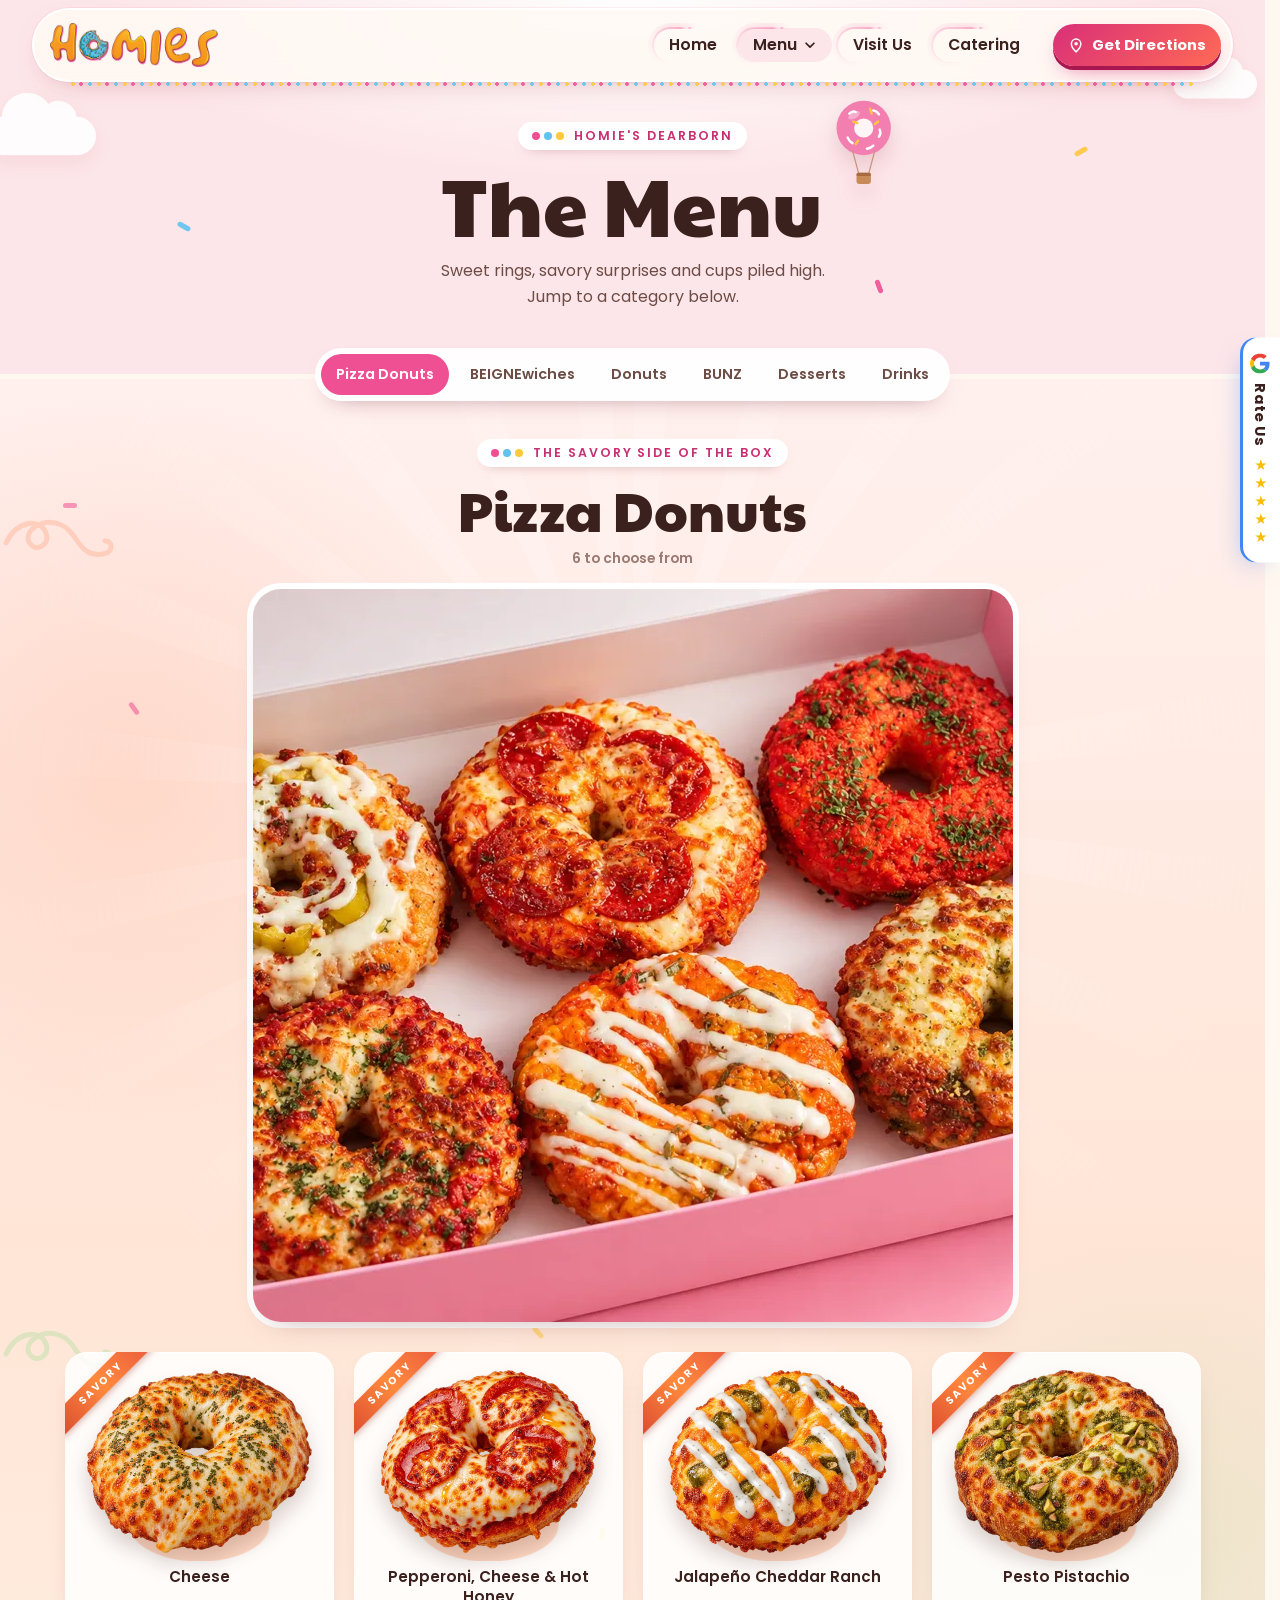
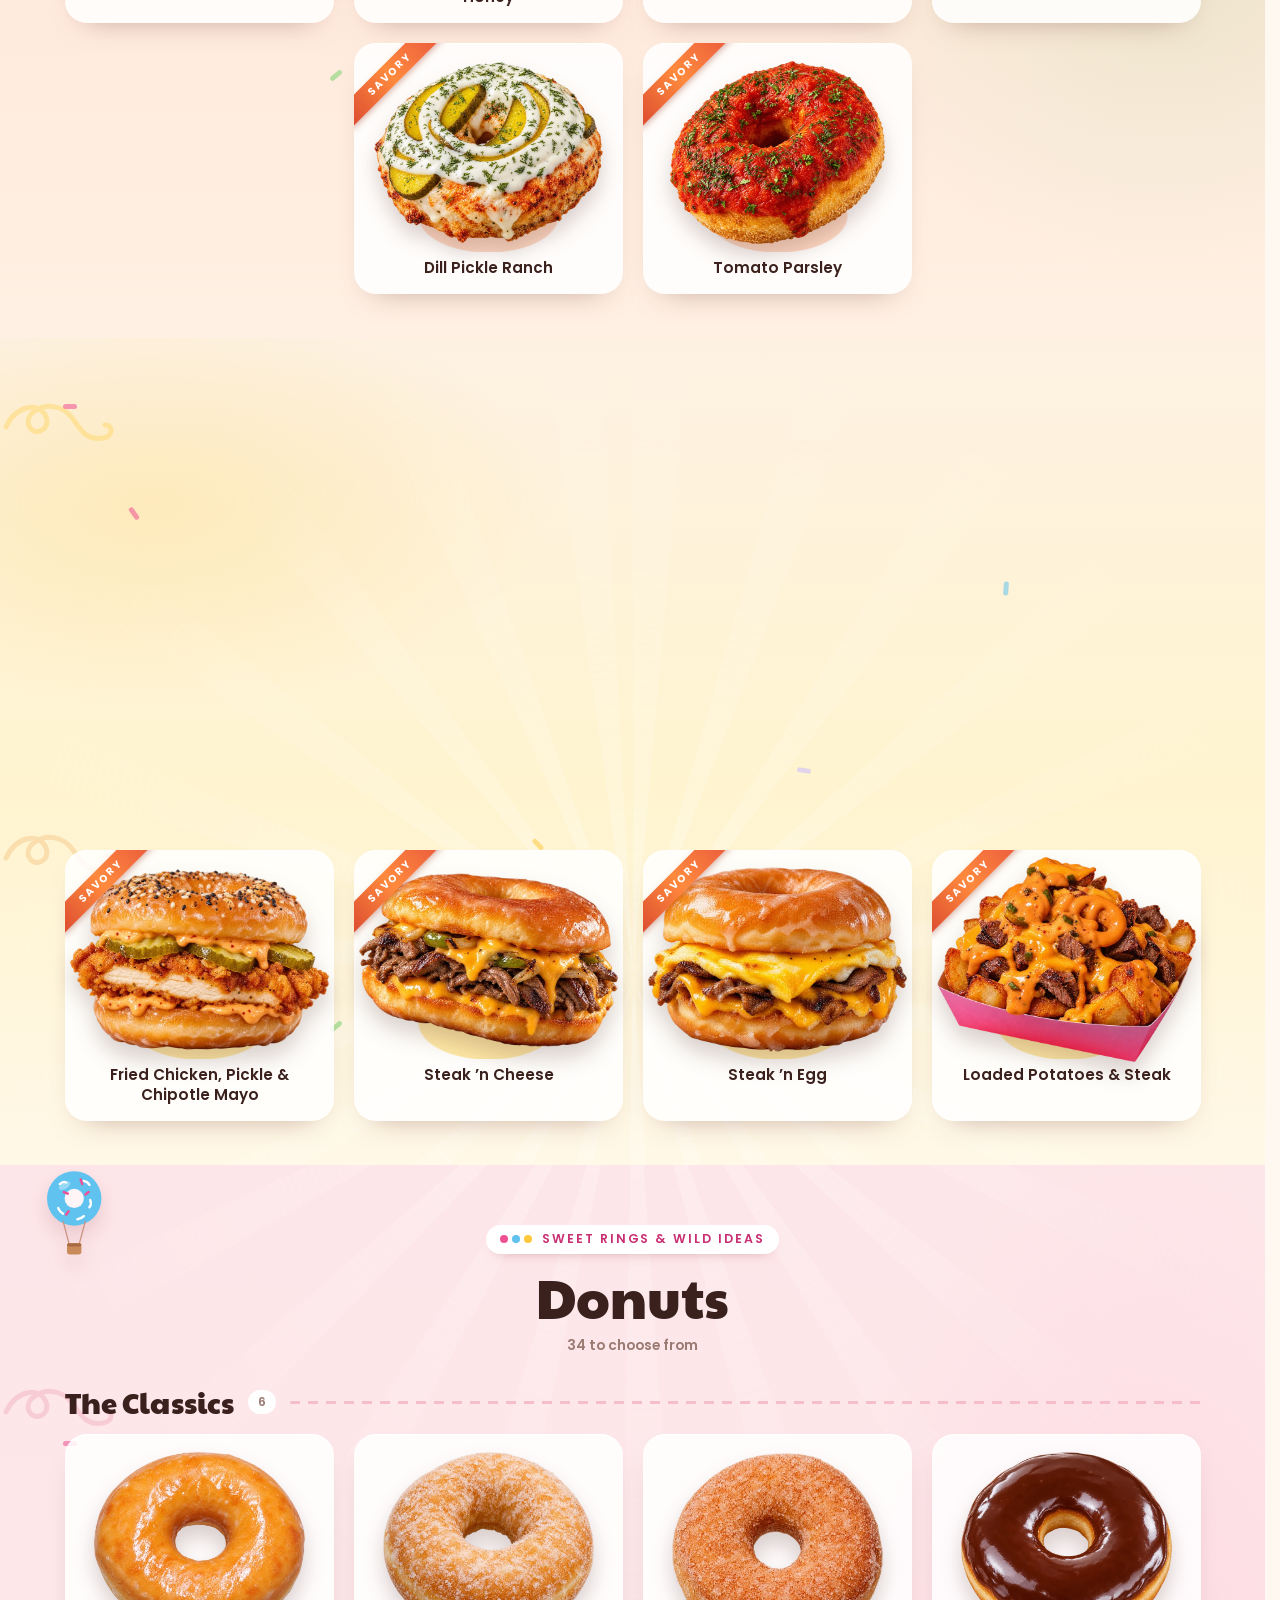
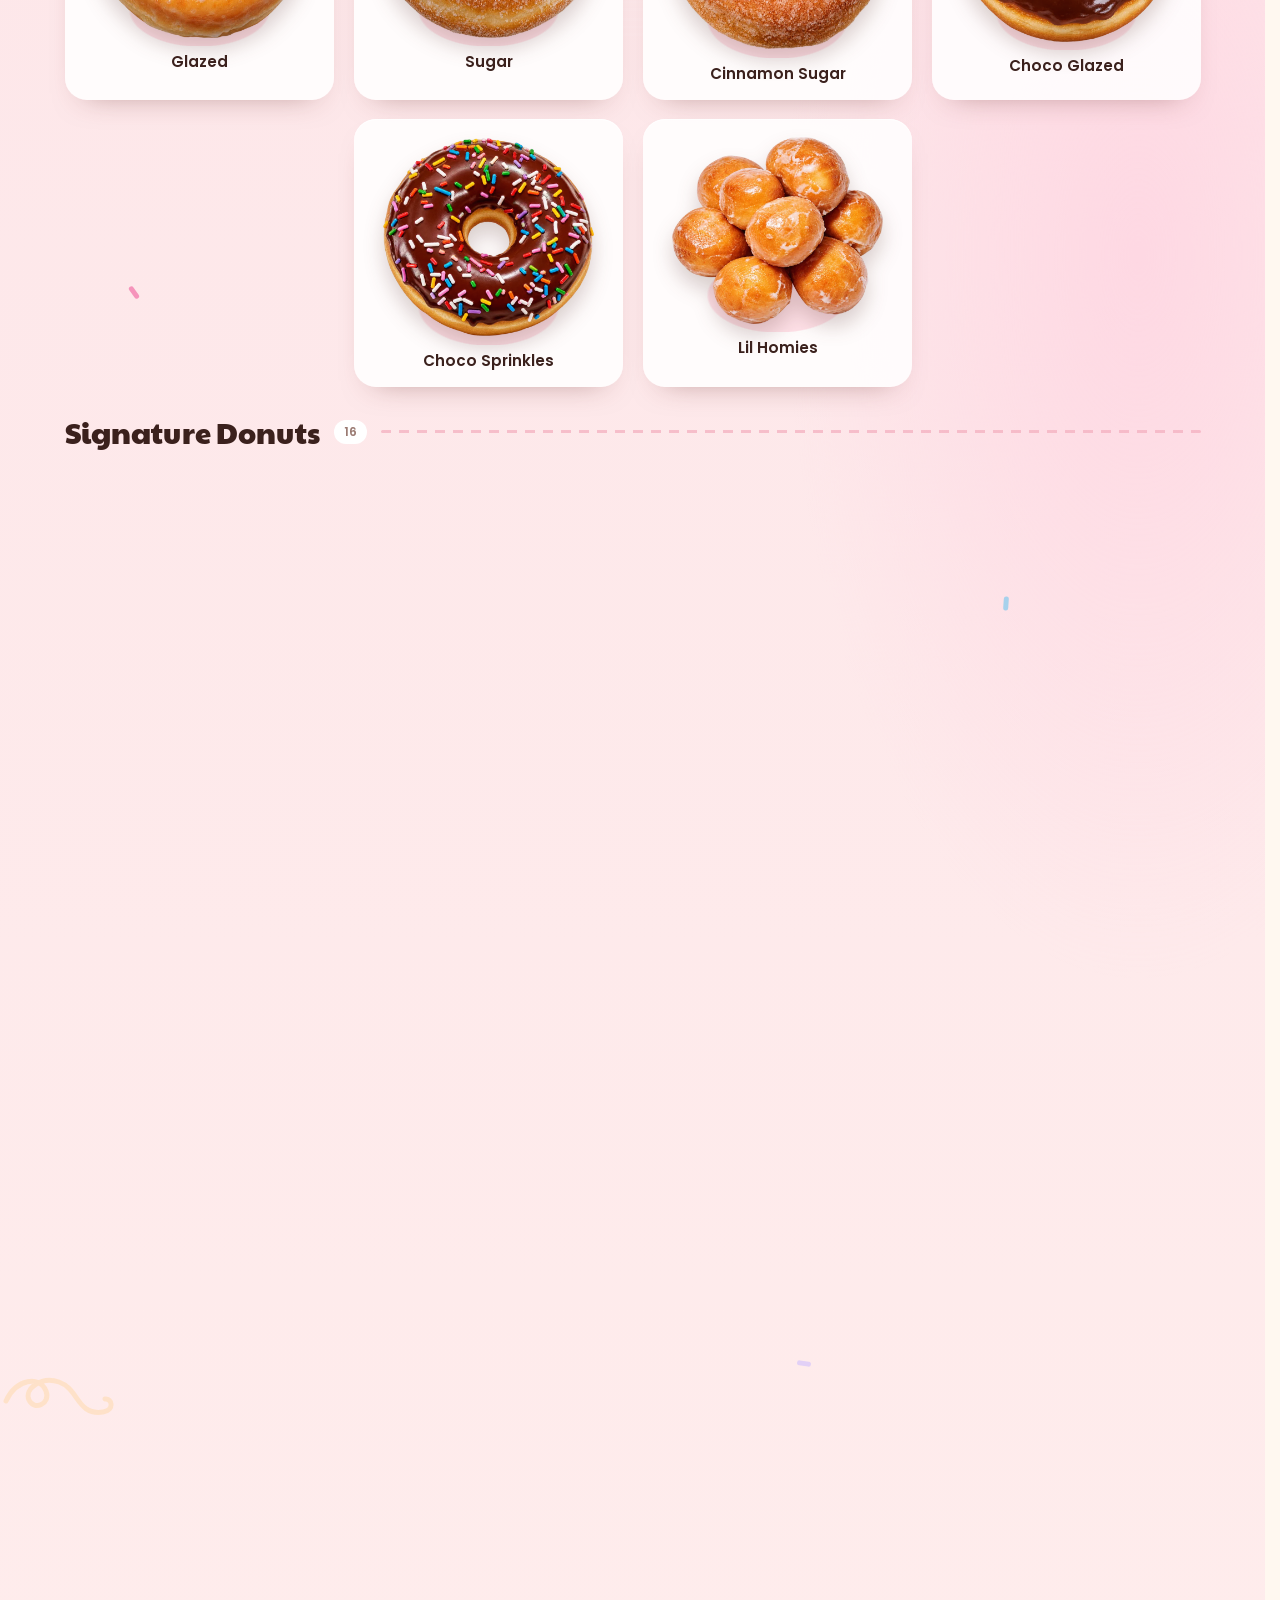
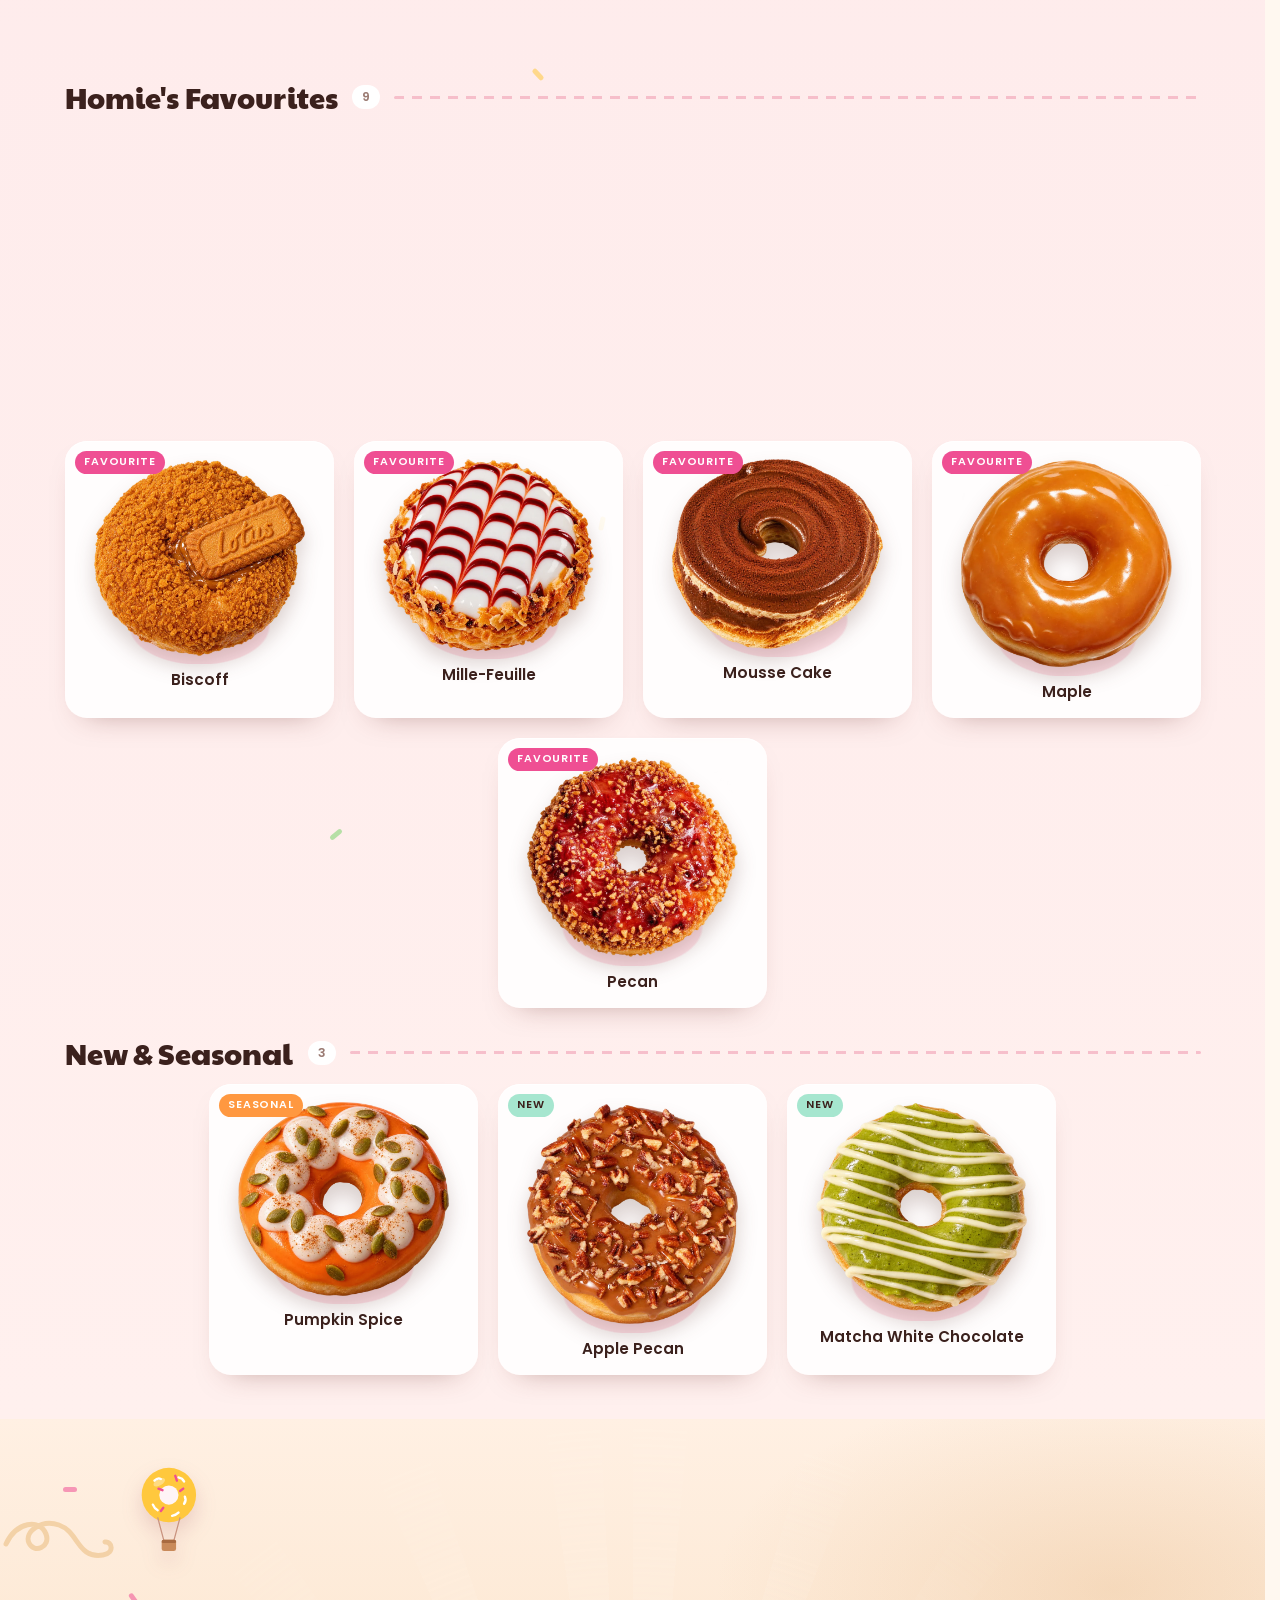
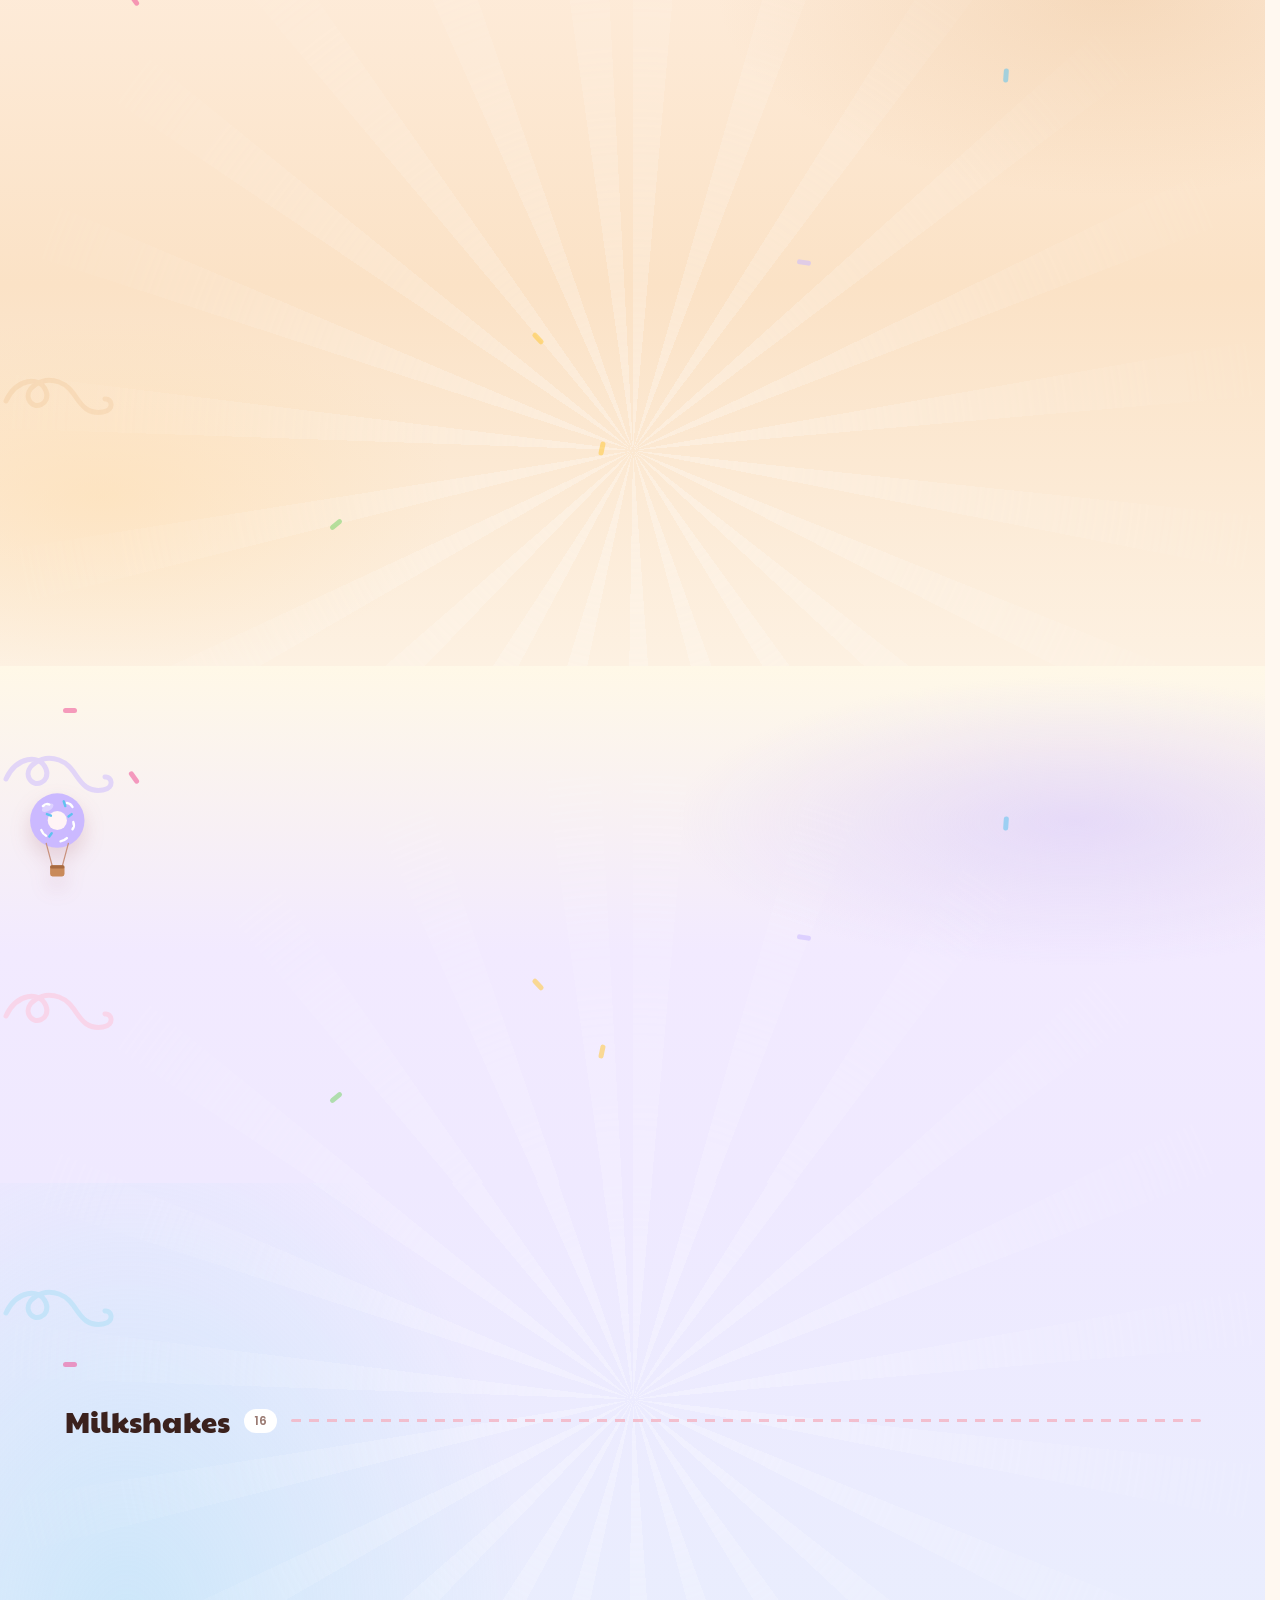
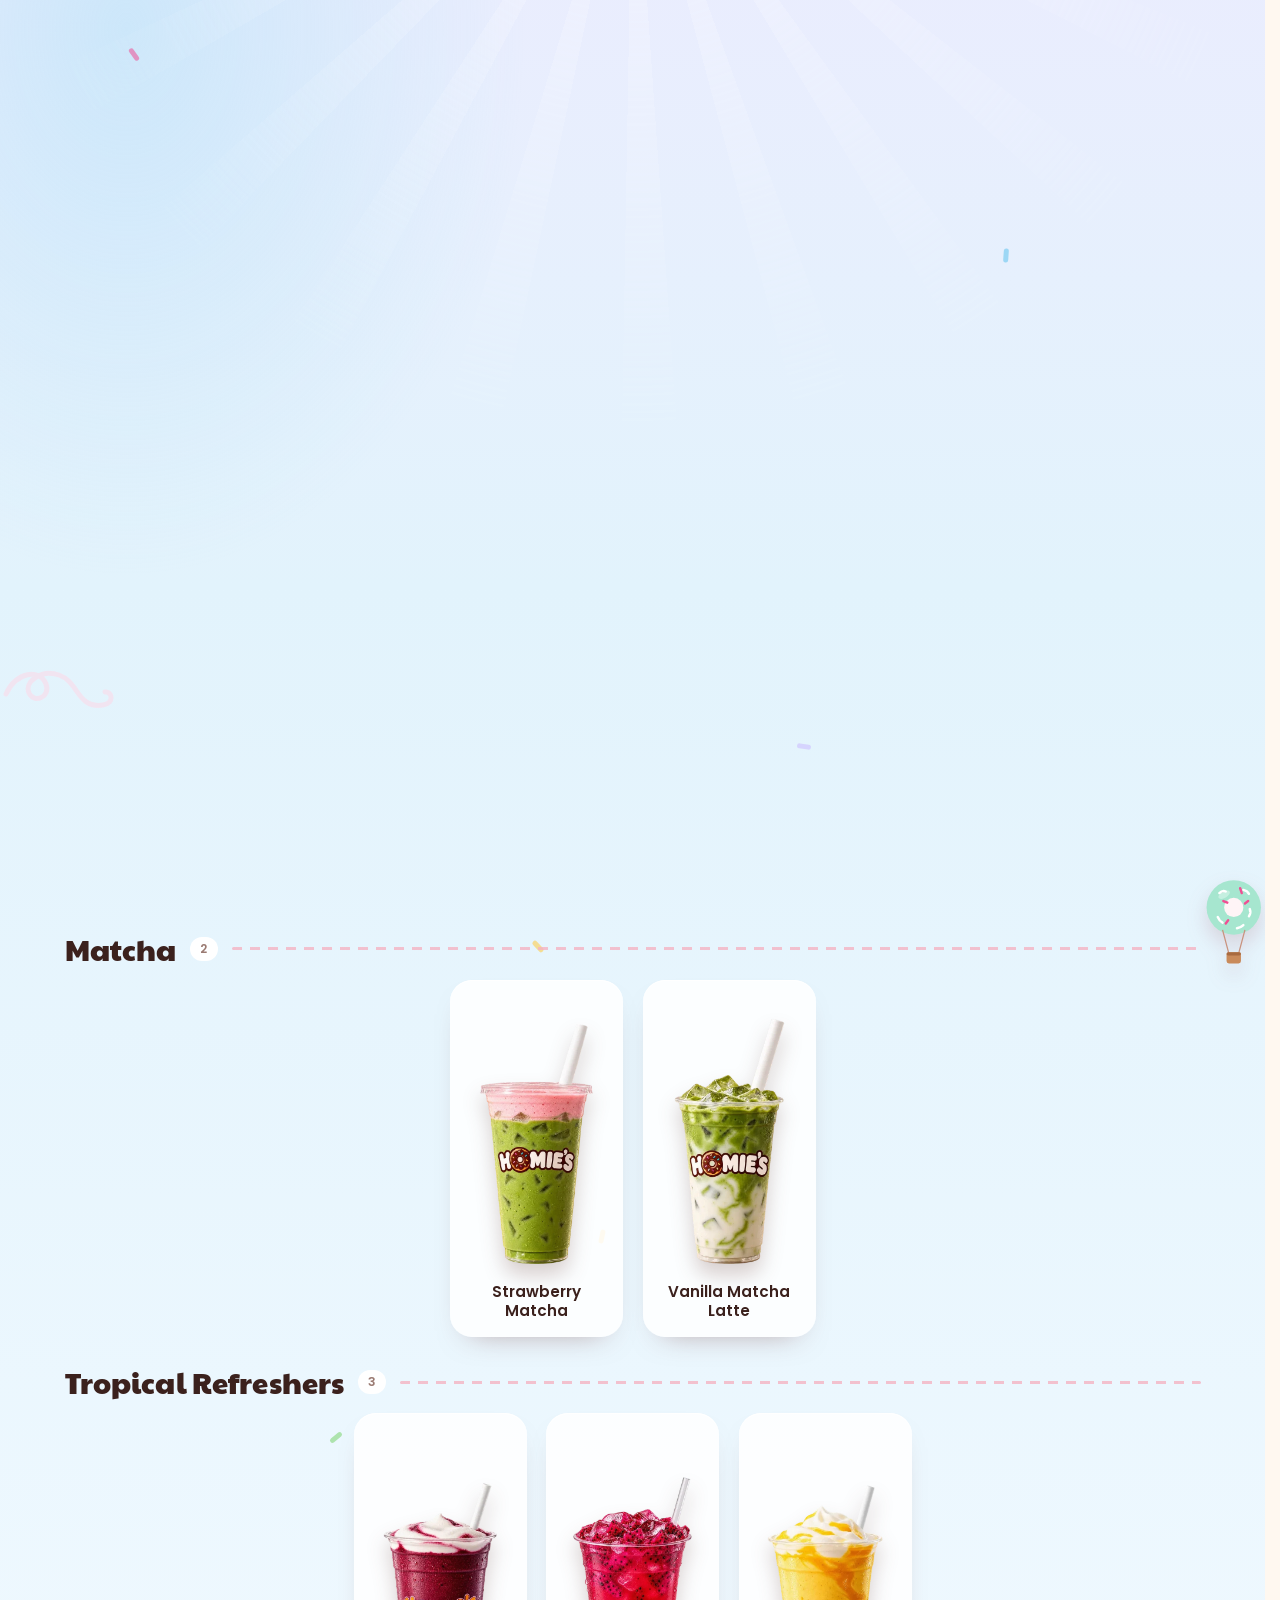
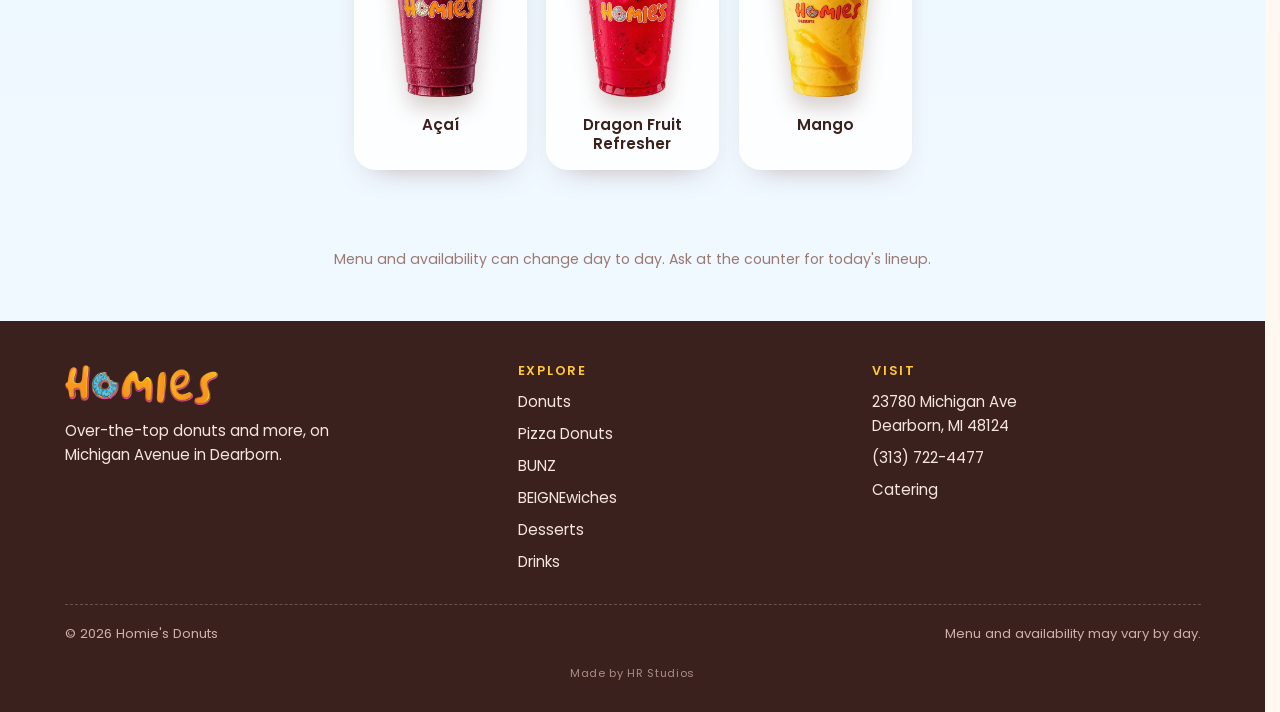
==== commit 8537f51a: "Favourites open the standard detail view; remove the six full-page mockups Co-Authored-By: Claude Op" ====
--- a/menu.html
+++ b/menu.html
@@ -10,7 +10,7 @@
   <link rel="preconnect" href="https://fonts.googleapis.com">
   <link rel="preconnect" href="https://fonts.gstatic.com" crossorigin>
   <link href="https://fonts.googleapis.com/css2?family=Paytone+One&family=Poppins:wght@400;500;600;700&display=swap" rel="stylesheet">
-  <link rel="stylesheet" href="css/styles.css?v=17">
+  <link rel="stylesheet" href="css/styles.css?v=18">
   <script>document.documentElement.classList.remove('no-js');</script>
 </head>
 <body>
@@ -166,7 +166,7 @@
   <script src="js/menu-data.js?v=10"></script>
   <script src="js/main.js?v=9"></script>
   <script src="js/hero-box.js?v=13"></script>
-  <script src="js/product-view.js?v=9"></script>
+  <script src="js/product-view.js?v=10"></script>
   <script src="js/box-overlay.js?v=9"></script>
   <script src="js/effects.js?v=11"></script>
   <script type="importmap">{ "imports": { "three": "https://cdn.jsdelivr.net/npm/three@0.160.0/build/three.module.min.js", "three/addons/": "https://cdn.jsdelivr.net/npm/three@0.160.0/examples/jsm/" } }</script>
--- a/css/styles.css
+++ b/css/styles.css
@@ -879,9 +879,7 @@
     radial-gradient(ellipse 80% 70% at 20% 0%, rgba(255, 255, 255, 0.85), transparent 60%),
     linear-gradient(160deg, var(--pv-bg1) 0%, var(--pv-bg2) 100%); }
 .pv-bgimg { position: absolute; max-width: none; display: block; }
-.pv:not(.pv--mock) .pv-bgimg { display: none; }
 .pv-bg::after { content: ""; position: absolute; left: -10%; right: -10%; bottom: -14%; height: 32%; border-radius: 50% 50% 0 0; background: color-mix(in srgb, var(--pv-bg2) 80%, var(--pv-ink) 12%); opacity: 0.45; }
-.pv--mock .pv-bg::after { display: none; }
 /* soft light behind the text on narrow screens */
 .pv--stacked .pv-bg::before { content: ""; position: absolute; inset: 0; z-index: 1; background: linear-gradient(180deg, transparent 30%, rgba(255, 250, 246, 0.72) 62%, rgba(255, 250, 246, 0.85)); }
 .pv-accents { position: absolute; inset: 0; overflow: hidden; pointer-events: none; opacity: 0; transition: opacity 0.6s ease 0.3s; }
@@ -898,7 +896,7 @@
 
 .pv-flyer { position: absolute; z-index: 2; transform-origin: 0 0; pointer-events: none; will-change: transform; }
 .pv-flyer img { position: absolute; inset: 0; width: 100%; height: 100%; object-fit: contain; max-width: none; }
-.pv:not(.pv--mock) .pv-to { filter: drop-shadow(0 26px 30px rgba(60, 20, 20, 0.32)); }
+.pv .pv-to { filter: drop-shadow(0 26px 30px rgba(60, 20, 20, 0.32)); }
 
 .pv-close { position: absolute; top: calc(var(--header-h) + 14px); right: 18px; z-index: 4; width: 52px; height: 52px; border: 0; border-radius: 50%; background: rgba(255, 255, 255, 0.94); color: var(--pv-ink); cursor: pointer; display: grid; place-items: center; box-shadow: 0 10px 24px -12px rgba(80, 30, 40, 0.6); opacity: 0; transition: opacity 0.3s ease 0.25s, transform 0.25s ease; }
 .pv.is-in .pv-close { opacity: 1; }
@@ -1249,40 +1247,18 @@
 @media (min-width: 1000px) { .reviews-nav { display: none; } }
 
 /* ==========================================================================
-   v6 — full mockups, clean donut hover, clear close, Rate Us
-   ========================================================================== */
-/* the detail view: the supplied mockup, whole and sharp */
-.pv-bg { background: linear-gradient(180deg, var(--pv-bg1), var(--pv-bg2)); }
-.pv:not(.pv--mock) .pv-bg { background:
-    radial-gradient(ellipse 50% 60% at 72% 52%, var(--pv-glow), transparent 70%),
-    radial-gradient(ellipse 80% 70% at 20% 0%, rgba(255, 255, 255, 0.85), transparent 60%),
-    linear-gradient(160deg, var(--pv-bg1) 0%, var(--pv-bg2) 100%); }
-.pv-mock { position: absolute; display: none; max-width: none; object-fit: contain; image-rendering: auto; filter: none; transform: none; }
-.pv--full .pv-mock { display: block; }
-.pv--full .pv-bg { transition: opacity 0.45s ease 0.22s; }
-.pv--full .pv-accents { display: none; }
+   v6 — detail view, clean donut hover, clear close, Rate Us
+   ========================================================================== */
+/* the detail view: soft mood gradient, the product on top of it */
 .pv-bgimg { display: none; }
-/* the flyer covers the mockup's own donut while flying, then hands over to the untouched mockup */
 .pv-flyer { transition: opacity 0.18s ease; }
-.pv--full.is-landed .pv-flyer { opacity: 0 !important; }
-.pv:not(.pv--full) .pv-to { filter: drop-shadow(0 22px 26px rgba(60, 20, 20, 0.28)); }
-/* in full view the mockup itself shows the title, text and buttons; the real copy stays for screen readers */
-.pv--full .pv-copy { position: absolute; width: 1px; height: 1px; overflow: hidden; clip: rect(0 0 0 0); white-space: nowrap; }
-.pv--full .pv-actions { display: none; }
-.pv-hot { position: absolute; z-index: 5; display: none; border: 0; background: transparent; border-radius: 999px; cursor: pointer; padding: 0;
-  transition: box-shadow 0.25s ease, background 0.25s ease; }
-.pv--full .pv-hot { display: block; }
-.pv-hot-order:hover { background: rgba(255, 255, 255, 0.14); box-shadow: 0 0 0 3px rgba(255, 255, 255, 0.85), 0 12px 24px -10px rgba(201, 47, 115, 0.6); }
-.pv-hot-back:hover { background: rgba(255, 255, 255, 0.35); }
-.pv-hot:focus-visible { outline: 3px solid #2f9fd8; outline-offset: 3px; }
-/* the close button: big, high contrast, sits on the mockup's own X with room from the edge */
+.pv .pv-to { filter: drop-shadow(0 22px 26px rgba(60, 20, 20, 0.28)); }
+/* the close button: big, high contrast, with room from the edge */
 .pv-close { width: 58px; height: 58px; background: #fff; color: var(--cocoa); border: 3px solid var(--pv-ink, #ef4f93);
   box-shadow: 0 10px 24px -8px rgba(60, 20, 30, 0.55); right: 22px; top: calc(var(--header-h) + 16px); }
-.pv--full .pv-close { right: auto; }
 .pv-close svg { width: 46%; height: 46%; }
 .pv-close:hover { transform: scale(1.06); background: #fff5f8; }
 .pv-close:focus-visible { outline: 3px solid #2f9fd8; outline-offset: 3px; }
-/* while open, the real header covers the mockup's drawn one completely */
 html.pv-open .site-header .bar { background: #fffaf4; -webkit-backdrop-filter: none; backdrop-filter: none; }
 
 /* ---------- hero box donuts: rise only; no ring, nothing left behind ---------- */
@@ -1316,9 +1292,6 @@
 @keyframes starshine { 0%, 55% { background-position: 100% 0; } 100% { background-position: -50% 0; } }
 .rating small { color: var(--cocoa-3); font-size: 0.82rem; }
 @media (prefers-reduced-motion: reduce) { .shine-stars::before { animation: none; } }
-html.pv-open .site-header .bar { max-width: var(--pv-hdr-w, 1240px); transition: max-width 0.3s ease; }
-/* the band below a mockup on taller screens: a soft continuation of the mockup's lower edge */
-.pv--full .pv-bg { background: linear-gradient(180deg, var(--pv-bg1) 0, var(--pv-bg2) 70%, color-mix(in srgb, var(--pv-bg2) 70%, #fff) 100%); }
 
 /* ==========================================================================
    Hero box donut overlay (box donuts only)
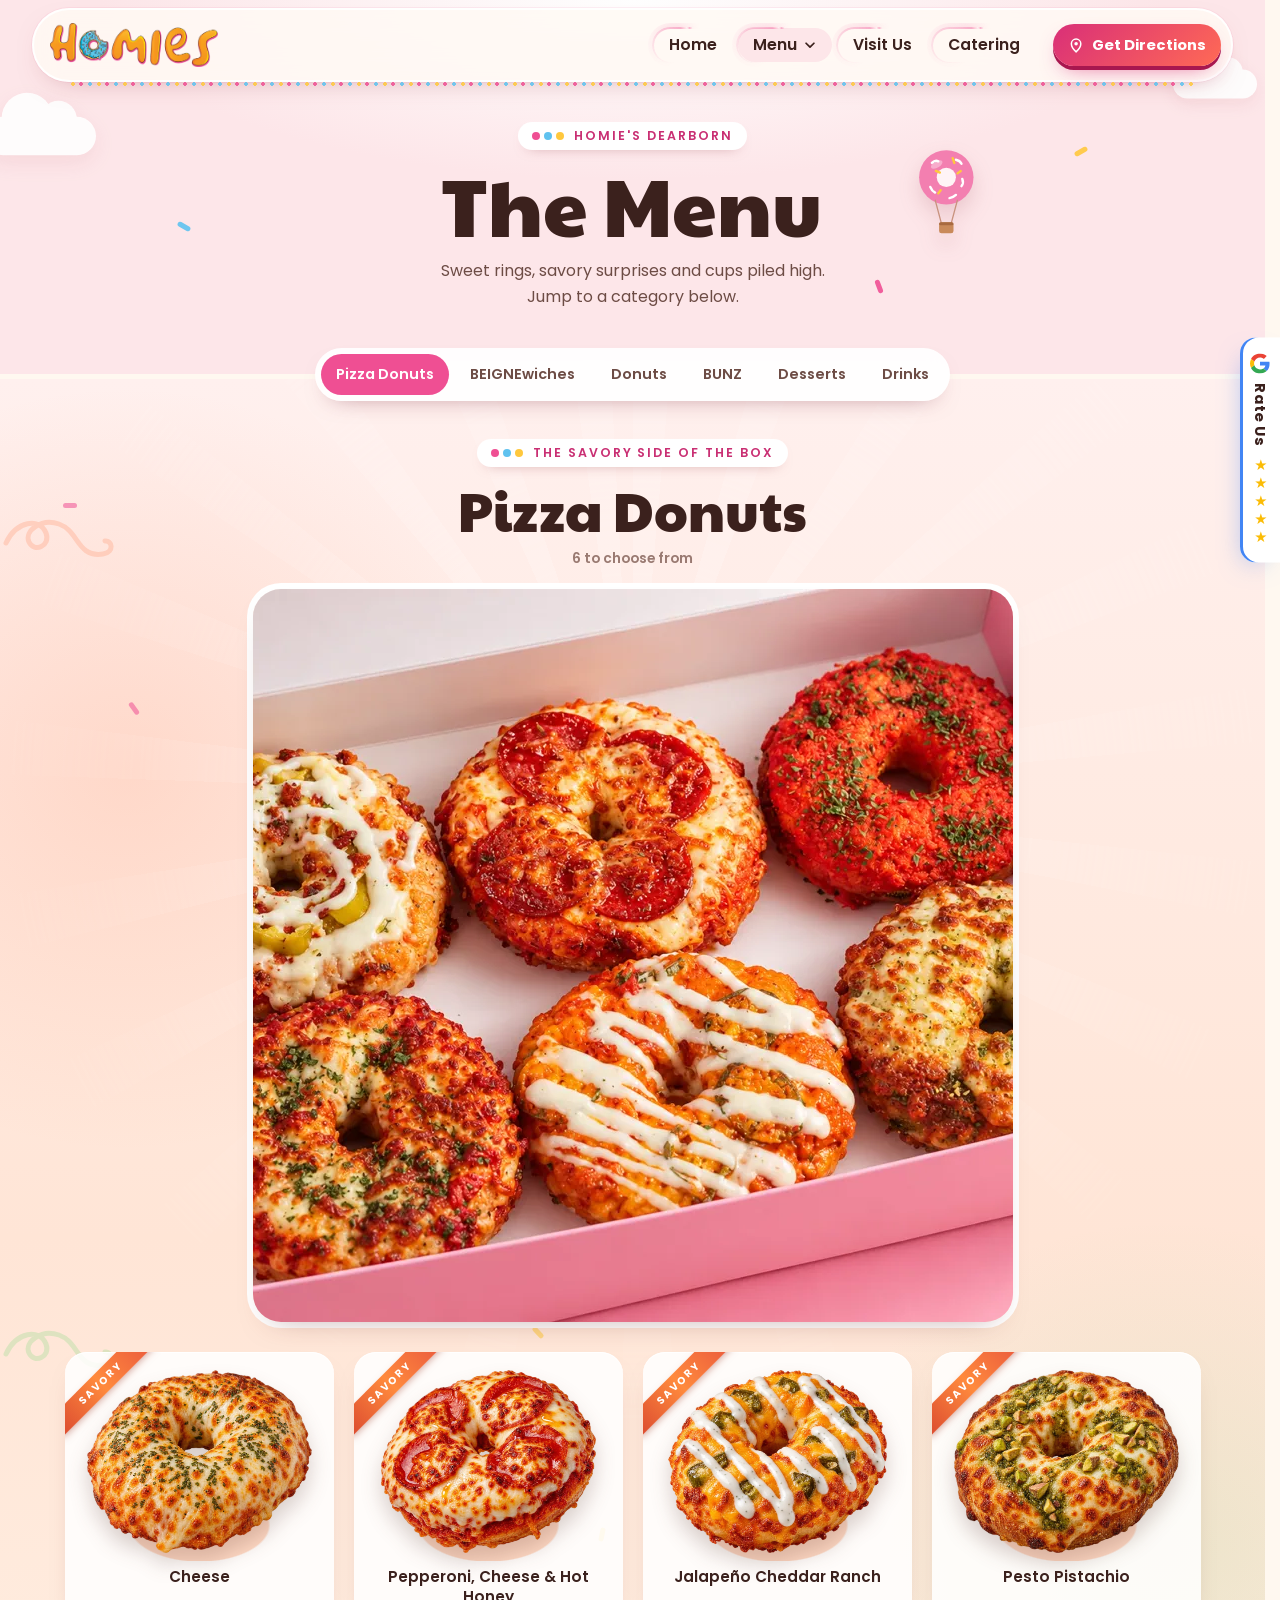
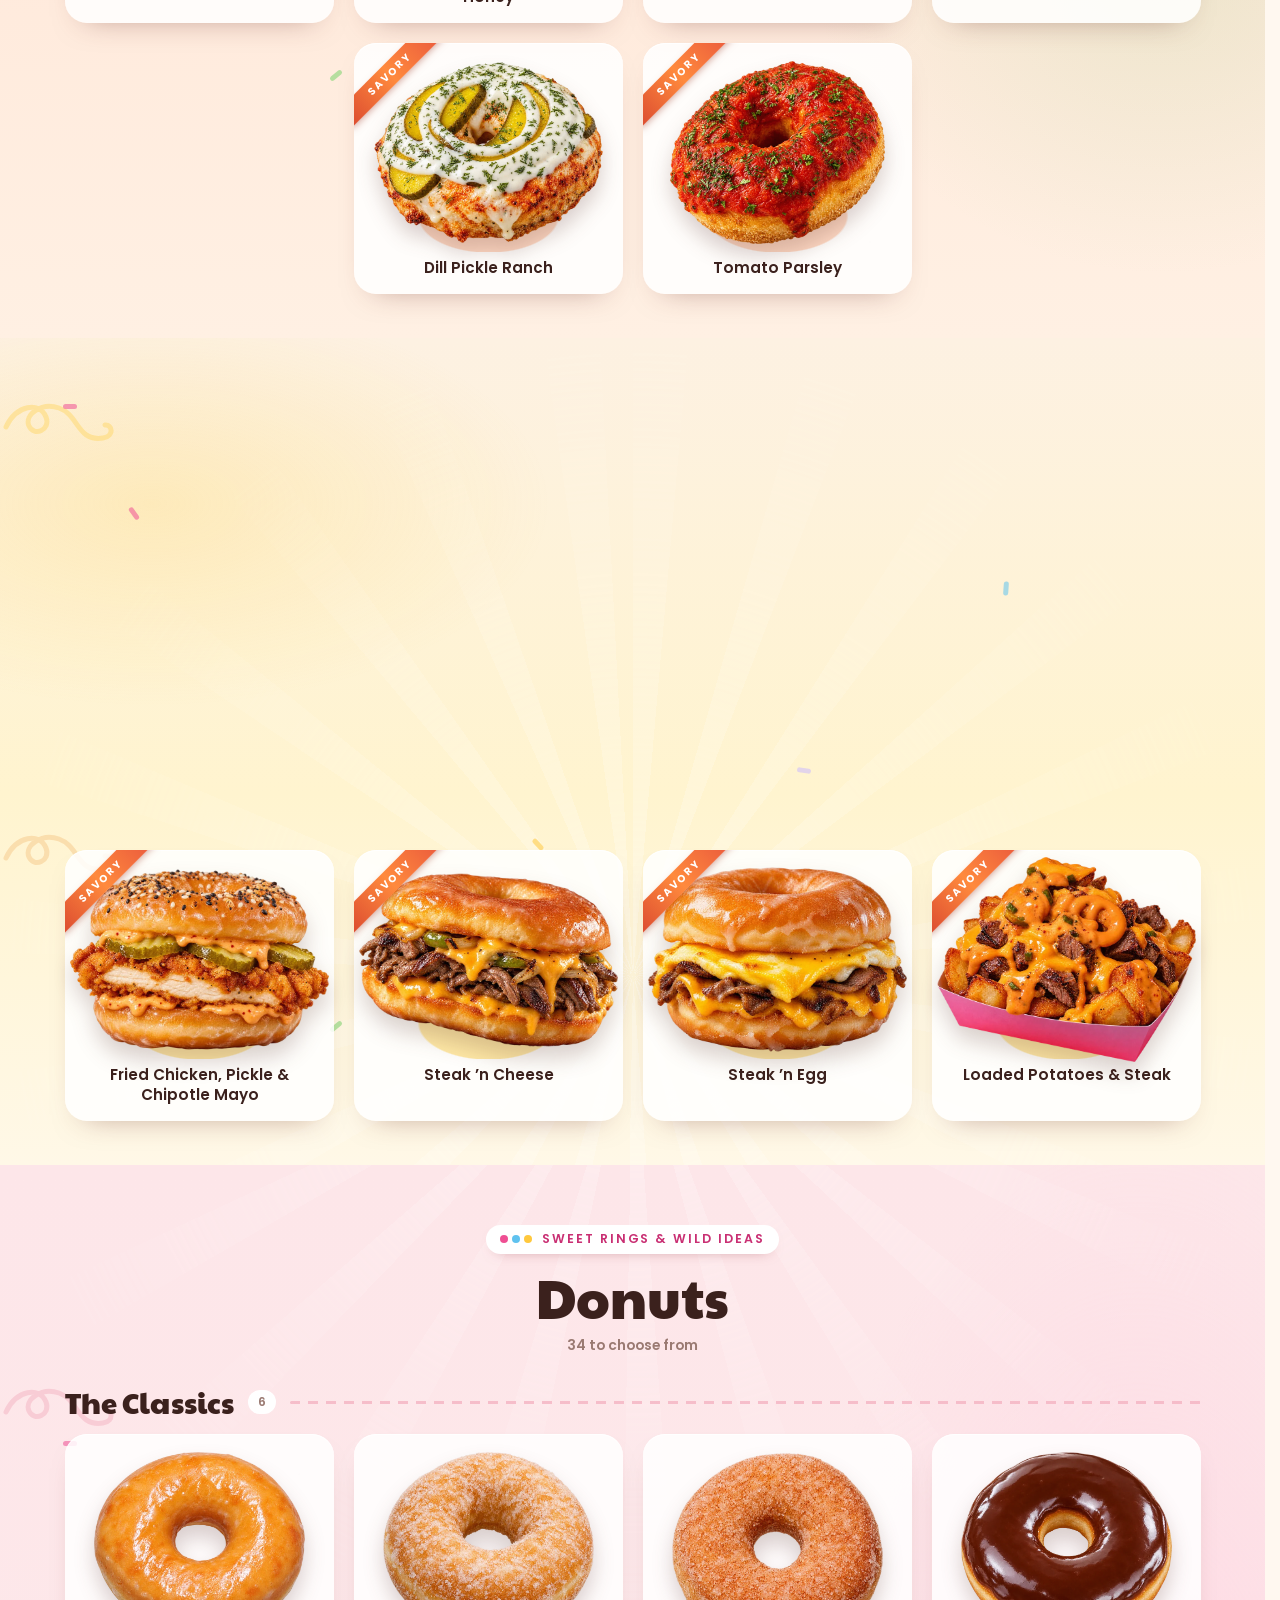
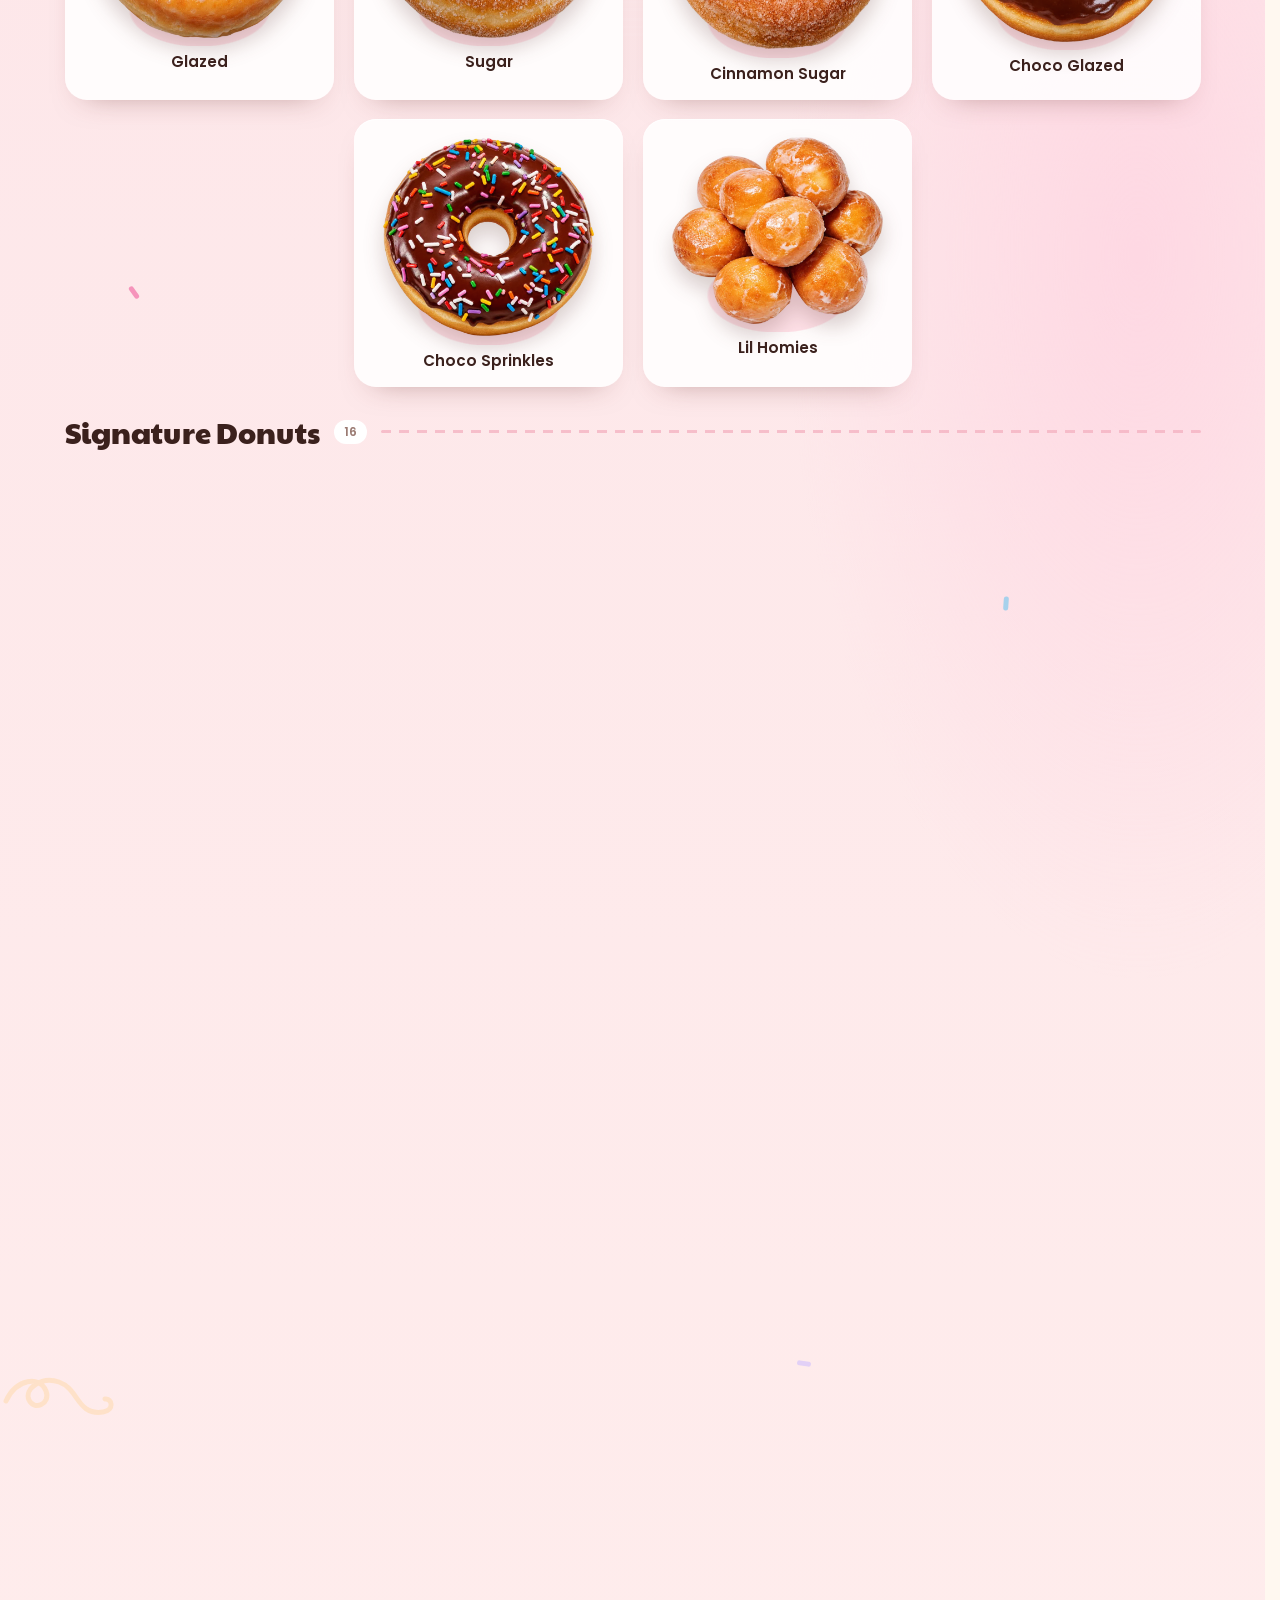
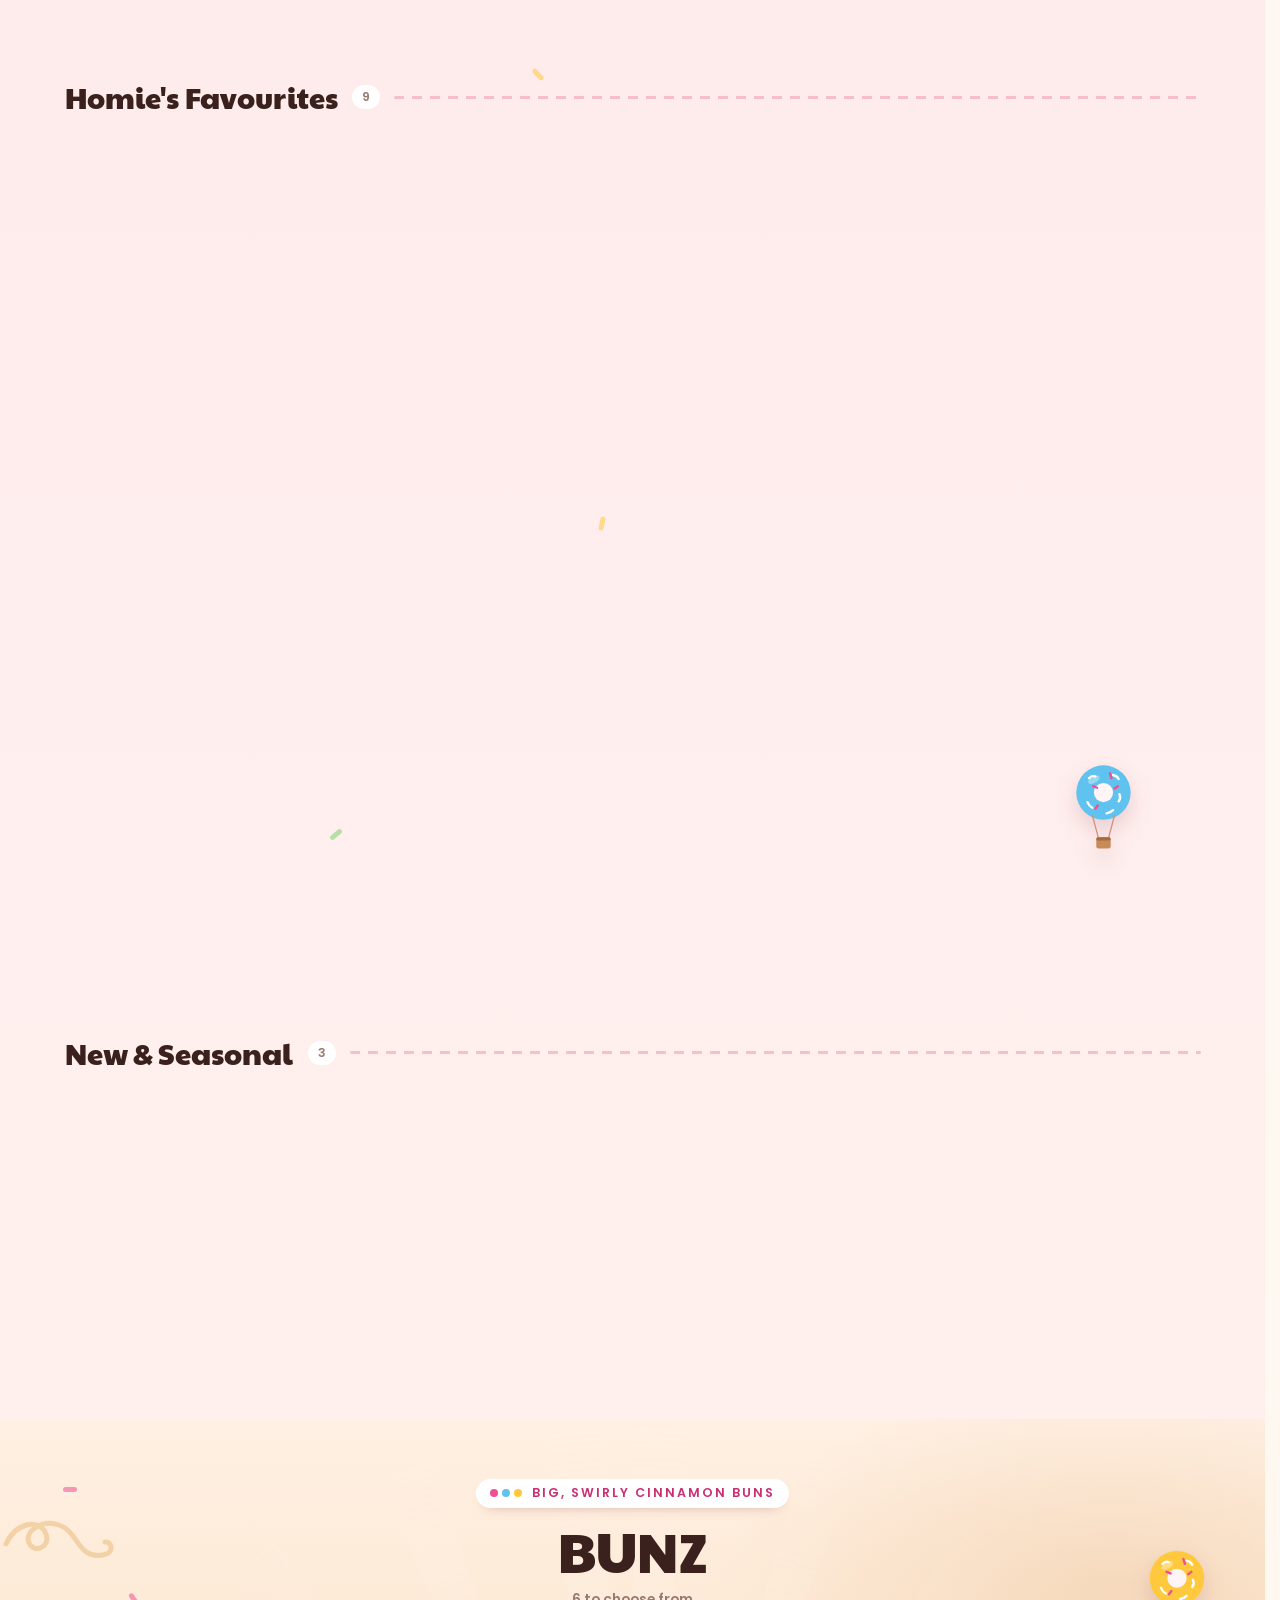
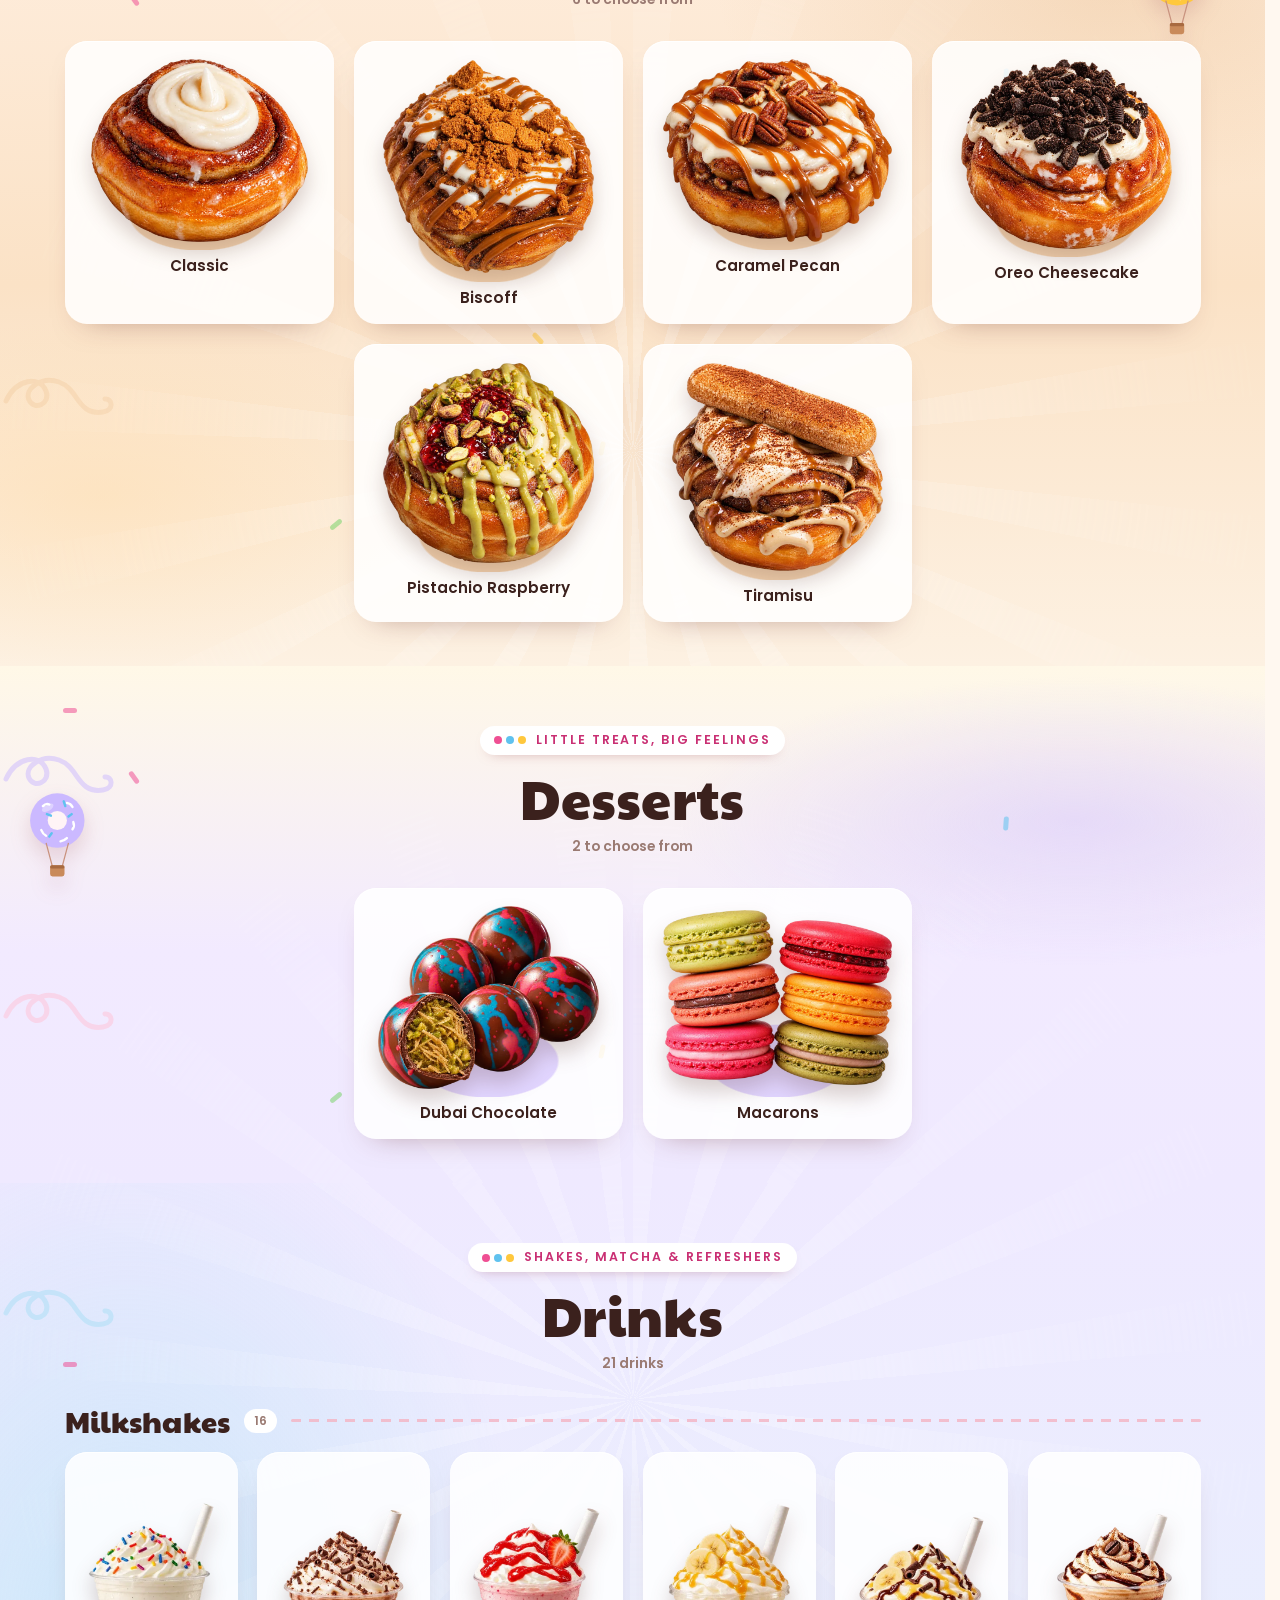
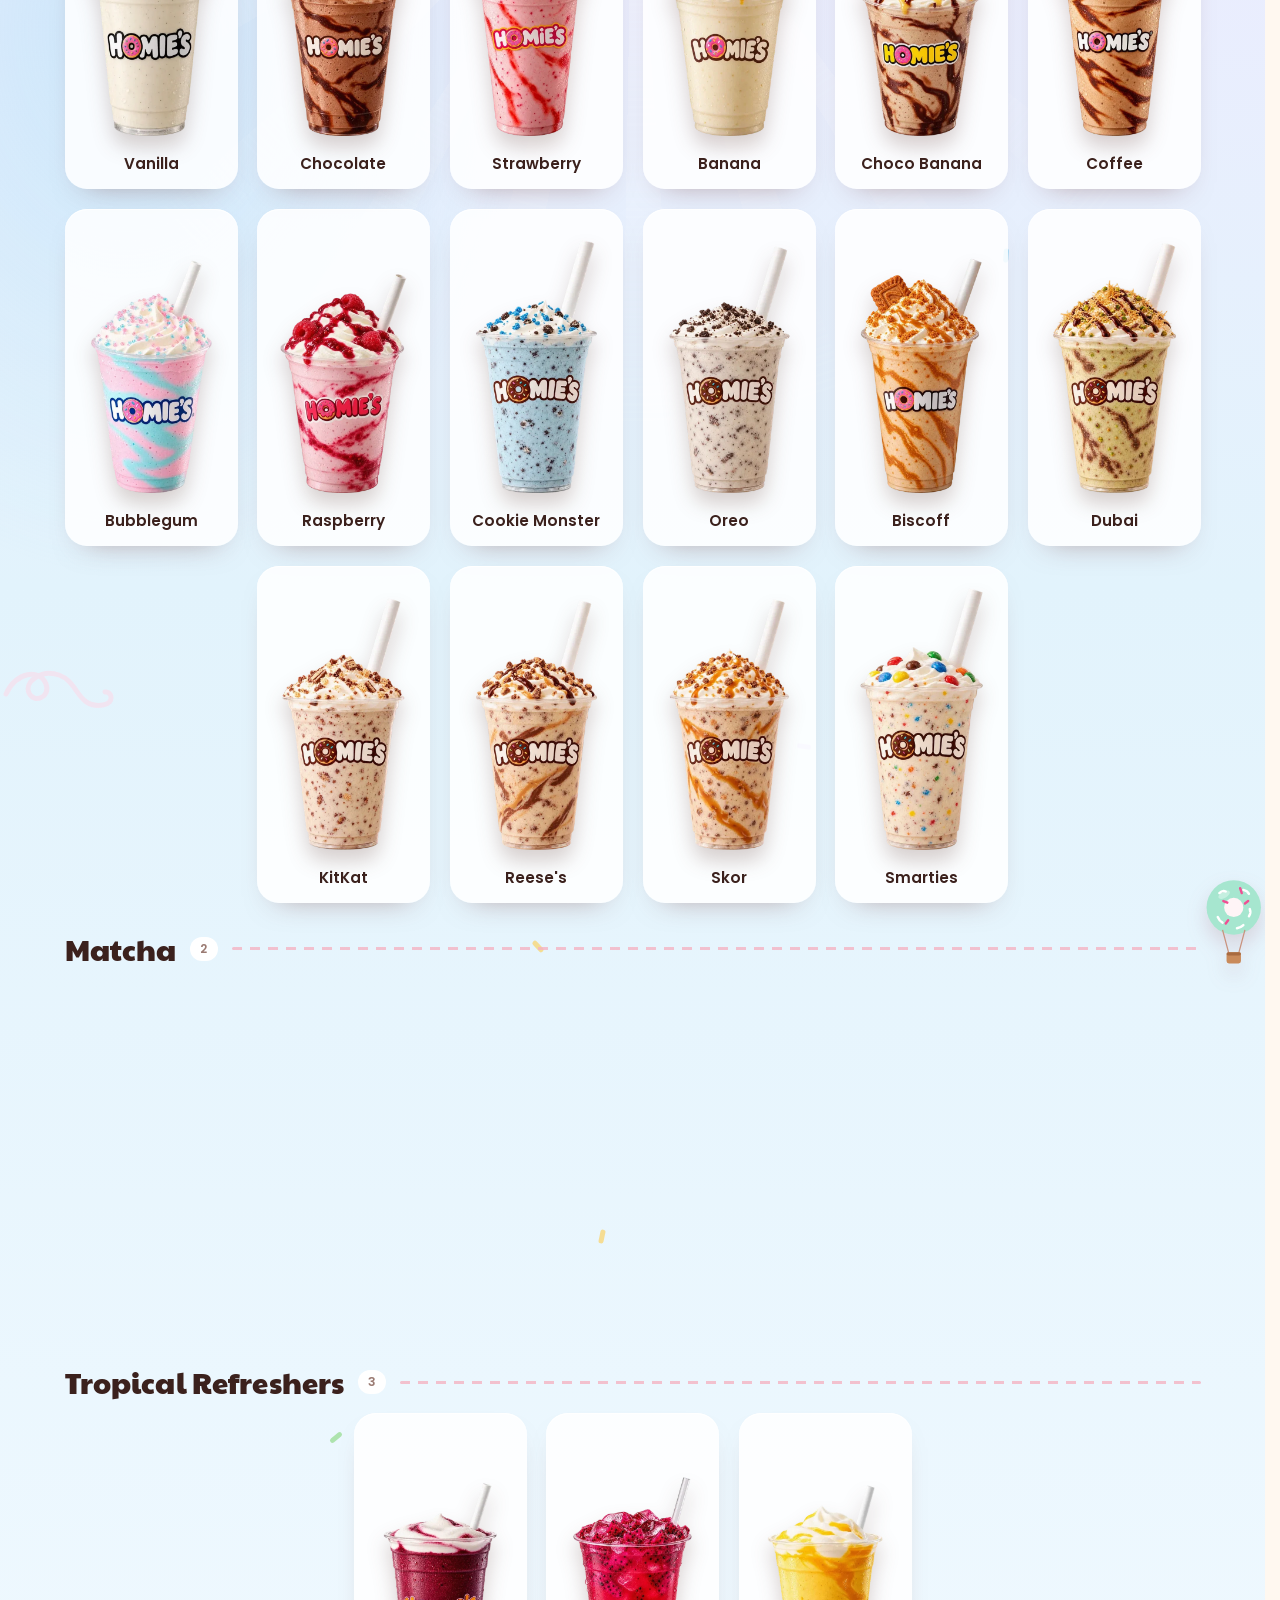
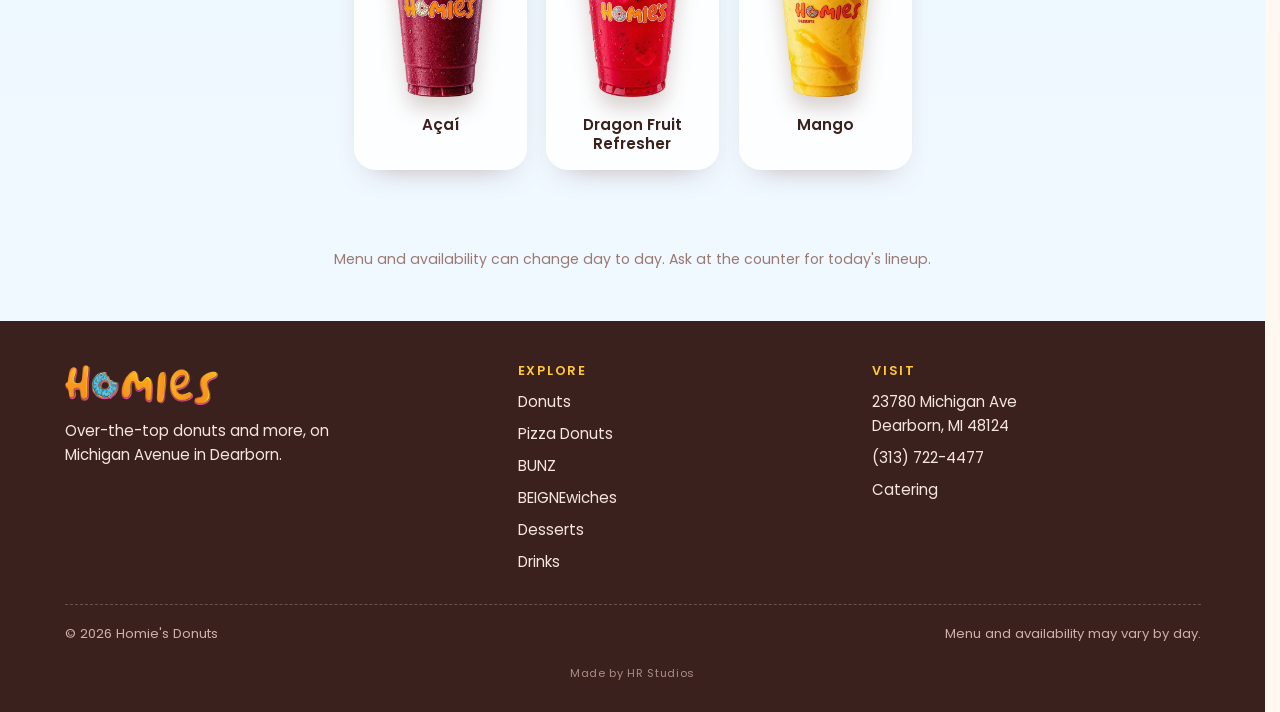
==== commit c4548349: ""Made by HR Studios" credit at the bottom linking to hr-studios.com, no pinch or double-tap zoom on " ====
--- a/menu.html
+++ b/menu.html
@@ -2,7 +2,7 @@
 <html lang="en" class="no-js">
 <head>
   <meta charset="utf-8">
-  <meta name="viewport" content="width=device-width, initial-scale=1, viewport-fit=cover">
+  <meta name="viewport" content="width=device-width, initial-scale=1, maximum-scale=1, user-scalable=no, viewport-fit=cover">
   <title>Menu · Homie's Donuts Dearborn</title>
   <meta name="description" content="The Homie's Donuts Dearborn menu: donuts, pizza donuts, BUNZ, BEIGNEwiches, desserts, milkshakes, matcha and tropical refreshers.">
   <meta name="theme-color" content="#fde9ec">
@@ -12,6 +12,24 @@
   <link href="https://fonts.googleapis.com/css2?family=Paytone+One&family=Poppins:wght@400;500;600;700&display=swap" rel="stylesheet">
   <link rel="stylesheet" href="css/styles.css?v=18">
   <script>document.documentElement.classList.remove('no-js');</script>
+<meta property="og:type" content="website">
+<meta property="og:site_name" content="Homie's Donuts">
+<meta property="og:url" content="https://homies-donuts-dearborn.vercel.app/menu.html">
+<meta property="og:title" content="Menu · Homie's Donuts Dearborn">
+<meta property="og:description" content="The Homie's Donuts Dearborn menu: donuts, pizza donuts, BUNZ, BEIGNEwiches, desserts, milkshakes, matcha and tropical refreshers.">
+<meta property="og:image" content="https://homies-donuts-dearborn.vercel.app/img/brand/share-card.jpg">
+<meta property="og:image:secure_url" content="https://homies-donuts-dearborn.vercel.app/img/brand/share-card.jpg">
+<meta property="og:image:type" content="image/jpeg">
+<meta property="og:image:width" content="1200">
+<meta property="og:image:height" content="630">
+<meta property="og:image:alt" content="Homie's logo with donuts around it: The happiest box in Dearborn">
+<meta property="og:locale" content="en_US">
+<meta name="twitter:card" content="summary_large_image">
+<meta name="twitter:title" content="Menu · Homie's Donuts Dearborn">
+<meta name="twitter:description" content="The Homie's Donuts Dearborn menu: donuts, pizza donuts, BUNZ, BEIGNEwiches, desserts, milkshakes, matcha and tropical refreshers.">
+<meta name="twitter:image" content="https://homies-donuts-dearborn.vercel.app/img/brand/share-card.jpg">
+<style data-hrs="nozoom">html,body{touch-action:pan-x pan-y}</style>
+<script>['gesturestart','gesturechange','gestureend'].forEach(function(t){document.addEventListener(t,function(e){e.preventDefault()},{passive:false})});</script>
 </head>
 <body>
   <a class="skip-link" href="#main">Skip to content</a>
@@ -159,7 +177,7 @@
         </div>
       </div>
       <div class="foot-note"><span>© 2026 Homie's Donuts</span><span>Menu and availability may vary by day.</span></div>
-      <p class="hrs-credit"><a href="https://hr-studios-web.vercel.app/" target="_blank" rel="noopener">Made by HR Studios</a></p>
+      <p class="hrs-credit"><a href="https://hr-studios.com/" target="_blank" rel="noopener">Made by HR Studios</a></p>
     </div>
   </footer>
 
